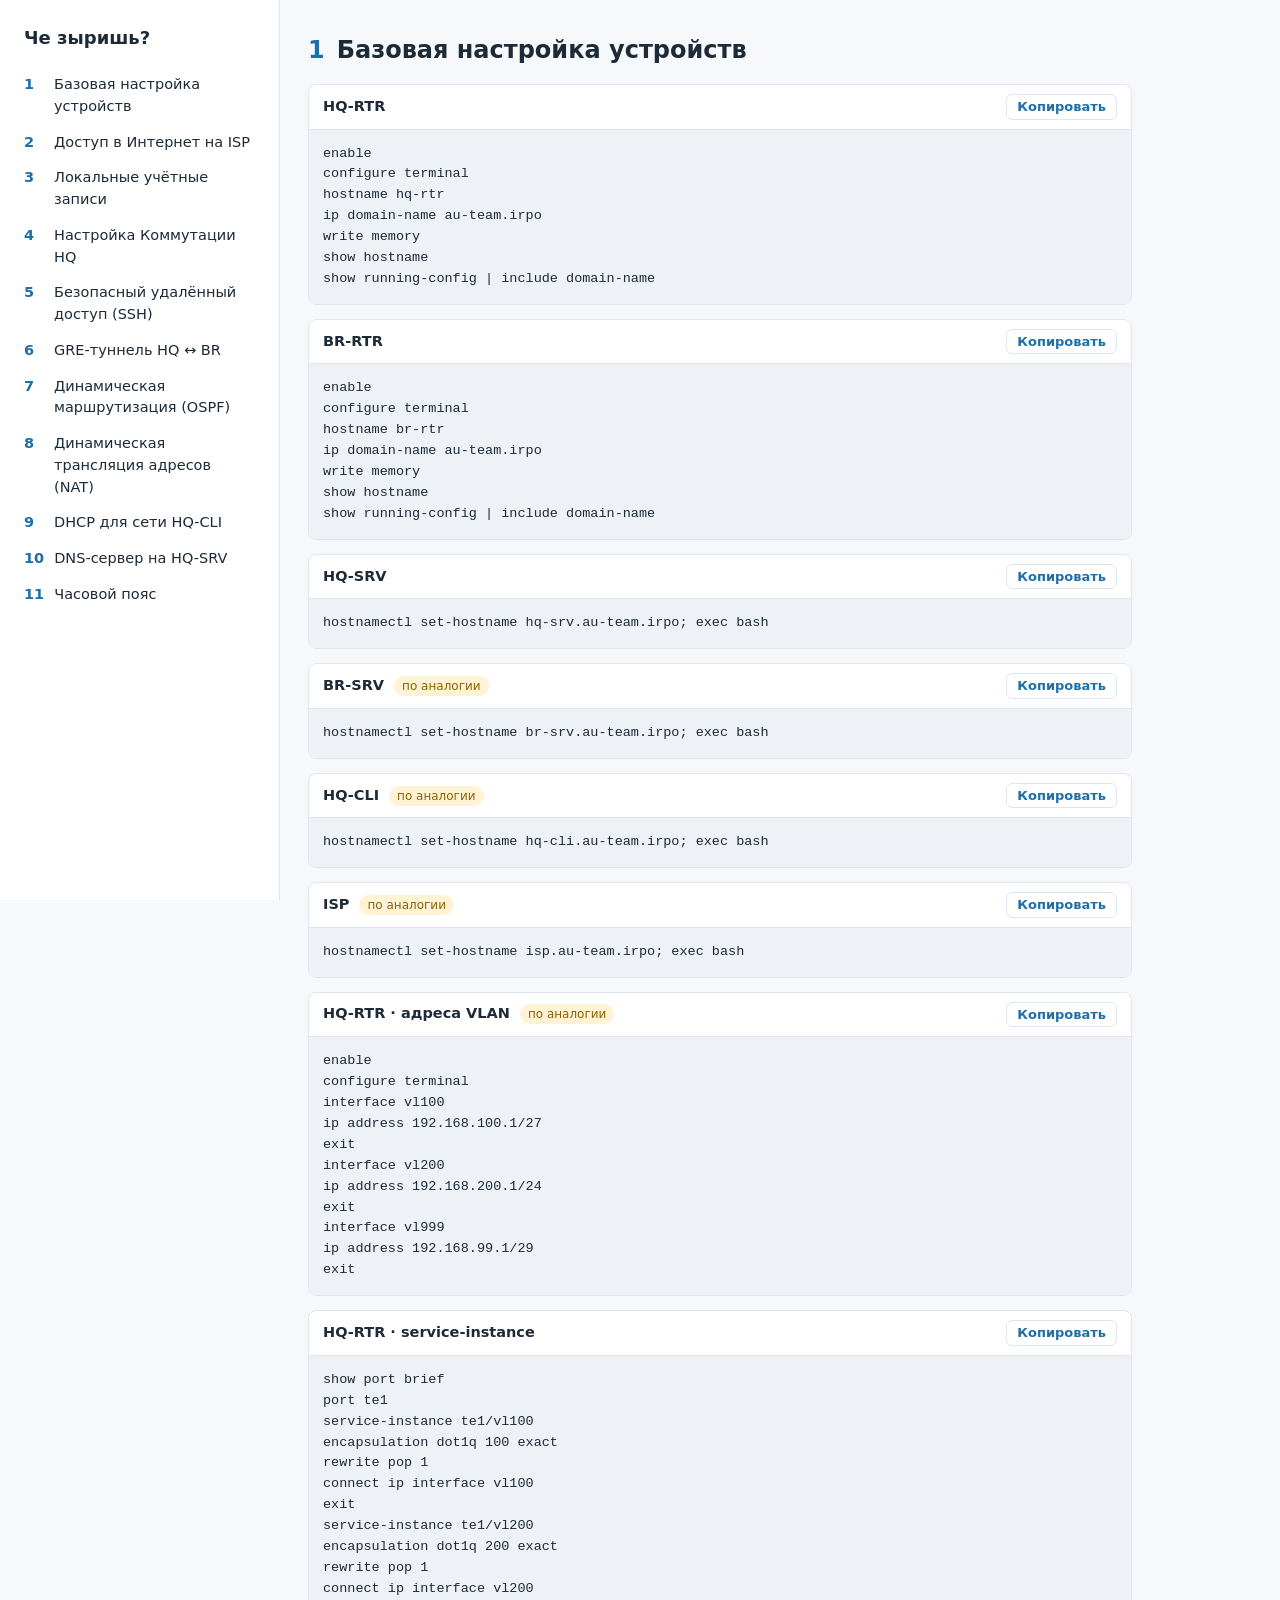
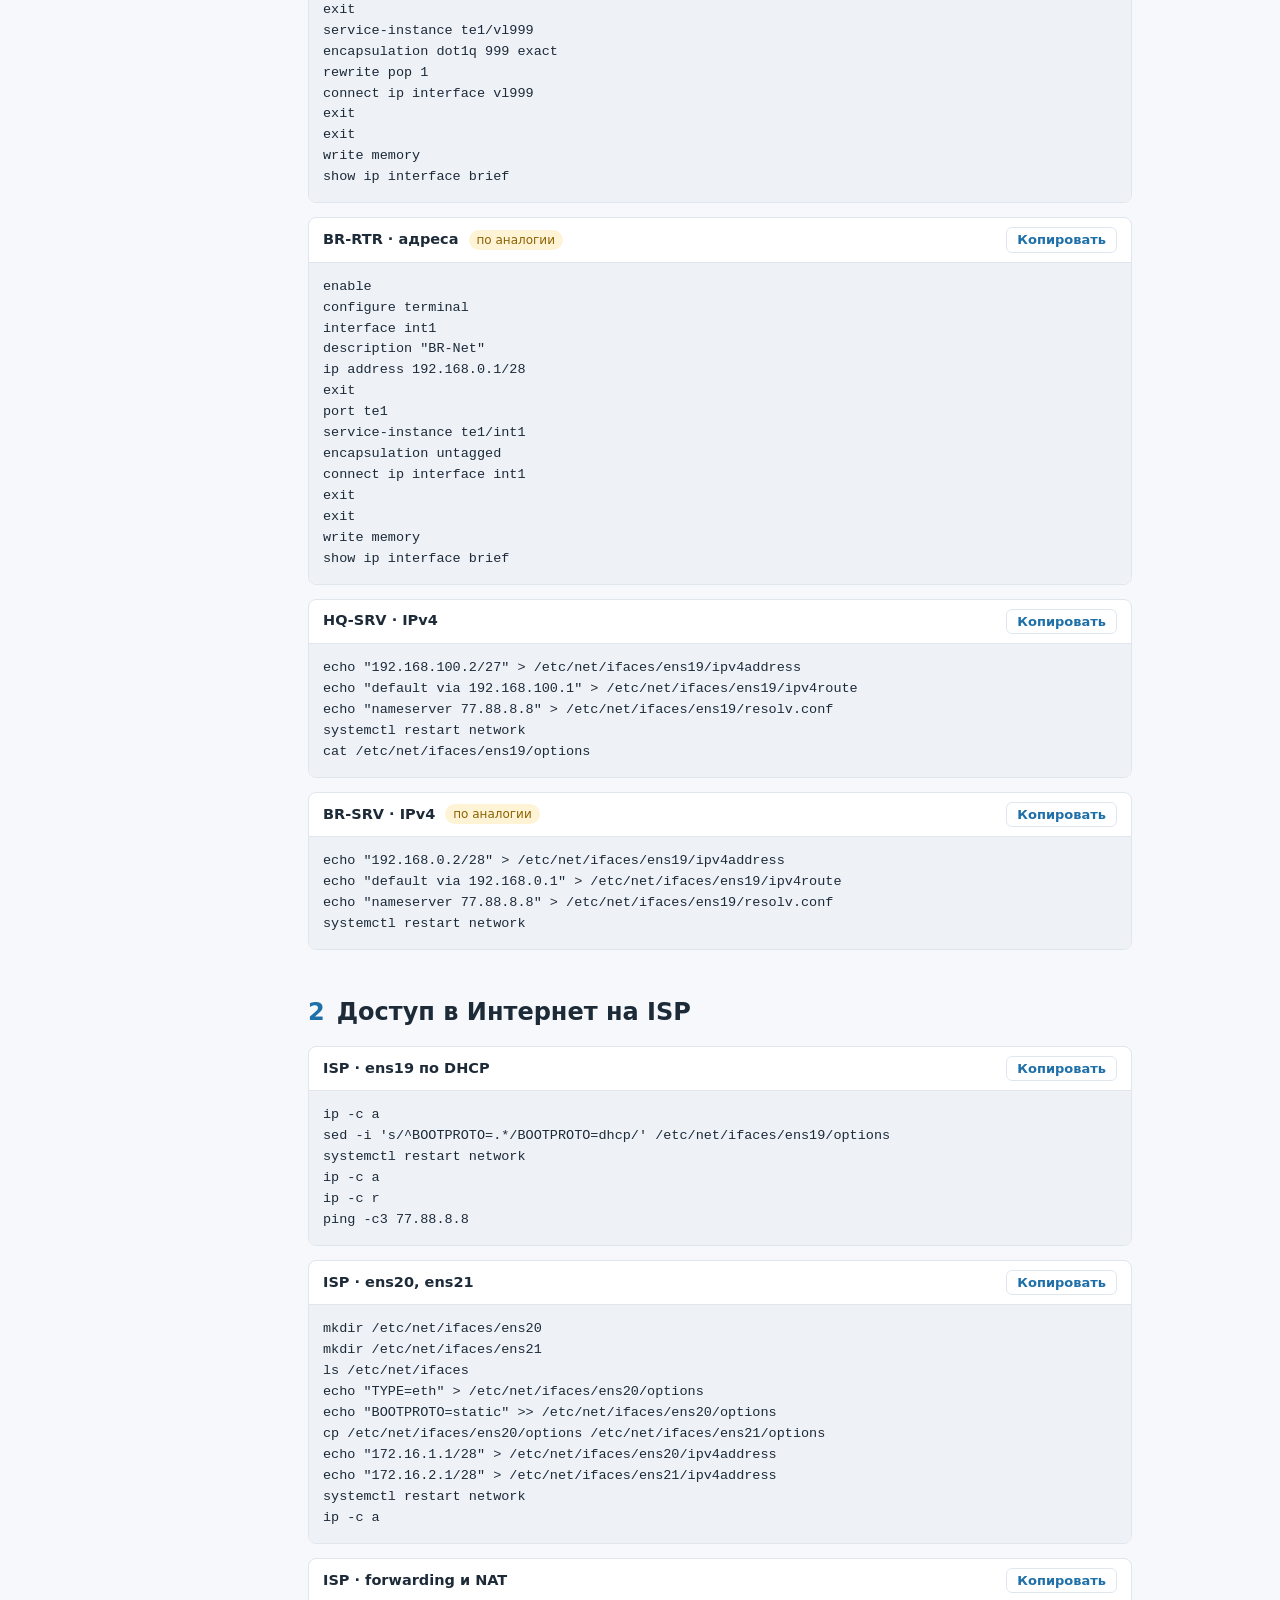
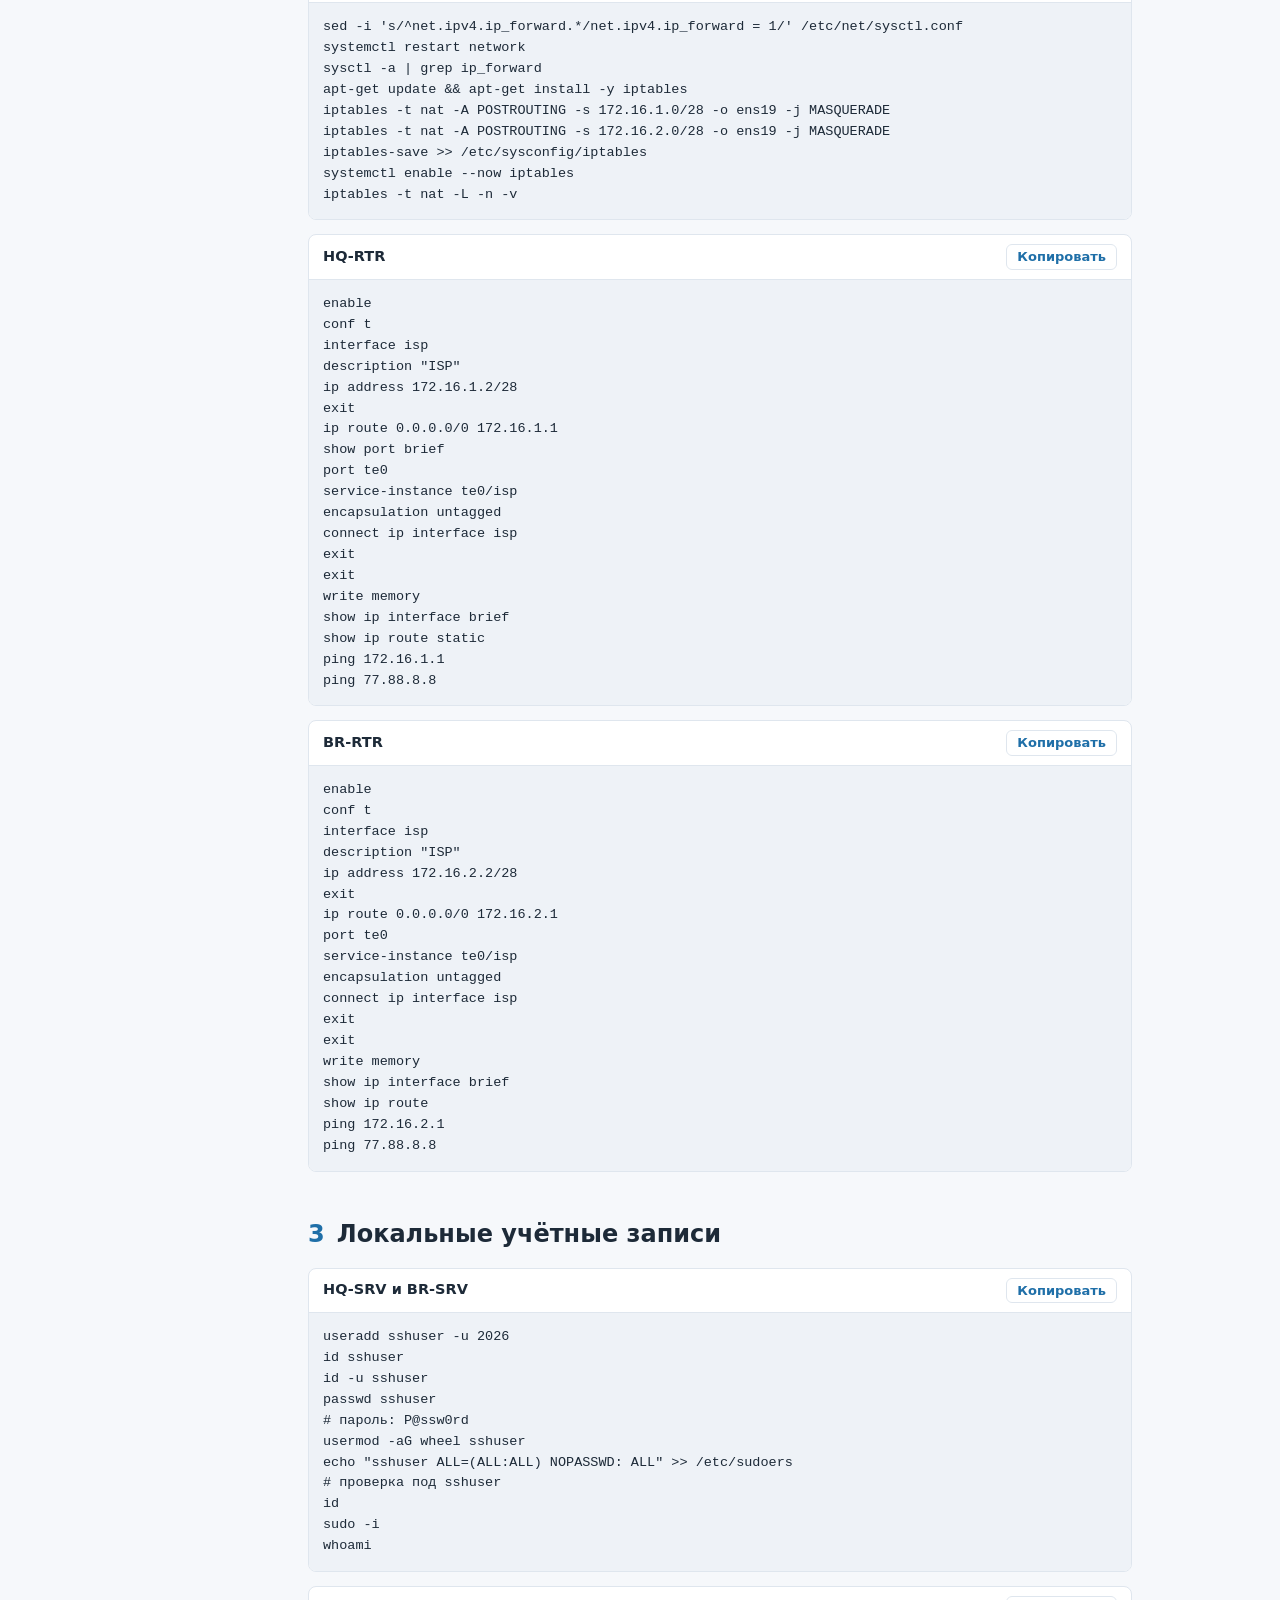
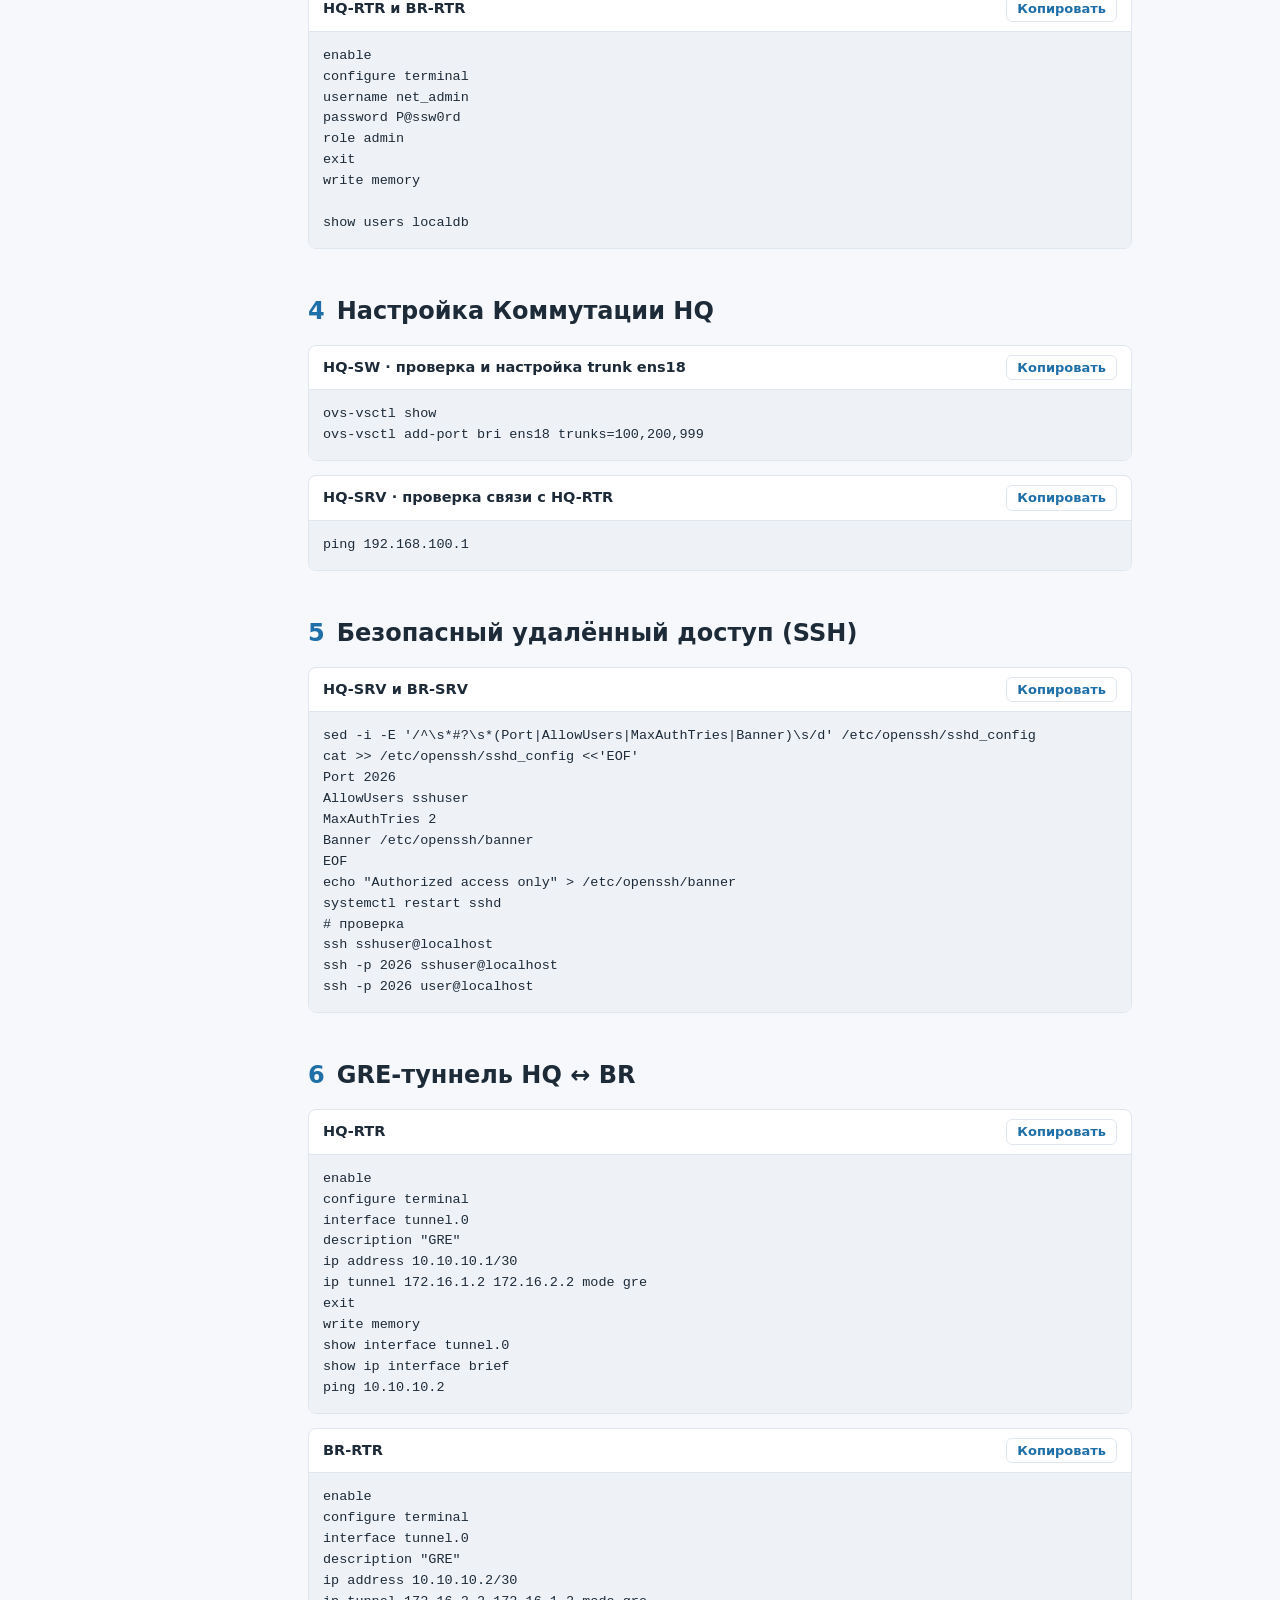
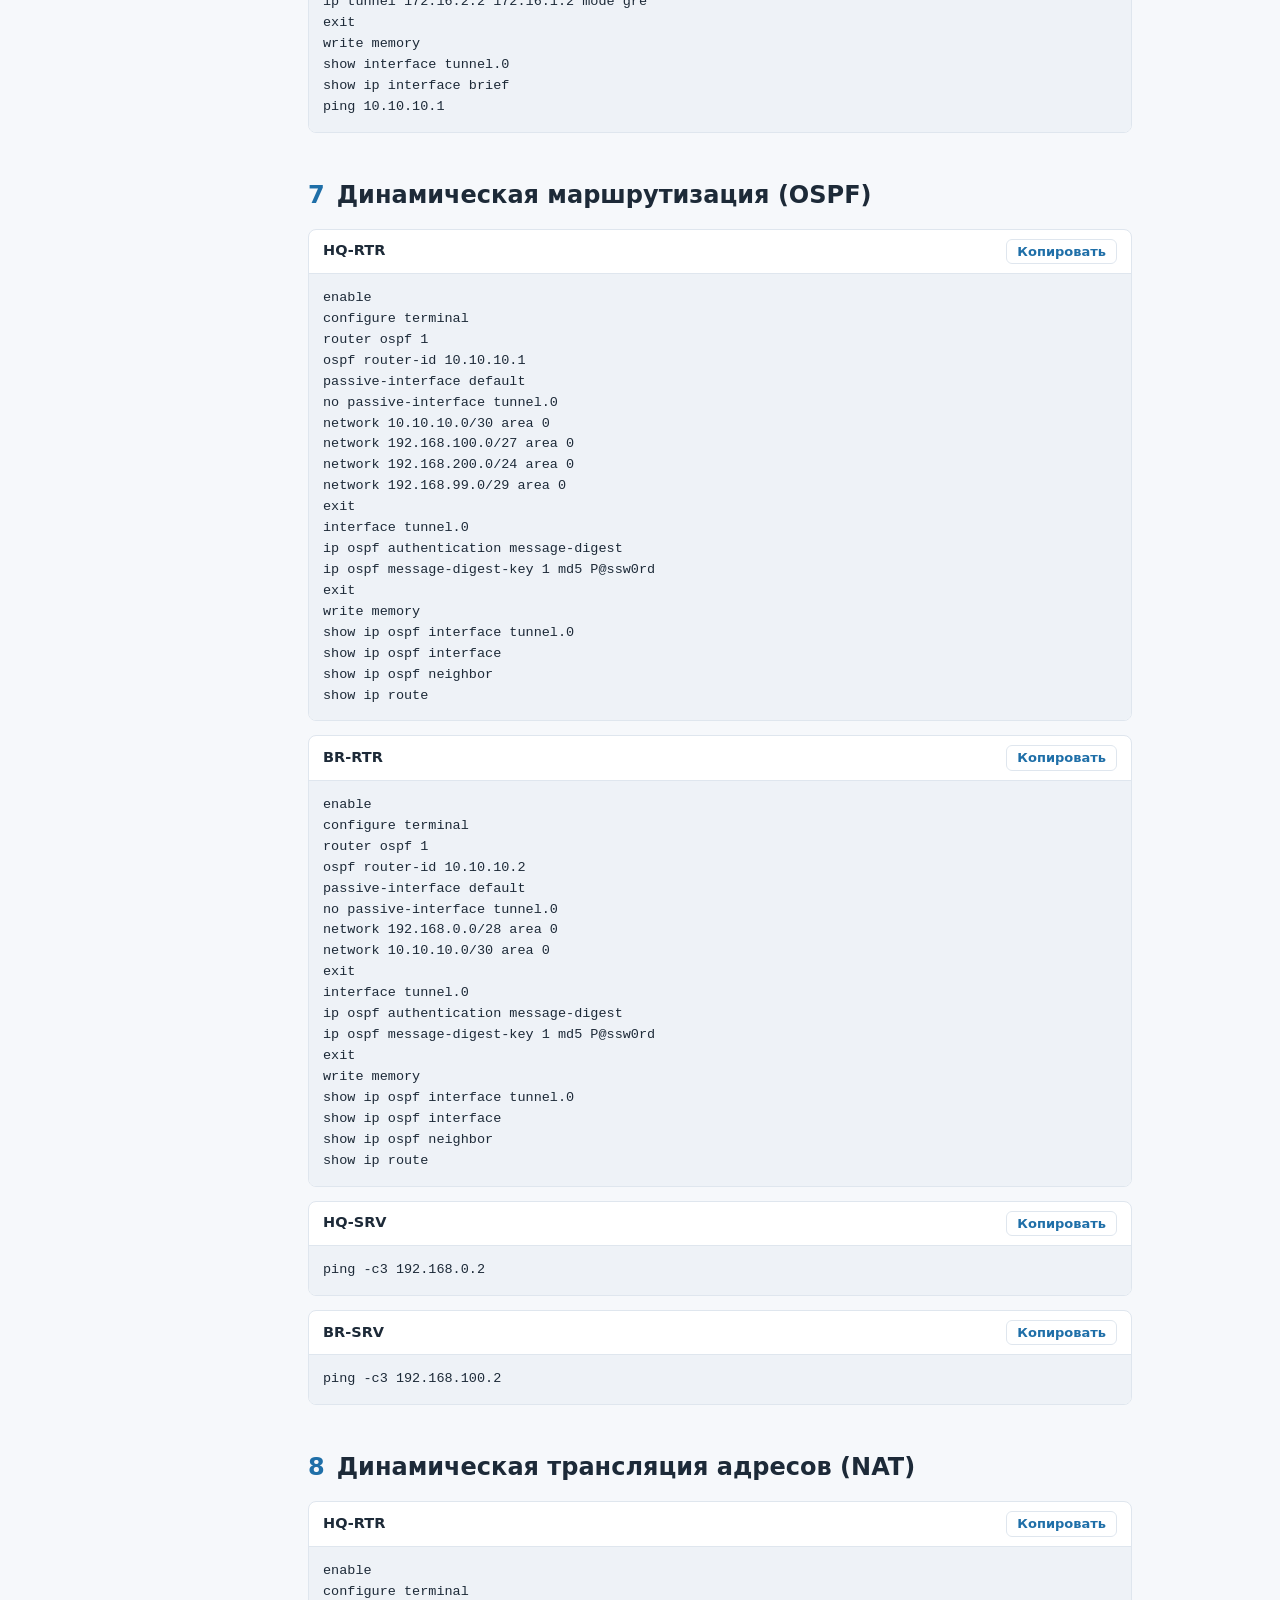
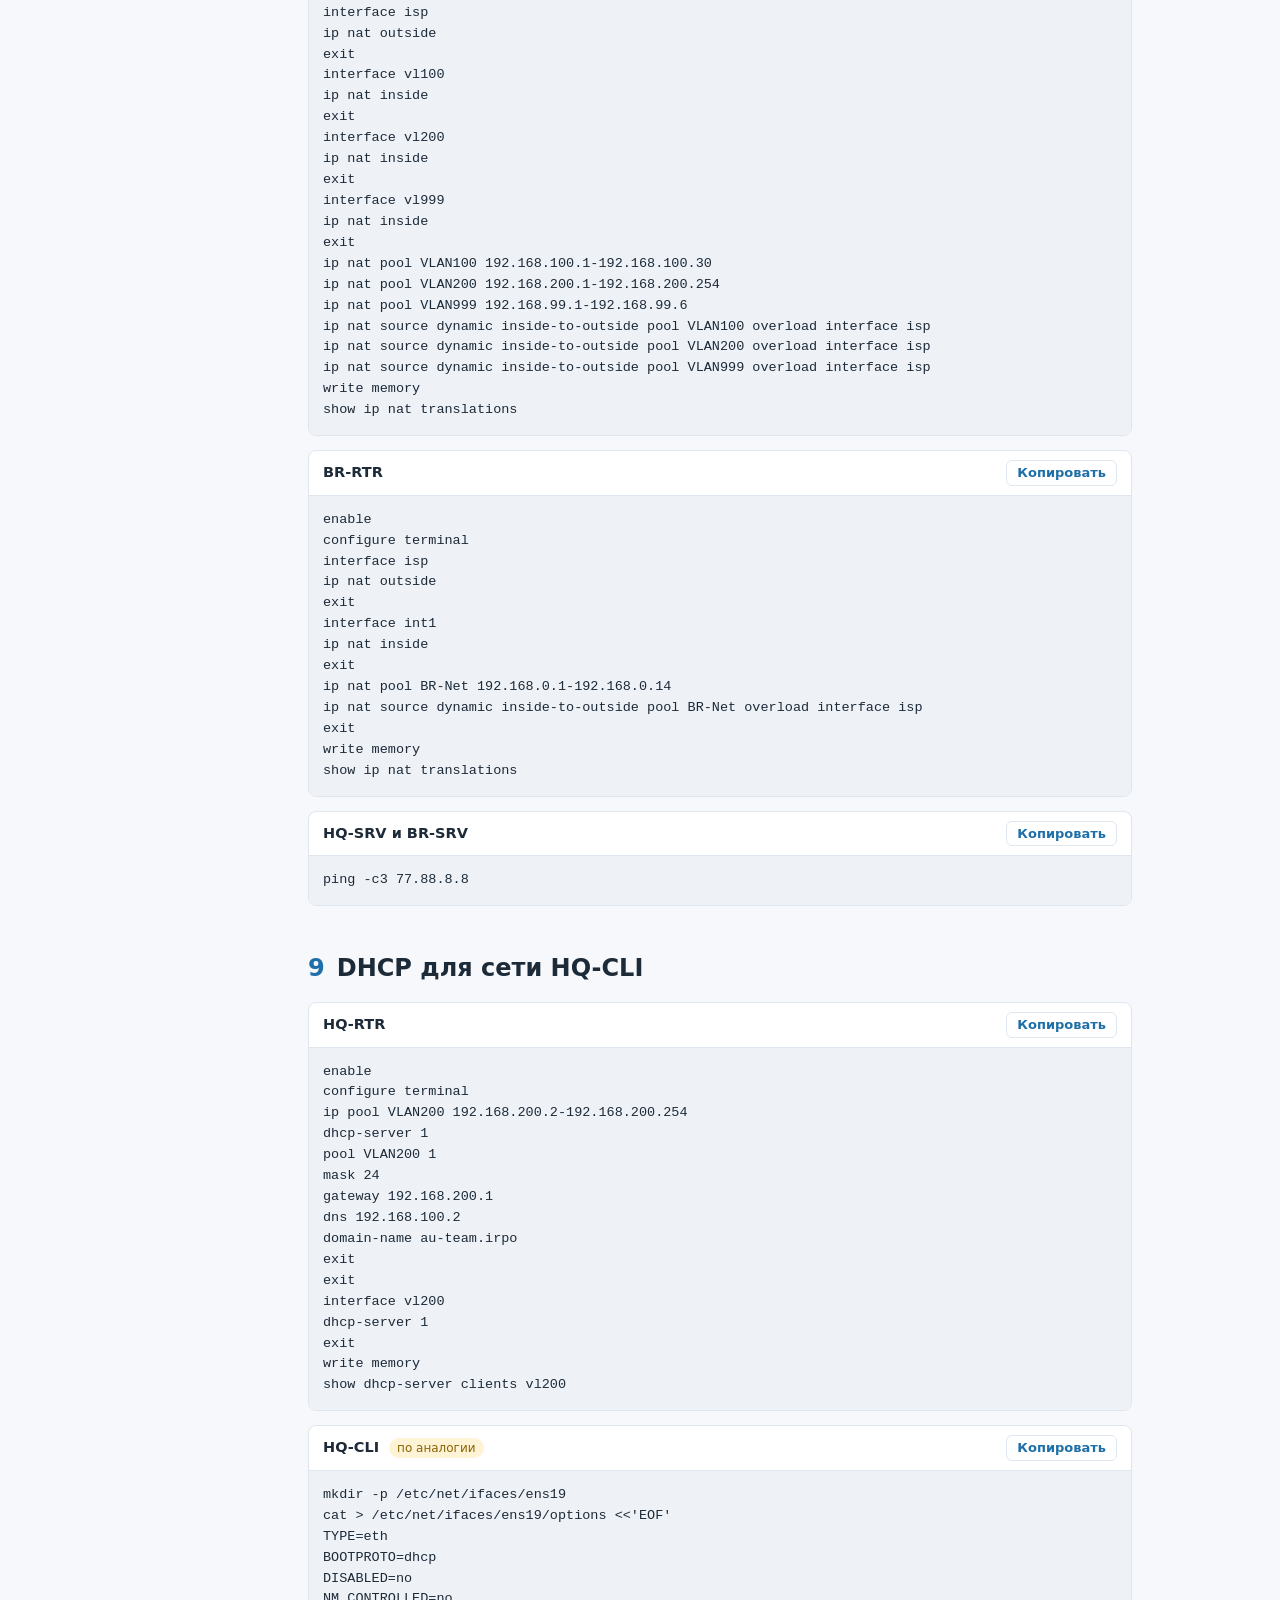
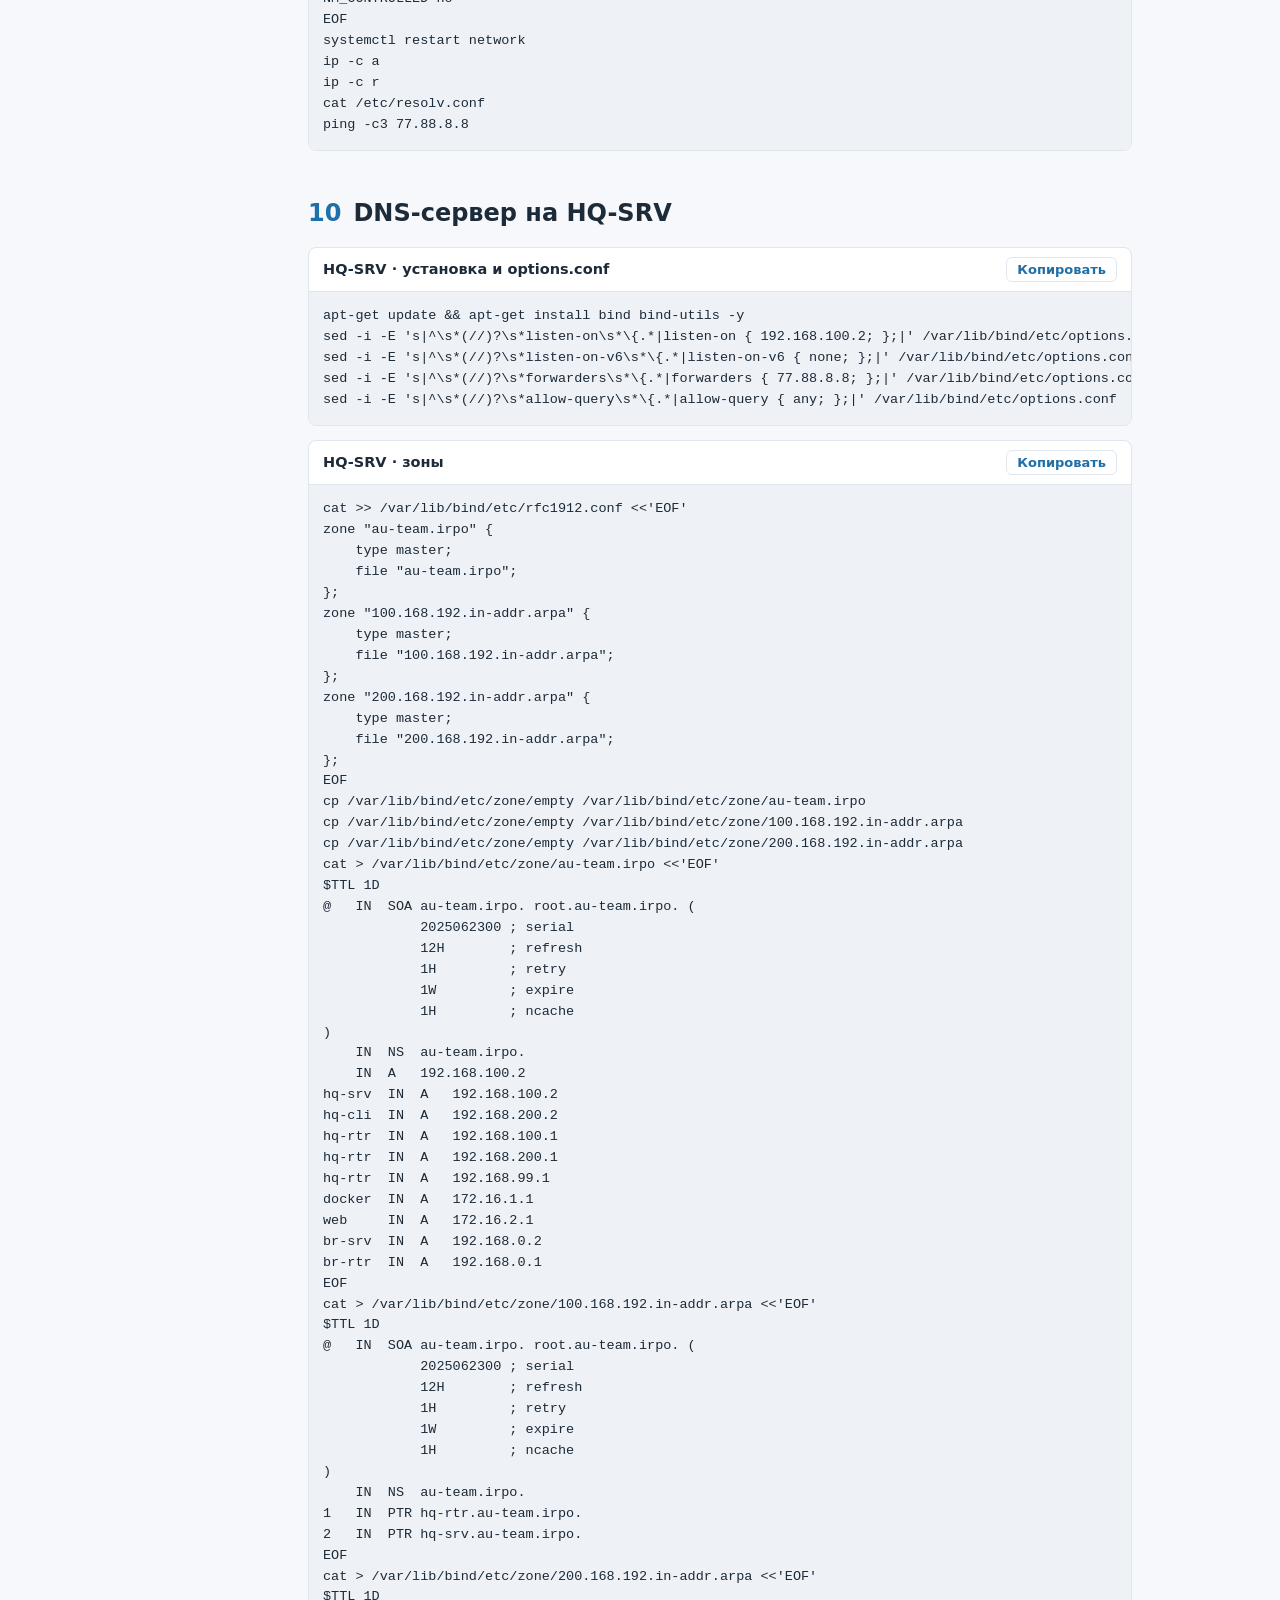
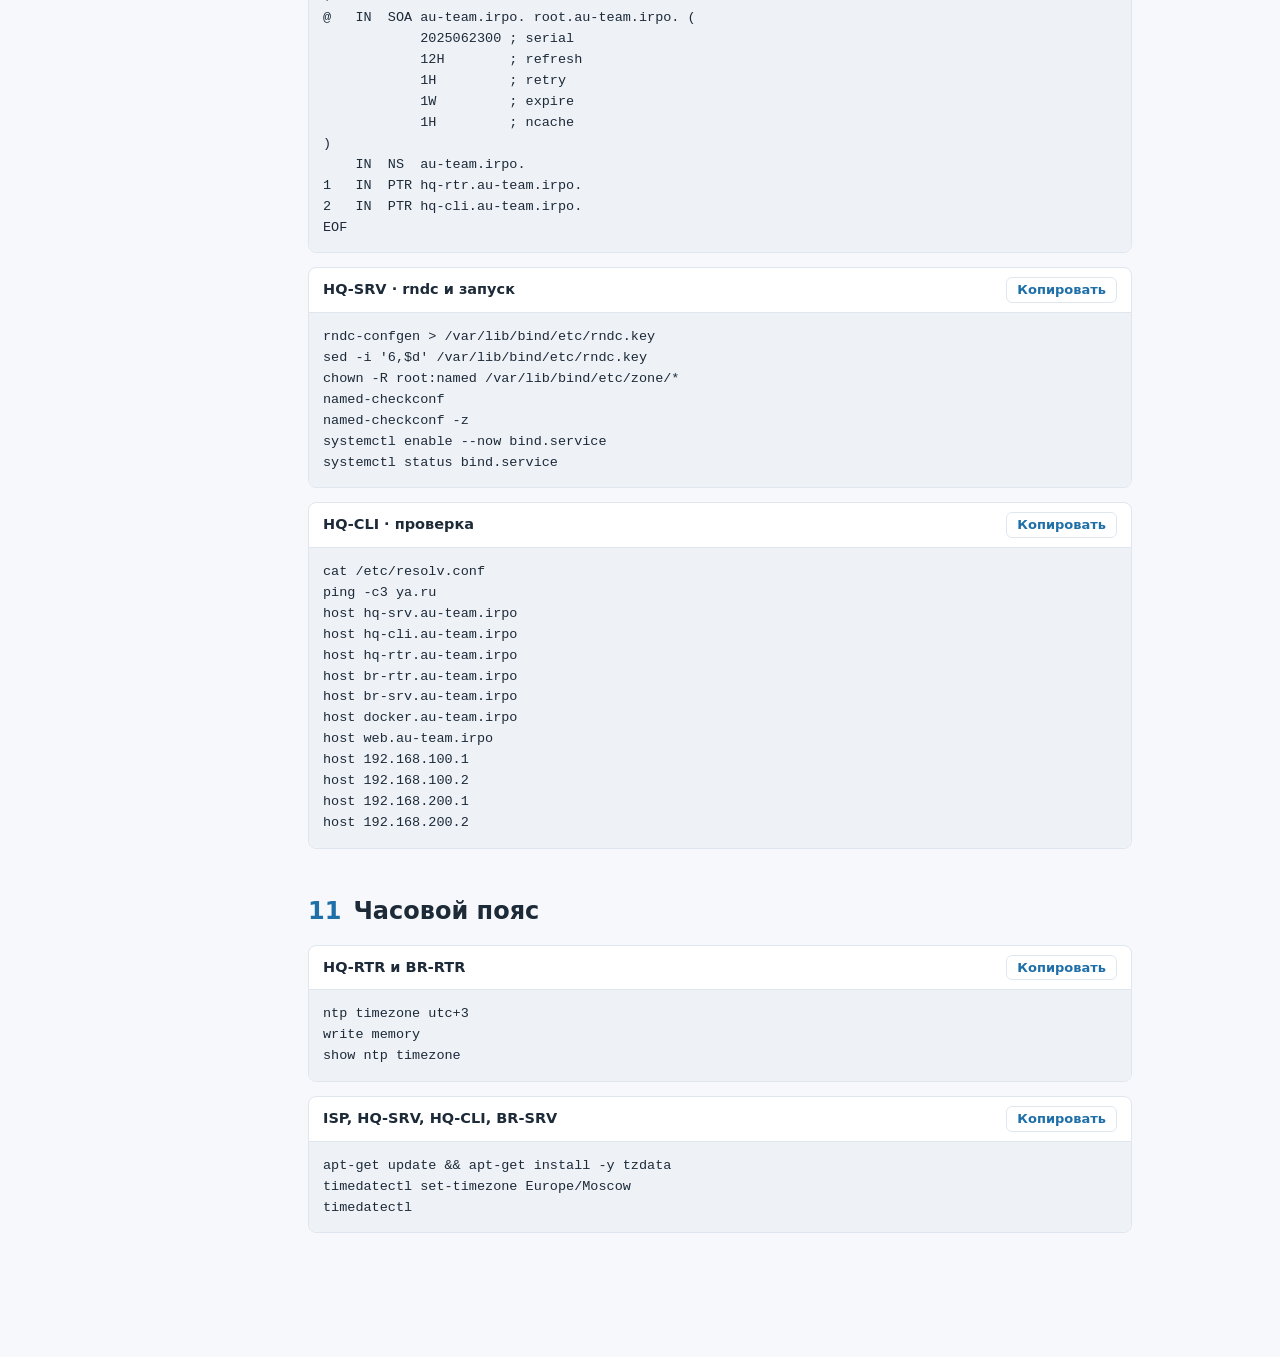
==== index.html @ 82a1720a "Update index.html 4 задание" ====
<!doctype html><html lang="ru"><head><meta charset="utf-8"><meta name="viewport" content="width=device-width,initial-scale=1"><title>nnp26 — lol</title><style>
:root{--bg:#f6f8fb;--ink:#1d2a38;--mut:#6b7b8c;--acc:#1f6fa8;--line:#dfe6ee;--code:#eef2f7}
*{box-sizing:border-box}body{margin:0;font:16px/1.5 "Segoe UI",system-ui,sans-serif;color:var(--ink);background:var(--bg);display:flex}
nav{position:sticky;top:0;height:100vh;width:280px;flex:none;overflow:auto;padding:24px 16px;border-right:1px solid var(--line);background:#fff}
nav h1{font-size:18px;margin:0 8px 16px}nav a{display:flex;gap:10px;padding:7px 8px;color:var(--ink);text-decoration:none;border-radius:6px;font-size:14.5px}
nav a:hover,nav a:focus-visible{background:var(--code);outline:0}nav b{color:var(--acc);min-width:20px}
main{flex:1;min-width:0;max-width:880px;padding:32px 28px 80px}section{margin-bottom:44px}
h2{font-size:24px;margin:0 0 16px;display:flex;gap:12px;align-items:baseline}h2 span{color:var(--acc);font-weight:700}
.blk{background:#fff;border:1px solid var(--line);border-radius:8px;margin-bottom:14px;overflow:hidden}
h3{margin:0;padding:9px 14px;font-size:14.5px;font-weight:600;border-bottom:1px solid var(--line);display:flex;gap:10px;align-items:center}
h3 em{font-style:normal;font-weight:400;font-size:12px;color:#8a6200;background:#fff3d6;padding:1px 8px;border-radius:10px}
h3 button{margin-left:auto;font:inherit;font-size:13px;color:var(--acc);background:none;border:1px solid var(--line);border-radius:6px;padding:2px 10px;cursor:pointer}
h3 button:hover,h3 button:focus-visible{background:var(--code)}
pre{margin:0;padding:14px;background:var(--code);overflow-x:auto;font:13.5px/1.55 ui-monospace,Consolas,monospace}
@media(max-width:760px){body{display:block}nav{position:static;height:auto;width:auto;display:flex;flex-wrap:wrap;gap:4px;border:0;border-bottom:1px solid var(--line)}nav h1{width:100%}main{padding:20px 14px}}
</style></head><body><nav><h1>Че зыришь?</h1><a href="#t1"><b>1</b>Базовая настройка устройств</a><a href="#t2"><b>2</b>Доступ в Интернет на ISP</a><a href="#t3"><b>3</b>Локальные учётные записи</a><a href="#t4"><b>4</b>Настройка Коммутации HQ</a><a href="#t5"><b>5</b>Безопасный удалённый доступ (SSH)</a><a href="#t6"><b>6</b>GRE-туннель HQ ↔ BR</a><a href="#t7"><b>7</b>Динамическая маршрутизация (OSPF)</a><a href="#t8"><b>8</b>Динамическая трансляция адресов (NAT)</a><a href="#t9"><b>9</b>DHCP для сети HQ-CLI</a><a href="#t10"><b>10</b>DNS-сервер на HQ-SRV</a><a href="#t11"><b>11</b>Часовой пояс</a></nav><main><section id="t1"><h2><span>1</span>Базовая настройка устройств</h2><div class="blk"><h3>HQ-RTR<button>Копировать</button></h3><pre>enable
configure terminal
hostname hq-rtr
ip domain-name au-team.irpo
write memory
show hostname
show running-config | include domain-name</pre></div><div class="blk"><h3>BR-RTR<button>Копировать</button></h3><pre>enable
configure terminal
hostname br-rtr
ip domain-name au-team.irpo
write memory
show hostname
show running-config | include domain-name</pre></div><div class="blk"><h3>HQ-SRV<button>Копировать</button></h3><pre>hostnamectl set-hostname hq-srv.au-team.irpo; exec bash</pre></div><div class="blk"><h3>BR-SRV<em>по аналогии</em><button>Копировать</button></h3><pre>hostnamectl set-hostname br-srv.au-team.irpo; exec bash</pre></div><div class="blk"><h3>HQ-CLI<em>по аналогии</em><button>Копировать</button></h3><pre>hostnamectl set-hostname hq-cli.au-team.irpo; exec bash</pre></div><div class="blk"><h3>ISP<em>по аналогии</em><button>Копировать</button></h3><pre>hostnamectl set-hostname isp.au-team.irpo; exec bash</pre></div><div class="blk"><h3>HQ-RTR · адреса VLAN<em>по аналогии</em><button>Копировать</button></h3><pre>enable
configure terminal
interface vl100
ip address 192.168.100.1/27
exit
interface vl200
ip address 192.168.200.1/24
exit
interface vl999
ip address 192.168.99.1/29
exit</pre></div><div class="blk"><h3>HQ-RTR · service-instance<button>Копировать</button></h3><pre>show port brief
port te1
service-instance te1/vl100
encapsulation dot1q 100 exact
rewrite pop 1
connect ip interface vl100
exit
service-instance te1/vl200
encapsulation dot1q 200 exact
rewrite pop 1
connect ip interface vl200
exit
service-instance te1/vl999
encapsulation dot1q 999 exact
rewrite pop 1
connect ip interface vl999
exit
exit
write memory
show ip interface brief</pre></div><div class="blk"><h3>BR-RTR · адреса<em>по аналогии</em><button>Копировать</button></h3><pre>enable
configure terminal
interface int1
description "BR-Net"
ip address 192.168.0.1/28
exit
port te1
service-instance te1/int1
encapsulation untagged
connect ip interface int1
exit
exit
write memory
show ip interface brief</pre></div><div class="blk"><h3>HQ-SRV · IPv4<button>Копировать</button></h3><pre>echo &quot;192.168.100.2/27&quot; &gt; /etc/net/ifaces/ens19/ipv4address
echo &quot;default via 192.168.100.1&quot; &gt; /etc/net/ifaces/ens19/ipv4route
echo &quot;nameserver 77.88.8.8&quot; &gt; /etc/net/ifaces/ens19/resolv.conf
systemctl restart network
cat /etc/net/ifaces/ens19/options</pre></div><div class="blk"><h3>BR-SRV · IPv4<em>по аналогии</em><button>Копировать</button></h3><pre>echo &quot;192.168.0.2/28&quot; &gt; /etc/net/ifaces/ens19/ipv4address
echo &quot;default via 192.168.0.1&quot; &gt; /etc/net/ifaces/ens19/ipv4route
echo &quot;nameserver 77.88.8.8&quot; &gt; /etc/net/ifaces/ens19/resolv.conf
systemctl restart network</pre></div></section><section id="t2"><h2><span>2</span>Доступ в Интернет на ISP</h2><div class="blk"><h3>ISP · ens19 по DHCP<button>Копировать</button></h3><pre>ip -c a
sed -i &#x27;s/^BOOTPROTO=.*/BOOTPROTO=dhcp/&#x27; /etc/net/ifaces/ens19/options
systemctl restart network
ip -c a
ip -c r
ping -c3 77.88.8.8</pre></div><div class="blk"><h3>ISP · ens20, ens21<button>Копировать</button></h3><pre>mkdir /etc/net/ifaces/ens20
mkdir /etc/net/ifaces/ens21
ls /etc/net/ifaces
echo &quot;TYPE=eth&quot; &gt; /etc/net/ifaces/ens20/options
echo &quot;BOOTPROTO=static&quot; &gt;&gt; /etc/net/ifaces/ens20/options
cp /etc/net/ifaces/ens20/options /etc/net/ifaces/ens21/options
echo &quot;172.16.1.1/28&quot; &gt; /etc/net/ifaces/ens20/ipv4address
echo &quot;172.16.2.1/28&quot; &gt; /etc/net/ifaces/ens21/ipv4address
systemctl restart network
ip -c a</pre></div><div class="blk"><h3>ISP · forwarding и NAT<button>Копировать</button></h3><pre>sed -i &#x27;s/^net.ipv4.ip_forward.*/net.ipv4.ip_forward = 1/&#x27; /etc/net/sysctl.conf
systemctl restart network
sysctl -a | grep ip_forward
apt-get update &amp;&amp; apt-get install -y iptables
iptables -t nat -A POSTROUTING -s 172.16.1.0/28 -o ens19 -j MASQUERADE
iptables -t nat -A POSTROUTING -s 172.16.2.0/28 -o ens19 -j MASQUERADE
iptables-save &gt;&gt; /etc/sysconfig/iptables
systemctl enable --now iptables
iptables -t nat -L -n -v</pre></div><div class="blk"><h3>HQ-RTR<button>Копировать</button></h3><pre>enable
conf t
interface isp
description &quot;ISP&quot;
ip address 172.16.1.2/28
exit
ip route 0.0.0.0/0 172.16.1.1
show port brief
port te0
service-instance te0/isp
encapsulation untagged
connect ip interface isp
exit
exit
write memory
show ip interface brief
show ip route static
ping 172.16.1.1
ping 77.88.8.8</pre></div><div class="blk"><h3>BR-RTR<button>Копировать</button></h3><pre>enable
conf t
interface isp
description &quot;ISP&quot;
ip address 172.16.2.2/28
exit
ip route 0.0.0.0/0 172.16.2.1
port te0
service-instance te0/isp
encapsulation untagged
connect ip interface isp
exit
exit
write memory
show ip interface brief
show ip route
ping 172.16.2.1
ping 77.88.8.8</pre></div></section><section id="t3"><h2><span>3</span>Локальные учётные записи</h2><div class="blk"><h3>HQ-SRV и BR-SRV<button>Копировать</button></h3><pre>useradd sshuser -u 2026
id sshuser
id -u sshuser
passwd sshuser
# пароль: P@ssw0rd
usermod -aG wheel sshuser
echo &quot;sshuser ALL=(ALL:ALL) NOPASSWD: ALL&quot; &gt;&gt; /etc/sudoers
# проверка под sshuser
id
sudo -i
whoami</pre></div><div class="blk"><h3>HQ-RTR и BR-RTR<button>Копировать</button></h3><pre>enable
configure terminal
username net_admin
password P@ssw0rd
role admin
exit
write memory

show users localdb</pre></div></section><section id="t4"><h2><span>4</span>Настройка Коммутации HQ</h2><div class="blk"><h3>HQ-SW · проверка и настройка trunk ens18<button>Копировать</button></h3><pre>ovs-vsctl show
ovs-vsctl add-port bri ens18 trunks=100,200,999</pre></div><div class="blk"><h3>HQ-SRV · проверка связи с HQ-RTR<button>Копировать</button></h3><pre>ping 192.168.100.1</pre></div></section><section id="t5"><h2><span>5</span>Безопасный удалённый доступ (SSH)</h2><div class="blk"><h3>HQ-SRV и BR-SRV<button>Копировать</button></h3><pre>sed -i -E &#x27;/^\s*#?\s*(Port|AllowUsers|MaxAuthTries|Banner)\s/d&#x27; /etc/openssh/sshd_config
cat &gt;&gt; /etc/openssh/sshd_config &lt;&lt;&#x27;EOF&#x27;
Port 2026
AllowUsers sshuser
MaxAuthTries 2
Banner /etc/openssh/banner
EOF
echo &quot;Authorized access only&quot; &gt; /etc/openssh/banner
systemctl restart sshd
# проверка
ssh sshuser@localhost
ssh -p 2026 sshuser@localhost
ssh -p 2026 user@localhost</pre></div></section><section id="t6"><h2><span>6</span>GRE-туннель HQ ↔ BR</h2><div class="blk"><h3>HQ-RTR<button>Копировать</button></h3><pre>enable
configure terminal
interface tunnel.0
description &quot;GRE&quot;
ip address 10.10.10.1/30
ip tunnel 172.16.1.2 172.16.2.2 mode gre
exit
write memory
show interface tunnel.0
show ip interface brief
ping 10.10.10.2</pre></div><div class="blk"><h3>BR-RTR<button>Копировать</button></h3><pre>enable
configure terminal
interface tunnel.0
description &quot;GRE&quot;
ip address 10.10.10.2/30
ip tunnel 172.16.2.2 172.16.1.2 mode gre
exit
write memory
show interface tunnel.0
show ip interface brief
ping 10.10.10.1</pre></div></section><section id="t7"><h2><span>7</span>Динамическая маршрутизация (OSPF)</h2><div class="blk"><h3>HQ-RTR<button>Копировать</button></h3><pre>enable
configure terminal
router ospf 1
ospf router-id 10.10.10.1
passive-interface default
no passive-interface tunnel.0
network 10.10.10.0/30 area 0
network 192.168.100.0/27 area 0
network 192.168.200.0/24 area 0
network 192.168.99.0/29 area 0
exit
interface tunnel.0
ip ospf authentication message-digest
ip ospf message-digest-key 1 md5 P@ssw0rd
exit
write memory
show ip ospf interface tunnel.0
show ip ospf interface
show ip ospf neighbor
show ip route</pre></div><div class="blk"><h3>BR-RTR<button>Копировать</button></h3><pre>enable
configure terminal
router ospf 1
ospf router-id 10.10.10.2
passive-interface default
no passive-interface tunnel.0
network 192.168.0.0/28 area 0
network 10.10.10.0/30 area 0
exit
interface tunnel.0
ip ospf authentication message-digest
ip ospf message-digest-key 1 md5 P@ssw0rd
exit
write memory
show ip ospf interface tunnel.0
show ip ospf interface
show ip ospf neighbor
show ip route</pre></div><div class="blk"><h3>HQ-SRV<button>Копировать</button></h3><pre>ping -c3 192.168.0.2</pre></div><div class="blk"><h3>BR-SRV<button>Копировать</button></h3><pre>ping -c3 192.168.100.2</pre></div></section><section id="t8"><h2><span>8</span>Динамическая трансляция адресов (NAT)</h2><div class="blk"><h3>HQ-RTR<button>Копировать</button></h3><pre>enable
configure terminal
interface isp
ip nat outside
exit
interface vl100
ip nat inside
exit
interface vl200
ip nat inside
exit
interface vl999
ip nat inside
exit
ip nat pool VLAN100 192.168.100.1-192.168.100.30
ip nat pool VLAN200 192.168.200.1-192.168.200.254
ip nat pool VLAN999 192.168.99.1-192.168.99.6
ip nat source dynamic inside-to-outside pool VLAN100 overload interface isp
ip nat source dynamic inside-to-outside pool VLAN200 overload interface isp
ip nat source dynamic inside-to-outside pool VLAN999 overload interface isp
write memory
show ip nat translations</pre></div><div class="blk"><h3>BR-RTR<button>Копировать</button></h3><pre>enable
configure terminal
interface isp
ip nat outside
exit
interface int1
ip nat inside
exit
ip nat pool BR-Net 192.168.0.1-192.168.0.14
ip nat source dynamic inside-to-outside pool BR-Net overload interface isp
exit
write memory
show ip nat translations</pre></div><div class="blk"><h3>HQ-SRV и BR-SRV<button>Копировать</button></h3><pre>ping -c3 77.88.8.8</pre></div></section><section id="t9"><h2><span>9</span>DHCP для сети HQ-CLI</h2><div class="blk"><h3>HQ-RTR<button>Копировать</button></h3><pre>enable
configure terminal
ip pool VLAN200 192.168.200.2-192.168.200.254
dhcp-server 1
pool VLAN200 1
mask 24
gateway 192.168.200.1
dns 192.168.100.2
domain-name au-team.irpo
exit
exit
interface vl200
dhcp-server 1
exit
write memory
show dhcp-server clients vl200</pre></div><div class="blk"><h3>HQ-CLI<em>по аналогии</em><button>Копировать</button></h3><pre>mkdir -p /etc/net/ifaces/ens19
cat &gt; /etc/net/ifaces/ens19/options &lt;&lt;&#x27;EOF&#x27;
TYPE=eth
BOOTPROTO=dhcp
DISABLED=no
NM_CONTROLLED=no
EOF
systemctl restart network
ip -c a
ip -c r
cat /etc/resolv.conf
ping -c3 77.88.8.8</pre></div></section><section id="t10"><h2><span>10</span>DNS-сервер на HQ-SRV</h2><div class="blk"><h3>HQ-SRV · установка и options.conf<button>Копировать</button></h3><pre>apt-get update &amp;&amp; apt-get install bind bind-utils -y
sed -i -E &#x27;s|^\s*(//)?\s*listen-on\s*\{.*|listen-on { 192.168.100.2; };|&#x27; /var/lib/bind/etc/options.conf
sed -i -E &#x27;s|^\s*(//)?\s*listen-on-v6\s*\{.*|listen-on-v6 { none; };|&#x27; /var/lib/bind/etc/options.conf
sed -i -E &#x27;s|^\s*(//)?\s*forwarders\s*\{.*|forwarders { 77.88.8.8; };|&#x27; /var/lib/bind/etc/options.conf
sed -i -E &#x27;s|^\s*(//)?\s*allow-query\s*\{.*|allow-query { any; };|&#x27; /var/lib/bind/etc/options.conf</pre></div><div class="blk"><h3>HQ-SRV · зоны<button>Копировать</button></h3><pre>cat &gt;&gt; /var/lib/bind/etc/rfc1912.conf &lt;&lt;&#x27;EOF&#x27;
zone &quot;au-team.irpo&quot; {
    type master;
    file &quot;au-team.irpo&quot;;
};
zone &quot;100.168.192.in-addr.arpa&quot; {
    type master;
    file &quot;100.168.192.in-addr.arpa&quot;;
};
zone &quot;200.168.192.in-addr.arpa&quot; {
    type master;
    file &quot;200.168.192.in-addr.arpa&quot;;
};
EOF
cp /var/lib/bind/etc/zone/empty /var/lib/bind/etc/zone/au-team.irpo
cp /var/lib/bind/etc/zone/empty /var/lib/bind/etc/zone/100.168.192.in-addr.arpa
cp /var/lib/bind/etc/zone/empty /var/lib/bind/etc/zone/200.168.192.in-addr.arpa
cat &gt; /var/lib/bind/etc/zone/au-team.irpo &lt;&lt;&#x27;EOF&#x27;
$TTL 1D
@   IN  SOA au-team.irpo. root.au-team.irpo. (
            2025062300 ; serial
            12H        ; refresh
            1H         ; retry
            1W         ; expire
            1H         ; ncache
)
    IN  NS  au-team.irpo.
    IN  A   192.168.100.2
hq-srv  IN  A   192.168.100.2
hq-cli  IN  A   192.168.200.2
hq-rtr  IN  A   192.168.100.1
hq-rtr  IN  A   192.168.200.1
hq-rtr  IN  A   192.168.99.1
docker  IN  A   172.16.1.1
web     IN  A   172.16.2.1
br-srv  IN  A   192.168.0.2
br-rtr  IN  A   192.168.0.1
EOF
cat &gt; /var/lib/bind/etc/zone/100.168.192.in-addr.arpa &lt;&lt;&#x27;EOF&#x27;
$TTL 1D
@   IN  SOA au-team.irpo. root.au-team.irpo. (
            2025062300 ; serial
            12H        ; refresh
            1H         ; retry
            1W         ; expire
            1H         ; ncache
)
    IN  NS  au-team.irpo.
1   IN  PTR hq-rtr.au-team.irpo.
2   IN  PTR hq-srv.au-team.irpo.
EOF
cat &gt; /var/lib/bind/etc/zone/200.168.192.in-addr.arpa &lt;&lt;&#x27;EOF&#x27;
$TTL 1D
@   IN  SOA au-team.irpo. root.au-team.irpo. (
            2025062300 ; serial
            12H        ; refresh
            1H         ; retry
            1W         ; expire
            1H         ; ncache
)
    IN  NS  au-team.irpo.
1   IN  PTR hq-rtr.au-team.irpo.
2   IN  PTR hq-cli.au-team.irpo.
EOF</pre></div><div class="blk"><h3>HQ-SRV · rndc и запуск<button>Копировать</button></h3><pre>rndc-confgen &gt; /var/lib/bind/etc/rndc.key
sed -i &#x27;6,$d&#x27; /var/lib/bind/etc/rndc.key
chown -R root:named /var/lib/bind/etc/zone/*
named-checkconf
named-checkconf -z
systemctl enable --now bind.service
systemctl status bind.service</pre></div><div class="blk"><h3>HQ-CLI · проверка<button>Копировать</button></h3><pre>cat /etc/resolv.conf
ping -c3 ya.ru
host hq-srv.au-team.irpo
host hq-cli.au-team.irpo
host hq-rtr.au-team.irpo
host br-rtr.au-team.irpo
host br-srv.au-team.irpo
host docker.au-team.irpo
host web.au-team.irpo
host 192.168.100.1
host 192.168.100.2
host 192.168.200.1
host 192.168.200.2</pre></div></section><section id="t11"><h2><span>11</span>Часовой пояс</h2><div class="blk"><h3>HQ-RTR и BR-RTR<button>Копировать</button></h3><pre>ntp timezone utc+3
write memory
show ntp timezone</pre></div><div class="blk"><h3>ISP, HQ-SRV, HQ-CLI, BR-SRV<button>Копировать</button></h3><pre>apt-get update &amp;&amp; apt-get install -y tzdata
timedatectl set-timezone Europe/Moscow
timedatectl</pre></div></section></main>
<script>document.querySelectorAll('h3 button').forEach(b=>b.onclick=()=>{navigator.clipboard.writeText(b.closest('.blk').querySelector('pre').textContent);b.textContent='Скопировано';setTimeout(()=>b.textContent='Копировать',1500)})</script></body></html>
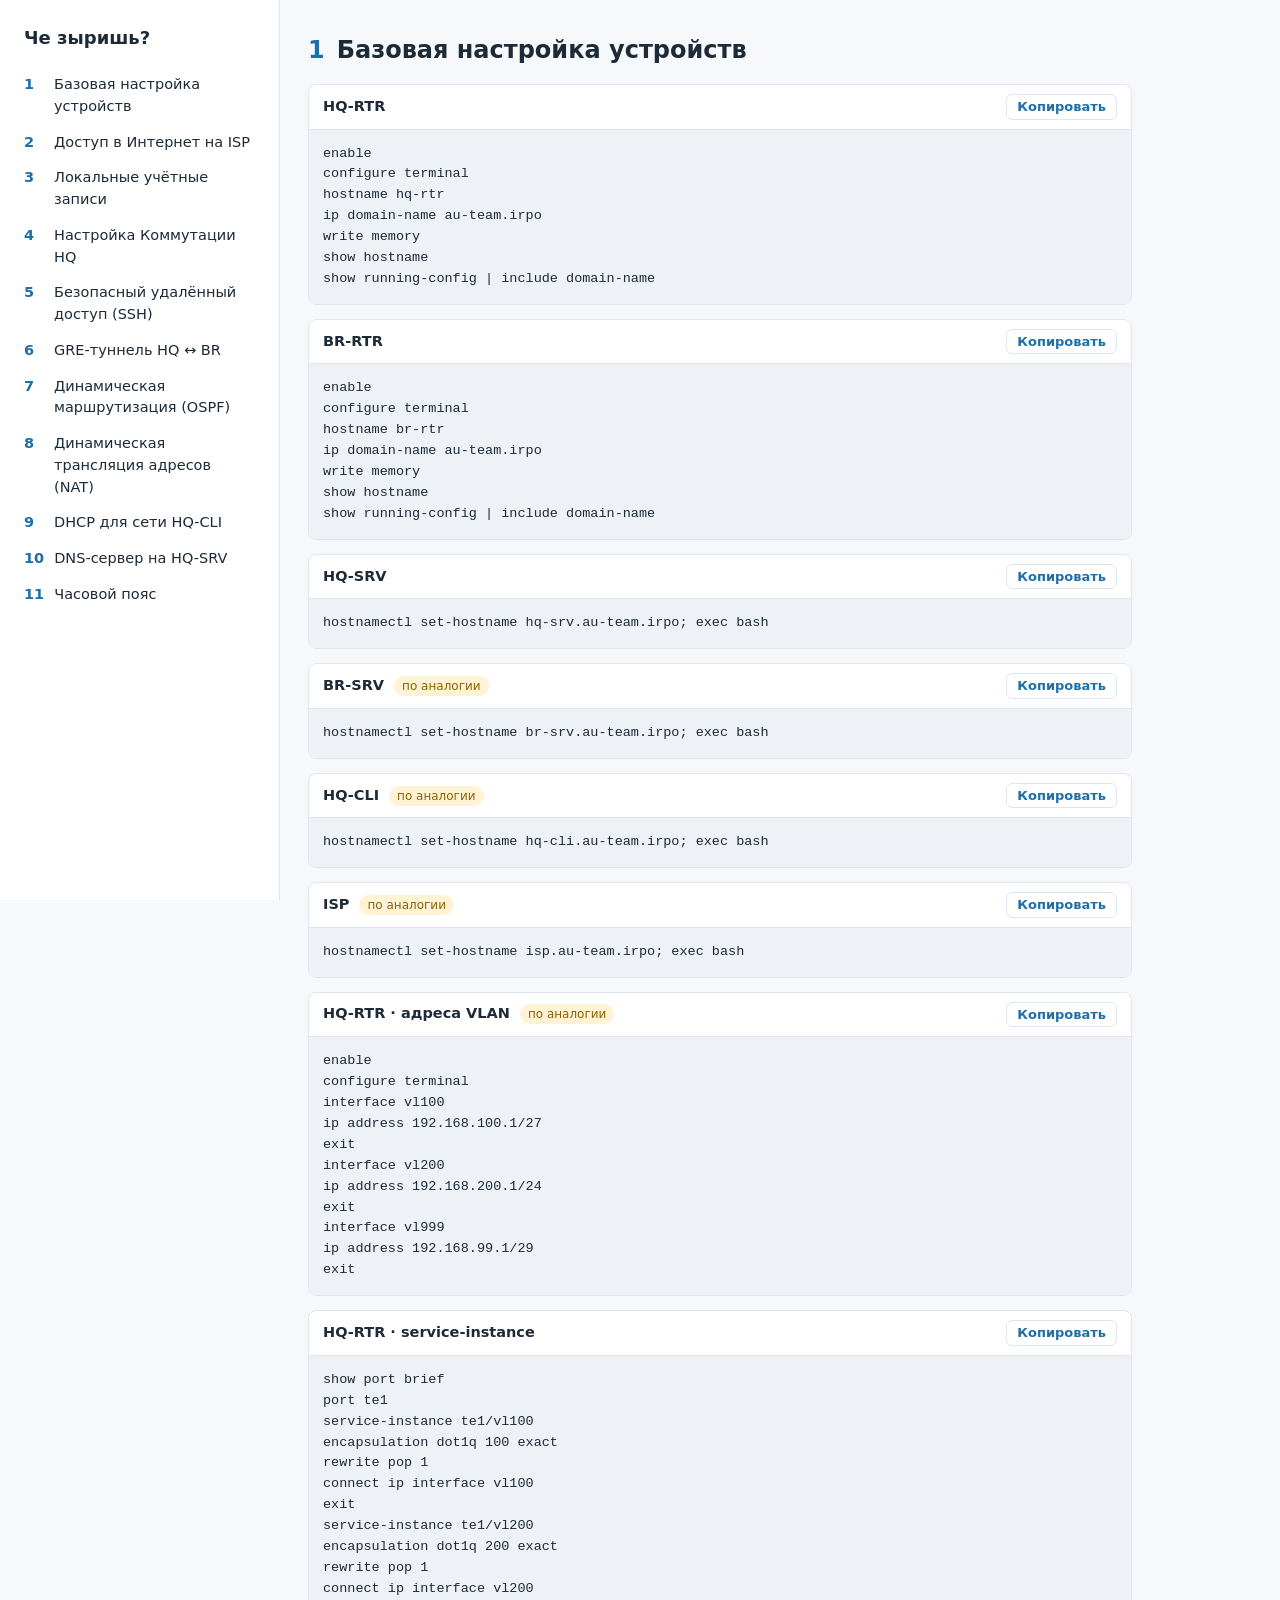
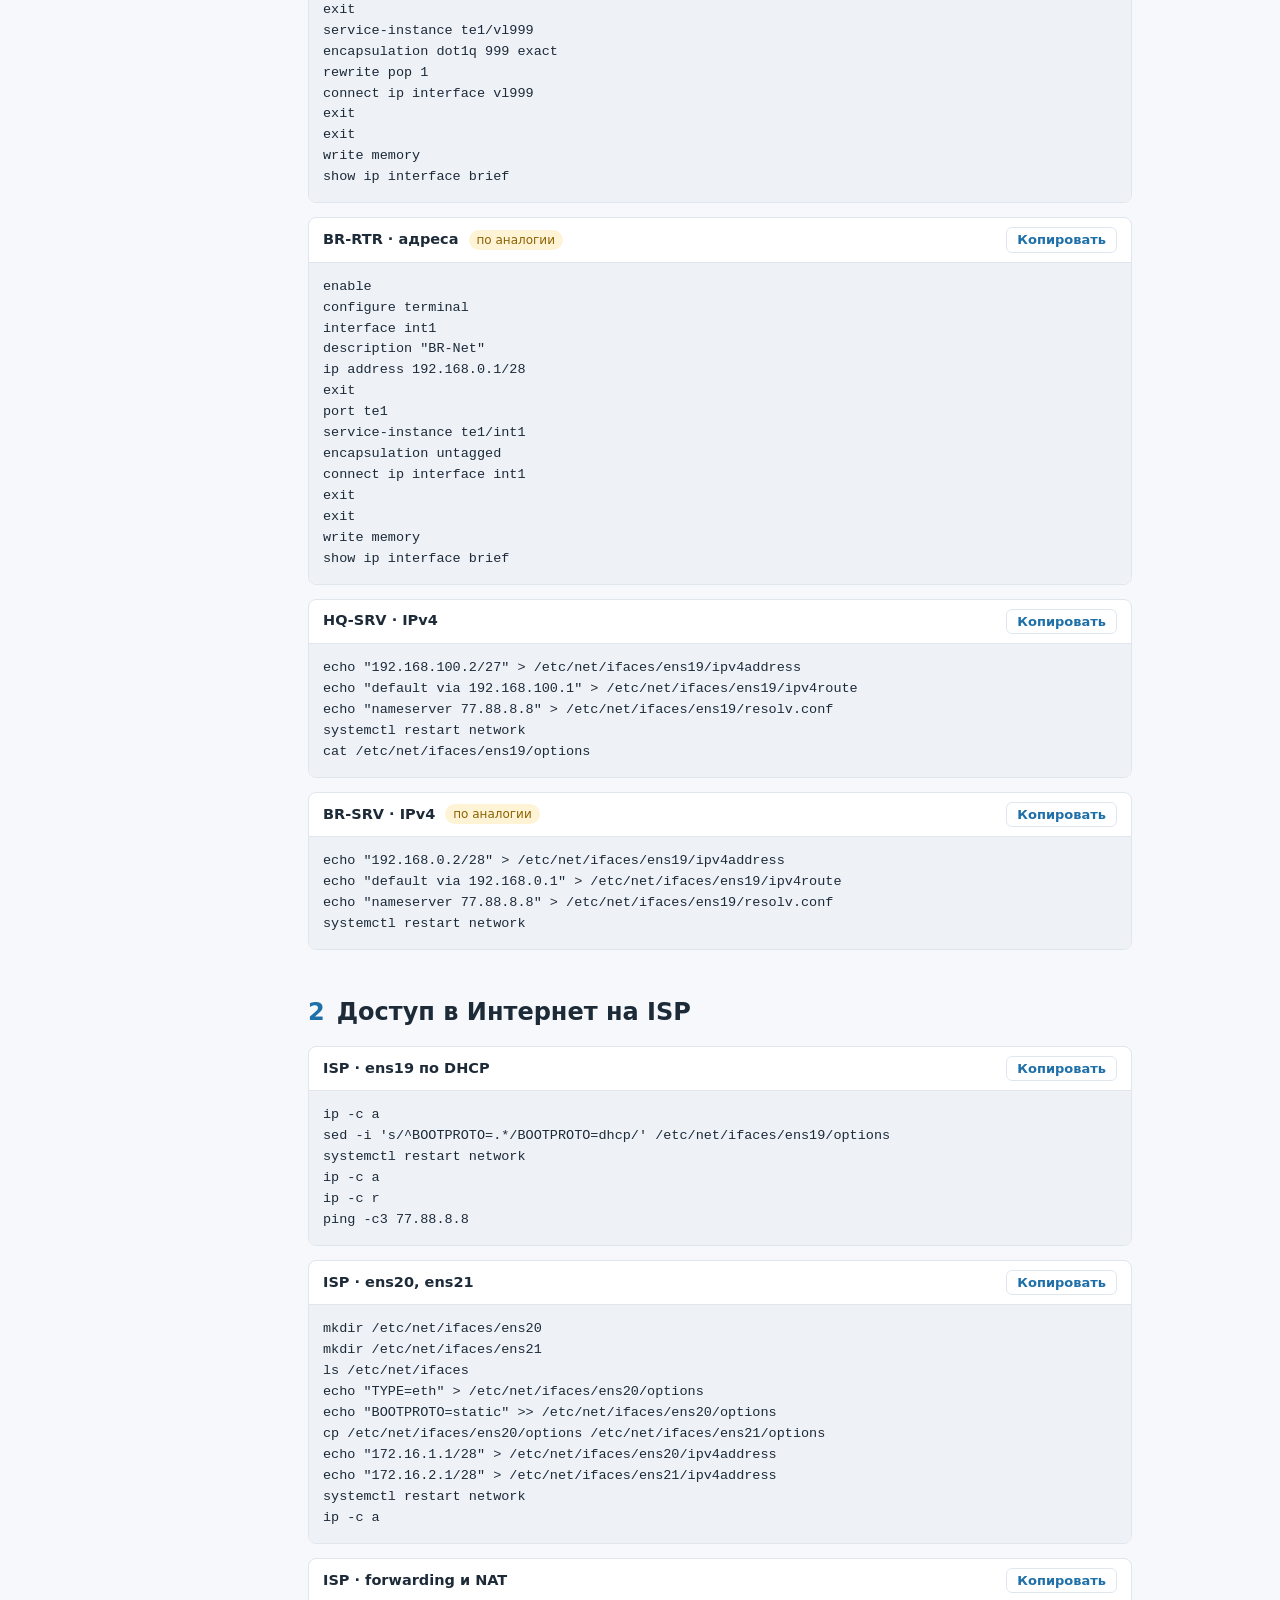
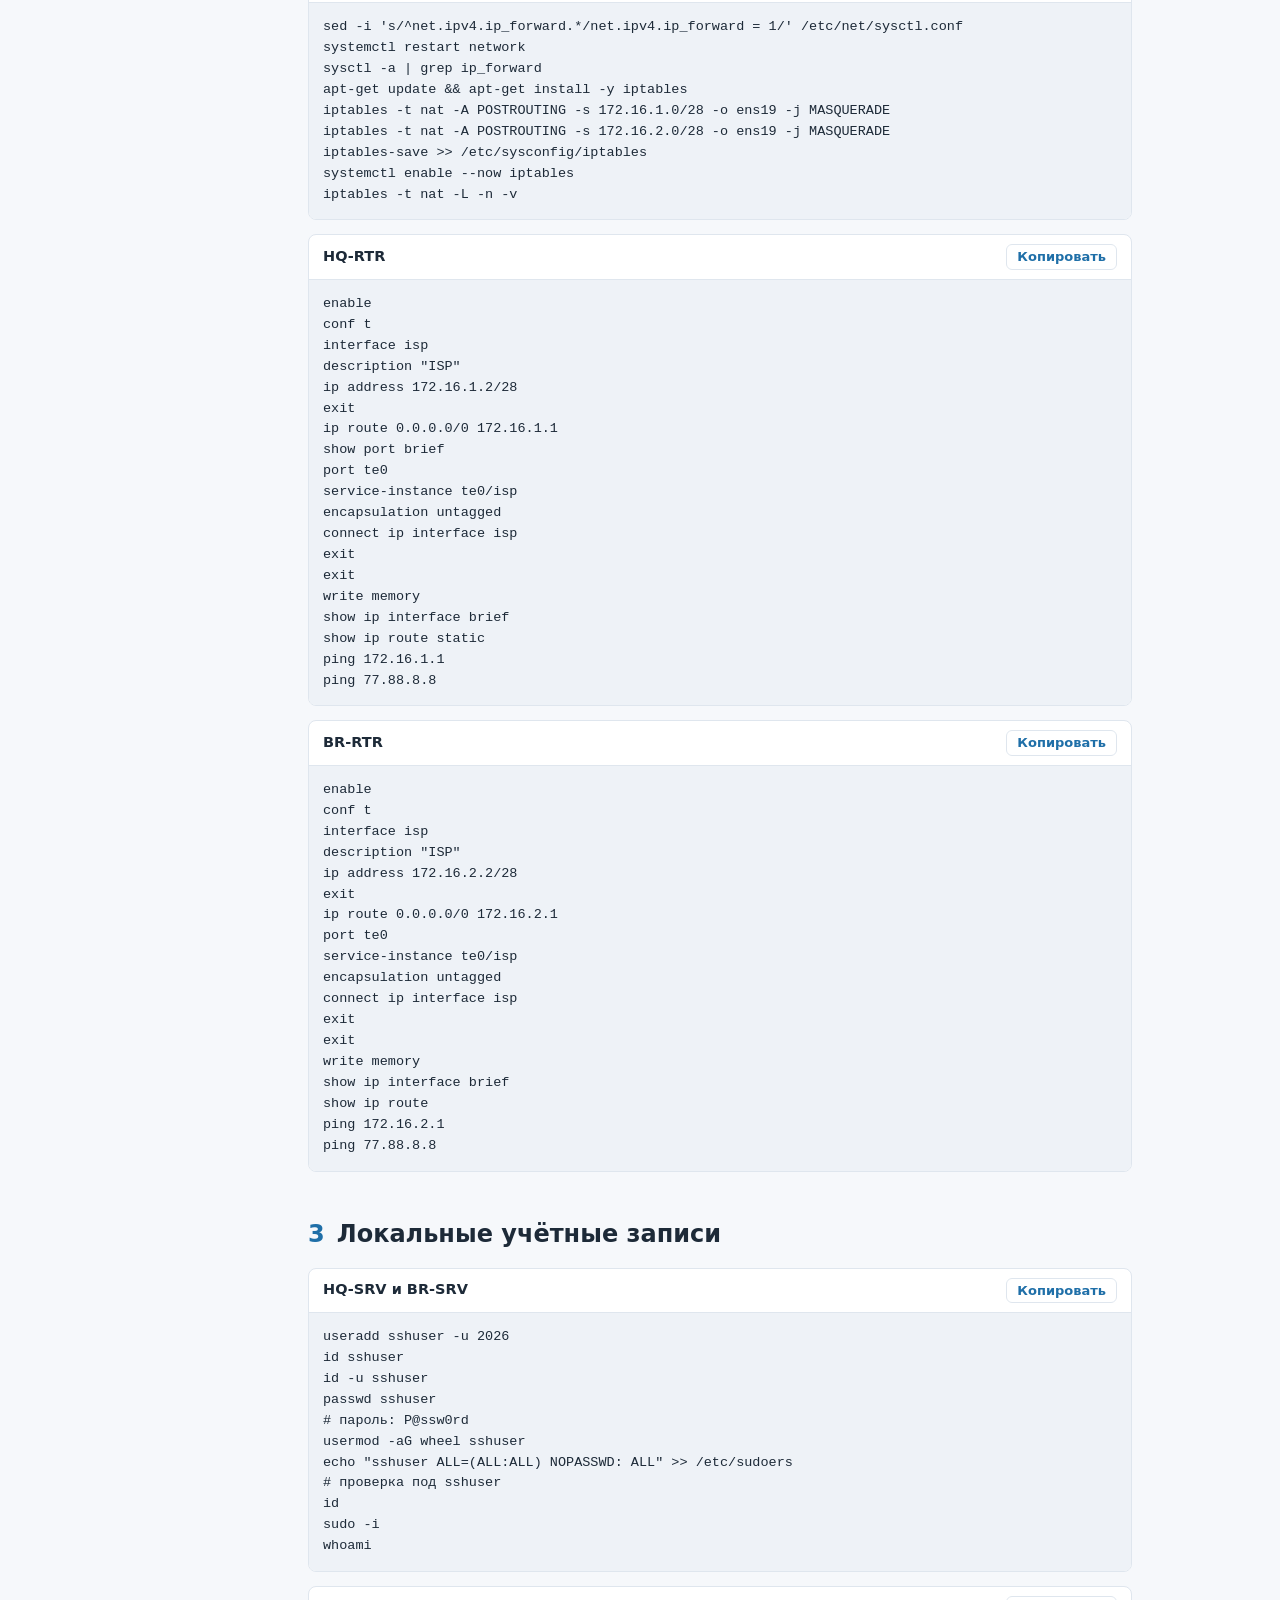
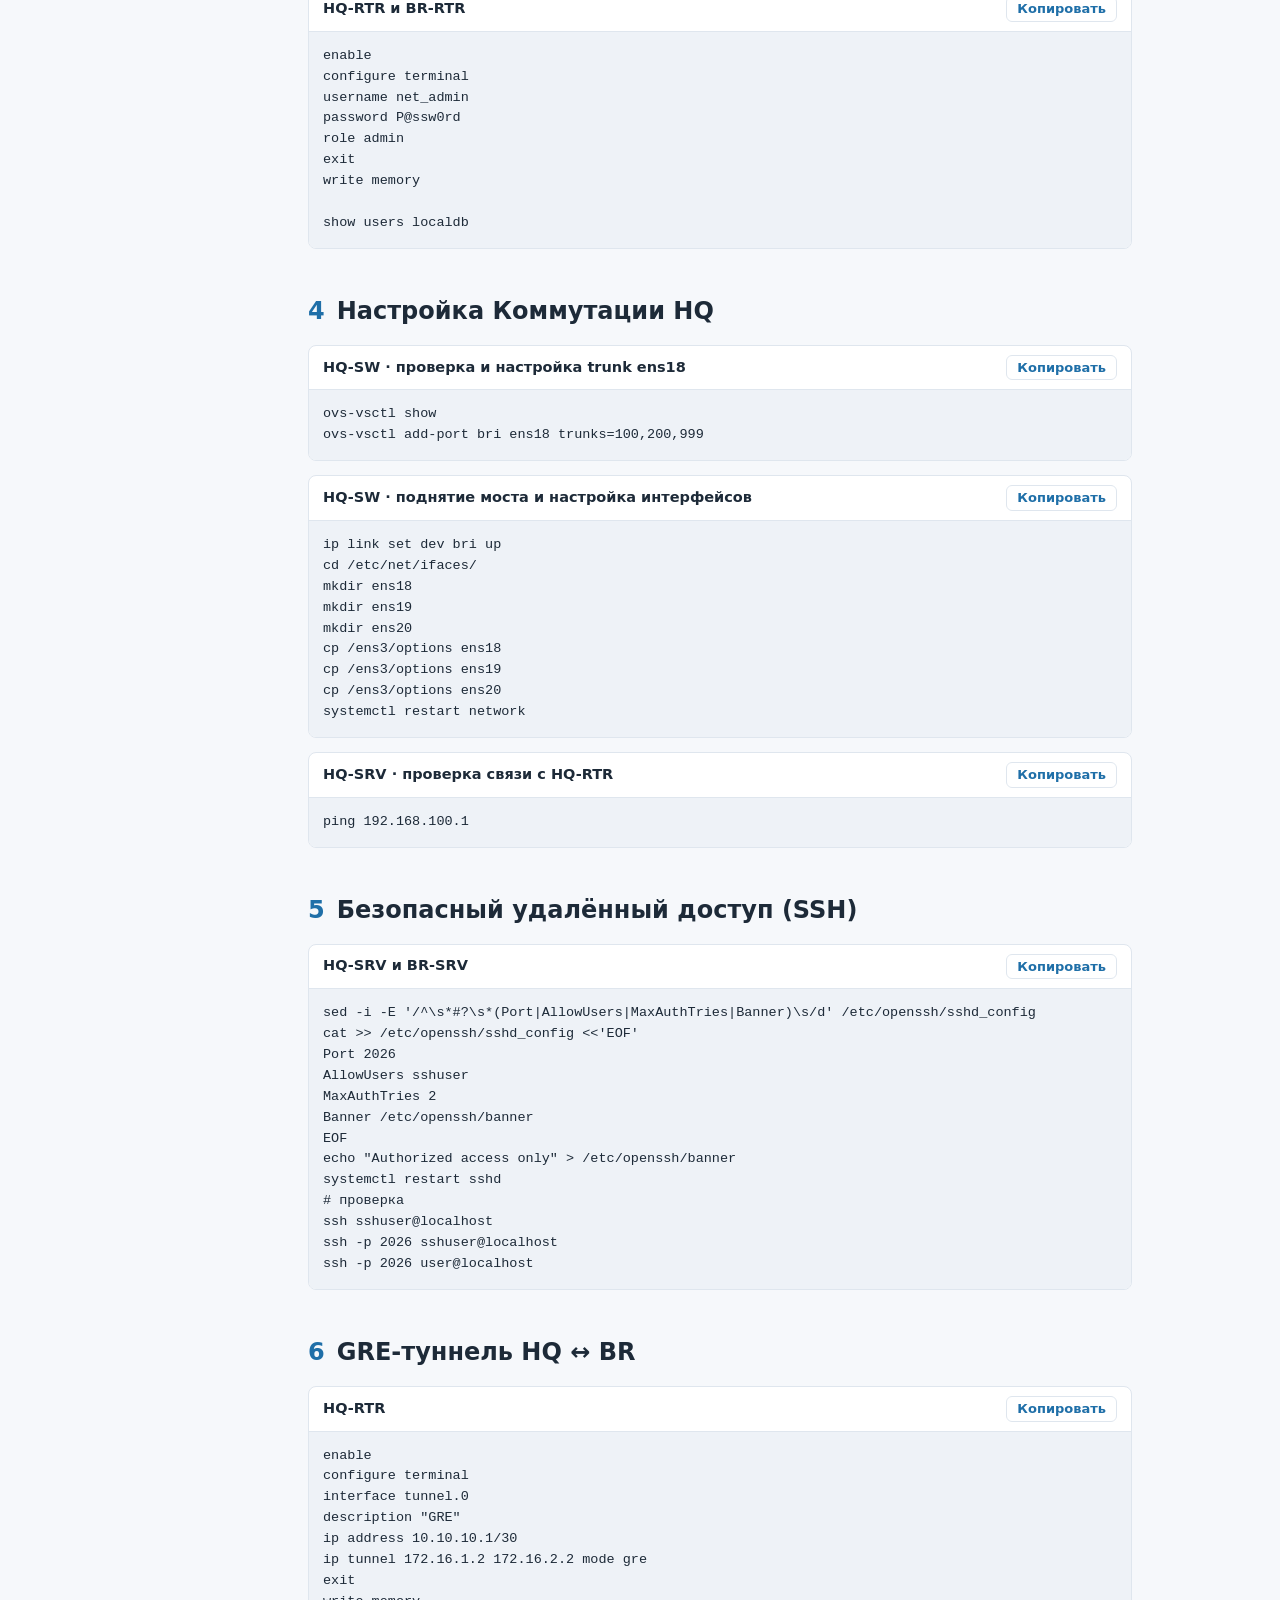
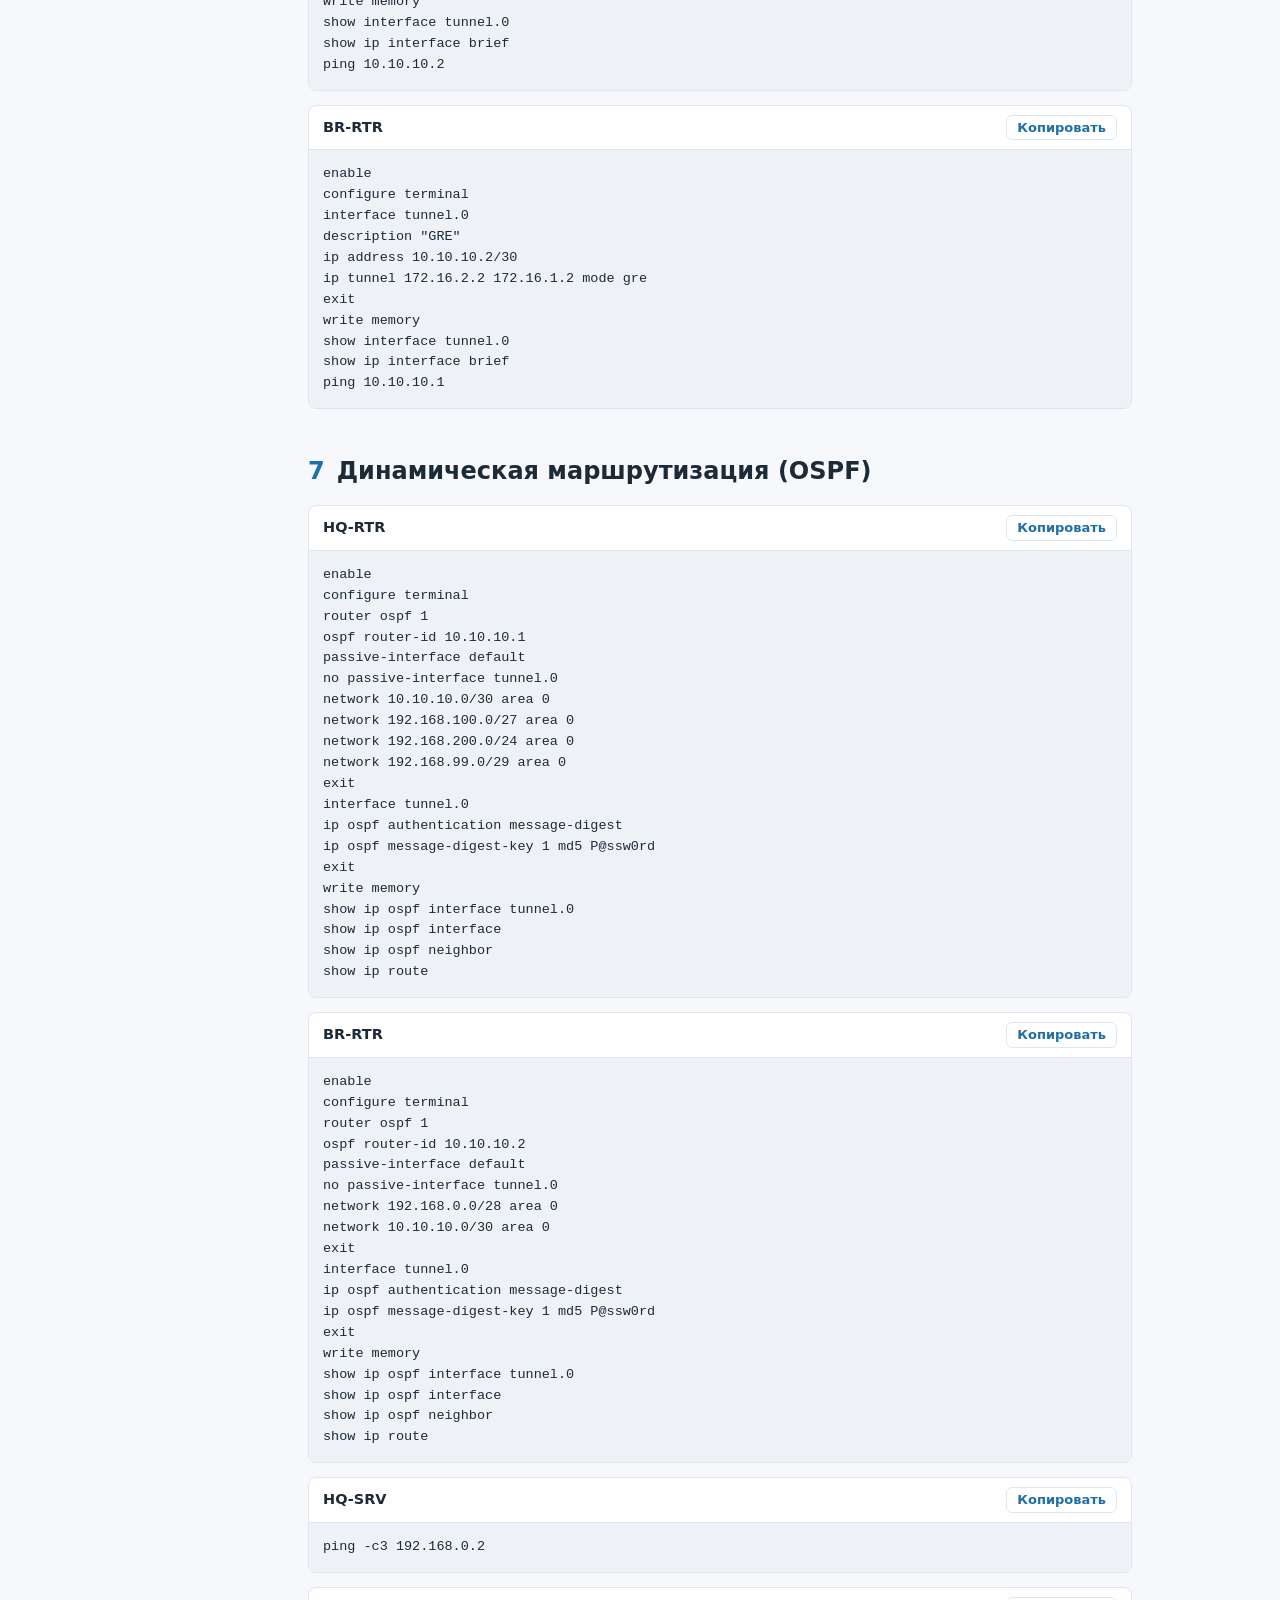
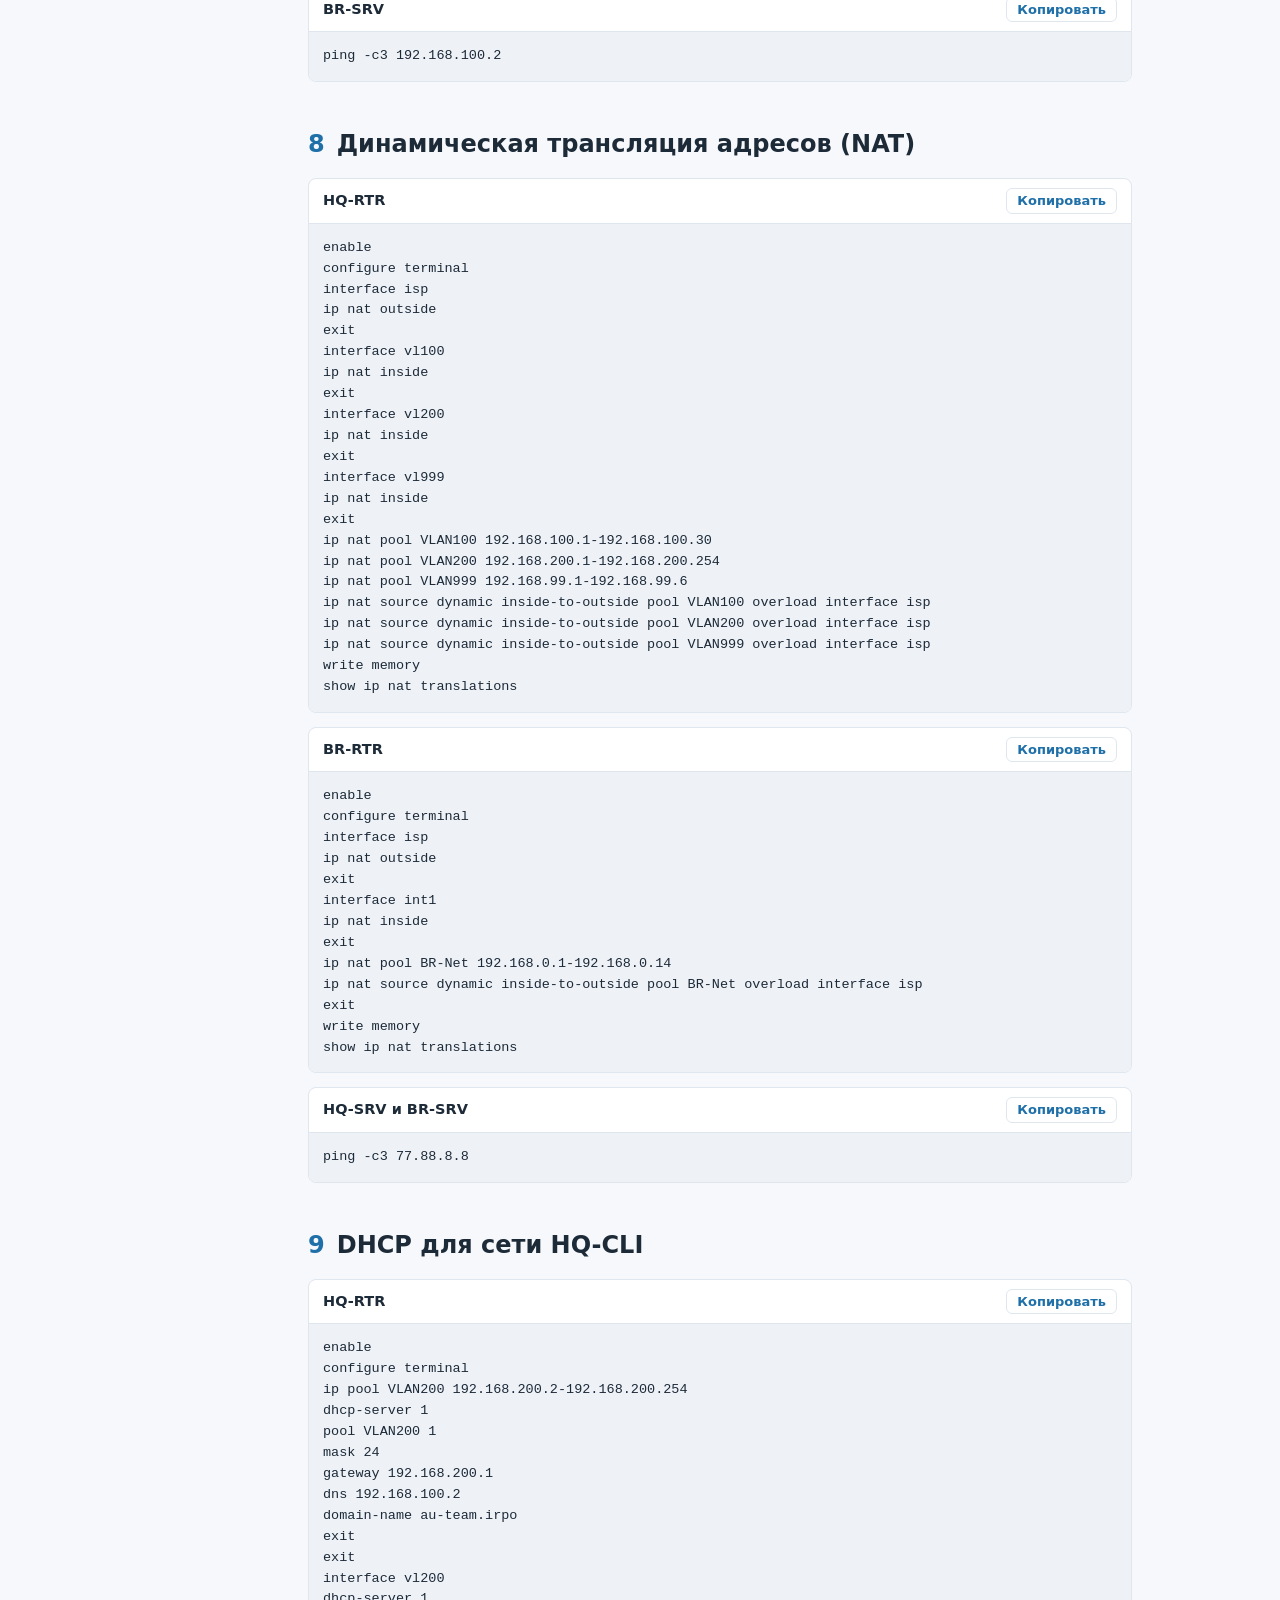
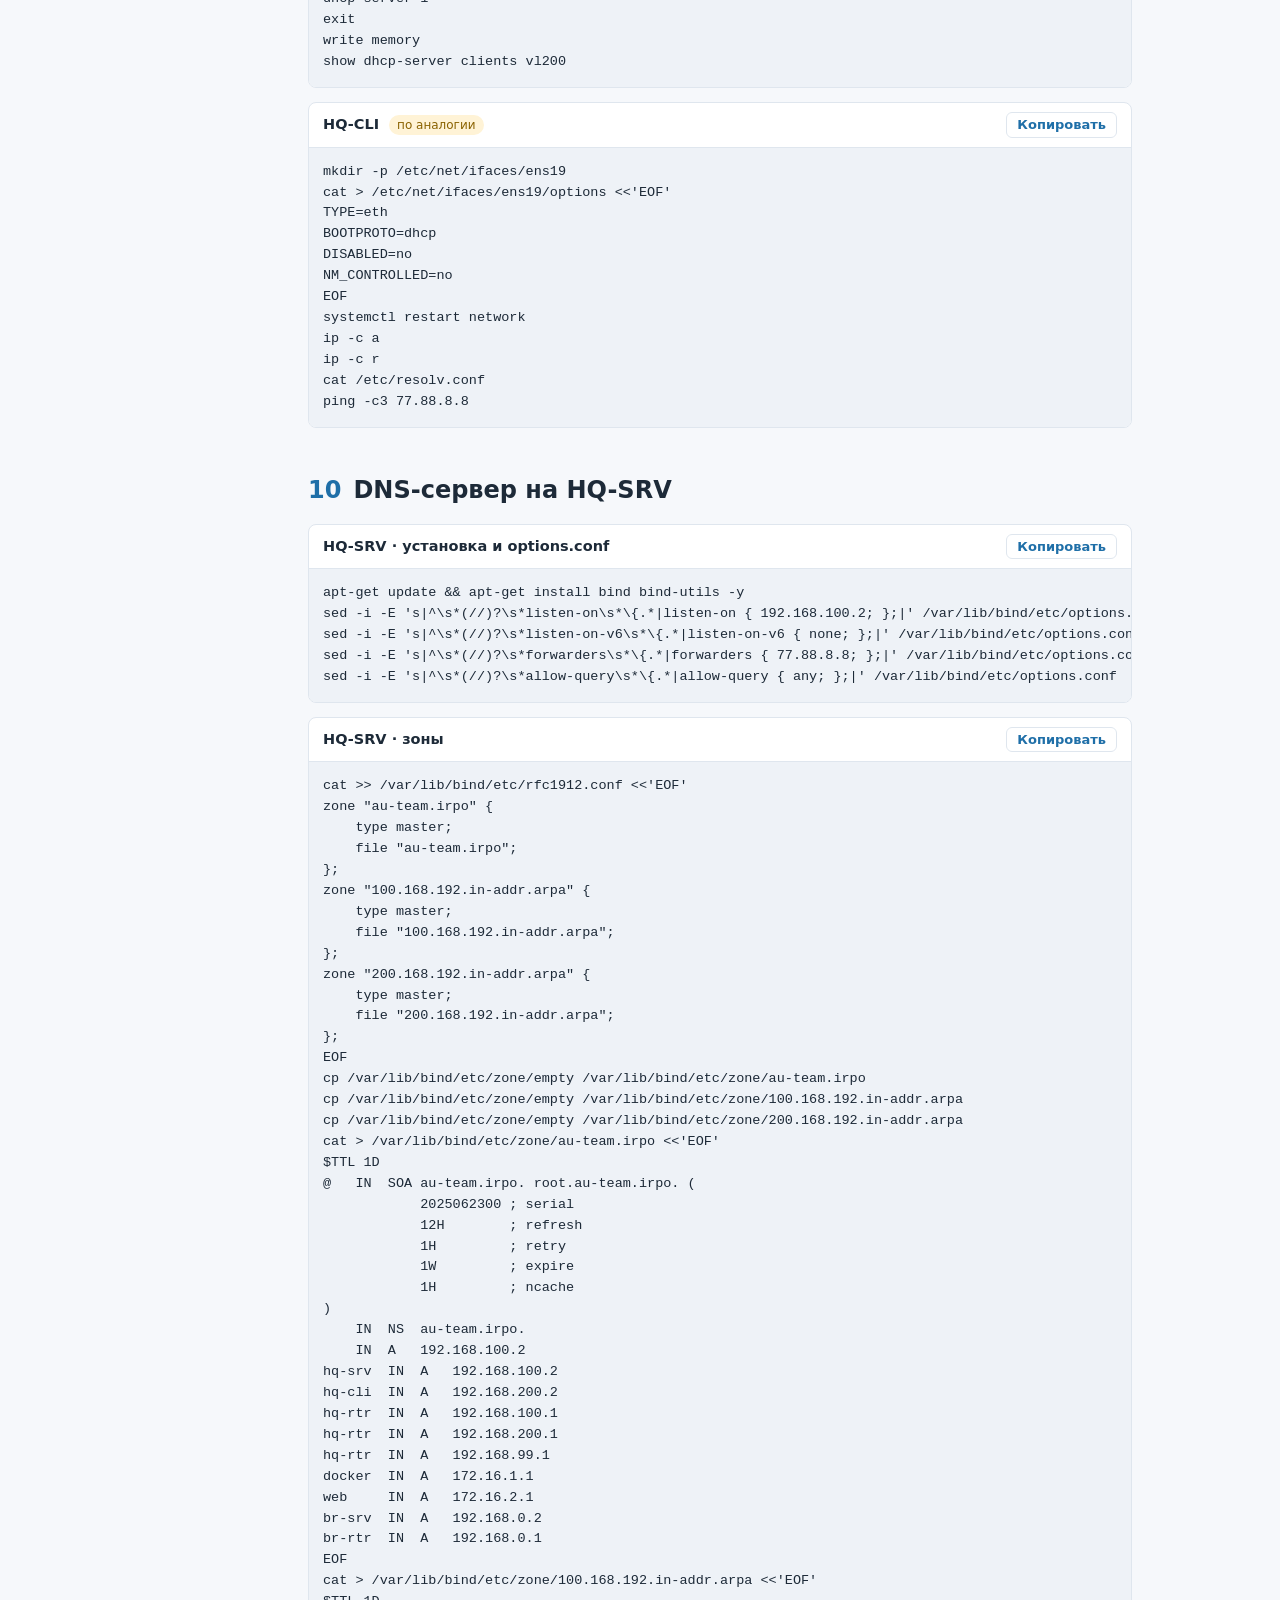
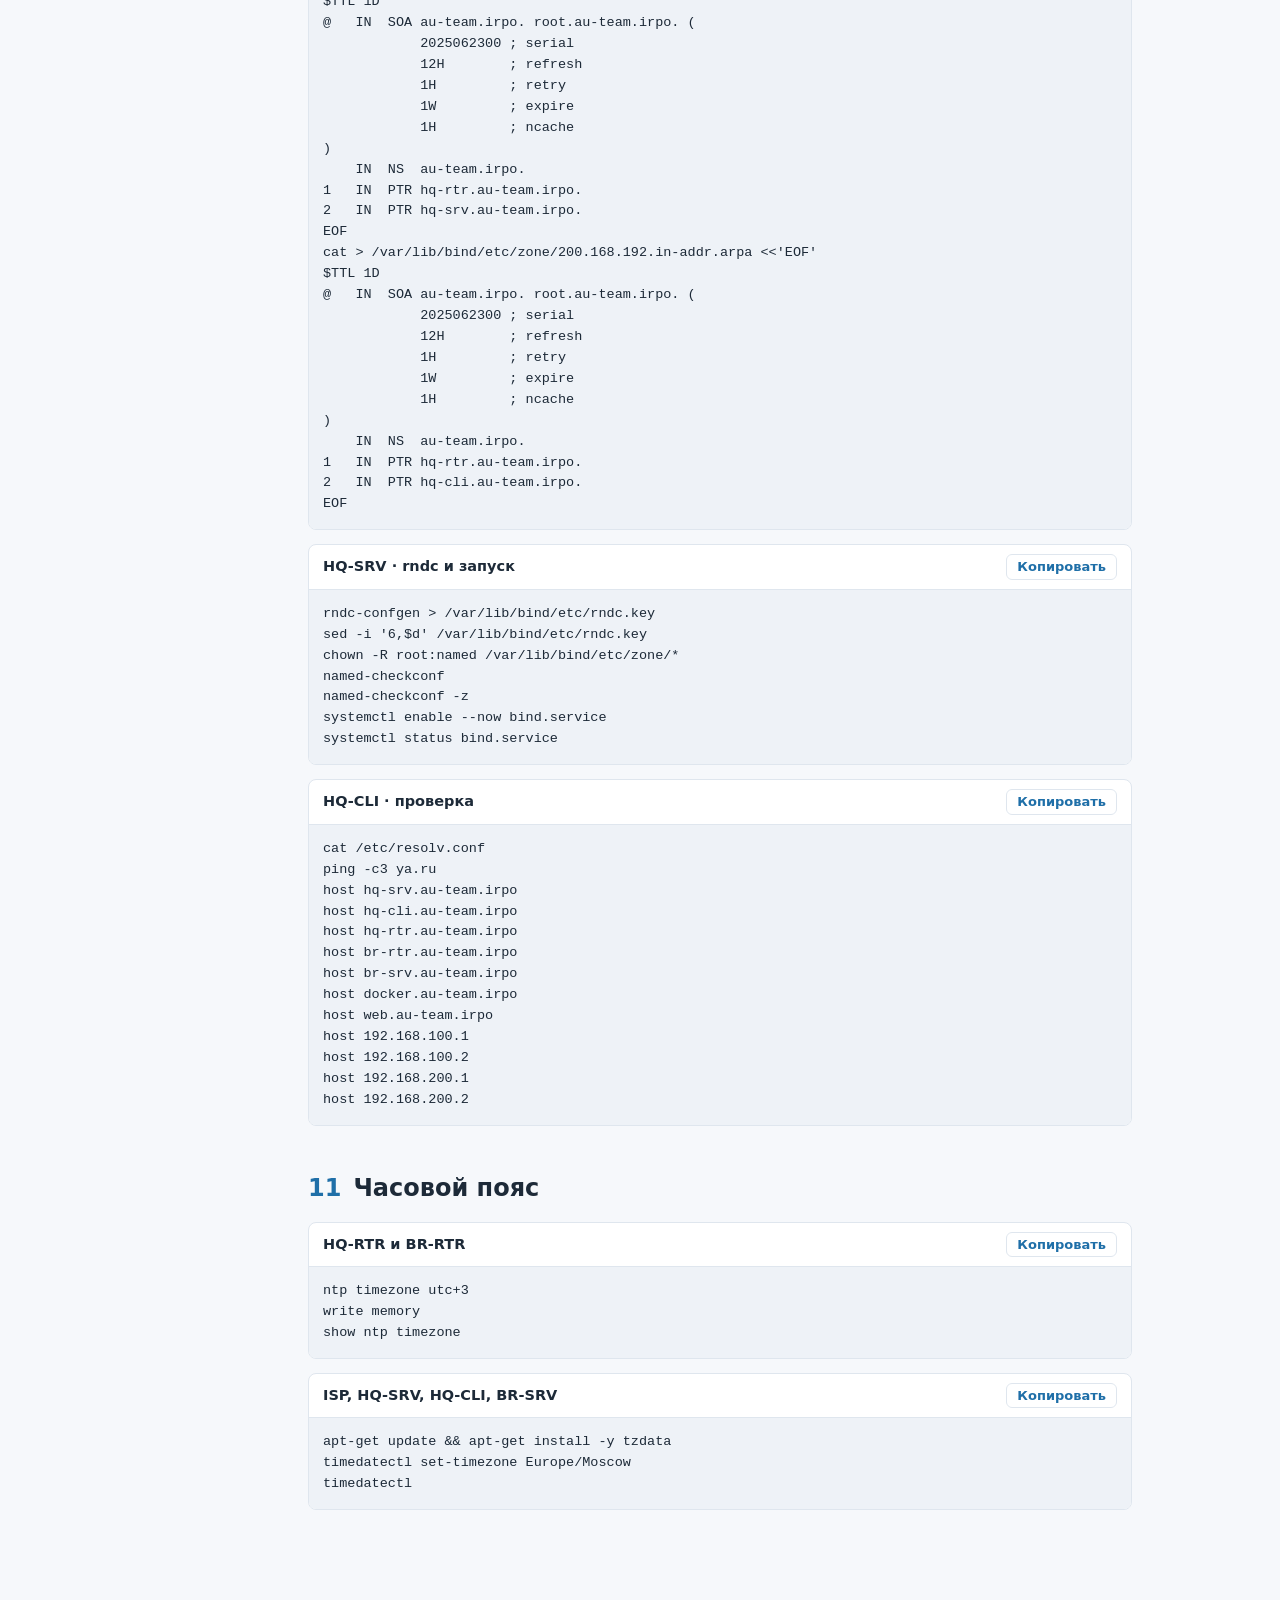
==== commit 6978b3fd: "Update index.html" ====
--- a/index.html
+++ b/index.html
@@ -150,7 +150,15 @@
 write memory
 
 show users localdb</pre></div></section><section id="t4"><h2><span>4</span>Настройка Коммутации HQ</h2><div class="blk"><h3>HQ-SW · проверка и настройка trunk ens18<button>Копировать</button></h3><pre>ovs-vsctl show
-ovs-vsctl add-port bri ens18 trunks=100,200,999</pre></div><div class="blk"><h3>HQ-SRV · проверка связи с HQ-RTR<button>Копировать</button></h3><pre>ping 192.168.100.1</pre></div></section><section id="t5"><h2><span>5</span>Безопасный удалённый доступ (SSH)</h2><div class="blk"><h3>HQ-SRV и BR-SRV<button>Копировать</button></h3><pre>sed -i -E &#x27;/^\s*#?\s*(Port|AllowUsers|MaxAuthTries|Banner)\s/d&#x27; /etc/openssh/sshd_config
+ovs-vsctl add-port bri ens18 trunks=100,200,999</pre></div><div class="blk"><h3>HQ-SW · поднятие моста и настройка интерфейсов<button>Копировать</button></h3><pre>ip link set dev bri up
+cd /etc/net/ifaces/
+mkdir ens18
+mkdir ens19
+mkdir ens20
+cp /ens3/options ens18
+cp /ens3/options ens19
+cp /ens3/options ens20
+systemctl restart network</pre></div><div class="blk"><h3>HQ-SRV · проверка связи с HQ-RTR<button>Копировать</button></h3><pre>ping 192.168.100.1</pre></div></section><section id="t5"><h2><span>5</span>Безопасный удалённый доступ (SSH)</h2><div class="blk"><h3>HQ-SRV и BR-SRV<button>Копировать</button></h3><pre>sed -i -E &#x27;/^\s*#?\s*(Port|AllowUsers|MaxAuthTries|Banner)\s/d&#x27; /etc/openssh/sshd_config
 cat &gt;&gt; /etc/openssh/sshd_config &lt;&lt;&#x27;EOF&#x27;
 Port 2026
 AllowUsers sshuser
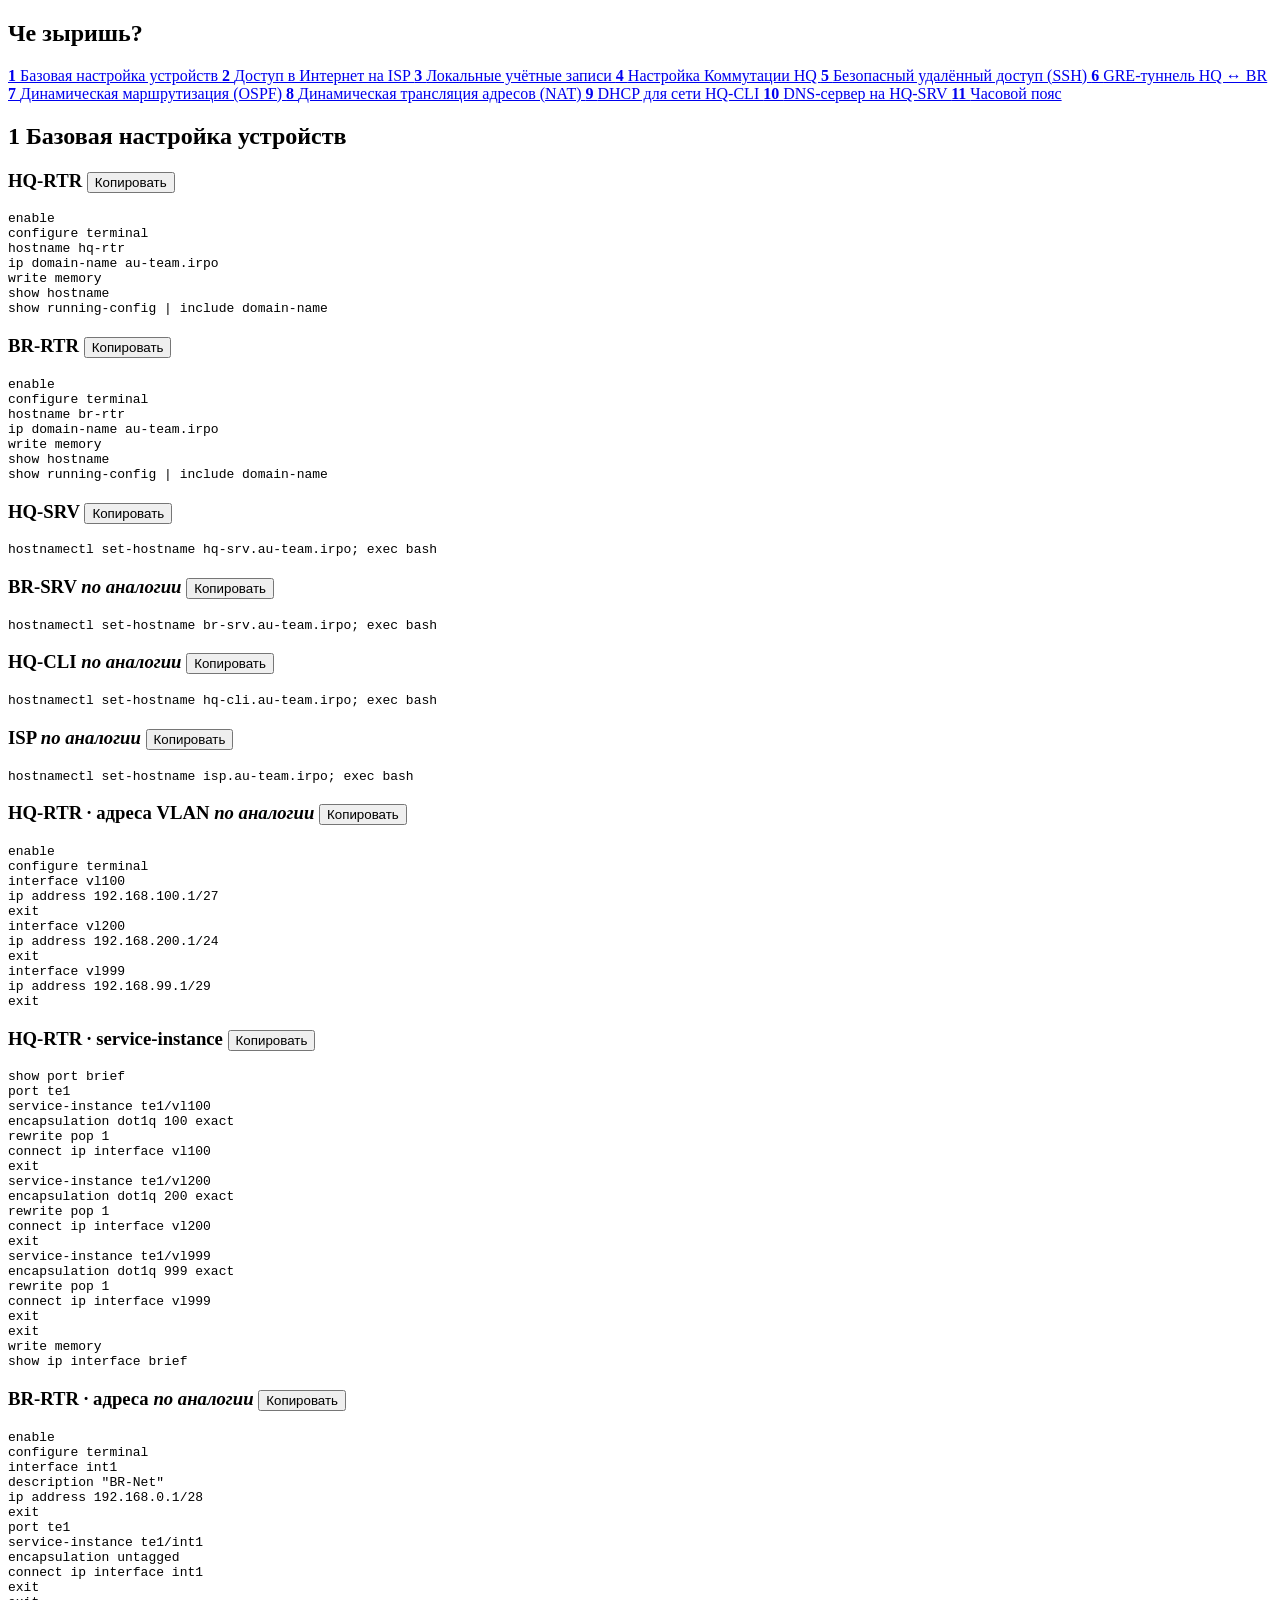
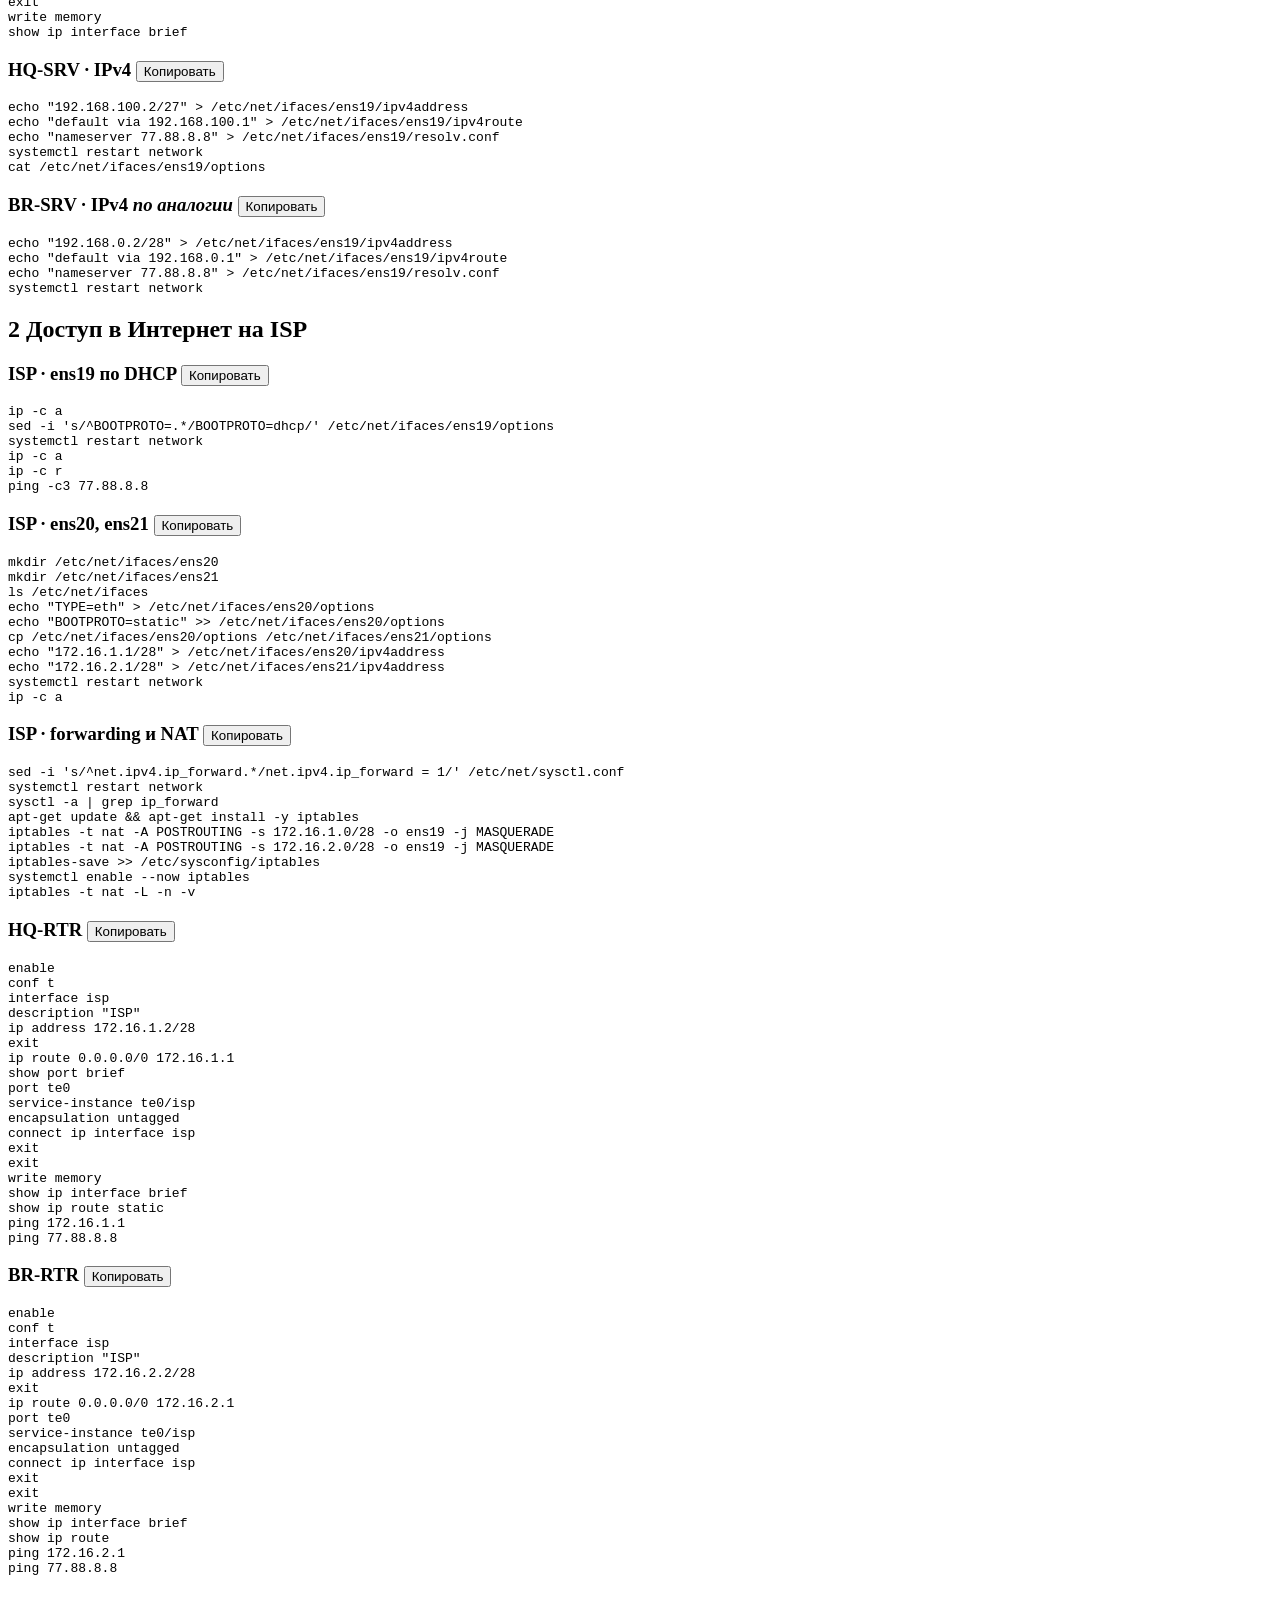
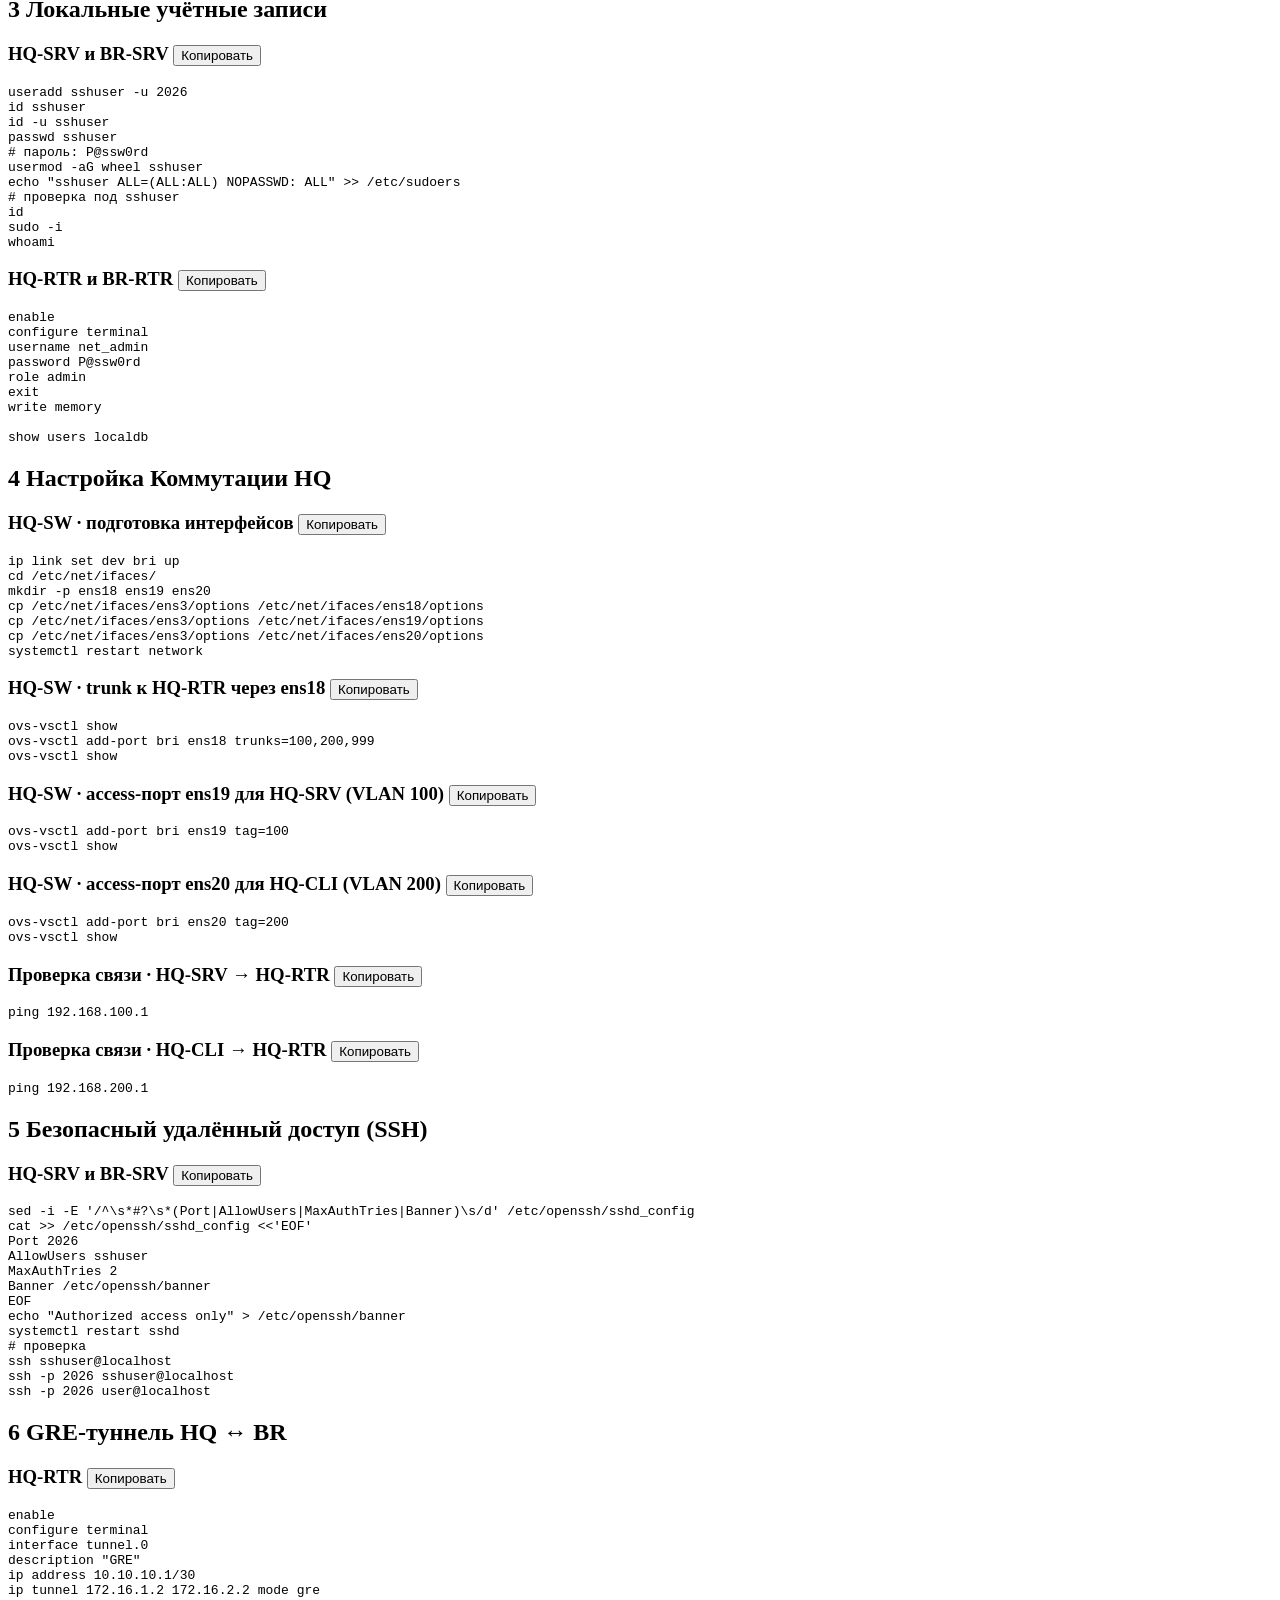
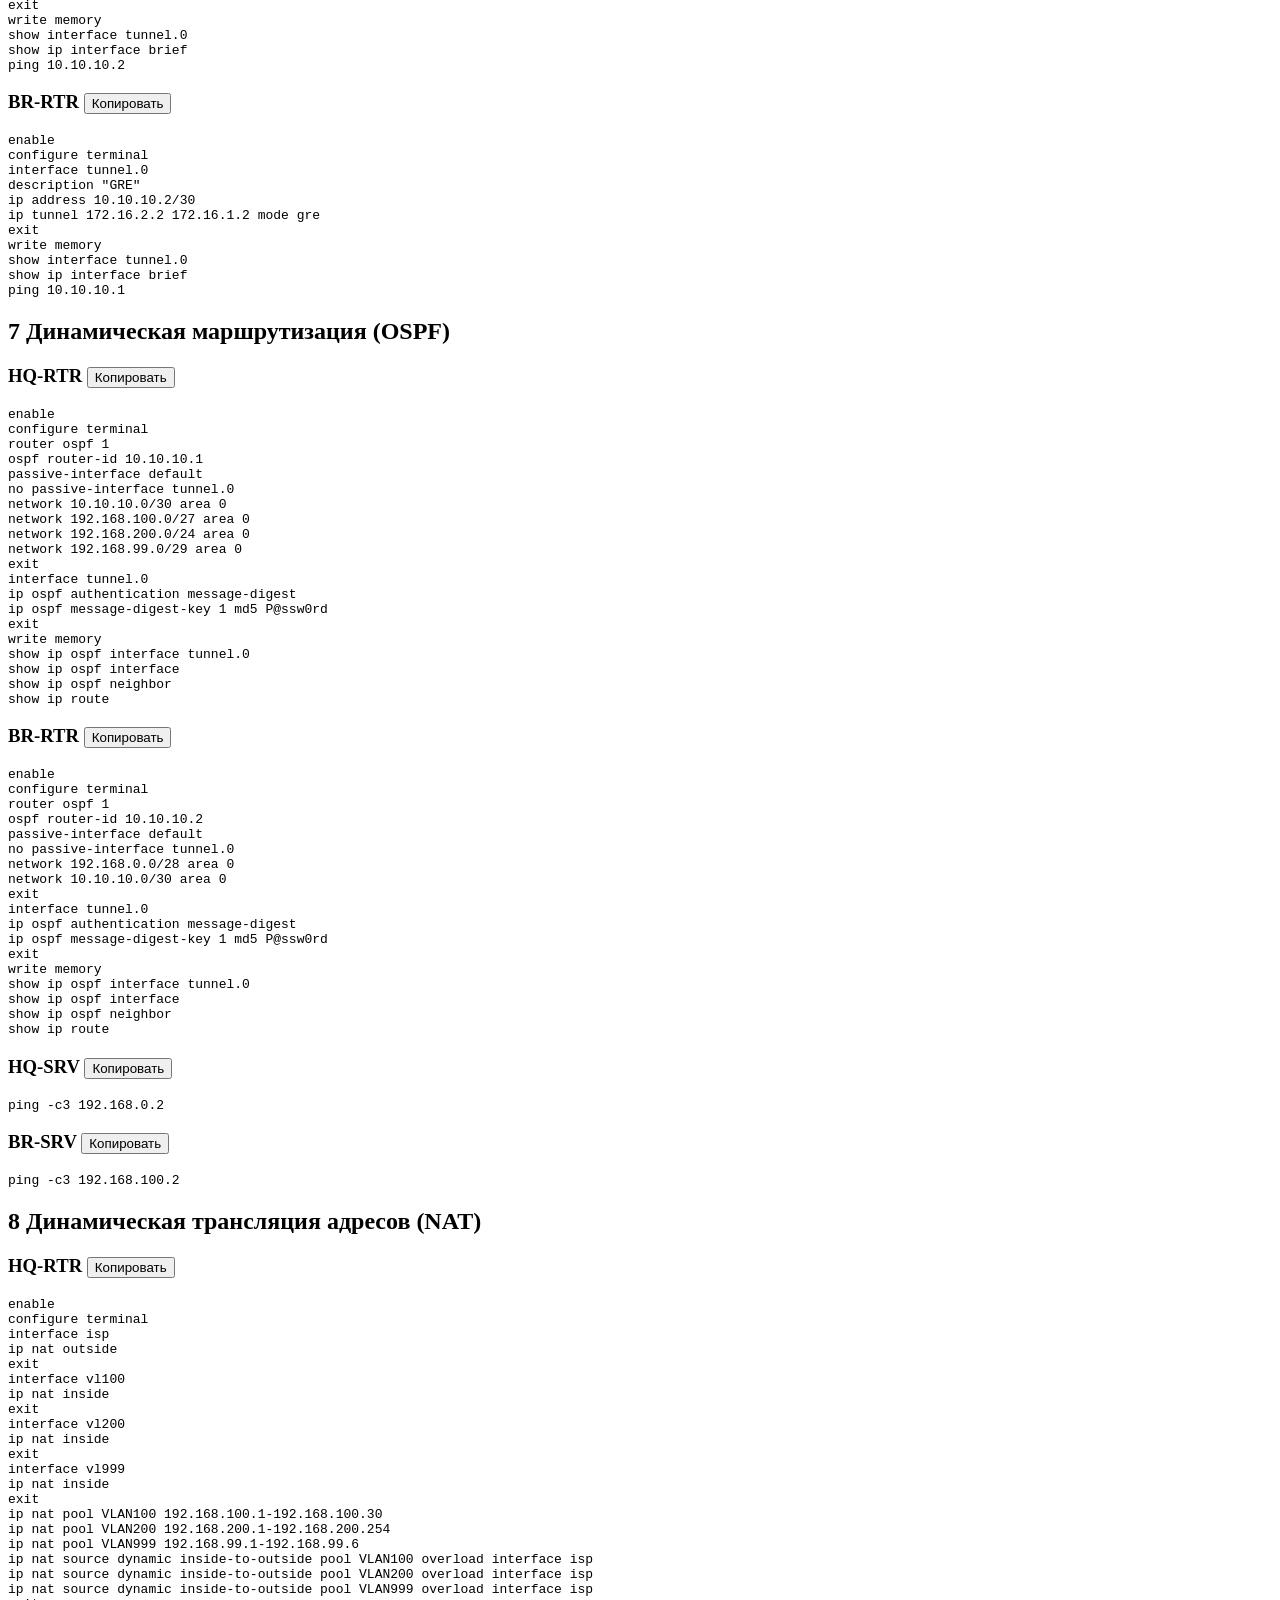
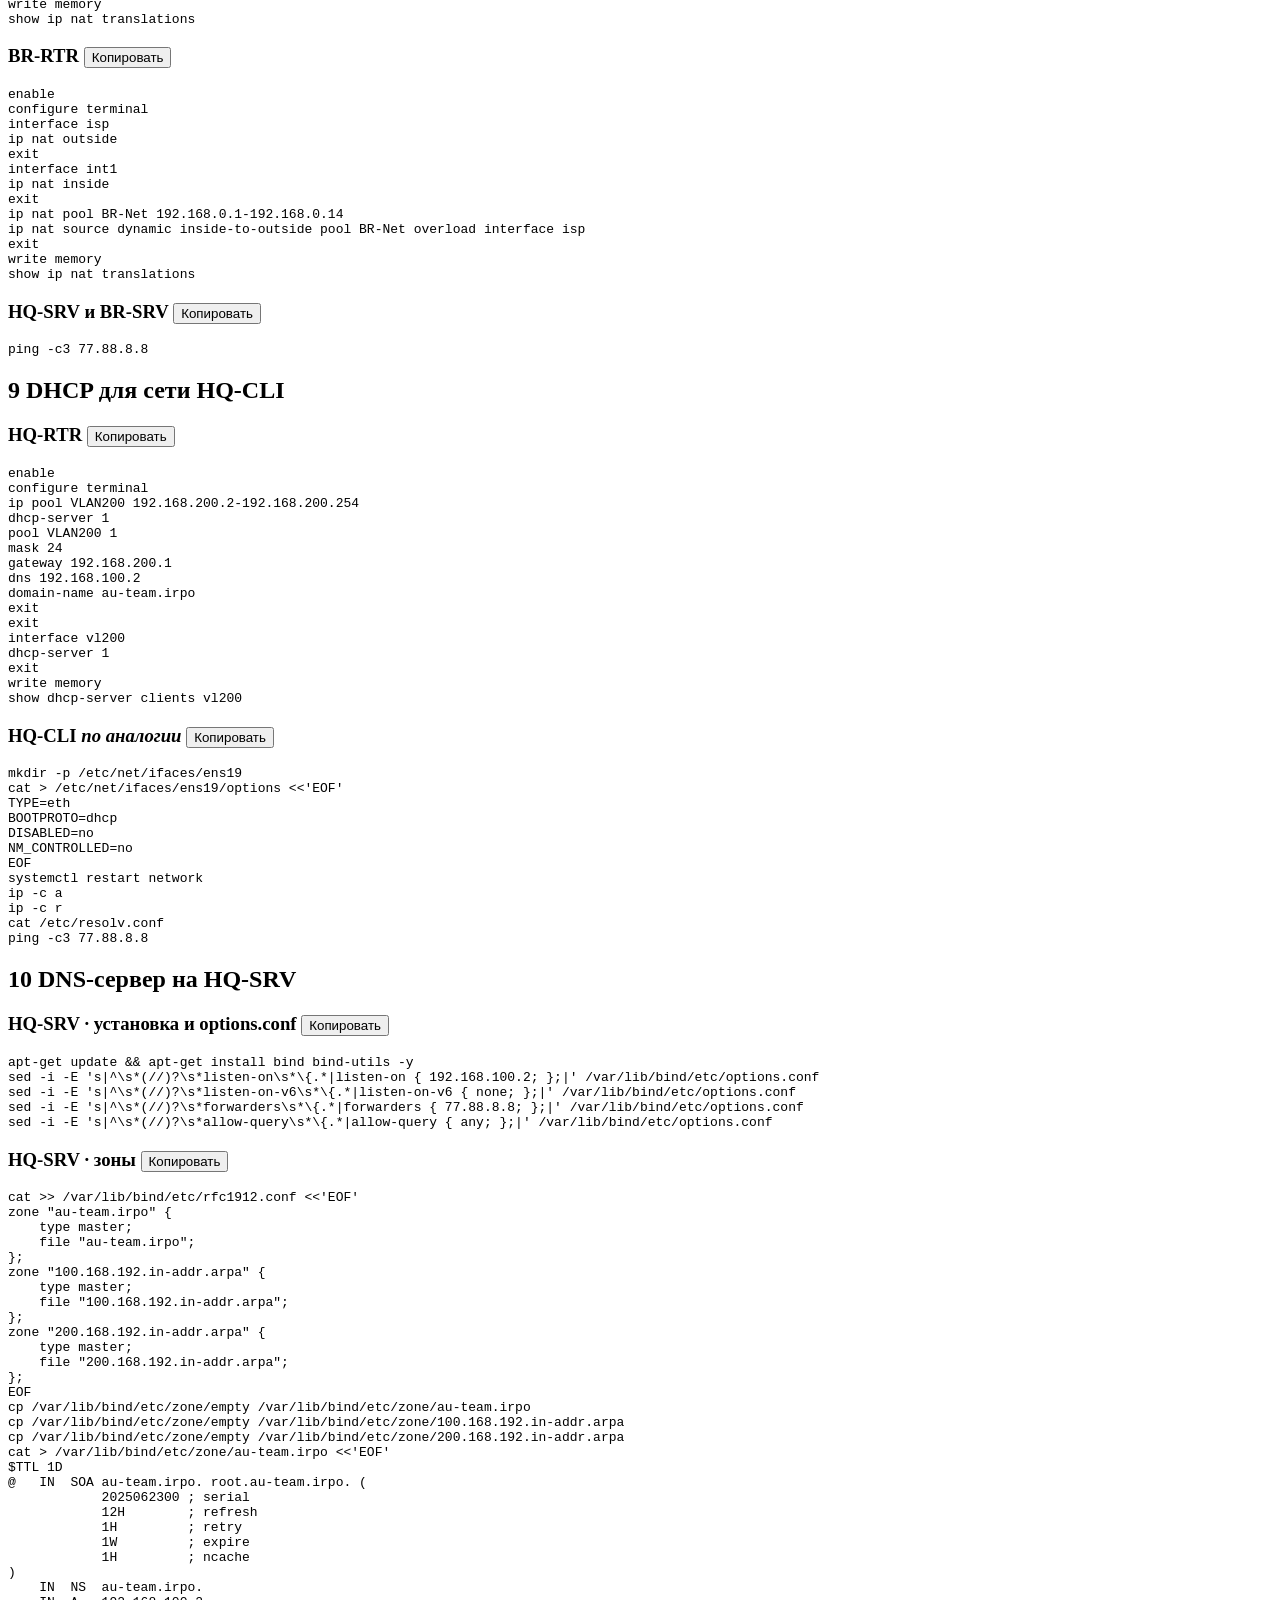
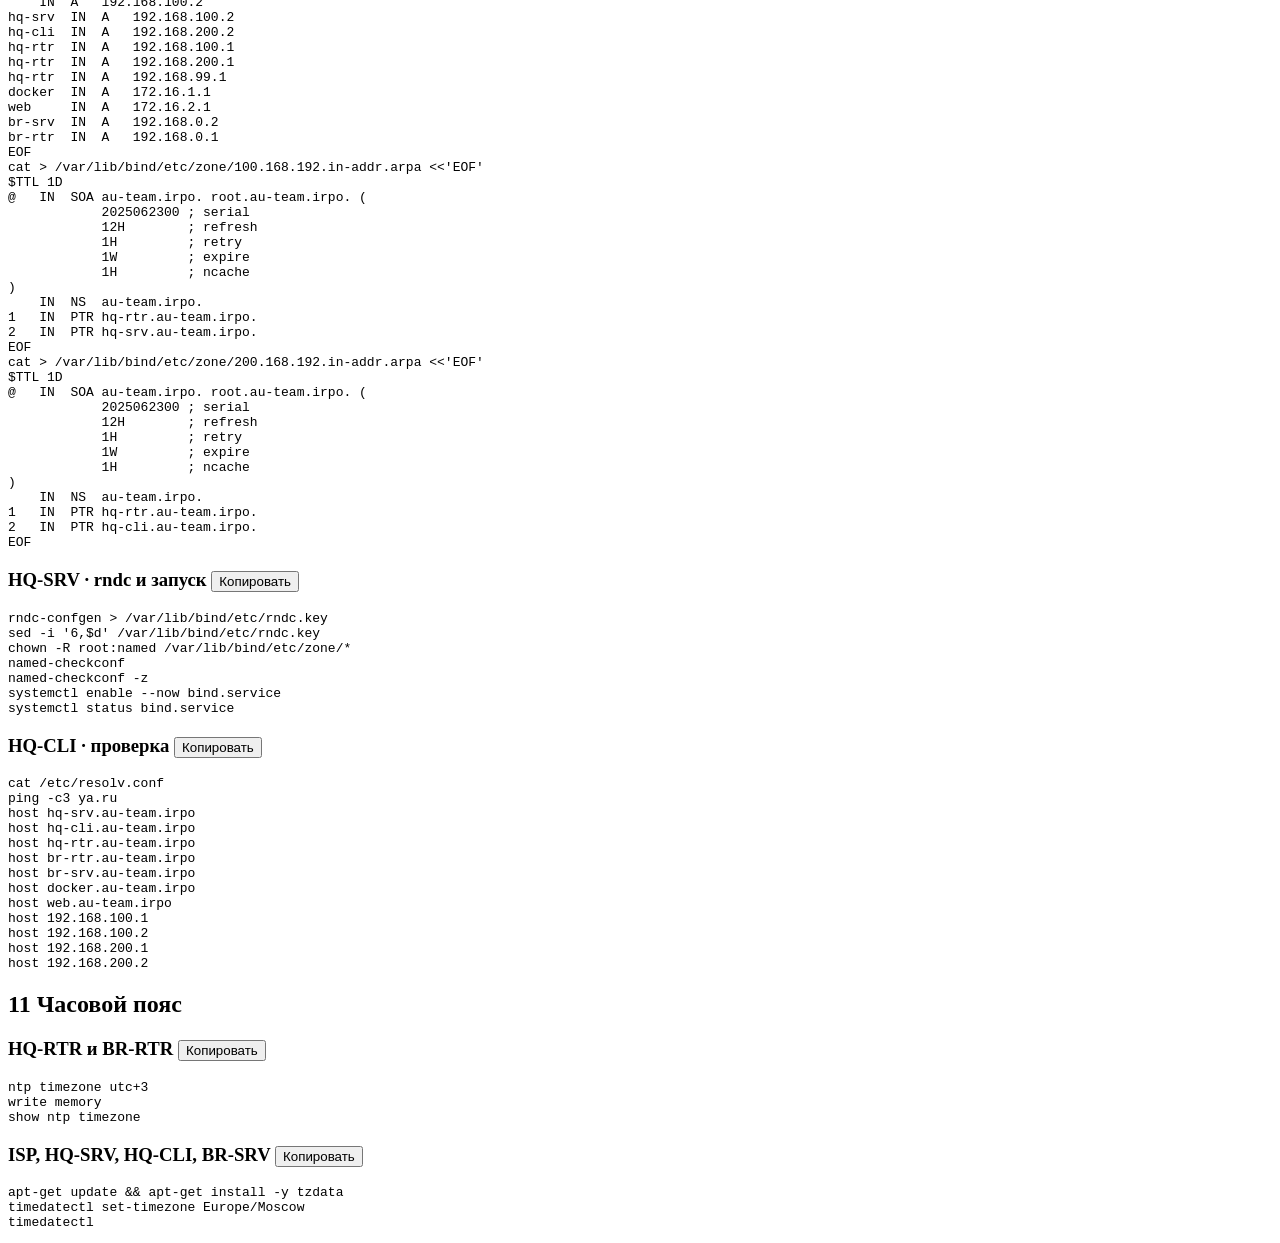
==== commit bf15465f: "Update index.html" ====
--- a/index.html
+++ b/index.html
@@ -1,31 +1,181 @@
-<!doctype html><html lang="ru"><head><meta charset="utf-8"><meta name="viewport" content="width=device-width,initial-scale=1"><title>nnp26 — lol</title><style>
-:root{--bg:#f6f8fb;--ink:#1d2a38;--mut:#6b7b8c;--acc:#1f6fa8;--line:#dfe6ee;--code:#eef2f7}
-*{box-sizing:border-box}body{margin:0;font:16px/1.5 "Segoe UI",system-ui,sans-serif;color:var(--ink);background:var(--bg);display:flex}
-nav{position:sticky;top:0;height:100vh;width:280px;flex:none;overflow:auto;padding:24px 16px;border-right:1px solid var(--line);background:#fff}
-nav h1{font-size:18px;margin:0 8px 16px}nav a{display:flex;gap:10px;padding:7px 8px;color:var(--ink);text-decoration:none;border-radius:6px;font-size:14.5px}
-nav a:hover,nav a:focus-visible{background:var(--code);outline:0}nav b{color:var(--acc);min-width:20px}
-main{flex:1;min-width:0;max-width:880px;padding:32px 28px 80px}section{margin-bottom:44px}
-h2{font-size:24px;margin:0 0 16px;display:flex;gap:12px;align-items:baseline}h2 span{color:var(--acc);font-weight:700}
-.blk{background:#fff;border:1px solid var(--line);border-radius:8px;margin-bottom:14px;overflow:hidden}
-h3{margin:0;padding:9px 14px;font-size:14.5px;font-weight:600;border-bottom:1px solid var(--line);display:flex;gap:10px;align-items:center}
-h3 em{font-style:normal;font-weight:400;font-size:12px;color:#8a6200;background:#fff3d6;padding:1px 8px;border-radius:10px}
-h3 button{margin-left:auto;font:inherit;font-size:13px;color:var(--acc);background:none;border:1px solid var(--line);border-radius:6px;padding:2px 10px;cursor:pointer}
-h3 button:hover,h3 button:focus-visible{background:var(--code)}
-pre{margin:0;padding:14px;background:var(--code);overflow-x:auto;font:13.5px/1.55 ui-monospace,Consolas,monospace}
-@media(max-width:760px){body{display:block}nav{position:static;height:auto;width:auto;display:flex;flex-wrap:wrap;gap:4px;border:0;border-bottom:1px solid var(--line)}nav h1{width:100%}main{padding:20px 14px}}
-</style></head><body><nav><h1>Че зыришь?</h1><a href="#t1"><b>1</b>Базовая настройка устройств</a><a href="#t2"><b>2</b>Доступ в Интернет на ISP</a><a href="#t3"><b>3</b>Локальные учётные записи</a><a href="#t4"><b>4</b>Настройка Коммутации HQ</a><a href="#t5"><b>5</b>Безопасный удалённый доступ (SSH)</a><a href="#t6"><b>6</b>GRE-туннель HQ ↔ BR</a><a href="#t7"><b>7</b>Динамическая маршрутизация (OSPF)</a><a href="#t8"><b>8</b>Динамическая трансляция адресов (NAT)</a><a href="#t9"><b>9</b>DHCP для сети HQ-CLI</a><a href="#t10"><b>10</b>DNS-сервер на HQ-SRV</a><a href="#t11"><b>11</b>Часовой пояс</a></nav><main><section id="t1"><h2><span>1</span>Базовая настройка устройств</h2><div class="blk"><h3>HQ-RTR<button>Копировать</button></h3><pre>enable
+<!DOCTYPE html>
+<html lang="ru">
+ <head>
+  <meta charset="utf-8"/>
+  <meta content="width=device-width,initial-scale=1" name="viewport"/>
+  <title>
+   nnp26 &mdash; lol
+  </title>
+  <link href="assets/css/styles.css" rel="stylesheet"/>
+ </head>
+ <body>
+  <!-- Навигация по разделам сайта -->
+  <nav>
+   <h1>
+    &CHcy;&iecy; &zcy;&ycy;&rcy;&icy;&shcy;&softcy;?
+   </h1>
+   <a href="#t1">
+    <b>
+     1
+    </b>
+    &Bcy;&acy;&zcy;&ocy;&vcy;&acy;&yacy; &ncy;&acy;&scy;&tcy;&rcy;&ocy;&jcy;&kcy;&acy; &ucy;&scy;&tcy;&rcy;&ocy;&jcy;&scy;&tcy;&vcy;
+   </a>
+   <a href="#t2">
+    <b>
+     2
+    </b>
+    &Dcy;&ocy;&scy;&tcy;&ucy;&pcy; &vcy; &Icy;&ncy;&tcy;&iecy;&rcy;&ncy;&iecy;&tcy; &ncy;&acy; ISP
+   </a>
+   <a href="#t3">
+    <b>
+     3
+    </b>
+    &Lcy;&ocy;&kcy;&acy;&lcy;&softcy;&ncy;&ycy;&iecy; &ucy;&chcy;&iocy;&tcy;&ncy;&ycy;&iecy; &zcy;&acy;&pcy;&icy;&scy;&icy;
+   </a>
+   <a href="#t4">
+    <b>
+     4
+    </b>
+    &Ncy;&acy;&scy;&tcy;&rcy;&ocy;&jcy;&kcy;&acy; &Kcy;&ocy;&mcy;&mcy;&ucy;&tcy;&acy;&tscy;&icy;&icy; HQ
+   </a>
+   <a href="#t5">
+    <b>
+     5
+    </b>
+    &Bcy;&iecy;&zcy;&ocy;&pcy;&acy;&scy;&ncy;&ycy;&jcy; &ucy;&dcy;&acy;&lcy;&iocy;&ncy;&ncy;&ycy;&jcy; &dcy;&ocy;&scy;&tcy;&ucy;&pcy; (SSH)
+   </a>
+   <a href="#t6">
+    <b>
+     6
+    </b>
+    GRE-&tcy;&ucy;&ncy;&ncy;&iecy;&lcy;&softcy; HQ &harr; BR
+   </a>
+   <a href="#t7">
+    <b>
+     7
+    </b>
+    &Dcy;&icy;&ncy;&acy;&mcy;&icy;&chcy;&iecy;&scy;&kcy;&acy;&yacy; &mcy;&acy;&rcy;&shcy;&rcy;&ucy;&tcy;&icy;&zcy;&acy;&tscy;&icy;&yacy; (OSPF)
+   </a>
+   <a href="#t8">
+    <b>
+     8
+    </b>
+    &Dcy;&icy;&ncy;&acy;&mcy;&icy;&chcy;&iecy;&scy;&kcy;&acy;&yacy; &tcy;&rcy;&acy;&ncy;&scy;&lcy;&yacy;&tscy;&icy;&yacy; &acy;&dcy;&rcy;&iecy;&scy;&ocy;&vcy; (NAT)
+   </a>
+   <a href="#t9">
+    <b>
+     9
+    </b>
+    DHCP &dcy;&lcy;&yacy; &scy;&iecy;&tcy;&icy; HQ-CLI
+   </a>
+   <a href="#t10">
+    <b>
+     10
+    </b>
+    DNS-&scy;&iecy;&rcy;&vcy;&iecy;&rcy; &ncy;&acy; HQ-SRV
+   </a>
+   <a href="#t11">
+    <b>
+     11
+    </b>
+    &CHcy;&acy;&scy;&ocy;&vcy;&ocy;&jcy; &pcy;&ocy;&yacy;&scy;
+   </a>
+  </nav>
+  <!-- Основное содержимое: каждый раздел находится в отдельной section -->
+  <main>
+   <section id="t1">
+    <h2>
+     <span>
+      1
+     </span>
+     &Bcy;&acy;&zcy;&ocy;&vcy;&acy;&yacy; &ncy;&acy;&scy;&tcy;&rcy;&ocy;&jcy;&kcy;&acy; &ucy;&scy;&tcy;&rcy;&ocy;&jcy;&scy;&tcy;&vcy;
+    </h2>
+    <div class="blk">
+     <h3>
+      HQ-RTR
+      <button>
+       &Kcy;&ocy;&pcy;&icy;&rcy;&ocy;&vcy;&acy;&tcy;&softcy;
+      </button>
+     </h3>
+     <pre>enable
 configure terminal
 hostname hq-rtr
 ip domain-name au-team.irpo
 write memory
 show hostname
-show running-config | include domain-name</pre></div><div class="blk"><h3>BR-RTR<button>Копировать</button></h3><pre>enable
+show running-config | include domain-name</pre>
+    </div>
+    <div class="blk">
+     <h3>
+      BR-RTR
+      <button>
+       &Kcy;&ocy;&pcy;&icy;&rcy;&ocy;&vcy;&acy;&tcy;&softcy;
+      </button>
+     </h3>
+     <pre>enable
 configure terminal
 hostname br-rtr
 ip domain-name au-team.irpo
 write memory
 show hostname
-show running-config | include domain-name</pre></div><div class="blk"><h3>HQ-SRV<button>Копировать</button></h3><pre>hostnamectl set-hostname hq-srv.au-team.irpo; exec bash</pre></div><div class="blk"><h3>BR-SRV<em>по аналогии</em><button>Копировать</button></h3><pre>hostnamectl set-hostname br-srv.au-team.irpo; exec bash</pre></div><div class="blk"><h3>HQ-CLI<em>по аналогии</em><button>Копировать</button></h3><pre>hostnamectl set-hostname hq-cli.au-team.irpo; exec bash</pre></div><div class="blk"><h3>ISP<em>по аналогии</em><button>Копировать</button></h3><pre>hostnamectl set-hostname isp.au-team.irpo; exec bash</pre></div><div class="blk"><h3>HQ-RTR · адреса VLAN<em>по аналогии</em><button>Копировать</button></h3><pre>enable
+show running-config | include domain-name</pre>
+    </div>
+    <div class="blk">
+     <h3>
+      HQ-SRV
+      <button>
+       &Kcy;&ocy;&pcy;&icy;&rcy;&ocy;&vcy;&acy;&tcy;&softcy;
+      </button>
+     </h3>
+     <pre>hostnamectl set-hostname hq-srv.au-team.irpo; exec bash</pre>
+    </div>
+    <div class="blk">
+     <h3>
+      BR-SRV
+      <em>
+       &pcy;&ocy; &acy;&ncy;&acy;&lcy;&ocy;&gcy;&icy;&icy;
+      </em>
+      <button>
+       &Kcy;&ocy;&pcy;&icy;&rcy;&ocy;&vcy;&acy;&tcy;&softcy;
+      </button>
+     </h3>
+     <pre>hostnamectl set-hostname br-srv.au-team.irpo; exec bash</pre>
+    </div>
+    <div class="blk">
+     <h3>
+      HQ-CLI
+      <em>
+       &pcy;&ocy; &acy;&ncy;&acy;&lcy;&ocy;&gcy;&icy;&icy;
+      </em>
+      <button>
+       &Kcy;&ocy;&pcy;&icy;&rcy;&ocy;&vcy;&acy;&tcy;&softcy;
+      </button>
+     </h3>
+     <pre>hostnamectl set-hostname hq-cli.au-team.irpo; exec bash</pre>
+    </div>
+    <div class="blk">
+     <h3>
+      ISP
+      <em>
+       &pcy;&ocy; &acy;&ncy;&acy;&lcy;&ocy;&gcy;&icy;&icy;
+      </em>
+      <button>
+       &Kcy;&ocy;&pcy;&icy;&rcy;&ocy;&vcy;&acy;&tcy;&softcy;
+      </button>
+     </h3>
+     <pre>hostnamectl set-hostname isp.au-team.irpo; exec bash</pre>
+    </div>
+    <div class="blk">
+     <h3>
+      HQ-RTR &middot; &acy;&dcy;&rcy;&iecy;&scy;&acy; VLAN
+      <em>
+       &pcy;&ocy; &acy;&ncy;&acy;&lcy;&ocy;&gcy;&icy;&icy;
+      </em>
+      <button>
+       &Kcy;&ocy;&pcy;&icy;&rcy;&ocy;&vcy;&acy;&tcy;&softcy;
+      </button>
+     </h3>
+     <pre>enable
 configure terminal
 interface vl100
 ip address 192.168.100.1/27
@@ -35,7 +185,16 @@
 exit
 interface vl999
 ip address 192.168.99.1/29
-exit</pre></div><div class="blk"><h3>HQ-RTR · service-instance<button>Копировать</button></h3><pre>show port brief
+exit</pre>
+    </div>
+    <div class="blk">
+     <h3>
+      HQ-RTR &middot; service-instance
+      <button>
+       &Kcy;&ocy;&pcy;&icy;&rcy;&ocy;&vcy;&acy;&tcy;&softcy;
+      </button>
+     </h3>
+     <pre>show port brief
 port te1
 service-instance te1/vl100
 encapsulation dot1q 100 exact
@@ -54,7 +213,19 @@
 exit
 exit
 write memory
-show ip interface brief</pre></div><div class="blk"><h3>BR-RTR · адреса<em>по аналогии</em><button>Копировать</button></h3><pre>enable
+show ip interface brief</pre>
+    </div>
+    <div class="blk">
+     <h3>
+      BR-RTR &middot; &acy;&dcy;&rcy;&iecy;&scy;&acy;
+      <em>
+       &pcy;&ocy; &acy;&ncy;&acy;&lcy;&ocy;&gcy;&icy;&icy;
+      </em>
+      <button>
+       &Kcy;&ocy;&pcy;&icy;&rcy;&ocy;&vcy;&acy;&tcy;&softcy;
+      </button>
+     </h3>
+     <pre>enable
 configure terminal
 interface int1
 description "BR-Net"
@@ -67,28 +238,84 @@
 exit
 exit
 write memory
-show ip interface brief</pre></div><div class="blk"><h3>HQ-SRV · IPv4<button>Копировать</button></h3><pre>echo &quot;192.168.100.2/27&quot; &gt; /etc/net/ifaces/ens19/ipv4address
-echo &quot;default via 192.168.100.1&quot; &gt; /etc/net/ifaces/ens19/ipv4route
-echo &quot;nameserver 77.88.8.8&quot; &gt; /etc/net/ifaces/ens19/resolv.conf
+show ip interface brief</pre>
+    </div>
+    <div class="blk">
+     <h3>
+      HQ-SRV &middot; IPv4
+      <button>
+       &Kcy;&ocy;&pcy;&icy;&rcy;&ocy;&vcy;&acy;&tcy;&softcy;
+      </button>
+     </h3>
+     <pre>echo "192.168.100.2/27" &gt; /etc/net/ifaces/ens19/ipv4address
+echo "default via 192.168.100.1" &gt; /etc/net/ifaces/ens19/ipv4route
+echo "nameserver 77.88.8.8" &gt; /etc/net/ifaces/ens19/resolv.conf
 systemctl restart network
-cat /etc/net/ifaces/ens19/options</pre></div><div class="blk"><h3>BR-SRV · IPv4<em>по аналогии</em><button>Копировать</button></h3><pre>echo &quot;192.168.0.2/28&quot; &gt; /etc/net/ifaces/ens19/ipv4address
-echo &quot;default via 192.168.0.1&quot; &gt; /etc/net/ifaces/ens19/ipv4route
-echo &quot;nameserver 77.88.8.8&quot; &gt; /etc/net/ifaces/ens19/resolv.conf
-systemctl restart network</pre></div></section><section id="t2"><h2><span>2</span>Доступ в Интернет на ISP</h2><div class="blk"><h3>ISP · ens19 по DHCP<button>Копировать</button></h3><pre>ip -c a
-sed -i &#x27;s/^BOOTPROTO=.*/BOOTPROTO=dhcp/&#x27; /etc/net/ifaces/ens19/options
+cat /etc/net/ifaces/ens19/options</pre>
+    </div>
+    <div class="blk">
+     <h3>
+      BR-SRV &middot; IPv4
+      <em>
+       &pcy;&ocy; &acy;&ncy;&acy;&lcy;&ocy;&gcy;&icy;&icy;
+      </em>
+      <button>
+       &Kcy;&ocy;&pcy;&icy;&rcy;&ocy;&vcy;&acy;&tcy;&softcy;
+      </button>
+     </h3>
+     <pre>echo "192.168.0.2/28" &gt; /etc/net/ifaces/ens19/ipv4address
+echo "default via 192.168.0.1" &gt; /etc/net/ifaces/ens19/ipv4route
+echo "nameserver 77.88.8.8" &gt; /etc/net/ifaces/ens19/resolv.conf
+systemctl restart network</pre>
+    </div>
+   </section>
+   <section id="t2">
+    <h2>
+     <span>
+      2
+     </span>
+     &Dcy;&ocy;&scy;&tcy;&ucy;&pcy; &vcy; &Icy;&ncy;&tcy;&iecy;&rcy;&ncy;&iecy;&tcy; &ncy;&acy; ISP
+    </h2>
+    <div class="blk">
+     <h3>
+      ISP &middot; ens19 &pcy;&ocy; DHCP
+      <button>
+       &Kcy;&ocy;&pcy;&icy;&rcy;&ocy;&vcy;&acy;&tcy;&softcy;
+      </button>
+     </h3>
+     <pre>ip -c a
+sed -i 's/^BOOTPROTO=.*/BOOTPROTO=dhcp/' /etc/net/ifaces/ens19/options
 systemctl restart network
 ip -c a
 ip -c r
-ping -c3 77.88.8.8</pre></div><div class="blk"><h3>ISP · ens20, ens21<button>Копировать</button></h3><pre>mkdir /etc/net/ifaces/ens20
+ping -c3 77.88.8.8</pre>
+    </div>
+    <div class="blk">
+     <h3>
+      ISP &middot; ens20, ens21
+      <button>
+       &Kcy;&ocy;&pcy;&icy;&rcy;&ocy;&vcy;&acy;&tcy;&softcy;
+      </button>
+     </h3>
+     <pre>mkdir /etc/net/ifaces/ens20
 mkdir /etc/net/ifaces/ens21
 ls /etc/net/ifaces
-echo &quot;TYPE=eth&quot; &gt; /etc/net/ifaces/ens20/options
-echo &quot;BOOTPROTO=static&quot; &gt;&gt; /etc/net/ifaces/ens20/options
+echo "TYPE=eth" &gt; /etc/net/ifaces/ens20/options
+echo "BOOTPROTO=static" &gt;&gt; /etc/net/ifaces/ens20/options
 cp /etc/net/ifaces/ens20/options /etc/net/ifaces/ens21/options
-echo &quot;172.16.1.1/28&quot; &gt; /etc/net/ifaces/ens20/ipv4address
-echo &quot;172.16.2.1/28&quot; &gt; /etc/net/ifaces/ens21/ipv4address
+echo "172.16.1.1/28" &gt; /etc/net/ifaces/ens20/ipv4address
+echo "172.16.2.1/28" &gt; /etc/net/ifaces/ens21/ipv4address
 systemctl restart network
-ip -c a</pre></div><div class="blk"><h3>ISP · forwarding и NAT<button>Копировать</button></h3><pre>sed -i &#x27;s/^net.ipv4.ip_forward.*/net.ipv4.ip_forward = 1/&#x27; /etc/net/sysctl.conf
+ip -c a</pre>
+    </div>
+    <div class="blk">
+     <h3>
+      ISP &middot; forwarding &icy; NAT
+      <button>
+       &Kcy;&ocy;&pcy;&icy;&rcy;&ocy;&vcy;&acy;&tcy;&softcy;
+      </button>
+     </h3>
+     <pre>sed -i 's/^net.ipv4.ip_forward.*/net.ipv4.ip_forward = 1/' /etc/net/sysctl.conf
 systemctl restart network
 sysctl -a | grep ip_forward
 apt-get update &amp;&amp; apt-get install -y iptables
@@ -96,10 +323,19 @@
 iptables -t nat -A POSTROUTING -s 172.16.2.0/28 -o ens19 -j MASQUERADE
 iptables-save &gt;&gt; /etc/sysconfig/iptables
 systemctl enable --now iptables
-iptables -t nat -L -n -v</pre></div><div class="blk"><h3>HQ-RTR<button>Копировать</button></h3><pre>enable
+iptables -t nat -L -n -v</pre>
+    </div>
+    <div class="blk">
+     <h3>
+      HQ-RTR
+      <button>
+       &Kcy;&ocy;&pcy;&icy;&rcy;&ocy;&vcy;&acy;&tcy;&softcy;
+      </button>
+     </h3>
+     <pre>enable
 conf t
 interface isp
-description &quot;ISP&quot;
+description "ISP"
 ip address 172.16.1.2/28
 exit
 ip route 0.0.0.0/0 172.16.1.1
@@ -114,10 +350,19 @@
 show ip interface brief
 show ip route static
 ping 172.16.1.1
-ping 77.88.8.8</pre></div><div class="blk"><h3>BR-RTR<button>Копировать</button></h3><pre>enable
+ping 77.88.8.8</pre>
+    </div>
+    <div class="blk">
+     <h3>
+      BR-RTR
+      <button>
+       &Kcy;&ocy;&pcy;&icy;&rcy;&ocy;&vcy;&acy;&tcy;&softcy;
+      </button>
+     </h3>
+     <pre>enable
 conf t
 interface isp
-description &quot;ISP&quot;
+description "ISP"
 ip address 172.16.2.2/28
 exit
 ip route 0.0.0.0/0 172.16.2.1
@@ -131,17 +376,43 @@
 show ip interface brief
 show ip route
 ping 172.16.2.1
-ping 77.88.8.8</pre></div></section><section id="t3"><h2><span>3</span>Локальные учётные записи</h2><div class="blk"><h3>HQ-SRV и BR-SRV<button>Копировать</button></h3><pre>useradd sshuser -u 2026
+ping 77.88.8.8</pre>
+    </div>
+   </section>
+   <section id="t3">
+    <h2>
+     <span>
+      3
+     </span>
+     &Lcy;&ocy;&kcy;&acy;&lcy;&softcy;&ncy;&ycy;&iecy; &ucy;&chcy;&iocy;&tcy;&ncy;&ycy;&iecy; &zcy;&acy;&pcy;&icy;&scy;&icy;
+    </h2>
+    <div class="blk">
+     <h3>
+      HQ-SRV &icy; BR-SRV
+      <button>
+       &Kcy;&ocy;&pcy;&icy;&rcy;&ocy;&vcy;&acy;&tcy;&softcy;
+      </button>
+     </h3>
+     <pre>useradd sshuser -u 2026
 id sshuser
 id -u sshuser
 passwd sshuser
-# пароль: P@ssw0rd
+# &pcy;&acy;&rcy;&ocy;&lcy;&softcy;: P@ssw0rd
 usermod -aG wheel sshuser
-echo &quot;sshuser ALL=(ALL:ALL) NOPASSWD: ALL&quot; &gt;&gt; /etc/sudoers
-# проверка под sshuser
+echo "sshuser ALL=(ALL:ALL) NOPASSWD: ALL" &gt;&gt; /etc/sudoers
+# &pcy;&rcy;&ocy;&vcy;&iecy;&rcy;&kcy;&acy; &pcy;&ocy;&dcy; sshuser
 id
 sudo -i
-whoami</pre></div><div class="blk"><h3>HQ-RTR и BR-RTR<button>Копировать</button></h3><pre>enable
+whoami</pre>
+    </div>
+    <div class="blk">
+     <h3>
+      HQ-RTR &icy; BR-RTR
+      <button>
+       &Kcy;&ocy;&pcy;&icy;&rcy;&ocy;&vcy;&acy;&tcy;&softcy;
+      </button>
+     </h3>
+     <pre>enable
 configure terminal
 username net_admin
 password P@ssw0rd
@@ -149,48 +420,171 @@
 exit
 write memory
 
-show users localdb</pre></div></section><section id="t4"><h2><span>4</span>Настройка Коммутации HQ</h2><div class="blk"><h3>HQ-SW · проверка и настройка trunk ens18<button>Копировать</button></h3><pre>ovs-vsctl show
-ovs-vsctl add-port bri ens18 trunks=100,200,999</pre></div><div class="blk"><h3>HQ-SW · поднятие моста и настройка интерфейсов<button>Копировать</button></h3><pre>ip link set dev bri up
+show users localdb</pre>
+    </div>
+   </section>
+   <section id="t4">
+    <h2>
+     <span>
+      4
+     </span>
+     &Ncy;&acy;&scy;&tcy;&rcy;&ocy;&jcy;&kcy;&acy; &Kcy;&ocy;&mcy;&mcy;&ucy;&tcy;&acy;&tscy;&icy;&icy; HQ
+    </h2>
+    <div class="blk">
+     <h3>
+      HQ-SW &middot; &pcy;&ocy;&dcy;&gcy;&ocy;&tcy;&ocy;&vcy;&kcy;&acy; &icy;&ncy;&tcy;&iecy;&rcy;&fcy;&iecy;&jcy;&scy;&ocy;&vcy;
+      <button>
+       &Kcy;&ocy;&pcy;&icy;&rcy;&ocy;&vcy;&acy;&tcy;&softcy;
+      </button>
+     </h3>
+     <pre>ip link set dev bri up
 cd /etc/net/ifaces/
-mkdir ens18
-mkdir ens19
-mkdir ens20
-cp /ens3/options ens18
-cp /ens3/options ens19
-cp /ens3/options ens20
-systemctl restart network</pre></div><div class="blk"><h3>HQ-SRV · проверка связи с HQ-RTR<button>Копировать</button></h3><pre>ping 192.168.100.1</pre></div></section><section id="t5"><h2><span>5</span>Безопасный удалённый доступ (SSH)</h2><div class="blk"><h3>HQ-SRV и BR-SRV<button>Копировать</button></h3><pre>sed -i -E &#x27;/^\s*#?\s*(Port|AllowUsers|MaxAuthTries|Banner)\s/d&#x27; /etc/openssh/sshd_config
-cat &gt;&gt; /etc/openssh/sshd_config &lt;&lt;&#x27;EOF&#x27;
+mkdir -p ens18 ens19 ens20
+cp /etc/net/ifaces/ens3/options /etc/net/ifaces/ens18/options
+cp /etc/net/ifaces/ens3/options /etc/net/ifaces/ens19/options
+cp /etc/net/ifaces/ens3/options /etc/net/ifaces/ens20/options
+systemctl restart network</pre>
+    </div>
+    <div class="blk">
+     <h3>
+      HQ-SW &middot; trunk &kcy; HQ-RTR &chcy;&iecy;&rcy;&iecy;&zcy; ens18
+      <button>
+       &Kcy;&ocy;&pcy;&icy;&rcy;&ocy;&vcy;&acy;&tcy;&softcy;
+      </button>
+     </h3>
+     <pre>ovs-vsctl show
+ovs-vsctl add-port bri ens18 trunks=100,200,999
+ovs-vsctl show</pre>
+    </div>
+    <div class="blk">
+     <h3>
+      HQ-SW &middot; access-&pcy;&ocy;&rcy;&tcy; ens19 &dcy;&lcy;&yacy; HQ-SRV (VLAN 100)
+      <button>
+       &Kcy;&ocy;&pcy;&icy;&rcy;&ocy;&vcy;&acy;&tcy;&softcy;
+      </button>
+     </h3>
+     <pre>ovs-vsctl add-port bri ens19 tag=100
+ovs-vsctl show</pre>
+    </div>
+    <div class="blk">
+     <h3>
+      HQ-SW &middot; access-&pcy;&ocy;&rcy;&tcy; ens20 &dcy;&lcy;&yacy; HQ-CLI (VLAN 200)
+      <button>
+       &Kcy;&ocy;&pcy;&icy;&rcy;&ocy;&vcy;&acy;&tcy;&softcy;
+      </button>
+     </h3>
+     <pre>ovs-vsctl add-port bri ens20 tag=200
+ovs-vsctl show</pre>
+    </div>
+    <div class="blk">
+     <h3>
+      &Pcy;&rcy;&ocy;&vcy;&iecy;&rcy;&kcy;&acy; &scy;&vcy;&yacy;&zcy;&icy; &middot; HQ-SRV &rarr; HQ-RTR
+      <button>
+       &Kcy;&ocy;&pcy;&icy;&rcy;&ocy;&vcy;&acy;&tcy;&softcy;
+      </button>
+     </h3>
+     <pre>ping 192.168.100.1</pre>
+    </div>
+    <div class="blk">
+     <h3>
+      &Pcy;&rcy;&ocy;&vcy;&iecy;&rcy;&kcy;&acy; &scy;&vcy;&yacy;&zcy;&icy; &middot; HQ-CLI &rarr; HQ-RTR
+      <button>
+       &Kcy;&ocy;&pcy;&icy;&rcy;&ocy;&vcy;&acy;&tcy;&softcy;
+      </button>
+     </h3>
+     <pre>ping 192.168.200.1</pre>
+    </div>
+   </section>
+   <section id="t5">
+    <h2>
+     <span>
+      5
+     </span>
+     &Bcy;&iecy;&zcy;&ocy;&pcy;&acy;&scy;&ncy;&ycy;&jcy; &ucy;&dcy;&acy;&lcy;&iocy;&ncy;&ncy;&ycy;&jcy; &dcy;&ocy;&scy;&tcy;&ucy;&pcy; (SSH)
+    </h2>
+    <div class="blk">
+     <h3>
+      HQ-SRV &icy; BR-SRV
+      <button>
+       &Kcy;&ocy;&pcy;&icy;&rcy;&ocy;&vcy;&acy;&tcy;&softcy;
+      </button>
+     </h3>
+     <pre>sed -i -E '/^\s*#?\s*(Port|AllowUsers|MaxAuthTries|Banner)\s/d' /etc/openssh/sshd_config
+cat &gt;&gt; /etc/openssh/sshd_config &lt;&lt;'EOF'
 Port 2026
 AllowUsers sshuser
 MaxAuthTries 2
 Banner /etc/openssh/banner
 EOF
-echo &quot;Authorized access only&quot; &gt; /etc/openssh/banner
+echo "Authorized access only" &gt; /etc/openssh/banner
 systemctl restart sshd
-# проверка
+# &pcy;&rcy;&ocy;&vcy;&iecy;&rcy;&kcy;&acy;
 ssh sshuser@localhost
 ssh -p 2026 sshuser@localhost
-ssh -p 2026 user@localhost</pre></div></section><section id="t6"><h2><span>6</span>GRE-туннель HQ ↔ BR</h2><div class="blk"><h3>HQ-RTR<button>Копировать</button></h3><pre>enable
+ssh -p 2026 user@localhost</pre>
+    </div>
+   </section>
+   <section id="t6">
+    <h2>
+     <span>
+      6
+     </span>
+     GRE-&tcy;&ucy;&ncy;&ncy;&iecy;&lcy;&softcy; HQ &harr; BR
+    </h2>
+    <div class="blk">
+     <h3>
+      HQ-RTR
+      <button>
+       &Kcy;&ocy;&pcy;&icy;&rcy;&ocy;&vcy;&acy;&tcy;&softcy;
+      </button>
+     </h3>
+     <pre>enable
 configure terminal
 interface tunnel.0
-description &quot;GRE&quot;
+description "GRE"
 ip address 10.10.10.1/30
 ip tunnel 172.16.1.2 172.16.2.2 mode gre
 exit
 write memory
 show interface tunnel.0
 show ip interface brief
-ping 10.10.10.2</pre></div><div class="blk"><h3>BR-RTR<button>Копировать</button></h3><pre>enable
+ping 10.10.10.2</pre>
+    </div>
+    <div class="blk">
+     <h3>
+      BR-RTR
+      <button>
+       &Kcy;&ocy;&pcy;&icy;&rcy;&ocy;&vcy;&acy;&tcy;&softcy;
+      </button>
+     </h3>
+     <pre>enable
 configure terminal
 interface tunnel.0
-description &quot;GRE&quot;
+description "GRE"
 ip address 10.10.10.2/30
 ip tunnel 172.16.2.2 172.16.1.2 mode gre
 exit
 write memory
 show interface tunnel.0
 show ip interface brief
-ping 10.10.10.1</pre></div></section><section id="t7"><h2><span>7</span>Динамическая маршрутизация (OSPF)</h2><div class="blk"><h3>HQ-RTR<button>Копировать</button></h3><pre>enable
+ping 10.10.10.1</pre>
+    </div>
+   </section>
+   <section id="t7">
+    <h2>
+     <span>
+      7
+     </span>
+     &Dcy;&icy;&ncy;&acy;&mcy;&icy;&chcy;&iecy;&scy;&kcy;&acy;&yacy; &mcy;&acy;&rcy;&shcy;&rcy;&ucy;&tcy;&icy;&zcy;&acy;&tscy;&icy;&yacy; (OSPF)
+    </h2>
+    <div class="blk">
+     <h3>
+      HQ-RTR
+      <button>
+       &Kcy;&ocy;&pcy;&icy;&rcy;&ocy;&vcy;&acy;&tcy;&softcy;
+      </button>
+     </h3>
+     <pre>enable
 configure terminal
 router ospf 1
 ospf router-id 10.10.10.1
@@ -209,7 +603,16 @@
 show ip ospf interface tunnel.0
 show ip ospf interface
 show ip ospf neighbor
-show ip route</pre></div><div class="blk"><h3>BR-RTR<button>Копировать</button></h3><pre>enable
+show ip route</pre>
+    </div>
+    <div class="blk">
+     <h3>
+      BR-RTR
+      <button>
+       &Kcy;&ocy;&pcy;&icy;&rcy;&ocy;&vcy;&acy;&tcy;&softcy;
+      </button>
+     </h3>
+     <pre>enable
 configure terminal
 router ospf 1
 ospf router-id 10.10.10.2
@@ -226,7 +629,42 @@
 show ip ospf interface tunnel.0
 show ip ospf interface
 show ip ospf neighbor
-show ip route</pre></div><div class="blk"><h3>HQ-SRV<button>Копировать</button></h3><pre>ping -c3 192.168.0.2</pre></div><div class="blk"><h3>BR-SRV<button>Копировать</button></h3><pre>ping -c3 192.168.100.2</pre></div></section><section id="t8"><h2><span>8</span>Динамическая трансляция адресов (NAT)</h2><div class="blk"><h3>HQ-RTR<button>Копировать</button></h3><pre>enable
+show ip route</pre>
+    </div>
+    <div class="blk">
+     <h3>
+      HQ-SRV
+      <button>
+       &Kcy;&ocy;&pcy;&icy;&rcy;&ocy;&vcy;&acy;&tcy;&softcy;
+      </button>
+     </h3>
+     <pre>ping -c3 192.168.0.2</pre>
+    </div>
+    <div class="blk">
+     <h3>
+      BR-SRV
+      <button>
+       &Kcy;&ocy;&pcy;&icy;&rcy;&ocy;&vcy;&acy;&tcy;&softcy;
+      </button>
+     </h3>
+     <pre>ping -c3 192.168.100.2</pre>
+    </div>
+   </section>
+   <section id="t8">
+    <h2>
+     <span>
+      8
+     </span>
+     &Dcy;&icy;&ncy;&acy;&mcy;&icy;&chcy;&iecy;&scy;&kcy;&acy;&yacy; &tcy;&rcy;&acy;&ncy;&scy;&lcy;&yacy;&tscy;&icy;&yacy; &acy;&dcy;&rcy;&iecy;&scy;&ocy;&vcy; (NAT)
+    </h2>
+    <div class="blk">
+     <h3>
+      HQ-RTR
+      <button>
+       &Kcy;&ocy;&pcy;&icy;&rcy;&ocy;&vcy;&acy;&tcy;&softcy;
+      </button>
+     </h3>
+     <pre>enable
 configure terminal
 interface isp
 ip nat outside
@@ -247,7 +685,16 @@
 ip nat source dynamic inside-to-outside pool VLAN200 overload interface isp
 ip nat source dynamic inside-to-outside pool VLAN999 overload interface isp
 write memory
-show ip nat translations</pre></div><div class="blk"><h3>BR-RTR<button>Копировать</button></h3><pre>enable
+show ip nat translations</pre>
+    </div>
+    <div class="blk">
+     <h3>
+      BR-RTR
+      <button>
+       &Kcy;&ocy;&pcy;&icy;&rcy;&ocy;&vcy;&acy;&tcy;&softcy;
+      </button>
+     </h3>
+     <pre>enable
 configure terminal
 interface isp
 ip nat outside
@@ -259,7 +706,33 @@
 ip nat source dynamic inside-to-outside pool BR-Net overload interface isp
 exit
 write memory
-show ip nat translations</pre></div><div class="blk"><h3>HQ-SRV и BR-SRV<button>Копировать</button></h3><pre>ping -c3 77.88.8.8</pre></div></section><section id="t9"><h2><span>9</span>DHCP для сети HQ-CLI</h2><div class="blk"><h3>HQ-RTR<button>Копировать</button></h3><pre>enable
+show ip nat translations</pre>
+    </div>
+    <div class="blk">
+     <h3>
+      HQ-SRV &icy; BR-SRV
+      <button>
+       &Kcy;&ocy;&pcy;&icy;&rcy;&ocy;&vcy;&acy;&tcy;&softcy;
+      </button>
+     </h3>
+     <pre>ping -c3 77.88.8.8</pre>
+    </div>
+   </section>
+   <section id="t9">
+    <h2>
+     <span>
+      9
+     </span>
+     DHCP &dcy;&lcy;&yacy; &scy;&iecy;&tcy;&icy; HQ-CLI
+    </h2>
+    <div class="blk">
+     <h3>
+      HQ-RTR
+      <button>
+       &Kcy;&ocy;&pcy;&icy;&rcy;&ocy;&vcy;&acy;&tcy;&softcy;
+      </button>
+     </h3>
+     <pre>enable
 configure terminal
 ip pool VLAN200 192.168.200.2-192.168.200.254
 dhcp-server 1
@@ -274,8 +747,20 @@
 dhcp-server 1
 exit
 write memory
-show dhcp-server clients vl200</pre></div><div class="blk"><h3>HQ-CLI<em>по аналогии</em><button>Копировать</button></h3><pre>mkdir -p /etc/net/ifaces/ens19
-cat &gt; /etc/net/ifaces/ens19/options &lt;&lt;&#x27;EOF&#x27;
+show dhcp-server clients vl200</pre>
+    </div>
+    <div class="blk">
+     <h3>
+      HQ-CLI
+      <em>
+       &pcy;&ocy; &acy;&ncy;&acy;&lcy;&ocy;&gcy;&icy;&icy;
+      </em>
+      <button>
+       &Kcy;&ocy;&pcy;&icy;&rcy;&ocy;&vcy;&acy;&tcy;&softcy;
+      </button>
+     </h3>
+     <pre>mkdir -p /etc/net/ifaces/ens19
+cat &gt; /etc/net/ifaces/ens19/options &lt;&lt;'EOF'
 TYPE=eth
 BOOTPROTO=dhcp
 DISABLED=no
@@ -285,28 +770,54 @@
 ip -c a
 ip -c r
 cat /etc/resolv.conf
-ping -c3 77.88.8.8</pre></div></section><section id="t10"><h2><span>10</span>DNS-сервер на HQ-SRV</h2><div class="blk"><h3>HQ-SRV · установка и options.conf<button>Копировать</button></h3><pre>apt-get update &amp;&amp; apt-get install bind bind-utils -y
-sed -i -E &#x27;s|^\s*(//)?\s*listen-on\s*\{.*|listen-on { 192.168.100.2; };|&#x27; /var/lib/bind/etc/options.conf
-sed -i -E &#x27;s|^\s*(//)?\s*listen-on-v6\s*\{.*|listen-on-v6 { none; };|&#x27; /var/lib/bind/etc/options.conf
-sed -i -E &#x27;s|^\s*(//)?\s*forwarders\s*\{.*|forwarders { 77.88.8.8; };|&#x27; /var/lib/bind/etc/options.conf
-sed -i -E &#x27;s|^\s*(//)?\s*allow-query\s*\{.*|allow-query { any; };|&#x27; /var/lib/bind/etc/options.conf</pre></div><div class="blk"><h3>HQ-SRV · зоны<button>Копировать</button></h3><pre>cat &gt;&gt; /var/lib/bind/etc/rfc1912.conf &lt;&lt;&#x27;EOF&#x27;
-zone &quot;au-team.irpo&quot; {
+ping -c3 77.88.8.8</pre>
+    </div>
+   </section>
+   <section id="t10">
+    <h2>
+     <span>
+      10
+     </span>
+     DNS-&scy;&iecy;&rcy;&vcy;&iecy;&rcy; &ncy;&acy; HQ-SRV
+    </h2>
+    <div class="blk">
+     <h3>
+      HQ-SRV &middot; &ucy;&scy;&tcy;&acy;&ncy;&ocy;&vcy;&kcy;&acy; &icy; options.conf
+      <button>
+       &Kcy;&ocy;&pcy;&icy;&rcy;&ocy;&vcy;&acy;&tcy;&softcy;
+      </button>
+     </h3>
+     <pre>apt-get update &amp;&amp; apt-get install bind bind-utils -y
+sed -i -E 's|^\s*(//)?\s*listen-on\s*\{.*|listen-on { 192.168.100.2; };|' /var/lib/bind/etc/options.conf
+sed -i -E 's|^\s*(//)?\s*listen-on-v6\s*\{.*|listen-on-v6 { none; };|' /var/lib/bind/etc/options.conf
+sed -i -E 's|^\s*(//)?\s*forwarders\s*\{.*|forwarders { 77.88.8.8; };|' /var/lib/bind/etc/options.conf
+sed -i -E 's|^\s*(//)?\s*allow-query\s*\{.*|allow-query { any; };|' /var/lib/bind/etc/options.conf</pre>
+    </div>
+    <div class="blk">
+     <h3>
+      HQ-SRV &middot; &zcy;&ocy;&ncy;&ycy;
+      <button>
+       &Kcy;&ocy;&pcy;&icy;&rcy;&ocy;&vcy;&acy;&tcy;&softcy;
+      </button>
+     </h3>
+     <pre>cat &gt;&gt; /var/lib/bind/etc/rfc1912.conf &lt;&lt;'EOF'
+zone "au-team.irpo" {
     type master;
-    file &quot;au-team.irpo&quot;;
+    file "au-team.irpo";
 };
-zone &quot;100.168.192.in-addr.arpa&quot; {
+zone "100.168.192.in-addr.arpa" {
     type master;
-    file &quot;100.168.192.in-addr.arpa&quot;;
+    file "100.168.192.in-addr.arpa";
 };
-zone &quot;200.168.192.in-addr.arpa&quot; {
+zone "200.168.192.in-addr.arpa" {
     type master;
-    file &quot;200.168.192.in-addr.arpa&quot;;
+    file "200.168.192.in-addr.arpa";
 };
 EOF
 cp /var/lib/bind/etc/zone/empty /var/lib/bind/etc/zone/au-team.irpo
 cp /var/lib/bind/etc/zone/empty /var/lib/bind/etc/zone/100.168.192.in-addr.arpa
 cp /var/lib/bind/etc/zone/empty /var/lib/bind/etc/zone/200.168.192.in-addr.arpa
-cat &gt; /var/lib/bind/etc/zone/au-team.irpo &lt;&lt;&#x27;EOF&#x27;
+cat &gt; /var/lib/bind/etc/zone/au-team.irpo &lt;&lt;'EOF'
 $TTL 1D
 @   IN  SOA au-team.irpo. root.au-team.irpo. (
             2025062300 ; serial
@@ -327,7 +838,7 @@
 br-srv  IN  A   192.168.0.2
 br-rtr  IN  A   192.168.0.1
 EOF
-cat &gt; /var/lib/bind/etc/zone/100.168.192.in-addr.arpa &lt;&lt;&#x27;EOF&#x27;
+cat &gt; /var/lib/bind/etc/zone/100.168.192.in-addr.arpa &lt;&lt;'EOF'
 $TTL 1D
 @   IN  SOA au-team.irpo. root.au-team.irpo. (
             2025062300 ; serial
@@ -340,7 +851,7 @@
 1   IN  PTR hq-rtr.au-team.irpo.
 2   IN  PTR hq-srv.au-team.irpo.
 EOF
-cat &gt; /var/lib/bind/etc/zone/200.168.192.in-addr.arpa &lt;&lt;&#x27;EOF&#x27;
+cat &gt; /var/lib/bind/etc/zone/200.168.192.in-addr.arpa &lt;&lt;'EOF'
 $TTL 1D
 @   IN  SOA au-team.irpo. root.au-team.irpo. (
             2025062300 ; serial
@@ -352,13 +863,31 @@
     IN  NS  au-team.irpo.
 1   IN  PTR hq-rtr.au-team.irpo.
 2   IN  PTR hq-cli.au-team.irpo.
-EOF</pre></div><div class="blk"><h3>HQ-SRV · rndc и запуск<button>Копировать</button></h3><pre>rndc-confgen &gt; /var/lib/bind/etc/rndc.key
-sed -i &#x27;6,$d&#x27; /var/lib/bind/etc/rndc.key
+EOF</pre>
+    </div>
+    <div class="blk">
+     <h3>
+      HQ-SRV &middot; rndc &icy; &zcy;&acy;&pcy;&ucy;&scy;&kcy;
+      <button>
+       &Kcy;&ocy;&pcy;&icy;&rcy;&ocy;&vcy;&acy;&tcy;&softcy;
+      </button>
+     </h3>
+     <pre>rndc-confgen &gt; /var/lib/bind/etc/rndc.key
+sed -i '6,$d' /var/lib/bind/etc/rndc.key
 chown -R root:named /var/lib/bind/etc/zone/*
 named-checkconf
 named-checkconf -z
 systemctl enable --now bind.service
-systemctl status bind.service</pre></div><div class="blk"><h3>HQ-CLI · проверка<button>Копировать</button></h3><pre>cat /etc/resolv.conf
+systemctl status bind.service</pre>
+    </div>
+    <div class="blk">
+     <h3>
+      HQ-CLI &middot; &pcy;&rcy;&ocy;&vcy;&iecy;&rcy;&kcy;&acy;
+      <button>
+       &Kcy;&ocy;&pcy;&icy;&rcy;&ocy;&vcy;&acy;&tcy;&softcy;
+      </button>
+     </h3>
+     <pre>cat /etc/resolv.conf
 ping -c3 ya.ru
 host hq-srv.au-team.irpo
 host hq-cli.au-team.irpo
@@ -370,9 +899,42 @@
 host 192.168.100.1
 host 192.168.100.2
 host 192.168.200.1
-host 192.168.200.2</pre></div></section><section id="t11"><h2><span>11</span>Часовой пояс</h2><div class="blk"><h3>HQ-RTR и BR-RTR<button>Копировать</button></h3><pre>ntp timezone utc+3
-write memory
-show ntp timezone</pre></div><div class="blk"><h3>ISP, HQ-SRV, HQ-CLI, BR-SRV<button>Копировать</button></h3><pre>apt-get update &amp;&amp; apt-get install -y tzdata
+host 192.168.200.2</pre>
+    </div>
+   </section>
+   <section id="t11">
+    <h2>
+     <span>
+      11
+     </span>
+     &CHcy;&acy;&scy;&ocy;&vcy;&ocy;&jcy; &pcy;&ocy;&yacy;&scy;
+    </h2>
+    <div class="blk">
+     <h3>
+      HQ-RTR &icy; BR-RTR
+      <button>
+       &Kcy;&ocy;&pcy;&icy;&rcy;&ocy;&vcy;&acy;&tcy;&softcy;
+      </button>
+     </h3>
+     <pre>ntp timezone utc+3
+write memory
+show ntp timezone</pre>
+    </div>
+    <div class="blk">
+     <h3>
+      ISP, HQ-SRV, HQ-CLI, BR-SRV
+      <button>
+       &Kcy;&ocy;&pcy;&icy;&rcy;&ocy;&vcy;&acy;&tcy;&softcy;
+      </button>
+     </h3>
+     <pre>apt-get update &amp;&amp; apt-get install -y tzdata
 timedatectl set-timezone Europe/Moscow
-timedatectl</pre></div></section></main>
-<script>document.querySelectorAll('h3 button').forEach(b=>b.onclick=()=>{navigator.clipboard.writeText(b.closest('.blk').querySelector('pre').textContent);b.textContent='Скопировано';setTimeout(()=>b.textContent='Копировать',1500)})</script></body></html>
+timedatectl</pre>
+    </div>
+   </section>
+  </main>
+  <script defer="" src="assets/js/main.js">
+  </script>
+ </body>
+</html>
+
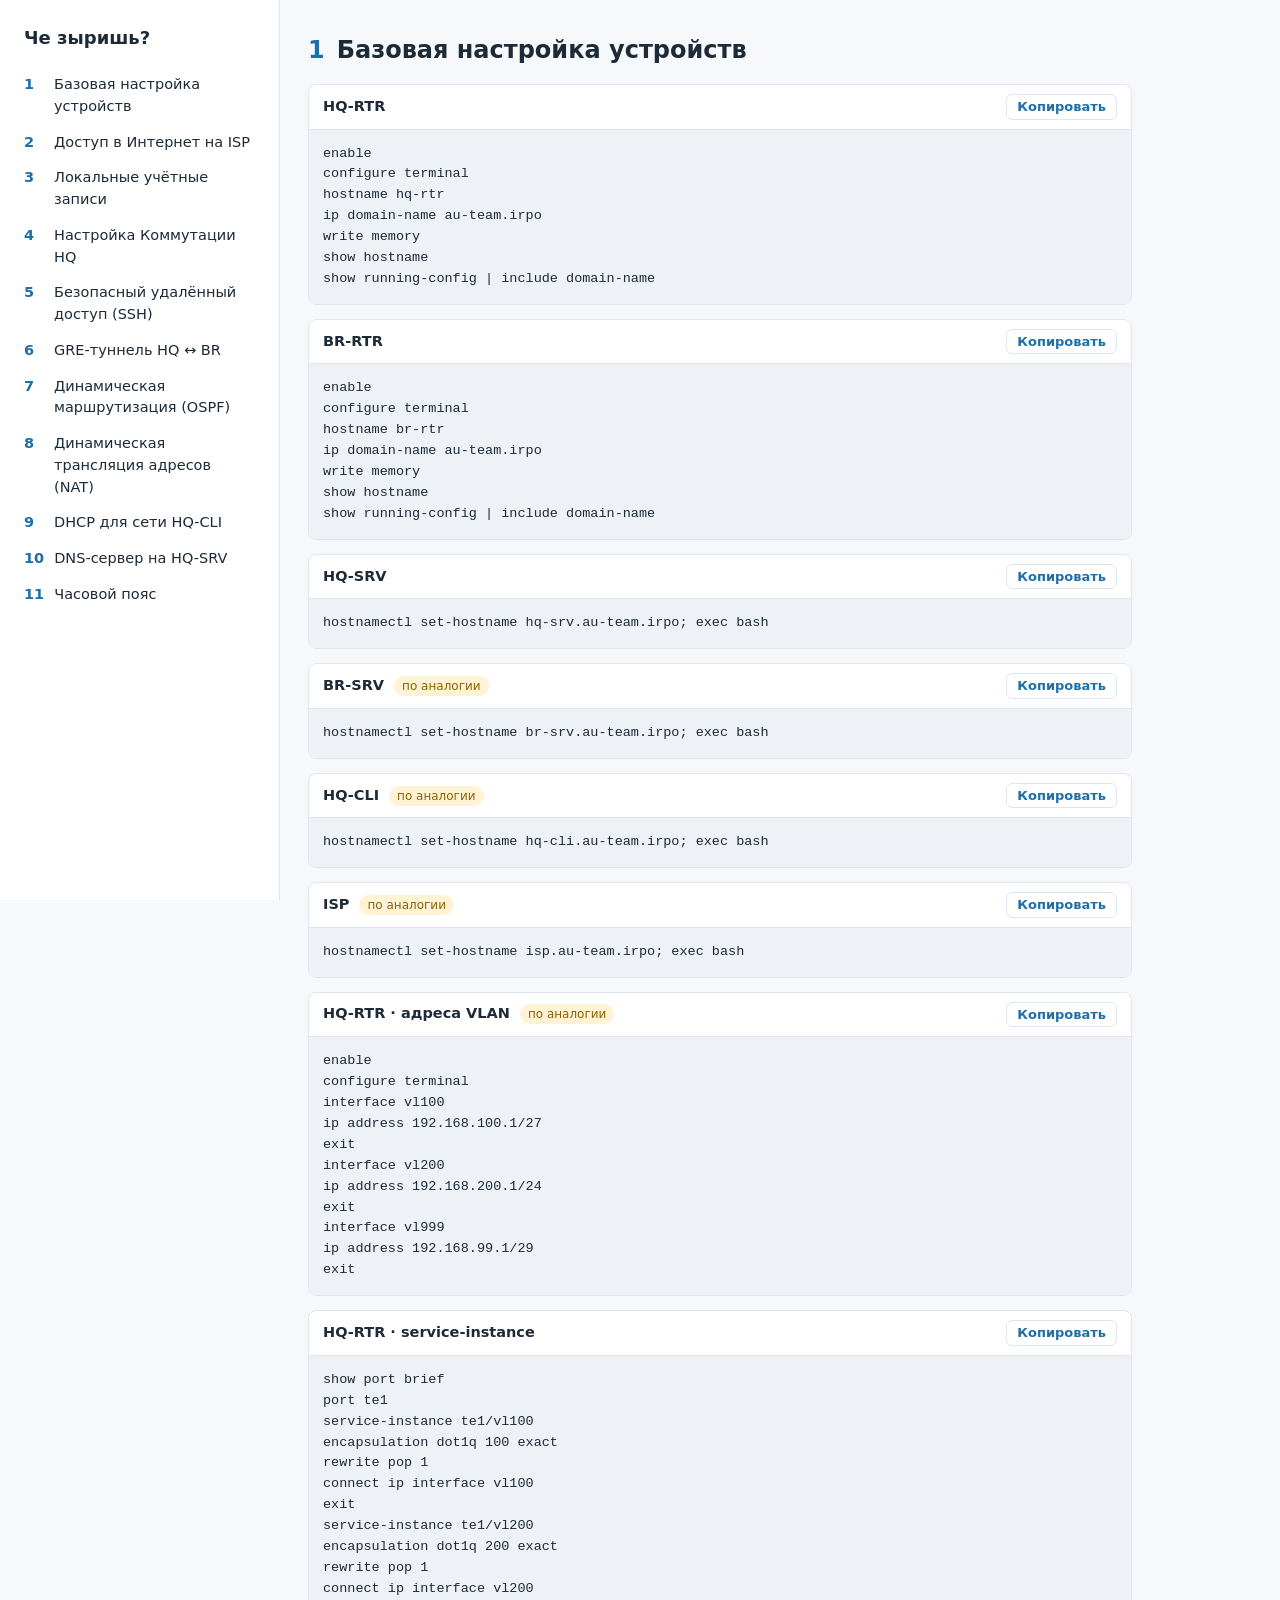
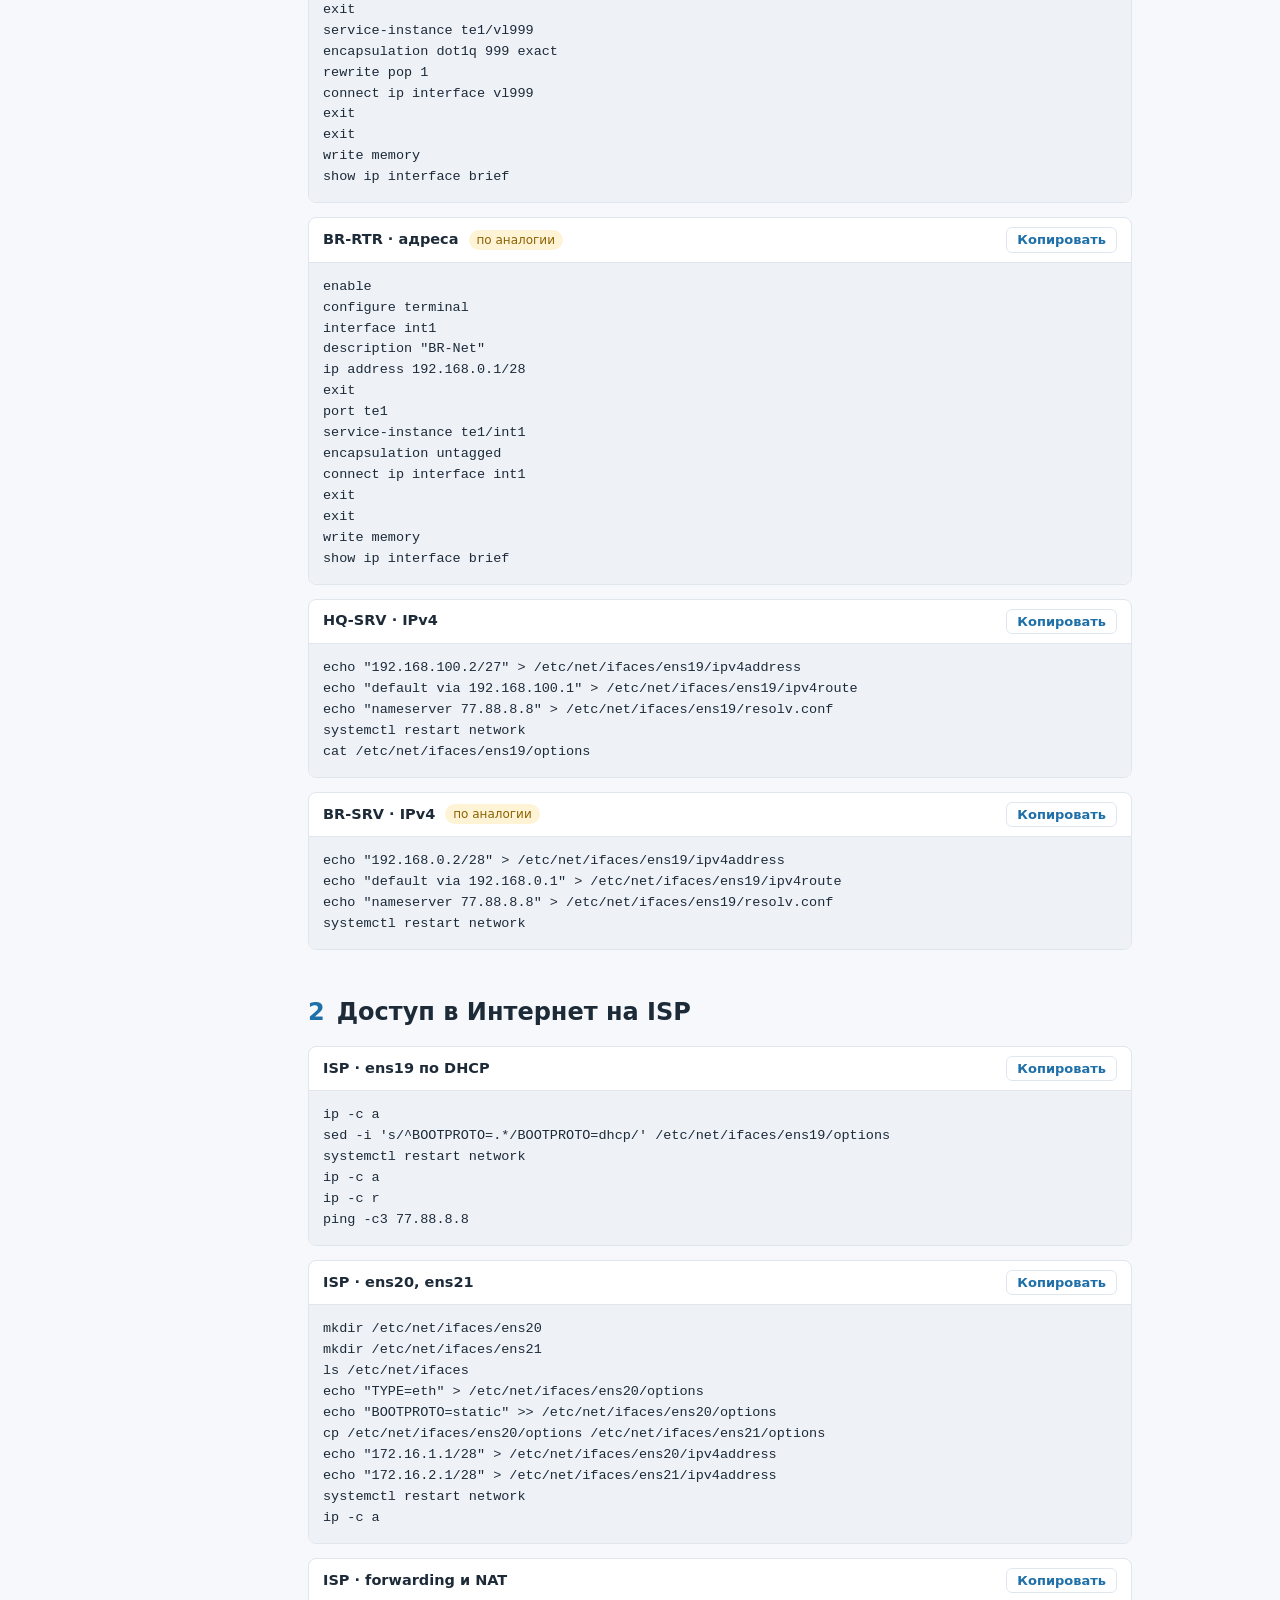
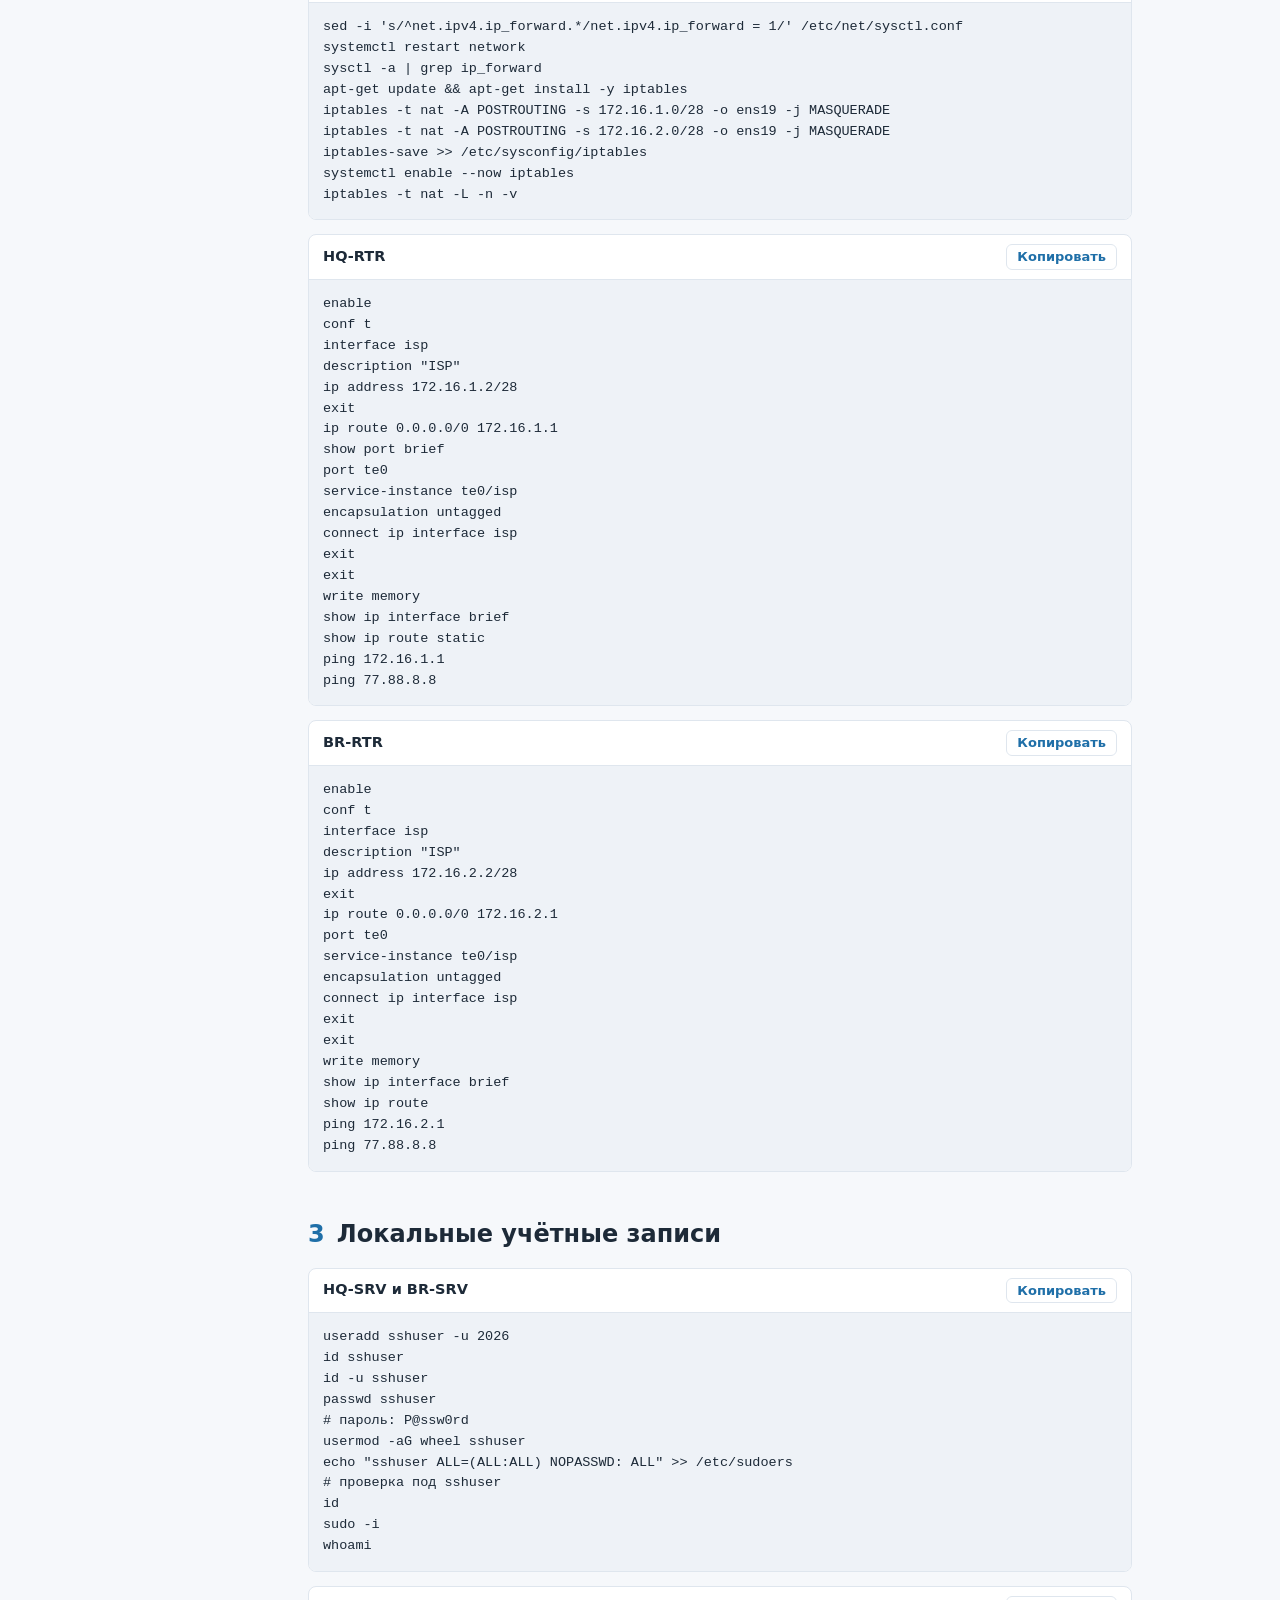
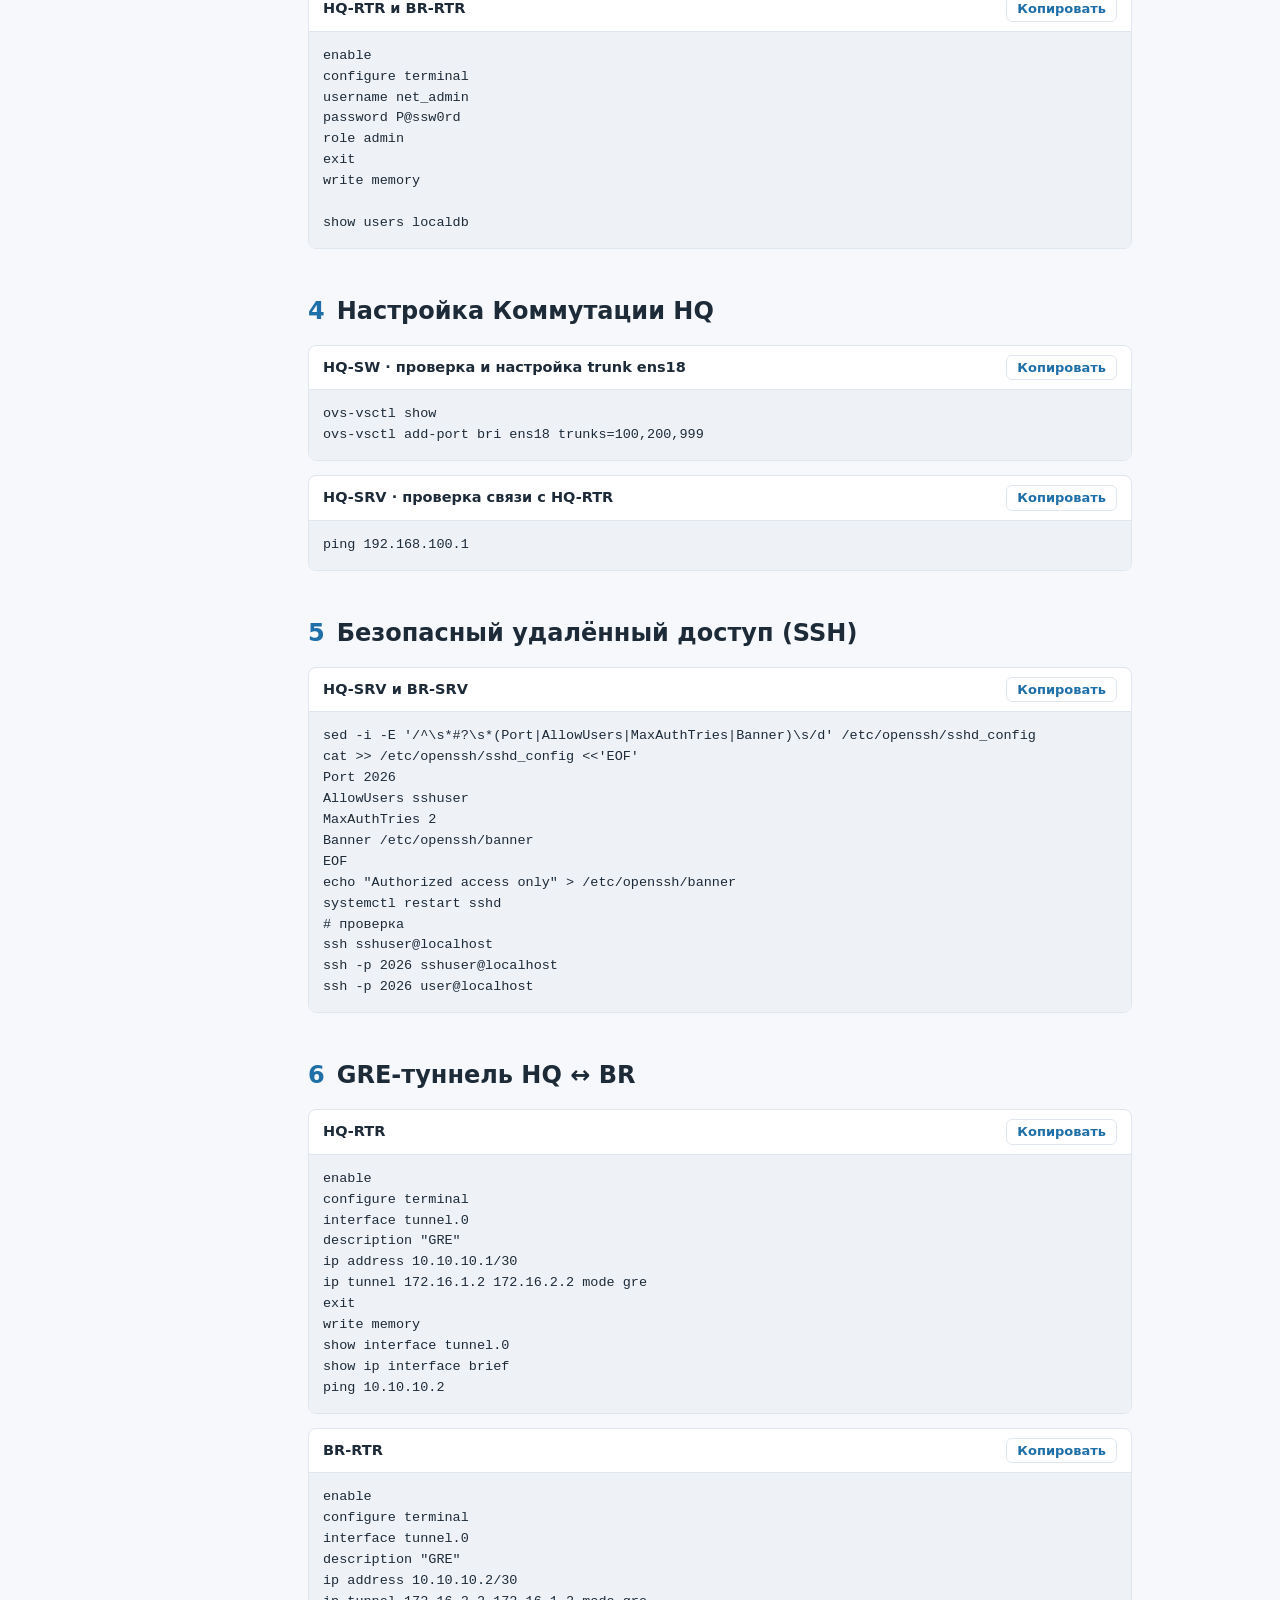
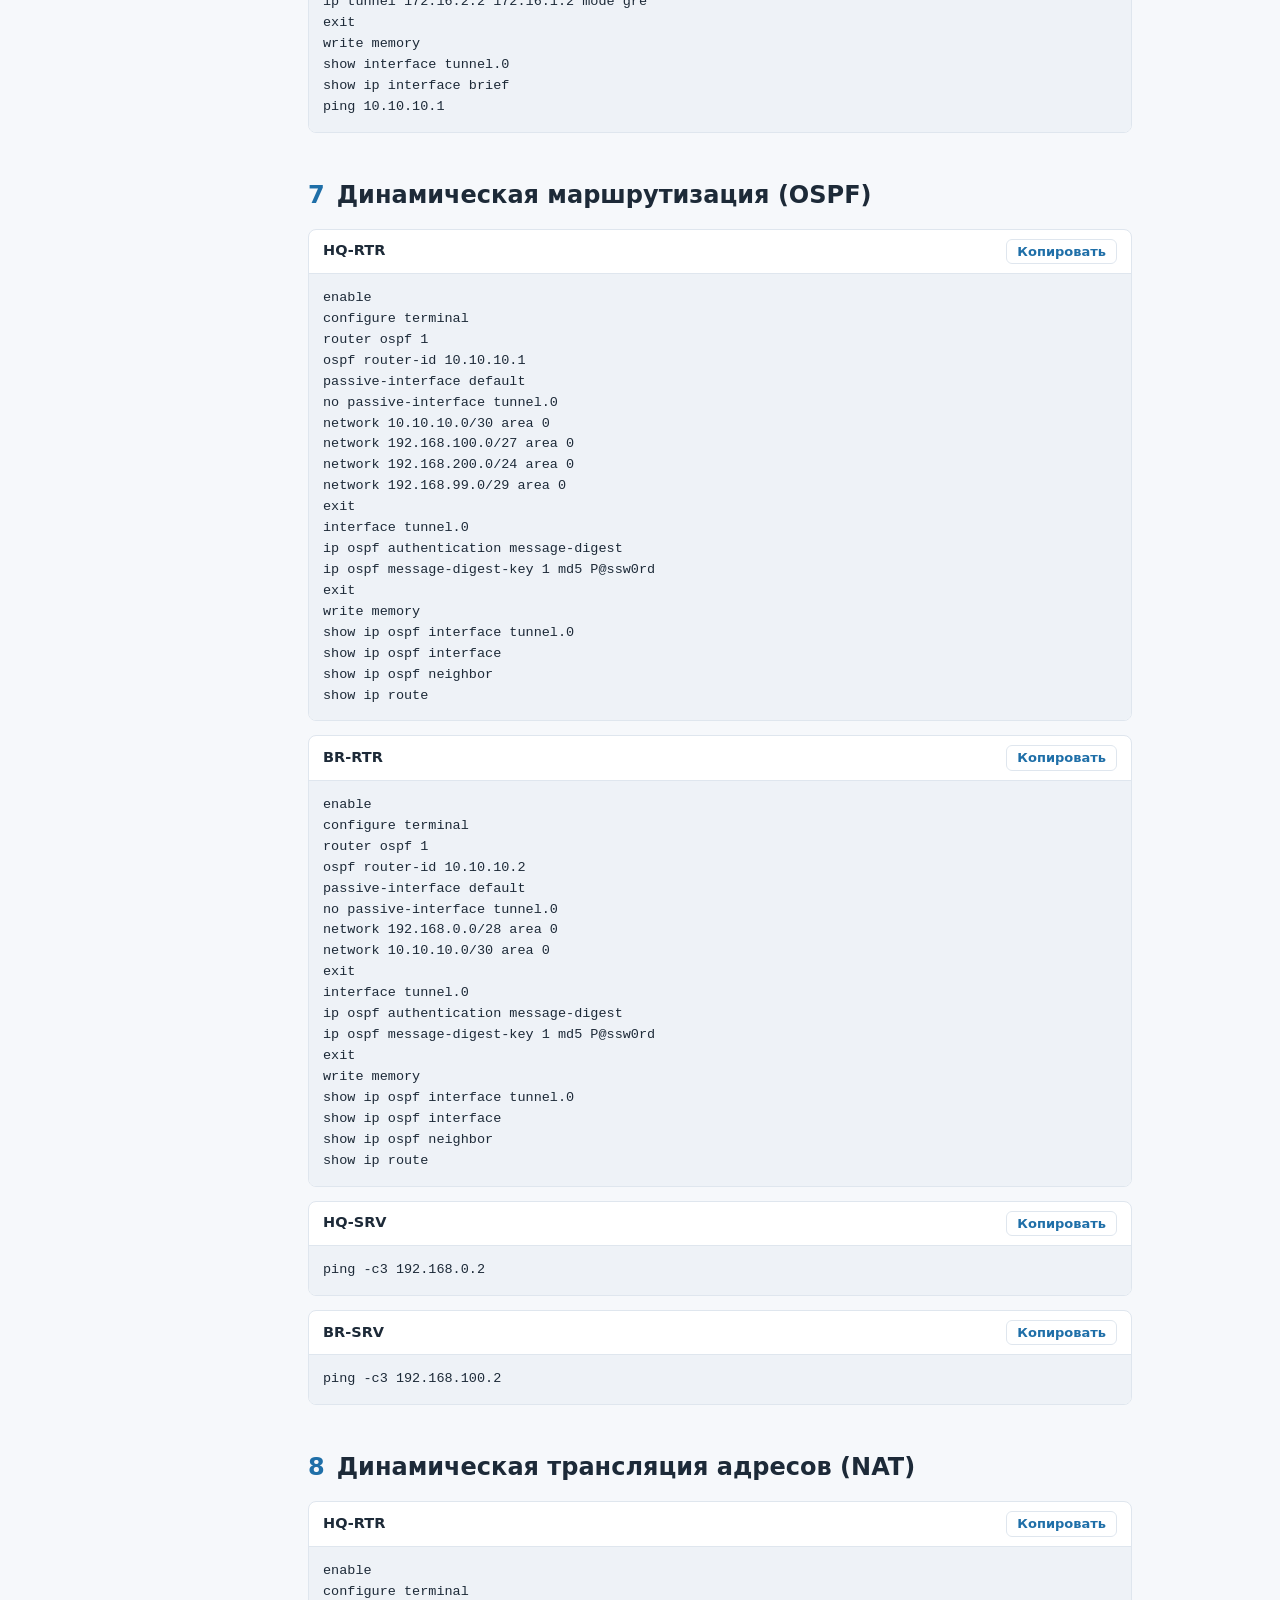
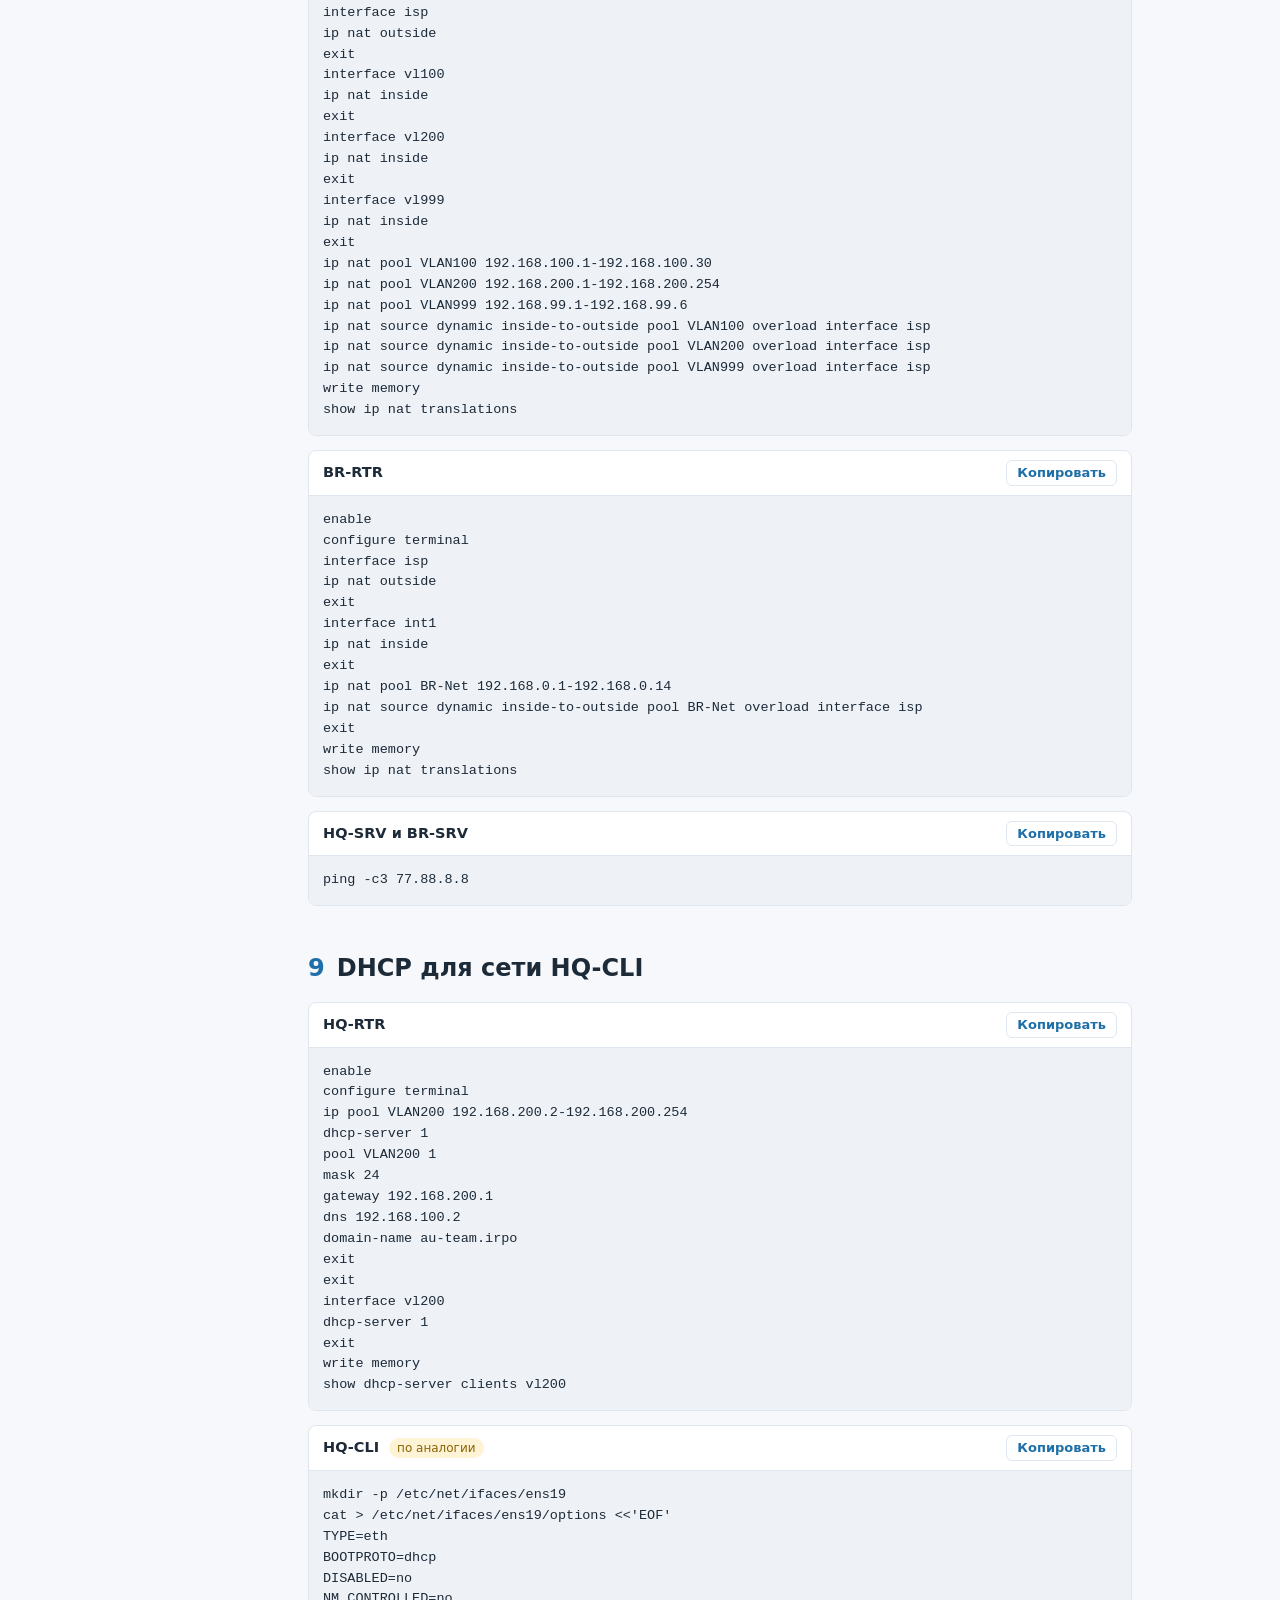
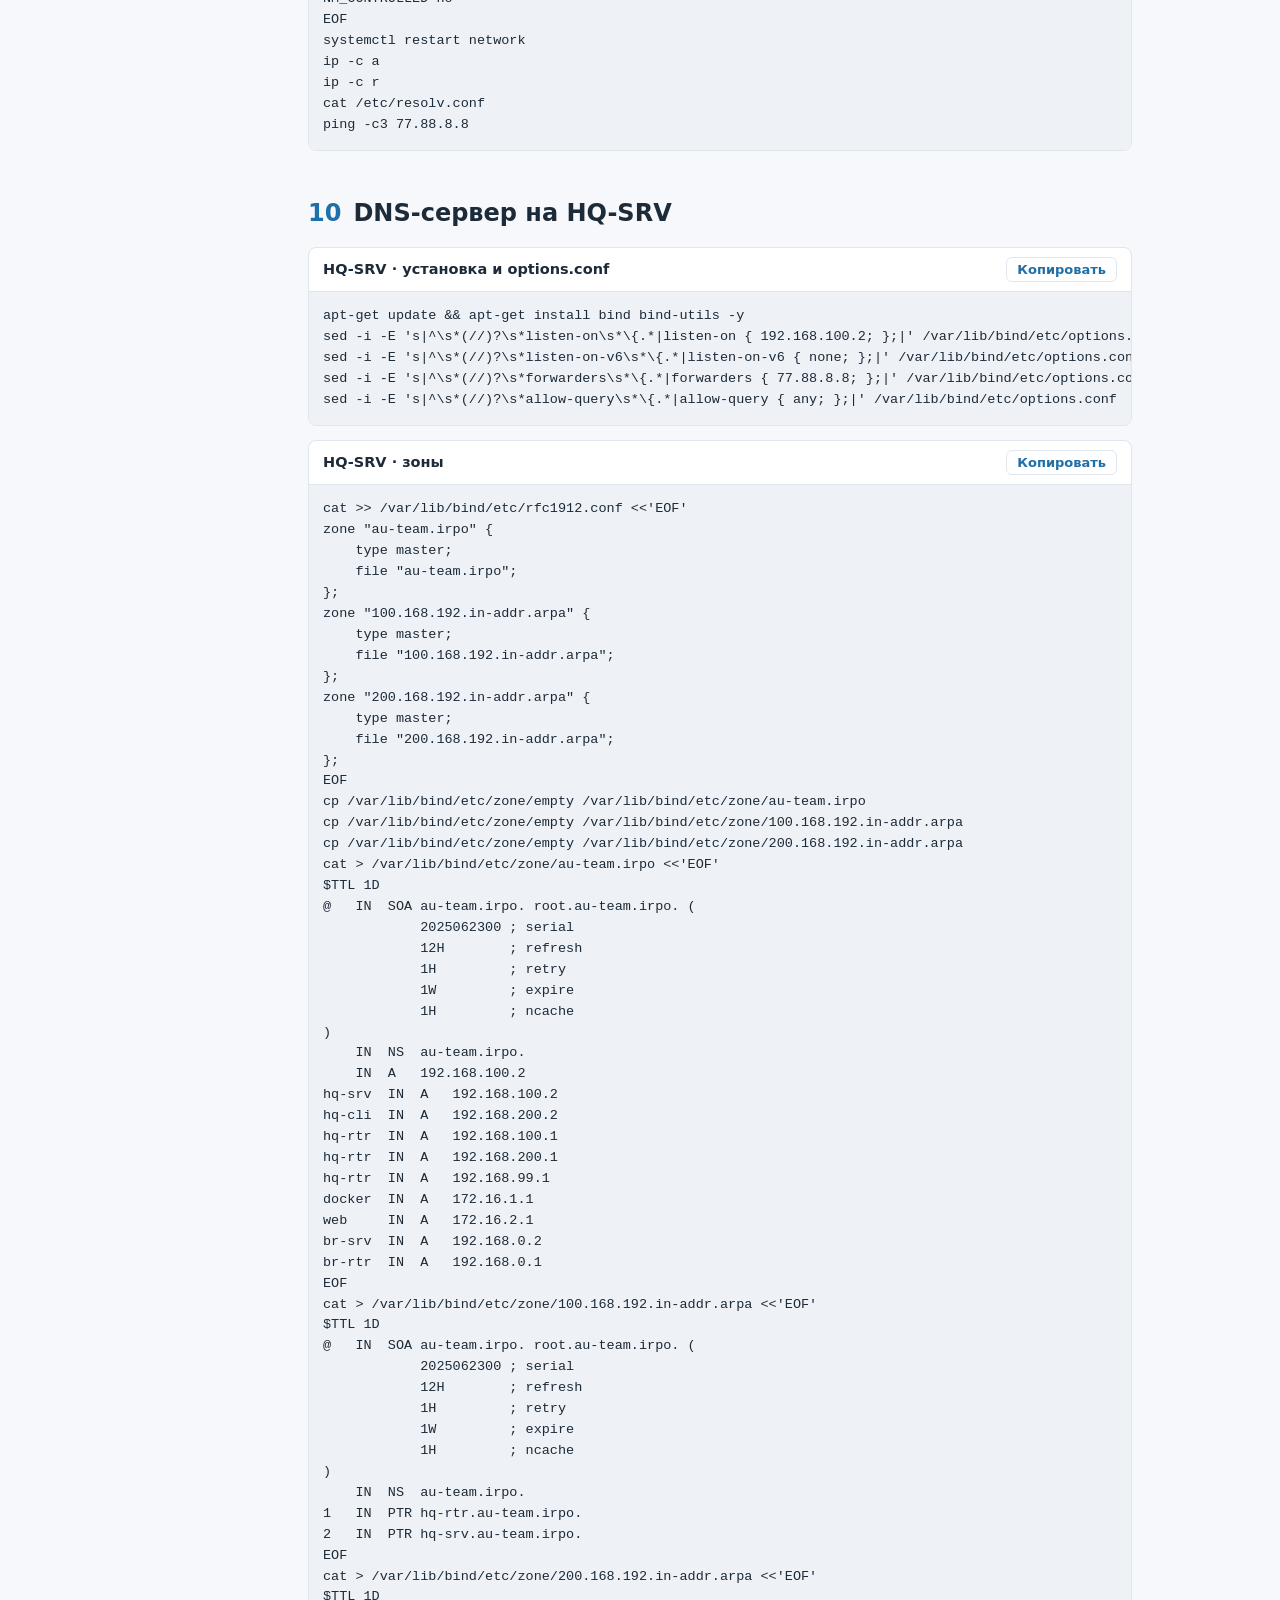
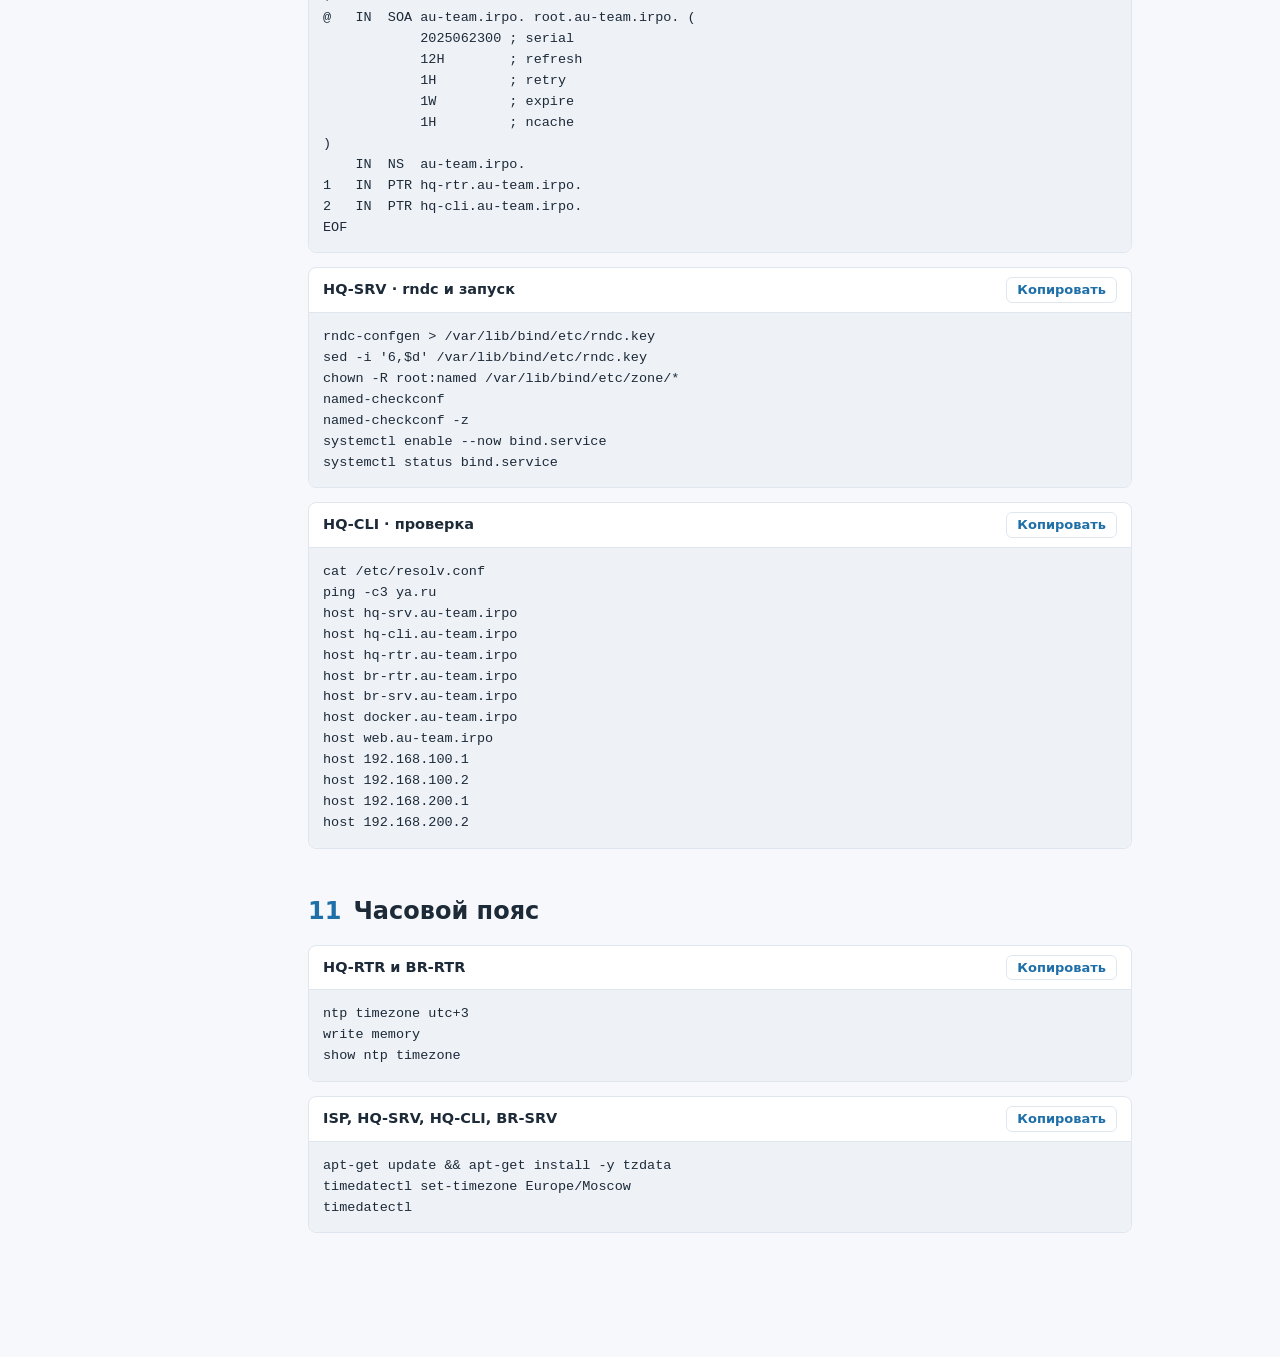
==== commit 9f7fb122: "Update index.html" ====
--- a/index.html
+++ b/index.html
@@ -1,181 +1,31 @@
-<!DOCTYPE html>
-<html lang="ru">
- <head>
-  <meta charset="utf-8"/>
-  <meta content="width=device-width,initial-scale=1" name="viewport"/>
-  <title>
-   nnp26 &mdash; lol
-  </title>
-  <link href="assets/css/styles.css" rel="stylesheet"/>
- </head>
- <body>
-  <!-- Навигация по разделам сайта -->
-  <nav>
-   <h1>
-    &CHcy;&iecy; &zcy;&ycy;&rcy;&icy;&shcy;&softcy;?
-   </h1>
-   <a href="#t1">
-    <b>
-     1
-    </b>
-    &Bcy;&acy;&zcy;&ocy;&vcy;&acy;&yacy; &ncy;&acy;&scy;&tcy;&rcy;&ocy;&jcy;&kcy;&acy; &ucy;&scy;&tcy;&rcy;&ocy;&jcy;&scy;&tcy;&vcy;
-   </a>
-   <a href="#t2">
-    <b>
-     2
-    </b>
-    &Dcy;&ocy;&scy;&tcy;&ucy;&pcy; &vcy; &Icy;&ncy;&tcy;&iecy;&rcy;&ncy;&iecy;&tcy; &ncy;&acy; ISP
-   </a>
-   <a href="#t3">
-    <b>
-     3
-    </b>
-    &Lcy;&ocy;&kcy;&acy;&lcy;&softcy;&ncy;&ycy;&iecy; &ucy;&chcy;&iocy;&tcy;&ncy;&ycy;&iecy; &zcy;&acy;&pcy;&icy;&scy;&icy;
-   </a>
-   <a href="#t4">
-    <b>
-     4
-    </b>
-    &Ncy;&acy;&scy;&tcy;&rcy;&ocy;&jcy;&kcy;&acy; &Kcy;&ocy;&mcy;&mcy;&ucy;&tcy;&acy;&tscy;&icy;&icy; HQ
-   </a>
-   <a href="#t5">
-    <b>
-     5
-    </b>
-    &Bcy;&iecy;&zcy;&ocy;&pcy;&acy;&scy;&ncy;&ycy;&jcy; &ucy;&dcy;&acy;&lcy;&iocy;&ncy;&ncy;&ycy;&jcy; &dcy;&ocy;&scy;&tcy;&ucy;&pcy; (SSH)
-   </a>
-   <a href="#t6">
-    <b>
-     6
-    </b>
-    GRE-&tcy;&ucy;&ncy;&ncy;&iecy;&lcy;&softcy; HQ &harr; BR
-   </a>
-   <a href="#t7">
-    <b>
-     7
-    </b>
-    &Dcy;&icy;&ncy;&acy;&mcy;&icy;&chcy;&iecy;&scy;&kcy;&acy;&yacy; &mcy;&acy;&rcy;&shcy;&rcy;&ucy;&tcy;&icy;&zcy;&acy;&tscy;&icy;&yacy; (OSPF)
-   </a>
-   <a href="#t8">
-    <b>
-     8
-    </b>
-    &Dcy;&icy;&ncy;&acy;&mcy;&icy;&chcy;&iecy;&scy;&kcy;&acy;&yacy; &tcy;&rcy;&acy;&ncy;&scy;&lcy;&yacy;&tscy;&icy;&yacy; &acy;&dcy;&rcy;&iecy;&scy;&ocy;&vcy; (NAT)
-   </a>
-   <a href="#t9">
-    <b>
-     9
-    </b>
-    DHCP &dcy;&lcy;&yacy; &scy;&iecy;&tcy;&icy; HQ-CLI
-   </a>
-   <a href="#t10">
-    <b>
-     10
-    </b>
-    DNS-&scy;&iecy;&rcy;&vcy;&iecy;&rcy; &ncy;&acy; HQ-SRV
-   </a>
-   <a href="#t11">
-    <b>
-     11
-    </b>
-    &CHcy;&acy;&scy;&ocy;&vcy;&ocy;&jcy; &pcy;&ocy;&yacy;&scy;
-   </a>
-  </nav>
-  <!-- Основное содержимое: каждый раздел находится в отдельной section -->
-  <main>
-   <section id="t1">
-    <h2>
-     <span>
-      1
-     </span>
-     &Bcy;&acy;&zcy;&ocy;&vcy;&acy;&yacy; &ncy;&acy;&scy;&tcy;&rcy;&ocy;&jcy;&kcy;&acy; &ucy;&scy;&tcy;&rcy;&ocy;&jcy;&scy;&tcy;&vcy;
-    </h2>
-    <div class="blk">
-     <h3>
-      HQ-RTR
-      <button>
-       &Kcy;&ocy;&pcy;&icy;&rcy;&ocy;&vcy;&acy;&tcy;&softcy;
-      </button>
-     </h3>
-     <pre>enable
+<!doctype html><html lang="ru"><head><meta charset="utf-8"><meta name="viewport" content="width=device-width,initial-scale=1"><title>nnp26 — lol</title><style>
+:root{--bg:#f6f8fb;--ink:#1d2a38;--mut:#6b7b8c;--acc:#1f6fa8;--line:#dfe6ee;--code:#eef2f7}
+*{box-sizing:border-box}body{margin:0;font:16px/1.5 "Segoe UI",system-ui,sans-serif;color:var(--ink);background:var(--bg);display:flex}
+nav{position:sticky;top:0;height:100vh;width:280px;flex:none;overflow:auto;padding:24px 16px;border-right:1px solid var(--line);background:#fff}
+nav h1{font-size:18px;margin:0 8px 16px}nav a{display:flex;gap:10px;padding:7px 8px;color:var(--ink);text-decoration:none;border-radius:6px;font-size:14.5px}
+nav a:hover,nav a:focus-visible{background:var(--code);outline:0}nav b{color:var(--acc);min-width:20px}
+main{flex:1;min-width:0;max-width:880px;padding:32px 28px 80px}section{margin-bottom:44px}
+h2{font-size:24px;margin:0 0 16px;display:flex;gap:12px;align-items:baseline}h2 span{color:var(--acc);font-weight:700}
+.blk{background:#fff;border:1px solid var(--line);border-radius:8px;margin-bottom:14px;overflow:hidden}
+h3{margin:0;padding:9px 14px;font-size:14.5px;font-weight:600;border-bottom:1px solid var(--line);display:flex;gap:10px;align-items:center}
+h3 em{font-style:normal;font-weight:400;font-size:12px;color:#8a6200;background:#fff3d6;padding:1px 8px;border-radius:10px}
+h3 button{margin-left:auto;font:inherit;font-size:13px;color:var(--acc);background:none;border:1px solid var(--line);border-radius:6px;padding:2px 10px;cursor:pointer}
+h3 button:hover,h3 button:focus-visible{background:var(--code)}
+pre{margin:0;padding:14px;background:var(--code);overflow-x:auto;font:13.5px/1.55 ui-monospace,Consolas,monospace}
+@media(max-width:760px){body{display:block}nav{position:static;height:auto;width:auto;display:flex;flex-wrap:wrap;gap:4px;border:0;border-bottom:1px solid var(--line)}nav h1{width:100%}main{padding:20px 14px}}
+</style></head><body><nav><h1>Че зыришь?</h1><a href="#t1"><b>1</b>Базовая настройка устройств</a><a href="#t2"><b>2</b>Доступ в Интернет на ISP</a><a href="#t3"><b>3</b>Локальные учётные записи</a><a href="#t4"><b>4</b>Настройка Коммутации HQ</a><a href="#t5"><b>5</b>Безопасный удалённый доступ (SSH)</a><a href="#t6"><b>6</b>GRE-туннель HQ ↔ BR</a><a href="#t7"><b>7</b>Динамическая маршрутизация (OSPF)</a><a href="#t8"><b>8</b>Динамическая трансляция адресов (NAT)</a><a href="#t9"><b>9</b>DHCP для сети HQ-CLI</a><a href="#t10"><b>10</b>DNS-сервер на HQ-SRV</a><a href="#t11"><b>11</b>Часовой пояс</a></nav><main><section id="t1"><h2><span>1</span>Базовая настройка устройств</h2><div class="blk"><h3>HQ-RTR<button>Копировать</button></h3><pre>enable
 configure terminal
 hostname hq-rtr
 ip domain-name au-team.irpo
 write memory
 show hostname
-show running-config | include domain-name</pre>
-    </div>
-    <div class="blk">
-     <h3>
-      BR-RTR
-      <button>
-       &Kcy;&ocy;&pcy;&icy;&rcy;&ocy;&vcy;&acy;&tcy;&softcy;
-      </button>
-     </h3>
-     <pre>enable
+show running-config | include domain-name</pre></div><div class="blk"><h3>BR-RTR<button>Копировать</button></h3><pre>enable
 configure terminal
 hostname br-rtr
 ip domain-name au-team.irpo
 write memory
 show hostname
-show running-config | include domain-name</pre>
-    </div>
-    <div class="blk">
-     <h3>
-      HQ-SRV
-      <button>
-       &Kcy;&ocy;&pcy;&icy;&rcy;&ocy;&vcy;&acy;&tcy;&softcy;
-      </button>
-     </h3>
-     <pre>hostnamectl set-hostname hq-srv.au-team.irpo; exec bash</pre>
-    </div>
-    <div class="blk">
-     <h3>
-      BR-SRV
-      <em>
-       &pcy;&ocy; &acy;&ncy;&acy;&lcy;&ocy;&gcy;&icy;&icy;
-      </em>
-      <button>
-       &Kcy;&ocy;&pcy;&icy;&rcy;&ocy;&vcy;&acy;&tcy;&softcy;
-      </button>
-     </h3>
-     <pre>hostnamectl set-hostname br-srv.au-team.irpo; exec bash</pre>
-    </div>
-    <div class="blk">
-     <h3>
-      HQ-CLI
-      <em>
-       &pcy;&ocy; &acy;&ncy;&acy;&lcy;&ocy;&gcy;&icy;&icy;
-      </em>
-      <button>
-       &Kcy;&ocy;&pcy;&icy;&rcy;&ocy;&vcy;&acy;&tcy;&softcy;
-      </button>
-     </h3>
-     <pre>hostnamectl set-hostname hq-cli.au-team.irpo; exec bash</pre>
-    </div>
-    <div class="blk">
-     <h3>
-      ISP
-      <em>
-       &pcy;&ocy; &acy;&ncy;&acy;&lcy;&ocy;&gcy;&icy;&icy;
-      </em>
-      <button>
-       &Kcy;&ocy;&pcy;&icy;&rcy;&ocy;&vcy;&acy;&tcy;&softcy;
-      </button>
-     </h3>
-     <pre>hostnamectl set-hostname isp.au-team.irpo; exec bash</pre>
-    </div>
-    <div class="blk">
-     <h3>
-      HQ-RTR &middot; &acy;&dcy;&rcy;&iecy;&scy;&acy; VLAN
-      <em>
-       &pcy;&ocy; &acy;&ncy;&acy;&lcy;&ocy;&gcy;&icy;&icy;
-      </em>
-      <button>
-       &Kcy;&ocy;&pcy;&icy;&rcy;&ocy;&vcy;&acy;&tcy;&softcy;
-      </button>
-     </h3>
-     <pre>enable
+show running-config | include domain-name</pre></div><div class="blk"><h3>HQ-SRV<button>Копировать</button></h3><pre>hostnamectl set-hostname hq-srv.au-team.irpo; exec bash</pre></div><div class="blk"><h3>BR-SRV<em>по аналогии</em><button>Копировать</button></h3><pre>hostnamectl set-hostname br-srv.au-team.irpo; exec bash</pre></div><div class="blk"><h3>HQ-CLI<em>по аналогии</em><button>Копировать</button></h3><pre>hostnamectl set-hostname hq-cli.au-team.irpo; exec bash</pre></div><div class="blk"><h3>ISP<em>по аналогии</em><button>Копировать</button></h3><pre>hostnamectl set-hostname isp.au-team.irpo; exec bash</pre></div><div class="blk"><h3>HQ-RTR · адреса VLAN<em>по аналогии</em><button>Копировать</button></h3><pre>enable
 configure terminal
 interface vl100
 ip address 192.168.100.1/27
@@ -185,16 +35,7 @@
 exit
 interface vl999
 ip address 192.168.99.1/29
-exit</pre>
-    </div>
-    <div class="blk">
-     <h3>
-      HQ-RTR &middot; service-instance
-      <button>
-       &Kcy;&ocy;&pcy;&icy;&rcy;&ocy;&vcy;&acy;&tcy;&softcy;
-      </button>
-     </h3>
-     <pre>show port brief
+exit</pre></div><div class="blk"><h3>HQ-RTR · service-instance<button>Копировать</button></h3><pre>show port brief
 port te1
 service-instance te1/vl100
 encapsulation dot1q 100 exact
@@ -213,19 +54,7 @@
 exit
 exit
 write memory
-show ip interface brief</pre>
-    </div>
-    <div class="blk">
-     <h3>
-      BR-RTR &middot; &acy;&dcy;&rcy;&iecy;&scy;&acy;
-      <em>
-       &pcy;&ocy; &acy;&ncy;&acy;&lcy;&ocy;&gcy;&icy;&icy;
-      </em>
-      <button>
-       &Kcy;&ocy;&pcy;&icy;&rcy;&ocy;&vcy;&acy;&tcy;&softcy;
-      </button>
-     </h3>
-     <pre>enable
+show ip interface brief</pre></div><div class="blk"><h3>BR-RTR · адреса<em>по аналогии</em><button>Копировать</button></h3><pre>enable
 configure terminal
 interface int1
 description "BR-Net"
@@ -238,84 +67,28 @@
 exit
 exit
 write memory
-show ip interface brief</pre>
-    </div>
-    <div class="blk">
-     <h3>
-      HQ-SRV &middot; IPv4
-      <button>
-       &Kcy;&ocy;&pcy;&icy;&rcy;&ocy;&vcy;&acy;&tcy;&softcy;
-      </button>
-     </h3>
-     <pre>echo "192.168.100.2/27" &gt; /etc/net/ifaces/ens19/ipv4address
-echo "default via 192.168.100.1" &gt; /etc/net/ifaces/ens19/ipv4route
-echo "nameserver 77.88.8.8" &gt; /etc/net/ifaces/ens19/resolv.conf
-systemctl restart network
-cat /etc/net/ifaces/ens19/options</pre>
-    </div>
-    <div class="blk">
-     <h3>
-      BR-SRV &middot; IPv4
-      <em>
-       &pcy;&ocy; &acy;&ncy;&acy;&lcy;&ocy;&gcy;&icy;&icy;
-      </em>
-      <button>
-       &Kcy;&ocy;&pcy;&icy;&rcy;&ocy;&vcy;&acy;&tcy;&softcy;
-      </button>
-     </h3>
-     <pre>echo "192.168.0.2/28" &gt; /etc/net/ifaces/ens19/ipv4address
-echo "default via 192.168.0.1" &gt; /etc/net/ifaces/ens19/ipv4route
-echo "nameserver 77.88.8.8" &gt; /etc/net/ifaces/ens19/resolv.conf
-systemctl restart network</pre>
-    </div>
-   </section>
-   <section id="t2">
-    <h2>
-     <span>
-      2
-     </span>
-     &Dcy;&ocy;&scy;&tcy;&ucy;&pcy; &vcy; &Icy;&ncy;&tcy;&iecy;&rcy;&ncy;&iecy;&tcy; &ncy;&acy; ISP
-    </h2>
-    <div class="blk">
-     <h3>
-      ISP &middot; ens19 &pcy;&ocy; DHCP
-      <button>
-       &Kcy;&ocy;&pcy;&icy;&rcy;&ocy;&vcy;&acy;&tcy;&softcy;
-      </button>
-     </h3>
-     <pre>ip -c a
-sed -i 's/^BOOTPROTO=.*/BOOTPROTO=dhcp/' /etc/net/ifaces/ens19/options
+show ip interface brief</pre></div><div class="blk"><h3>HQ-SRV · IPv4<button>Копировать</button></h3><pre>echo &quot;192.168.100.2/27&quot; &gt; /etc/net/ifaces/ens19/ipv4address
+echo &quot;default via 192.168.100.1&quot; &gt; /etc/net/ifaces/ens19/ipv4route
+echo &quot;nameserver 77.88.8.8&quot; &gt; /etc/net/ifaces/ens19/resolv.conf
+systemctl restart network
+cat /etc/net/ifaces/ens19/options</pre></div><div class="blk"><h3>BR-SRV · IPv4<em>по аналогии</em><button>Копировать</button></h3><pre>echo &quot;192.168.0.2/28&quot; &gt; /etc/net/ifaces/ens19/ipv4address
+echo &quot;default via 192.168.0.1&quot; &gt; /etc/net/ifaces/ens19/ipv4route
+echo &quot;nameserver 77.88.8.8&quot; &gt; /etc/net/ifaces/ens19/resolv.conf
+systemctl restart network</pre></div></section><section id="t2"><h2><span>2</span>Доступ в Интернет на ISP</h2><div class="blk"><h3>ISP · ens19 по DHCP<button>Копировать</button></h3><pre>ip -c a
+sed -i &#x27;s/^BOOTPROTO=.*/BOOTPROTO=dhcp/&#x27; /etc/net/ifaces/ens19/options
 systemctl restart network
 ip -c a
 ip -c r
-ping -c3 77.88.8.8</pre>
-    </div>
-    <div class="blk">
-     <h3>
-      ISP &middot; ens20, ens21
-      <button>
-       &Kcy;&ocy;&pcy;&icy;&rcy;&ocy;&vcy;&acy;&tcy;&softcy;
-      </button>
-     </h3>
-     <pre>mkdir /etc/net/ifaces/ens20
+ping -c3 77.88.8.8</pre></div><div class="blk"><h3>ISP · ens20, ens21<button>Копировать</button></h3><pre>mkdir /etc/net/ifaces/ens20
 mkdir /etc/net/ifaces/ens21
 ls /etc/net/ifaces
-echo "TYPE=eth" &gt; /etc/net/ifaces/ens20/options
-echo "BOOTPROTO=static" &gt;&gt; /etc/net/ifaces/ens20/options
+echo &quot;TYPE=eth&quot; &gt; /etc/net/ifaces/ens20/options
+echo &quot;BOOTPROTO=static&quot; &gt;&gt; /etc/net/ifaces/ens20/options
 cp /etc/net/ifaces/ens20/options /etc/net/ifaces/ens21/options
-echo "172.16.1.1/28" &gt; /etc/net/ifaces/ens20/ipv4address
-echo "172.16.2.1/28" &gt; /etc/net/ifaces/ens21/ipv4address
-systemctl restart network
-ip -c a</pre>
-    </div>
-    <div class="blk">
-     <h3>
-      ISP &middot; forwarding &icy; NAT
-      <button>
-       &Kcy;&ocy;&pcy;&icy;&rcy;&ocy;&vcy;&acy;&tcy;&softcy;
-      </button>
-     </h3>
-     <pre>sed -i 's/^net.ipv4.ip_forward.*/net.ipv4.ip_forward = 1/' /etc/net/sysctl.conf
+echo &quot;172.16.1.1/28&quot; &gt; /etc/net/ifaces/ens20/ipv4address
+echo &quot;172.16.2.1/28&quot; &gt; /etc/net/ifaces/ens21/ipv4address
+systemctl restart network
+ip -c a</pre></div><div class="blk"><h3>ISP · forwarding и NAT<button>Копировать</button></h3><pre>sed -i &#x27;s/^net.ipv4.ip_forward.*/net.ipv4.ip_forward = 1/&#x27; /etc/net/sysctl.conf
 systemctl restart network
 sysctl -a | grep ip_forward
 apt-get update &amp;&amp; apt-get install -y iptables
@@ -323,19 +96,10 @@
 iptables -t nat -A POSTROUTING -s 172.16.2.0/28 -o ens19 -j MASQUERADE
 iptables-save &gt;&gt; /etc/sysconfig/iptables
 systemctl enable --now iptables
-iptables -t nat -L -n -v</pre>
-    </div>
-    <div class="blk">
-     <h3>
-      HQ-RTR
-      <button>
-       &Kcy;&ocy;&pcy;&icy;&rcy;&ocy;&vcy;&acy;&tcy;&softcy;
-      </button>
-     </h3>
-     <pre>enable
+iptables -t nat -L -n -v</pre></div><div class="blk"><h3>HQ-RTR<button>Копировать</button></h3><pre>enable
 conf t
 interface isp
-description "ISP"
+description &quot;ISP&quot;
 ip address 172.16.1.2/28
 exit
 ip route 0.0.0.0/0 172.16.1.1
@@ -350,19 +114,10 @@
 show ip interface brief
 show ip route static
 ping 172.16.1.1
-ping 77.88.8.8</pre>
-    </div>
-    <div class="blk">
-     <h3>
-      BR-RTR
-      <button>
-       &Kcy;&ocy;&pcy;&icy;&rcy;&ocy;&vcy;&acy;&tcy;&softcy;
-      </button>
-     </h3>
-     <pre>enable
+ping 77.88.8.8</pre></div><div class="blk"><h3>BR-RTR<button>Копировать</button></h3><pre>enable
 conf t
 interface isp
-description "ISP"
+description &quot;ISP&quot;
 ip address 172.16.2.2/28
 exit
 ip route 0.0.0.0/0 172.16.2.1
@@ -376,43 +131,17 @@
 show ip interface brief
 show ip route
 ping 172.16.2.1
-ping 77.88.8.8</pre>
-    </div>
-   </section>
-   <section id="t3">
-    <h2>
-     <span>
-      3
-     </span>
-     &Lcy;&ocy;&kcy;&acy;&lcy;&softcy;&ncy;&ycy;&iecy; &ucy;&chcy;&iocy;&tcy;&ncy;&ycy;&iecy; &zcy;&acy;&pcy;&icy;&scy;&icy;
-    </h2>
-    <div class="blk">
-     <h3>
-      HQ-SRV &icy; BR-SRV
-      <button>
-       &Kcy;&ocy;&pcy;&icy;&rcy;&ocy;&vcy;&acy;&tcy;&softcy;
-      </button>
-     </h3>
-     <pre>useradd sshuser -u 2026
+ping 77.88.8.8</pre></div></section><section id="t3"><h2><span>3</span>Локальные учётные записи</h2><div class="blk"><h3>HQ-SRV и BR-SRV<button>Копировать</button></h3><pre>useradd sshuser -u 2026
 id sshuser
 id -u sshuser
 passwd sshuser
-# &pcy;&acy;&rcy;&ocy;&lcy;&softcy;: P@ssw0rd
+# пароль: P@ssw0rd
 usermod -aG wheel sshuser
-echo "sshuser ALL=(ALL:ALL) NOPASSWD: ALL" &gt;&gt; /etc/sudoers
-# &pcy;&rcy;&ocy;&vcy;&iecy;&rcy;&kcy;&acy; &pcy;&ocy;&dcy; sshuser
+echo &quot;sshuser ALL=(ALL:ALL) NOPASSWD: ALL&quot; &gt;&gt; /etc/sudoers
+# проверка под sshuser
 id
 sudo -i
-whoami</pre>
-    </div>
-    <div class="blk">
-     <h3>
-      HQ-RTR &icy; BR-RTR
-      <button>
-       &Kcy;&ocy;&pcy;&icy;&rcy;&ocy;&vcy;&acy;&tcy;&softcy;
-      </button>
-     </h3>
-     <pre>enable
+whoami</pre></div><div class="blk"><h3>HQ-RTR и BR-RTR<button>Копировать</button></h3><pre>enable
 configure terminal
 username net_admin
 password P@ssw0rd
@@ -420,171 +149,40 @@
 exit
 write memory
 
-show users localdb</pre>
-    </div>
-   </section>
-   <section id="t4">
-    <h2>
-     <span>
-      4
-     </span>
-     &Ncy;&acy;&scy;&tcy;&rcy;&ocy;&jcy;&kcy;&acy; &Kcy;&ocy;&mcy;&mcy;&ucy;&tcy;&acy;&tscy;&icy;&icy; HQ
-    </h2>
-    <div class="blk">
-     <h3>
-      HQ-SW &middot; &pcy;&ocy;&dcy;&gcy;&ocy;&tcy;&ocy;&vcy;&kcy;&acy; &icy;&ncy;&tcy;&iecy;&rcy;&fcy;&iecy;&jcy;&scy;&ocy;&vcy;
-      <button>
-       &Kcy;&ocy;&pcy;&icy;&rcy;&ocy;&vcy;&acy;&tcy;&softcy;
-      </button>
-     </h3>
-     <pre>ip link set dev bri up
-cd /etc/net/ifaces/
-mkdir -p ens18 ens19 ens20
-cp /etc/net/ifaces/ens3/options /etc/net/ifaces/ens18/options
-cp /etc/net/ifaces/ens3/options /etc/net/ifaces/ens19/options
-cp /etc/net/ifaces/ens3/options /etc/net/ifaces/ens20/options
-systemctl restart network</pre>
-    </div>
-    <div class="blk">
-     <h3>
-      HQ-SW &middot; trunk &kcy; HQ-RTR &chcy;&iecy;&rcy;&iecy;&zcy; ens18
-      <button>
-       &Kcy;&ocy;&pcy;&icy;&rcy;&ocy;&vcy;&acy;&tcy;&softcy;
-      </button>
-     </h3>
-     <pre>ovs-vsctl show
-ovs-vsctl add-port bri ens18 trunks=100,200,999
-ovs-vsctl show</pre>
-    </div>
-    <div class="blk">
-     <h3>
-      HQ-SW &middot; access-&pcy;&ocy;&rcy;&tcy; ens19 &dcy;&lcy;&yacy; HQ-SRV (VLAN 100)
-      <button>
-       &Kcy;&ocy;&pcy;&icy;&rcy;&ocy;&vcy;&acy;&tcy;&softcy;
-      </button>
-     </h3>
-     <pre>ovs-vsctl add-port bri ens19 tag=100
-ovs-vsctl show</pre>
-    </div>
-    <div class="blk">
-     <h3>
-      HQ-SW &middot; access-&pcy;&ocy;&rcy;&tcy; ens20 &dcy;&lcy;&yacy; HQ-CLI (VLAN 200)
-      <button>
-       &Kcy;&ocy;&pcy;&icy;&rcy;&ocy;&vcy;&acy;&tcy;&softcy;
-      </button>
-     </h3>
-     <pre>ovs-vsctl add-port bri ens20 tag=200
-ovs-vsctl show</pre>
-    </div>
-    <div class="blk">
-     <h3>
-      &Pcy;&rcy;&ocy;&vcy;&iecy;&rcy;&kcy;&acy; &scy;&vcy;&yacy;&zcy;&icy; &middot; HQ-SRV &rarr; HQ-RTR
-      <button>
-       &Kcy;&ocy;&pcy;&icy;&rcy;&ocy;&vcy;&acy;&tcy;&softcy;
-      </button>
-     </h3>
-     <pre>ping 192.168.100.1</pre>
-    </div>
-    <div class="blk">
-     <h3>
-      &Pcy;&rcy;&ocy;&vcy;&iecy;&rcy;&kcy;&acy; &scy;&vcy;&yacy;&zcy;&icy; &middot; HQ-CLI &rarr; HQ-RTR
-      <button>
-       &Kcy;&ocy;&pcy;&icy;&rcy;&ocy;&vcy;&acy;&tcy;&softcy;
-      </button>
-     </h3>
-     <pre>ping 192.168.200.1</pre>
-    </div>
-   </section>
-   <section id="t5">
-    <h2>
-     <span>
-      5
-     </span>
-     &Bcy;&iecy;&zcy;&ocy;&pcy;&acy;&scy;&ncy;&ycy;&jcy; &ucy;&dcy;&acy;&lcy;&iocy;&ncy;&ncy;&ycy;&jcy; &dcy;&ocy;&scy;&tcy;&ucy;&pcy; (SSH)
-    </h2>
-    <div class="blk">
-     <h3>
-      HQ-SRV &icy; BR-SRV
-      <button>
-       &Kcy;&ocy;&pcy;&icy;&rcy;&ocy;&vcy;&acy;&tcy;&softcy;
-      </button>
-     </h3>
-     <pre>sed -i -E '/^\s*#?\s*(Port|AllowUsers|MaxAuthTries|Banner)\s/d' /etc/openssh/sshd_config
-cat &gt;&gt; /etc/openssh/sshd_config &lt;&lt;'EOF'
+show users localdb</pre></div></section><section id="t4"><h2><span>4</span>Настройка Коммутации HQ</h2><div class="blk"><h3>HQ-SW · проверка и настройка trunk ens18<button>Копировать</button></h3><pre>ovs-vsctl show
+ovs-vsctl add-port bri ens18 trunks=100,200,999</pre></div><div class="blk"><h3>HQ-SRV · проверка связи с HQ-RTR<button>Копировать</button></h3><pre>ping 192.168.100.1</pre></div></section><section id="t5"><h2><span>5</span>Безопасный удалённый доступ (SSH)</h2><div class="blk"><h3>HQ-SRV и BR-SRV<button>Копировать</button></h3><pre>sed -i -E &#x27;/^\s*#?\s*(Port|AllowUsers|MaxAuthTries|Banner)\s/d&#x27; /etc/openssh/sshd_config
+cat &gt;&gt; /etc/openssh/sshd_config &lt;&lt;&#x27;EOF&#x27;
 Port 2026
 AllowUsers sshuser
 MaxAuthTries 2
 Banner /etc/openssh/banner
 EOF
-echo "Authorized access only" &gt; /etc/openssh/banner
+echo &quot;Authorized access only&quot; &gt; /etc/openssh/banner
 systemctl restart sshd
-# &pcy;&rcy;&ocy;&vcy;&iecy;&rcy;&kcy;&acy;
+# проверка
 ssh sshuser@localhost
 ssh -p 2026 sshuser@localhost
-ssh -p 2026 user@localhost</pre>
-    </div>
-   </section>
-   <section id="t6">
-    <h2>
-     <span>
-      6
-     </span>
-     GRE-&tcy;&ucy;&ncy;&ncy;&iecy;&lcy;&softcy; HQ &harr; BR
-    </h2>
-    <div class="blk">
-     <h3>
-      HQ-RTR
-      <button>
-       &Kcy;&ocy;&pcy;&icy;&rcy;&ocy;&vcy;&acy;&tcy;&softcy;
-      </button>
-     </h3>
-     <pre>enable
+ssh -p 2026 user@localhost</pre></div></section><section id="t6"><h2><span>6</span>GRE-туннель HQ ↔ BR</h2><div class="blk"><h3>HQ-RTR<button>Копировать</button></h3><pre>enable
 configure terminal
 interface tunnel.0
-description "GRE"
+description &quot;GRE&quot;
 ip address 10.10.10.1/30
 ip tunnel 172.16.1.2 172.16.2.2 mode gre
 exit
 write memory
 show interface tunnel.0
 show ip interface brief
-ping 10.10.10.2</pre>
-    </div>
-    <div class="blk">
-     <h3>
-      BR-RTR
-      <button>
-       &Kcy;&ocy;&pcy;&icy;&rcy;&ocy;&vcy;&acy;&tcy;&softcy;
-      </button>
-     </h3>
-     <pre>enable
+ping 10.10.10.2</pre></div><div class="blk"><h3>BR-RTR<button>Копировать</button></h3><pre>enable
 configure terminal
 interface tunnel.0
-description "GRE"
+description &quot;GRE&quot;
 ip address 10.10.10.2/30
 ip tunnel 172.16.2.2 172.16.1.2 mode gre
 exit
 write memory
 show interface tunnel.0
 show ip interface brief
-ping 10.10.10.1</pre>
-    </div>
-   </section>
-   <section id="t7">
-    <h2>
-     <span>
-      7
-     </span>
-     &Dcy;&icy;&ncy;&acy;&mcy;&icy;&chcy;&iecy;&scy;&kcy;&acy;&yacy; &mcy;&acy;&rcy;&shcy;&rcy;&ucy;&tcy;&icy;&zcy;&acy;&tscy;&icy;&yacy; (OSPF)
-    </h2>
-    <div class="blk">
-     <h3>
-      HQ-RTR
-      <button>
-       &Kcy;&ocy;&pcy;&icy;&rcy;&ocy;&vcy;&acy;&tcy;&softcy;
-      </button>
-     </h3>
-     <pre>enable
+ping 10.10.10.1</pre></div></section><section id="t7"><h2><span>7</span>Динамическая маршрутизация (OSPF)</h2><div class="blk"><h3>HQ-RTR<button>Копировать</button></h3><pre>enable
 configure terminal
 router ospf 1
 ospf router-id 10.10.10.1
@@ -603,16 +201,7 @@
 show ip ospf interface tunnel.0
 show ip ospf interface
 show ip ospf neighbor
-show ip route</pre>
-    </div>
-    <div class="blk">
-     <h3>
-      BR-RTR
-      <button>
-       &Kcy;&ocy;&pcy;&icy;&rcy;&ocy;&vcy;&acy;&tcy;&softcy;
-      </button>
-     </h3>
-     <pre>enable
+show ip route</pre></div><div class="blk"><h3>BR-RTR<button>Копировать</button></h3><pre>enable
 configure terminal
 router ospf 1
 ospf router-id 10.10.10.2
@@ -629,42 +218,7 @@
 show ip ospf interface tunnel.0
 show ip ospf interface
 show ip ospf neighbor
-show ip route</pre>
-    </div>
-    <div class="blk">
-     <h3>
-      HQ-SRV
-      <button>
-       &Kcy;&ocy;&pcy;&icy;&rcy;&ocy;&vcy;&acy;&tcy;&softcy;
-      </button>
-     </h3>
-     <pre>ping -c3 192.168.0.2</pre>
-    </div>
-    <div class="blk">
-     <h3>
-      BR-SRV
-      <button>
-       &Kcy;&ocy;&pcy;&icy;&rcy;&ocy;&vcy;&acy;&tcy;&softcy;
-      </button>
-     </h3>
-     <pre>ping -c3 192.168.100.2</pre>
-    </div>
-   </section>
-   <section id="t8">
-    <h2>
-     <span>
-      8
-     </span>
-     &Dcy;&icy;&ncy;&acy;&mcy;&icy;&chcy;&iecy;&scy;&kcy;&acy;&yacy; &tcy;&rcy;&acy;&ncy;&scy;&lcy;&yacy;&tscy;&icy;&yacy; &acy;&dcy;&rcy;&iecy;&scy;&ocy;&vcy; (NAT)
-    </h2>
-    <div class="blk">
-     <h3>
-      HQ-RTR
-      <button>
-       &Kcy;&ocy;&pcy;&icy;&rcy;&ocy;&vcy;&acy;&tcy;&softcy;
-      </button>
-     </h3>
-     <pre>enable
+show ip route</pre></div><div class="blk"><h3>HQ-SRV<button>Копировать</button></h3><pre>ping -c3 192.168.0.2</pre></div><div class="blk"><h3>BR-SRV<button>Копировать</button></h3><pre>ping -c3 192.168.100.2</pre></div></section><section id="t8"><h2><span>8</span>Динамическая трансляция адресов (NAT)</h2><div class="blk"><h3>HQ-RTR<button>Копировать</button></h3><pre>enable
 configure terminal
 interface isp
 ip nat outside
@@ -685,16 +239,7 @@
 ip nat source dynamic inside-to-outside pool VLAN200 overload interface isp
 ip nat source dynamic inside-to-outside pool VLAN999 overload interface isp
 write memory
-show ip nat translations</pre>
-    </div>
-    <div class="blk">
-     <h3>
-      BR-RTR
-      <button>
-       &Kcy;&ocy;&pcy;&icy;&rcy;&ocy;&vcy;&acy;&tcy;&softcy;
-      </button>
-     </h3>
-     <pre>enable
+show ip nat translations</pre></div><div class="blk"><h3>BR-RTR<button>Копировать</button></h3><pre>enable
 configure terminal
 interface isp
 ip nat outside
@@ -706,33 +251,7 @@
 ip nat source dynamic inside-to-outside pool BR-Net overload interface isp
 exit
 write memory
-show ip nat translations</pre>
-    </div>
-    <div class="blk">
-     <h3>
-      HQ-SRV &icy; BR-SRV
-      <button>
-       &Kcy;&ocy;&pcy;&icy;&rcy;&ocy;&vcy;&acy;&tcy;&softcy;
-      </button>
-     </h3>
-     <pre>ping -c3 77.88.8.8</pre>
-    </div>
-   </section>
-   <section id="t9">
-    <h2>
-     <span>
-      9
-     </span>
-     DHCP &dcy;&lcy;&yacy; &scy;&iecy;&tcy;&icy; HQ-CLI
-    </h2>
-    <div class="blk">
-     <h3>
-      HQ-RTR
-      <button>
-       &Kcy;&ocy;&pcy;&icy;&rcy;&ocy;&vcy;&acy;&tcy;&softcy;
-      </button>
-     </h3>
-     <pre>enable
+show ip nat translations</pre></div><div class="blk"><h3>HQ-SRV и BR-SRV<button>Копировать</button></h3><pre>ping -c3 77.88.8.8</pre></div></section><section id="t9"><h2><span>9</span>DHCP для сети HQ-CLI</h2><div class="blk"><h3>HQ-RTR<button>Копировать</button></h3><pre>enable
 configure terminal
 ip pool VLAN200 192.168.200.2-192.168.200.254
 dhcp-server 1
@@ -747,20 +266,8 @@
 dhcp-server 1
 exit
 write memory
-show dhcp-server clients vl200</pre>
-    </div>
-    <div class="blk">
-     <h3>
-      HQ-CLI
-      <em>
-       &pcy;&ocy; &acy;&ncy;&acy;&lcy;&ocy;&gcy;&icy;&icy;
-      </em>
-      <button>
-       &Kcy;&ocy;&pcy;&icy;&rcy;&ocy;&vcy;&acy;&tcy;&softcy;
-      </button>
-     </h3>
-     <pre>mkdir -p /etc/net/ifaces/ens19
-cat &gt; /etc/net/ifaces/ens19/options &lt;&lt;'EOF'
+show dhcp-server clients vl200</pre></div><div class="blk"><h3>HQ-CLI<em>по аналогии</em><button>Копировать</button></h3><pre>mkdir -p /etc/net/ifaces/ens19
+cat &gt; /etc/net/ifaces/ens19/options &lt;&lt;&#x27;EOF&#x27;
 TYPE=eth
 BOOTPROTO=dhcp
 DISABLED=no
@@ -770,54 +277,28 @@
 ip -c a
 ip -c r
 cat /etc/resolv.conf
-ping -c3 77.88.8.8</pre>
-    </div>
-   </section>
-   <section id="t10">
-    <h2>
-     <span>
-      10
-     </span>
-     DNS-&scy;&iecy;&rcy;&vcy;&iecy;&rcy; &ncy;&acy; HQ-SRV
-    </h2>
-    <div class="blk">
-     <h3>
-      HQ-SRV &middot; &ucy;&scy;&tcy;&acy;&ncy;&ocy;&vcy;&kcy;&acy; &icy; options.conf
-      <button>
-       &Kcy;&ocy;&pcy;&icy;&rcy;&ocy;&vcy;&acy;&tcy;&softcy;
-      </button>
-     </h3>
-     <pre>apt-get update &amp;&amp; apt-get install bind bind-utils -y
-sed -i -E 's|^\s*(//)?\s*listen-on\s*\{.*|listen-on { 192.168.100.2; };|' /var/lib/bind/etc/options.conf
-sed -i -E 's|^\s*(//)?\s*listen-on-v6\s*\{.*|listen-on-v6 { none; };|' /var/lib/bind/etc/options.conf
-sed -i -E 's|^\s*(//)?\s*forwarders\s*\{.*|forwarders { 77.88.8.8; };|' /var/lib/bind/etc/options.conf
-sed -i -E 's|^\s*(//)?\s*allow-query\s*\{.*|allow-query { any; };|' /var/lib/bind/etc/options.conf</pre>
-    </div>
-    <div class="blk">
-     <h3>
-      HQ-SRV &middot; &zcy;&ocy;&ncy;&ycy;
-      <button>
-       &Kcy;&ocy;&pcy;&icy;&rcy;&ocy;&vcy;&acy;&tcy;&softcy;
-      </button>
-     </h3>
-     <pre>cat &gt;&gt; /var/lib/bind/etc/rfc1912.conf &lt;&lt;'EOF'
-zone "au-team.irpo" {
+ping -c3 77.88.8.8</pre></div></section><section id="t10"><h2><span>10</span>DNS-сервер на HQ-SRV</h2><div class="blk"><h3>HQ-SRV · установка и options.conf<button>Копировать</button></h3><pre>apt-get update &amp;&amp; apt-get install bind bind-utils -y
+sed -i -E &#x27;s|^\s*(//)?\s*listen-on\s*\{.*|listen-on { 192.168.100.2; };|&#x27; /var/lib/bind/etc/options.conf
+sed -i -E &#x27;s|^\s*(//)?\s*listen-on-v6\s*\{.*|listen-on-v6 { none; };|&#x27; /var/lib/bind/etc/options.conf
+sed -i -E &#x27;s|^\s*(//)?\s*forwarders\s*\{.*|forwarders { 77.88.8.8; };|&#x27; /var/lib/bind/etc/options.conf
+sed -i -E &#x27;s|^\s*(//)?\s*allow-query\s*\{.*|allow-query { any; };|&#x27; /var/lib/bind/etc/options.conf</pre></div><div class="blk"><h3>HQ-SRV · зоны<button>Копировать</button></h3><pre>cat &gt;&gt; /var/lib/bind/etc/rfc1912.conf &lt;&lt;&#x27;EOF&#x27;
+zone &quot;au-team.irpo&quot; {
     type master;
-    file "au-team.irpo";
+    file &quot;au-team.irpo&quot;;
 };
-zone "100.168.192.in-addr.arpa" {
+zone &quot;100.168.192.in-addr.arpa&quot; {
     type master;
-    file "100.168.192.in-addr.arpa";
+    file &quot;100.168.192.in-addr.arpa&quot;;
 };
-zone "200.168.192.in-addr.arpa" {
+zone &quot;200.168.192.in-addr.arpa&quot; {
     type master;
-    file "200.168.192.in-addr.arpa";
+    file &quot;200.168.192.in-addr.arpa&quot;;
 };
 EOF
 cp /var/lib/bind/etc/zone/empty /var/lib/bind/etc/zone/au-team.irpo
 cp /var/lib/bind/etc/zone/empty /var/lib/bind/etc/zone/100.168.192.in-addr.arpa
 cp /var/lib/bind/etc/zone/empty /var/lib/bind/etc/zone/200.168.192.in-addr.arpa
-cat &gt; /var/lib/bind/etc/zone/au-team.irpo &lt;&lt;'EOF'
+cat &gt; /var/lib/bind/etc/zone/au-team.irpo &lt;&lt;&#x27;EOF&#x27;
 $TTL 1D
 @   IN  SOA au-team.irpo. root.au-team.irpo. (
             2025062300 ; serial
@@ -838,7 +319,7 @@
 br-srv  IN  A   192.168.0.2
 br-rtr  IN  A   192.168.0.1
 EOF
-cat &gt; /var/lib/bind/etc/zone/100.168.192.in-addr.arpa &lt;&lt;'EOF'
+cat &gt; /var/lib/bind/etc/zone/100.168.192.in-addr.arpa &lt;&lt;&#x27;EOF&#x27;
 $TTL 1D
 @   IN  SOA au-team.irpo. root.au-team.irpo. (
             2025062300 ; serial
@@ -851,7 +332,7 @@
 1   IN  PTR hq-rtr.au-team.irpo.
 2   IN  PTR hq-srv.au-team.irpo.
 EOF
-cat &gt; /var/lib/bind/etc/zone/200.168.192.in-addr.arpa &lt;&lt;'EOF'
+cat &gt; /var/lib/bind/etc/zone/200.168.192.in-addr.arpa &lt;&lt;&#x27;EOF&#x27;
 $TTL 1D
 @   IN  SOA au-team.irpo. root.au-team.irpo. (
             2025062300 ; serial
@@ -863,31 +344,13 @@
     IN  NS  au-team.irpo.
 1   IN  PTR hq-rtr.au-team.irpo.
 2   IN  PTR hq-cli.au-team.irpo.
-EOF</pre>
-    </div>
-    <div class="blk">
-     <h3>
-      HQ-SRV &middot; rndc &icy; &zcy;&acy;&pcy;&ucy;&scy;&kcy;
-      <button>
-       &Kcy;&ocy;&pcy;&icy;&rcy;&ocy;&vcy;&acy;&tcy;&softcy;
-      </button>
-     </h3>
-     <pre>rndc-confgen &gt; /var/lib/bind/etc/rndc.key
-sed -i '6,$d' /var/lib/bind/etc/rndc.key
+EOF</pre></div><div class="blk"><h3>HQ-SRV · rndc и запуск<button>Копировать</button></h3><pre>rndc-confgen &gt; /var/lib/bind/etc/rndc.key
+sed -i &#x27;6,$d&#x27; /var/lib/bind/etc/rndc.key
 chown -R root:named /var/lib/bind/etc/zone/*
 named-checkconf
 named-checkconf -z
 systemctl enable --now bind.service
-systemctl status bind.service</pre>
-    </div>
-    <div class="blk">
-     <h3>
-      HQ-CLI &middot; &pcy;&rcy;&ocy;&vcy;&iecy;&rcy;&kcy;&acy;
-      <button>
-       &Kcy;&ocy;&pcy;&icy;&rcy;&ocy;&vcy;&acy;&tcy;&softcy;
-      </button>
-     </h3>
-     <pre>cat /etc/resolv.conf
+systemctl status bind.service</pre></div><div class="blk"><h3>HQ-CLI · проверка<button>Копировать</button></h3><pre>cat /etc/resolv.conf
 ping -c3 ya.ru
 host hq-srv.au-team.irpo
 host hq-cli.au-team.irpo
@@ -899,42 +362,9 @@
 host 192.168.100.1
 host 192.168.100.2
 host 192.168.200.1
-host 192.168.200.2</pre>
-    </div>
-   </section>
-   <section id="t11">
-    <h2>
-     <span>
-      11
-     </span>
-     &CHcy;&acy;&scy;&ocy;&vcy;&ocy;&jcy; &pcy;&ocy;&yacy;&scy;
-    </h2>
-    <div class="blk">
-     <h3>
-      HQ-RTR &icy; BR-RTR
-      <button>
-       &Kcy;&ocy;&pcy;&icy;&rcy;&ocy;&vcy;&acy;&tcy;&softcy;
-      </button>
-     </h3>
-     <pre>ntp timezone utc+3
-write memory
-show ntp timezone</pre>
-    </div>
-    <div class="blk">
-     <h3>
-      ISP, HQ-SRV, HQ-CLI, BR-SRV
-      <button>
-       &Kcy;&ocy;&pcy;&icy;&rcy;&ocy;&vcy;&acy;&tcy;&softcy;
-      </button>
-     </h3>
-     <pre>apt-get update &amp;&amp; apt-get install -y tzdata
+host 192.168.200.2</pre></div></section><section id="t11"><h2><span>11</span>Часовой пояс</h2><div class="blk"><h3>HQ-RTR и BR-RTR<button>Копировать</button></h3><pre>ntp timezone utc+3
+write memory
+show ntp timezone</pre></div><div class="blk"><h3>ISP, HQ-SRV, HQ-CLI, BR-SRV<button>Копировать</button></h3><pre>apt-get update &amp;&amp; apt-get install -y tzdata
 timedatectl set-timezone Europe/Moscow
-timedatectl</pre>
-    </div>
-   </section>
-  </main>
-  <script defer="" src="assets/js/main.js">
-  </script>
- </body>
-</html>
-
+timedatectl</pre></div></section></main>
+<script>document.querySelectorAll('h3 button').forEach(b=>b.onclick=()=>{navigator.clipboard.writeText(b.closest('.blk').querySelector('pre').textContent);b.textContent='Скопировано';setTimeout(()=>b.textContent='Копировать',1500)})</script></body></html>
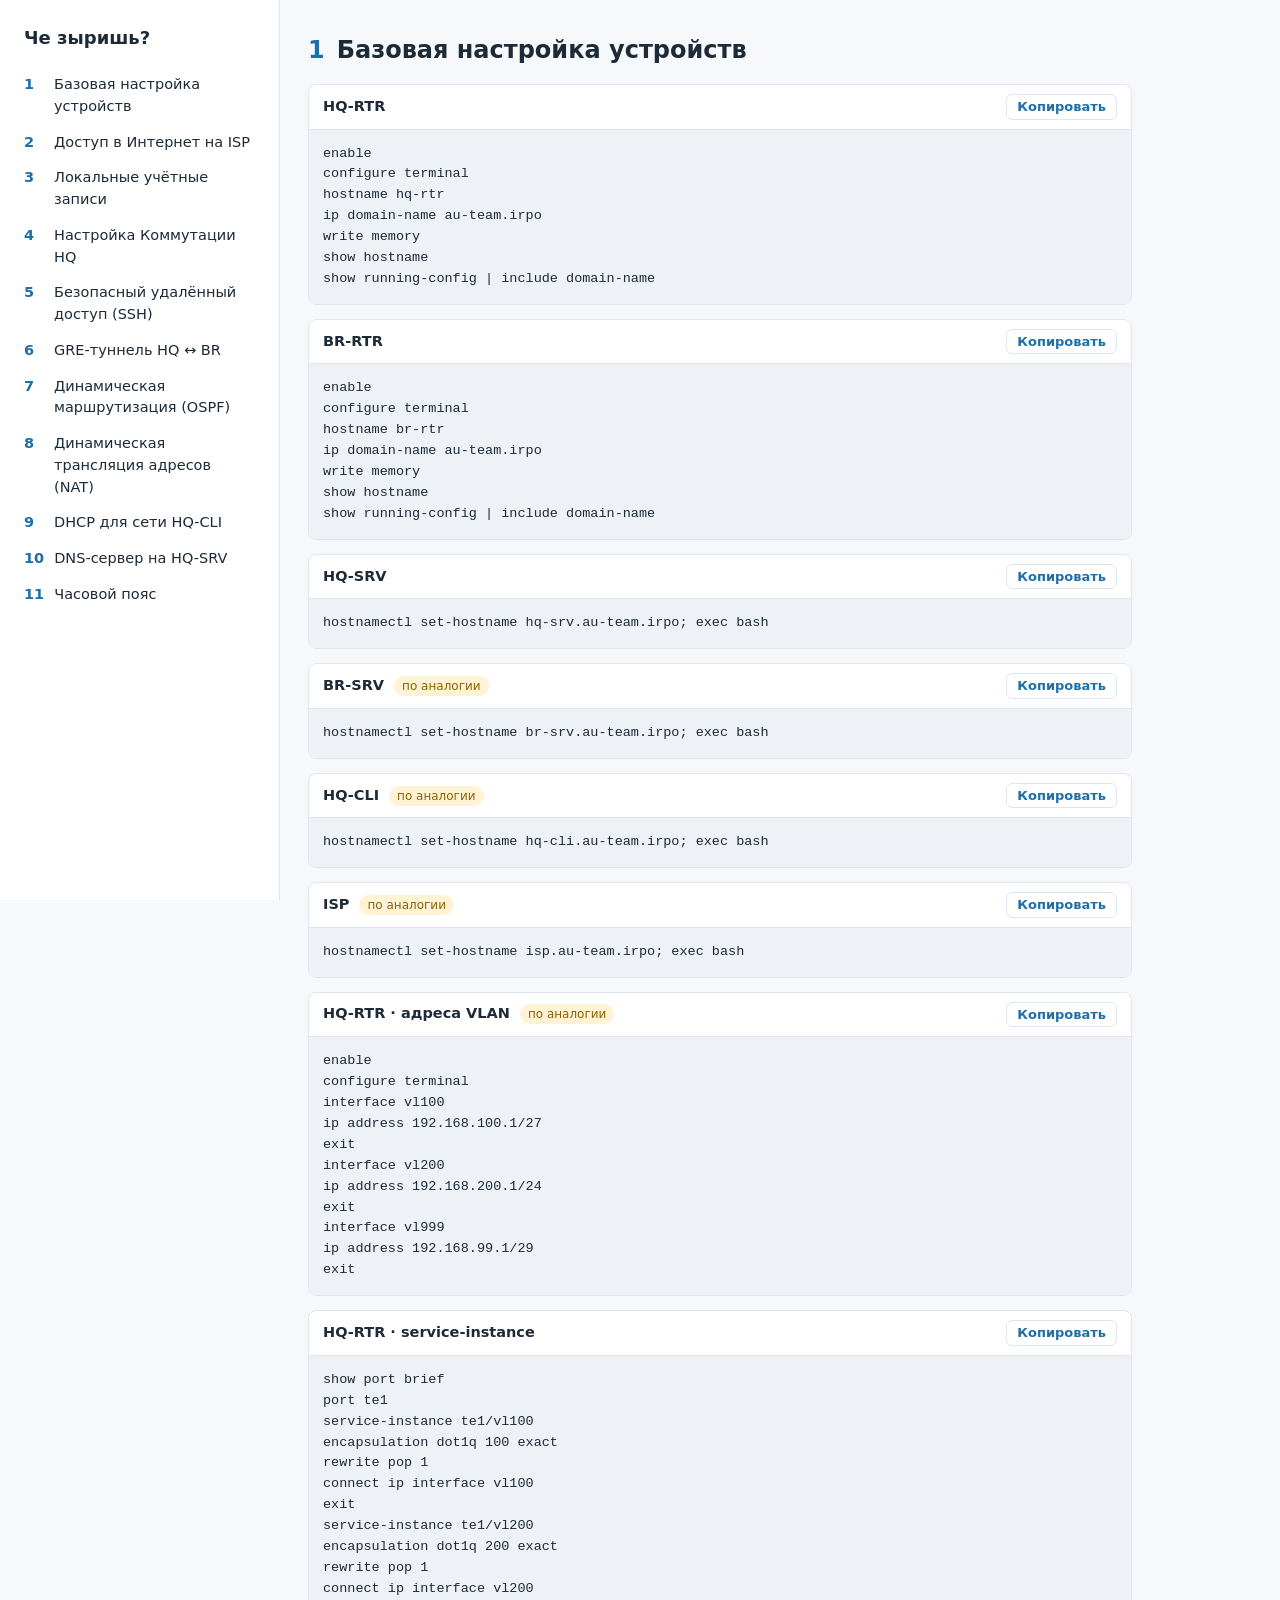
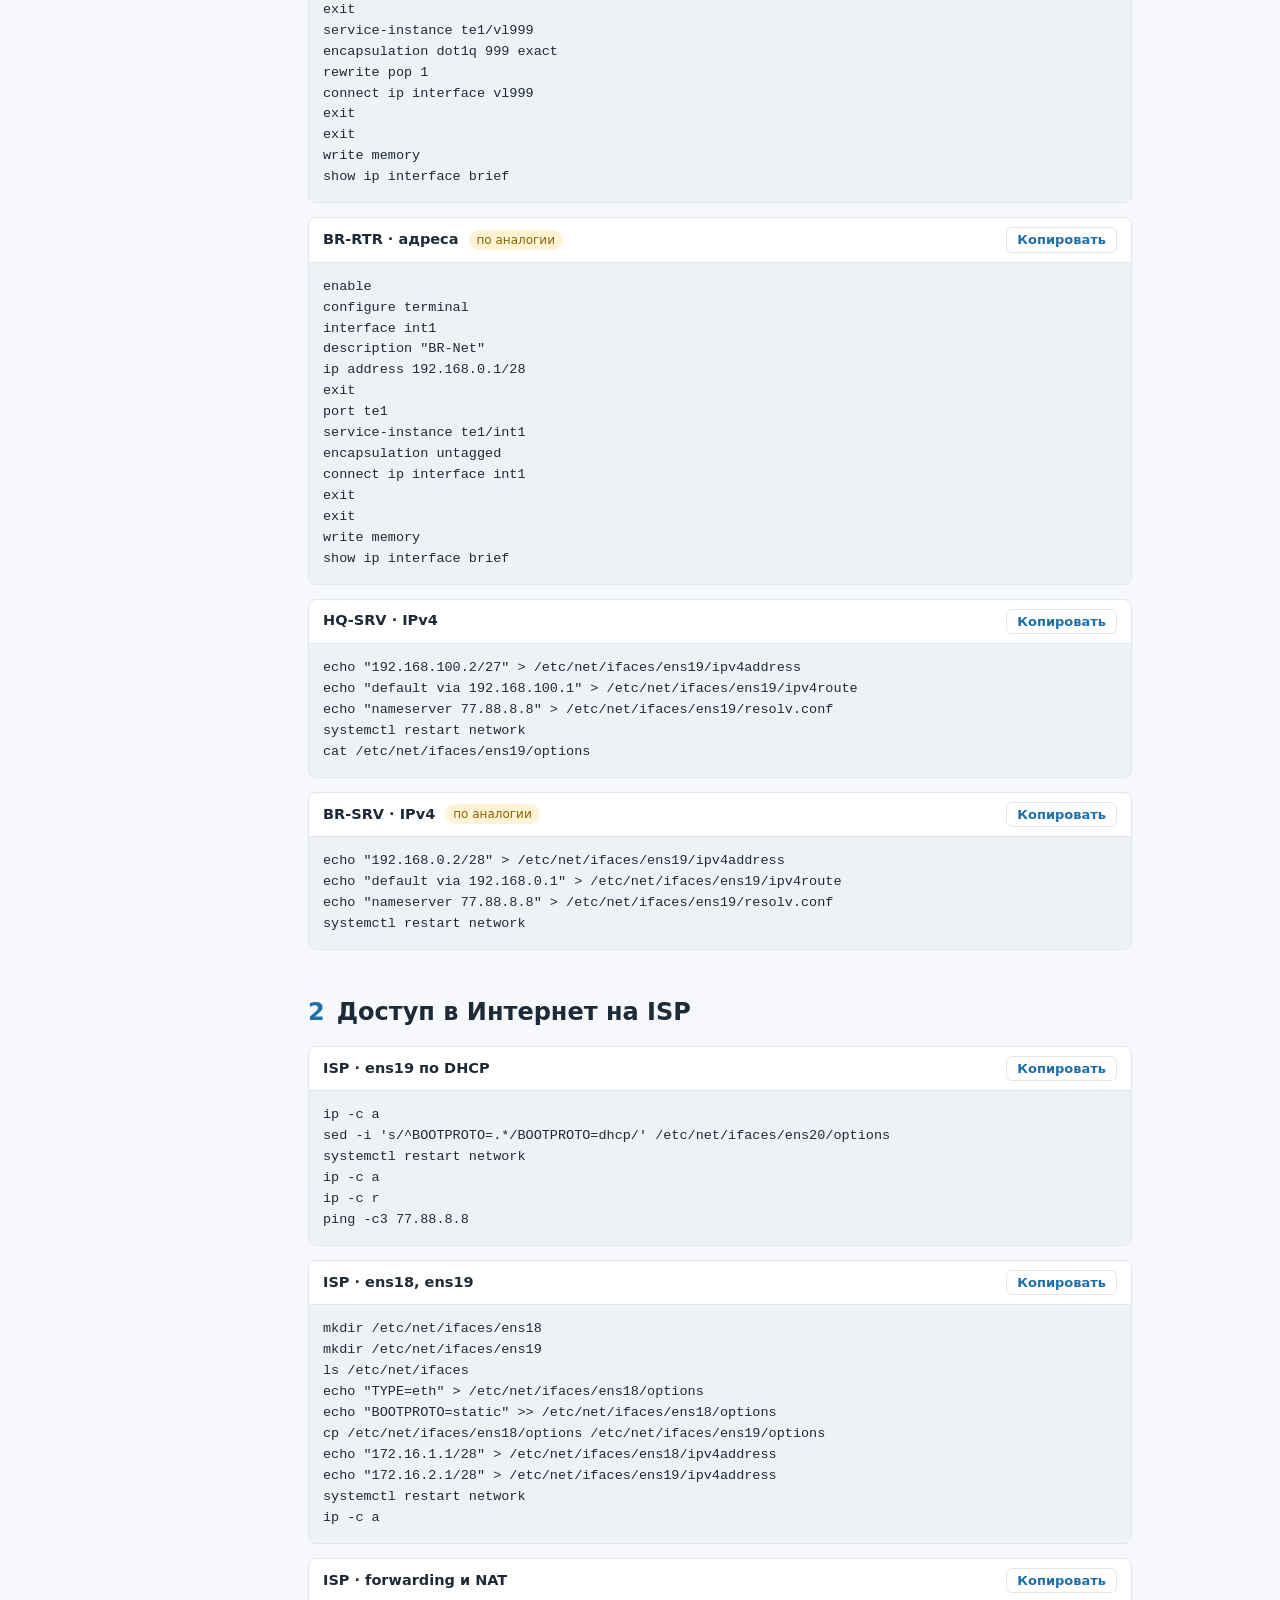
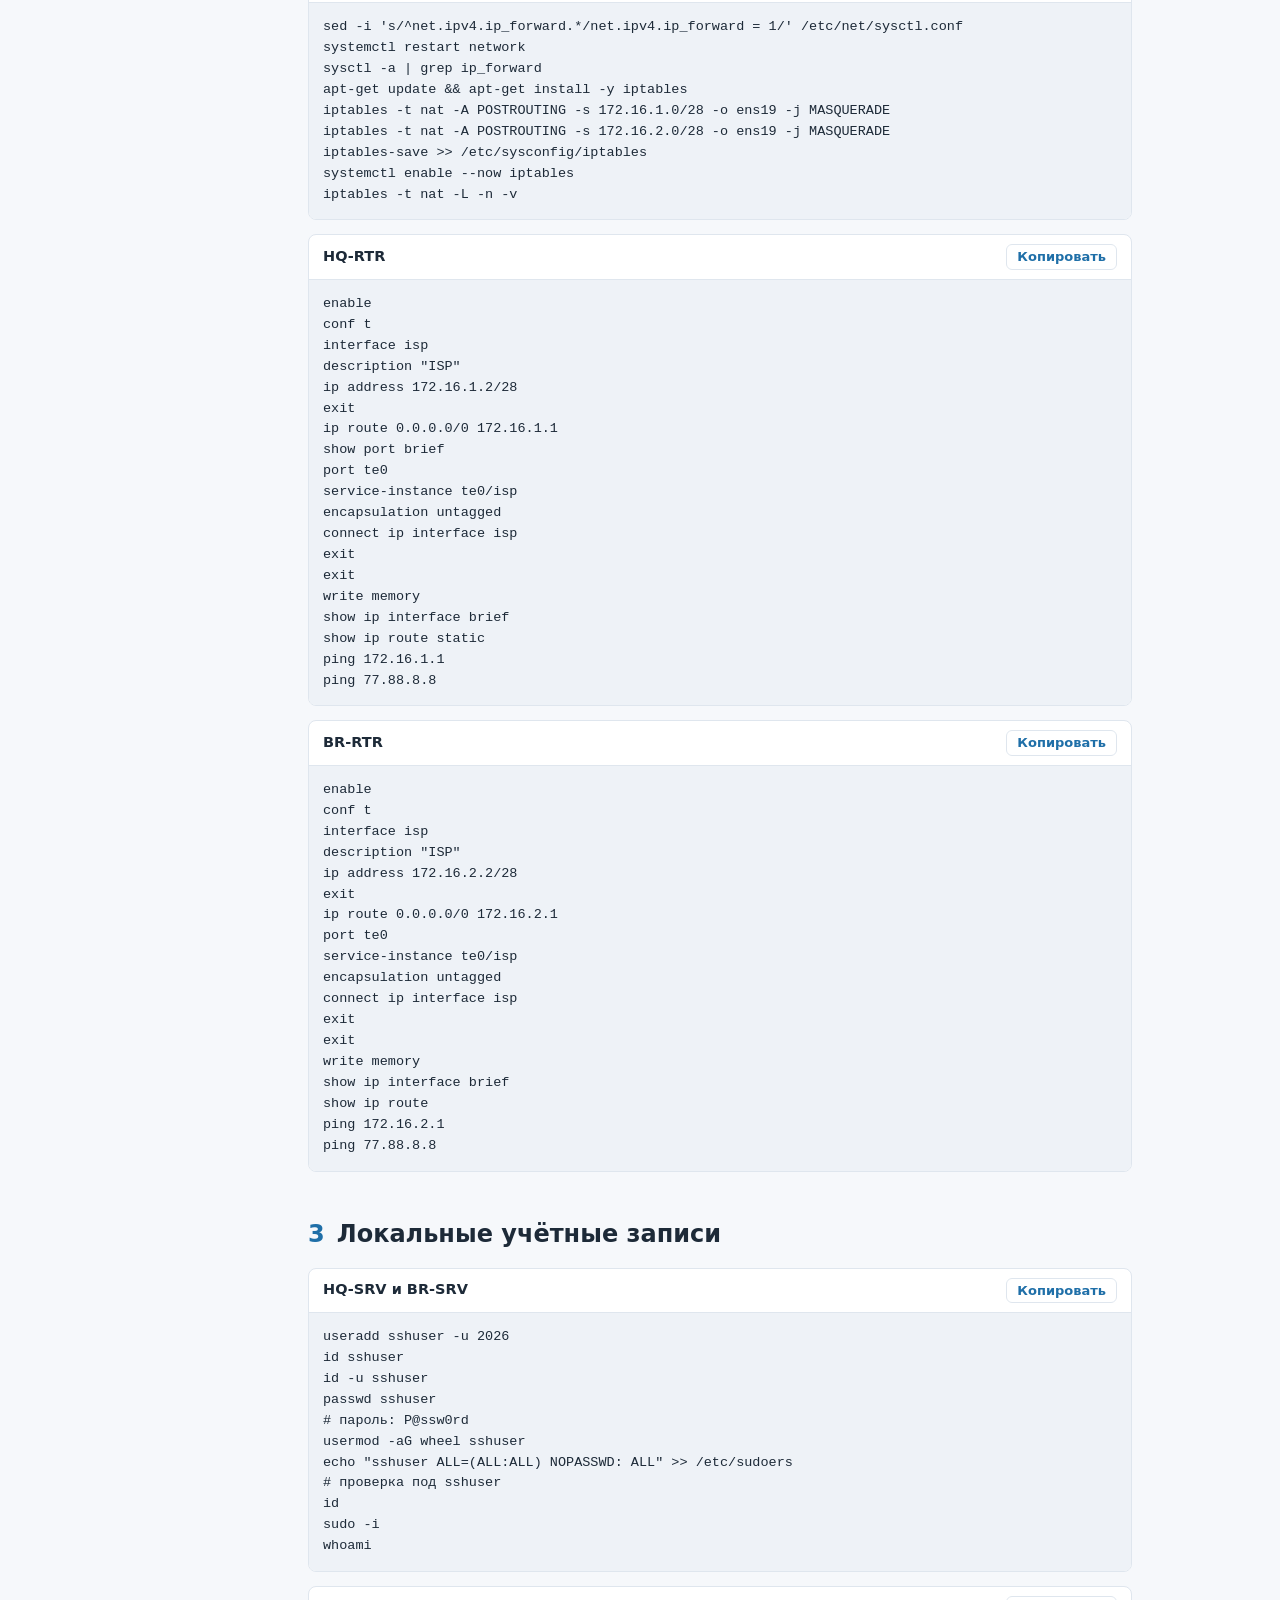
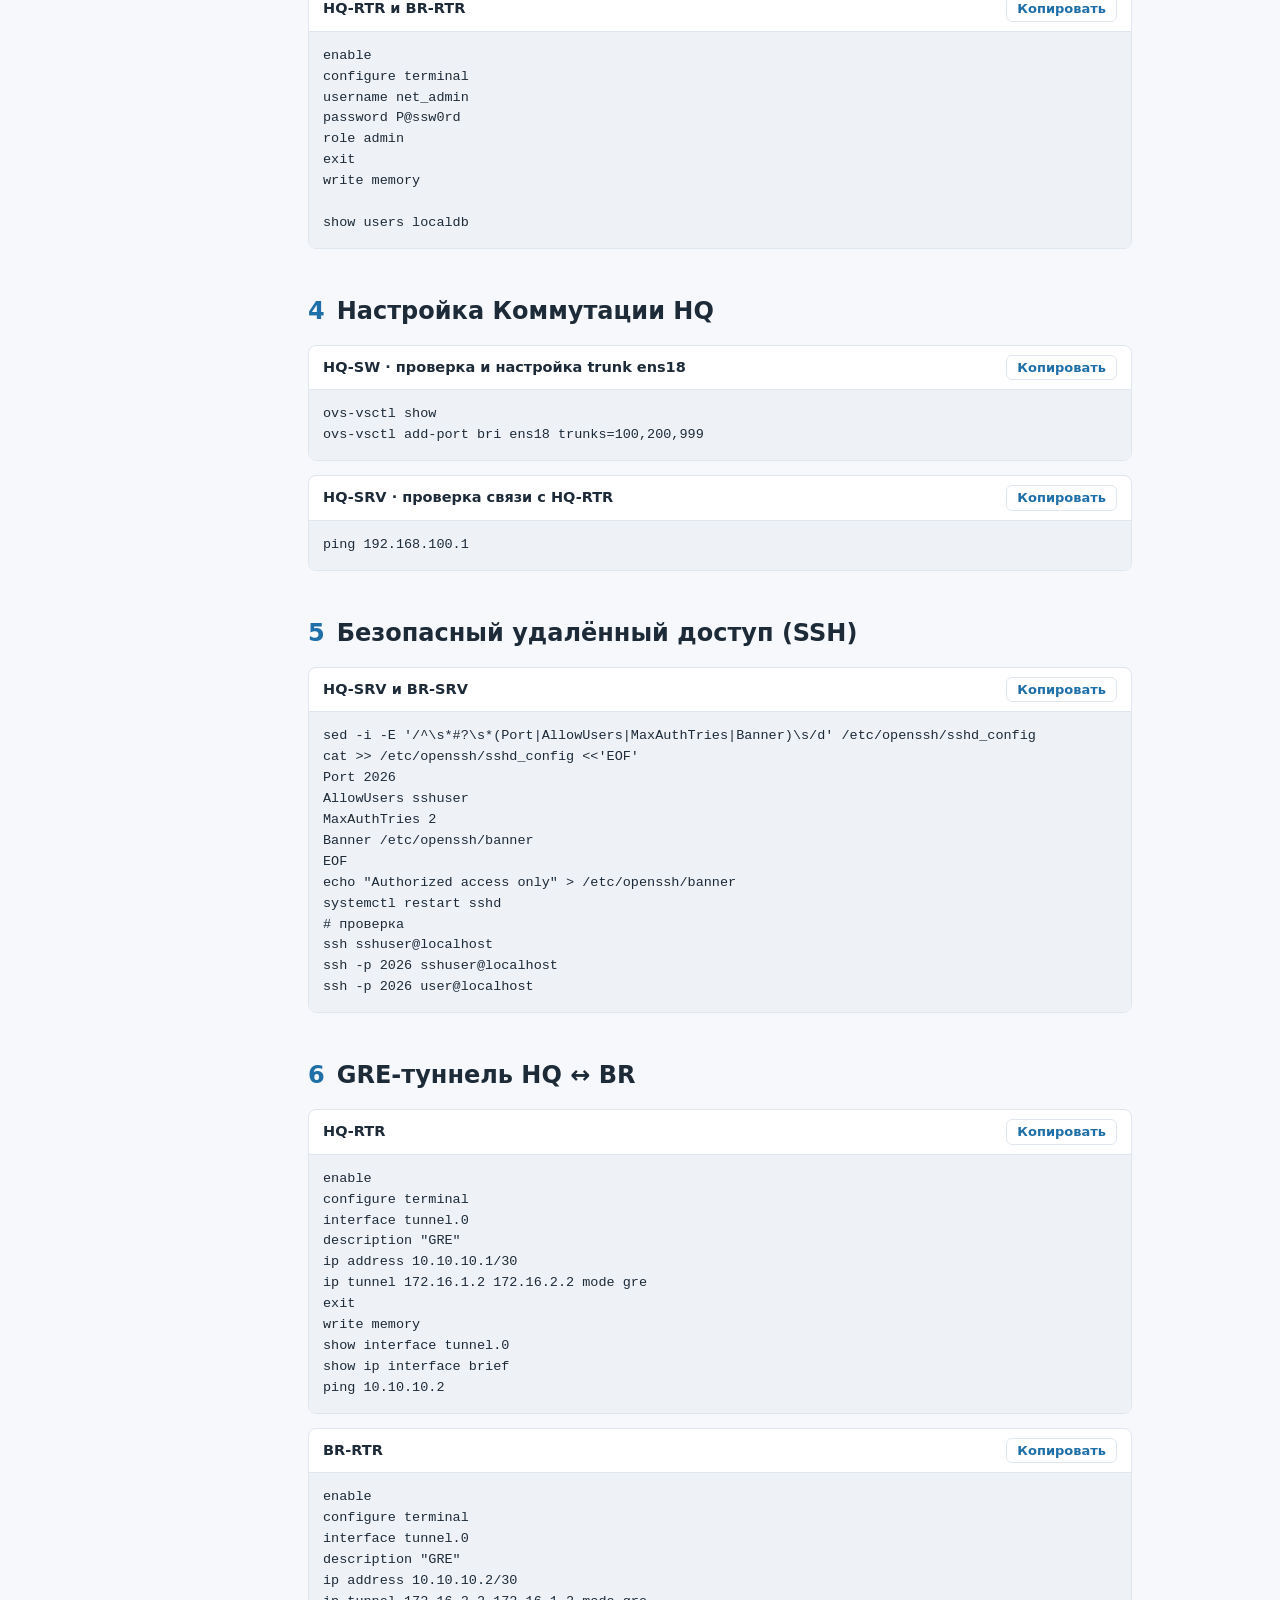
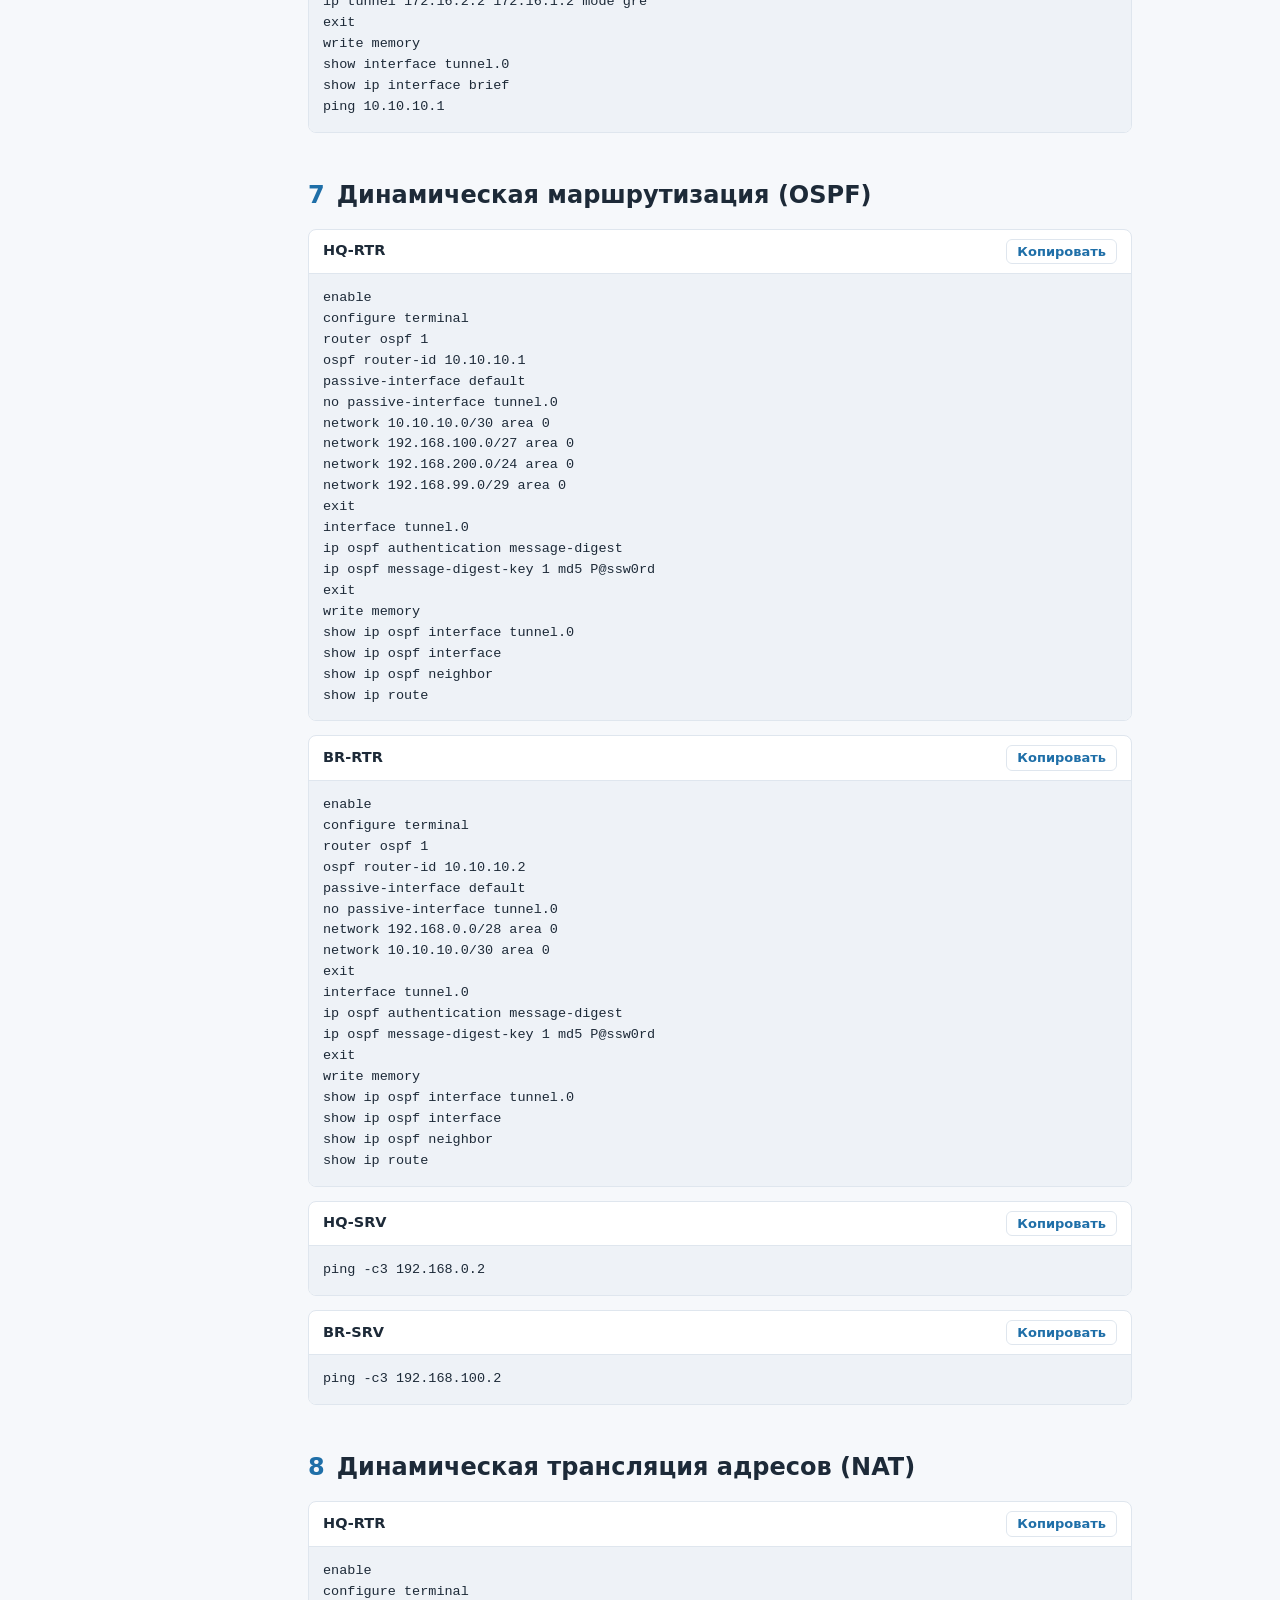
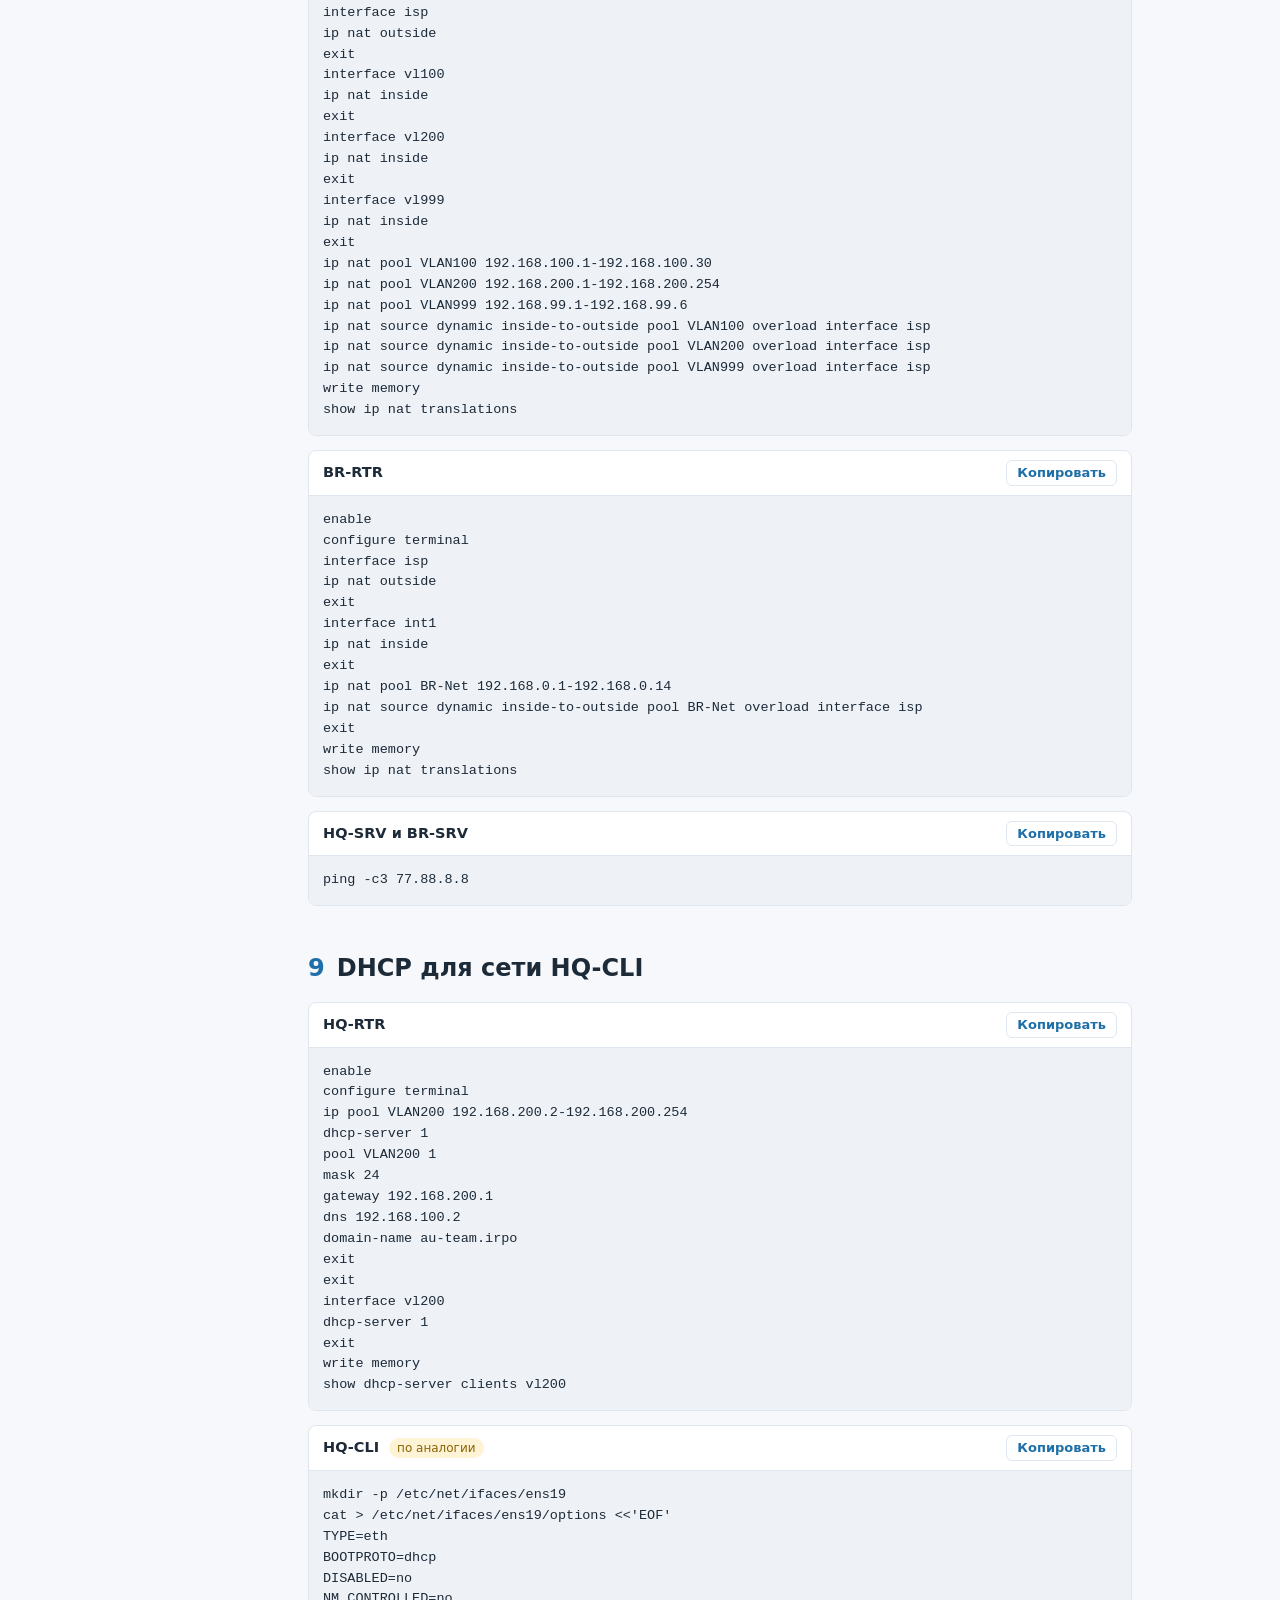
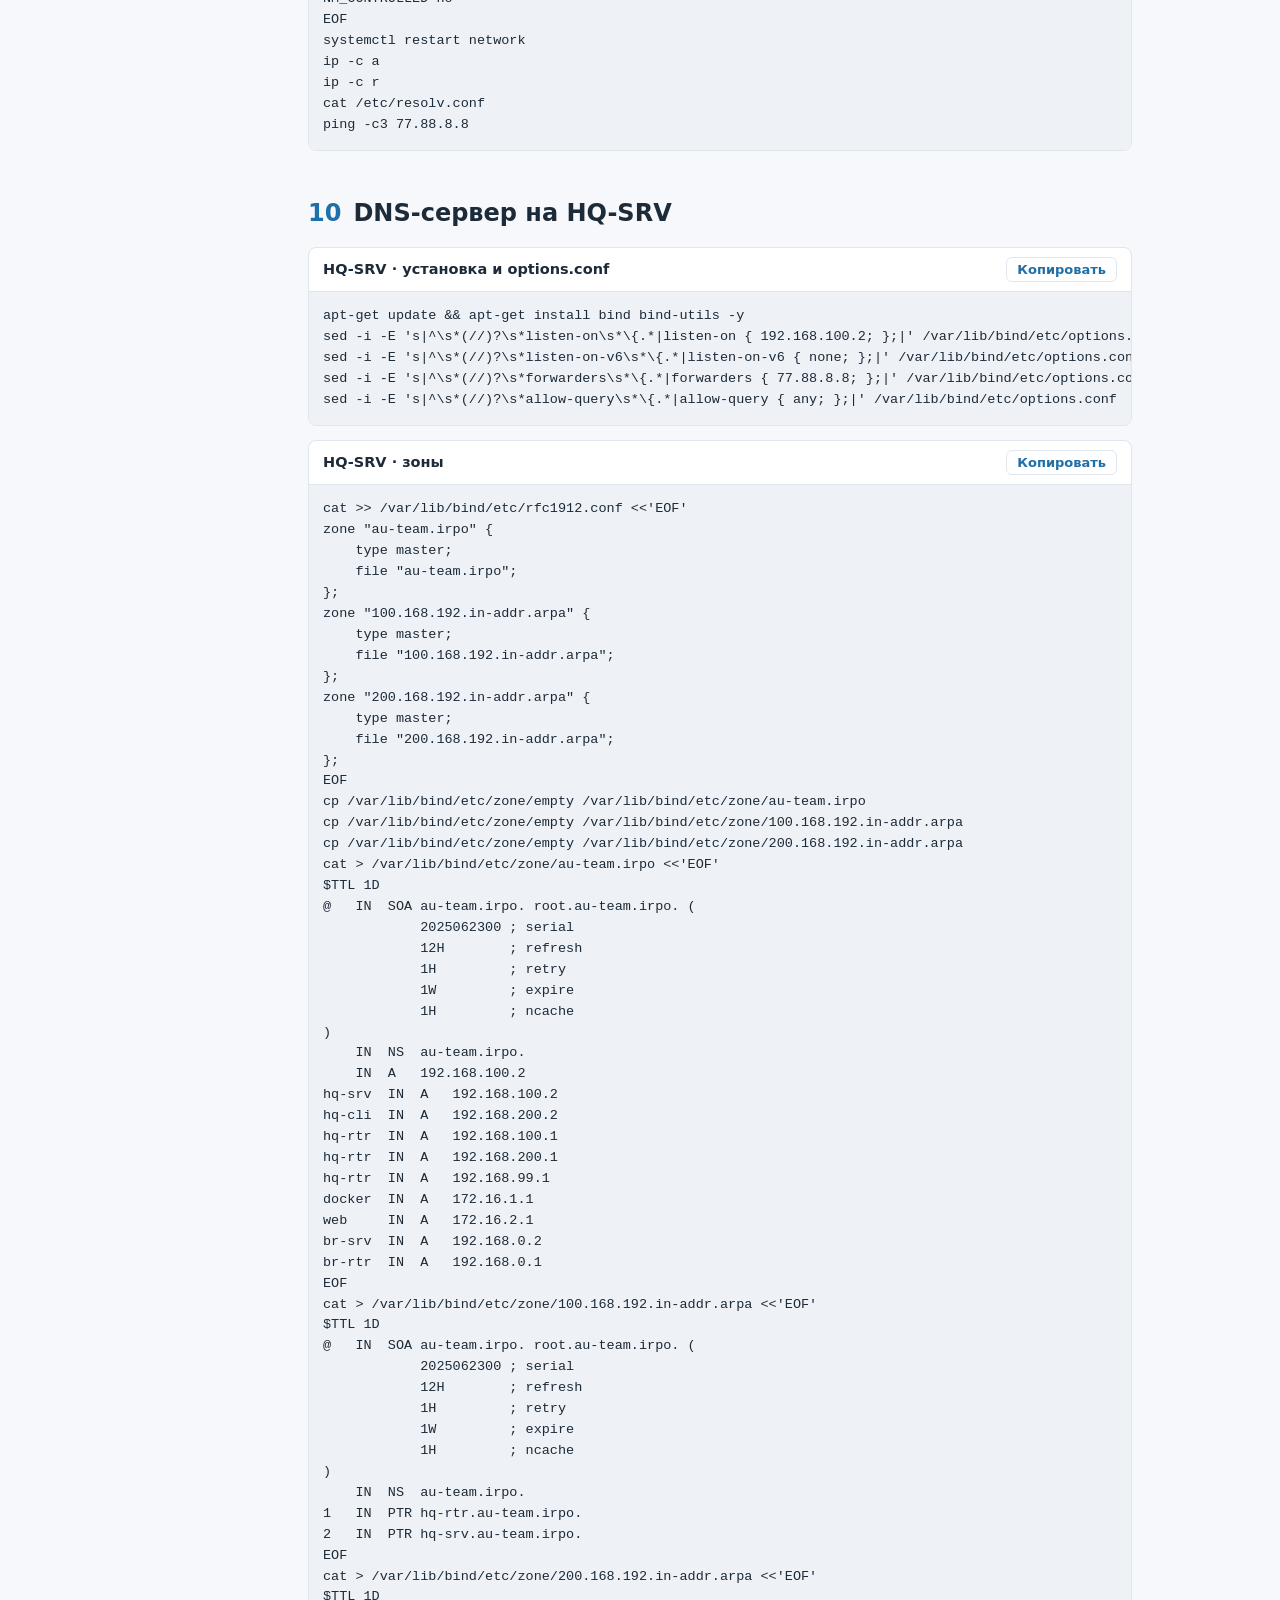
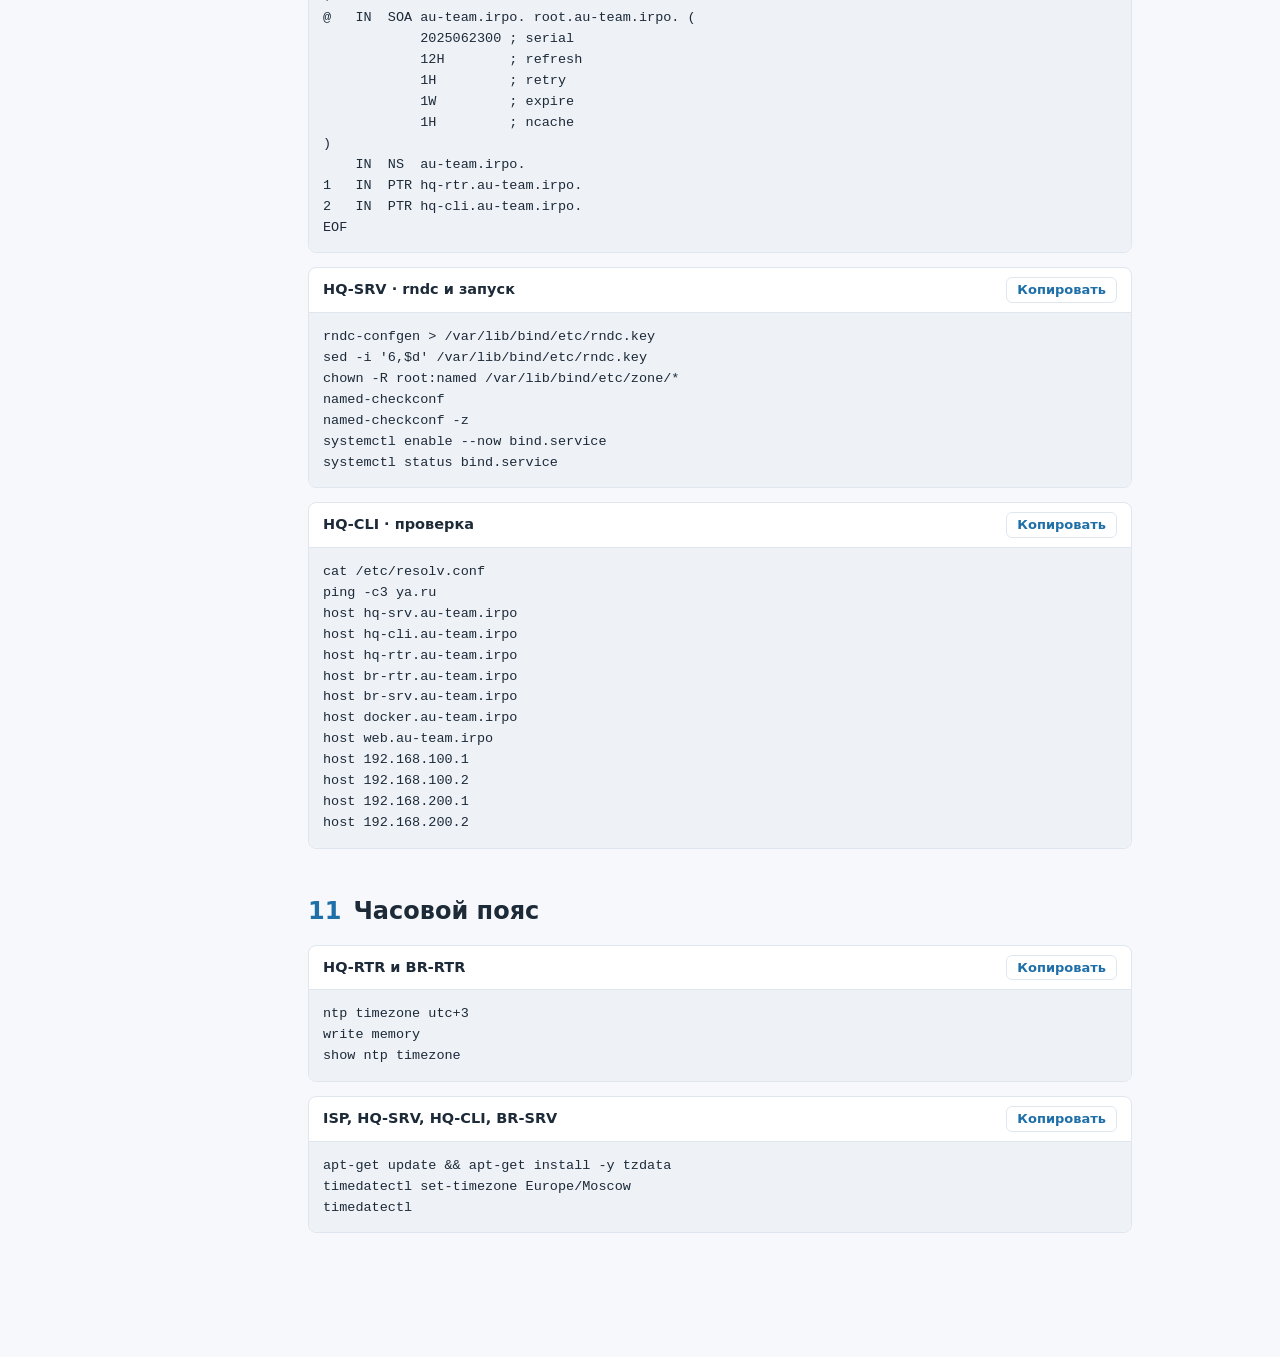
==== commit 0fa017c3: "Update index.html" ====
--- a/index.html
+++ b/index.html
@@ -75,18 +75,18 @@
 echo &quot;default via 192.168.0.1&quot; &gt; /etc/net/ifaces/ens19/ipv4route
 echo &quot;nameserver 77.88.8.8&quot; &gt; /etc/net/ifaces/ens19/resolv.conf
 systemctl restart network</pre></div></section><section id="t2"><h2><span>2</span>Доступ в Интернет на ISP</h2><div class="blk"><h3>ISP · ens19 по DHCP<button>Копировать</button></h3><pre>ip -c a
-sed -i &#x27;s/^BOOTPROTO=.*/BOOTPROTO=dhcp/&#x27; /etc/net/ifaces/ens19/options
+sed -i &#x27;s/^BOOTPROTO=.*/BOOTPROTO=dhcp/&#x27; /etc/net/ifaces/ens20/options
 systemctl restart network
 ip -c a
 ip -c r
-ping -c3 77.88.8.8</pre></div><div class="blk"><h3>ISP · ens20, ens21<button>Копировать</button></h3><pre>mkdir /etc/net/ifaces/ens20
-mkdir /etc/net/ifaces/ens21
+ping -c3 77.88.8.8</pre></div><div class="blk"><h3>ISP · ens18, ens19<button>Копировать</button></h3><pre>mkdir /etc/net/ifaces/ens18
+mkdir /etc/net/ifaces/ens19
 ls /etc/net/ifaces
-echo &quot;TYPE=eth&quot; &gt; /etc/net/ifaces/ens20/options
-echo &quot;BOOTPROTO=static&quot; &gt;&gt; /etc/net/ifaces/ens20/options
-cp /etc/net/ifaces/ens20/options /etc/net/ifaces/ens21/options
-echo &quot;172.16.1.1/28&quot; &gt; /etc/net/ifaces/ens20/ipv4address
-echo &quot;172.16.2.1/28&quot; &gt; /etc/net/ifaces/ens21/ipv4address
+echo &quot;TYPE=eth&quot; &gt; /etc/net/ifaces/ens18/options
+echo &quot;BOOTPROTO=static&quot; &gt;&gt; /etc/net/ifaces/ens18/options
+cp /etc/net/ifaces/ens18/options /etc/net/ifaces/ens19/options
+echo &quot;172.16.1.1/28&quot; &gt; /etc/net/ifaces/ens18/ipv4address
+echo &quot;172.16.2.1/28&quot; &gt; /etc/net/ifaces/ens19/ipv4address
 systemctl restart network
 ip -c a</pre></div><div class="blk"><h3>ISP · forwarding и NAT<button>Копировать</button></h3><pre>sed -i &#x27;s/^net.ipv4.ip_forward.*/net.ipv4.ip_forward = 1/&#x27; /etc/net/sysctl.conf
 systemctl restart network
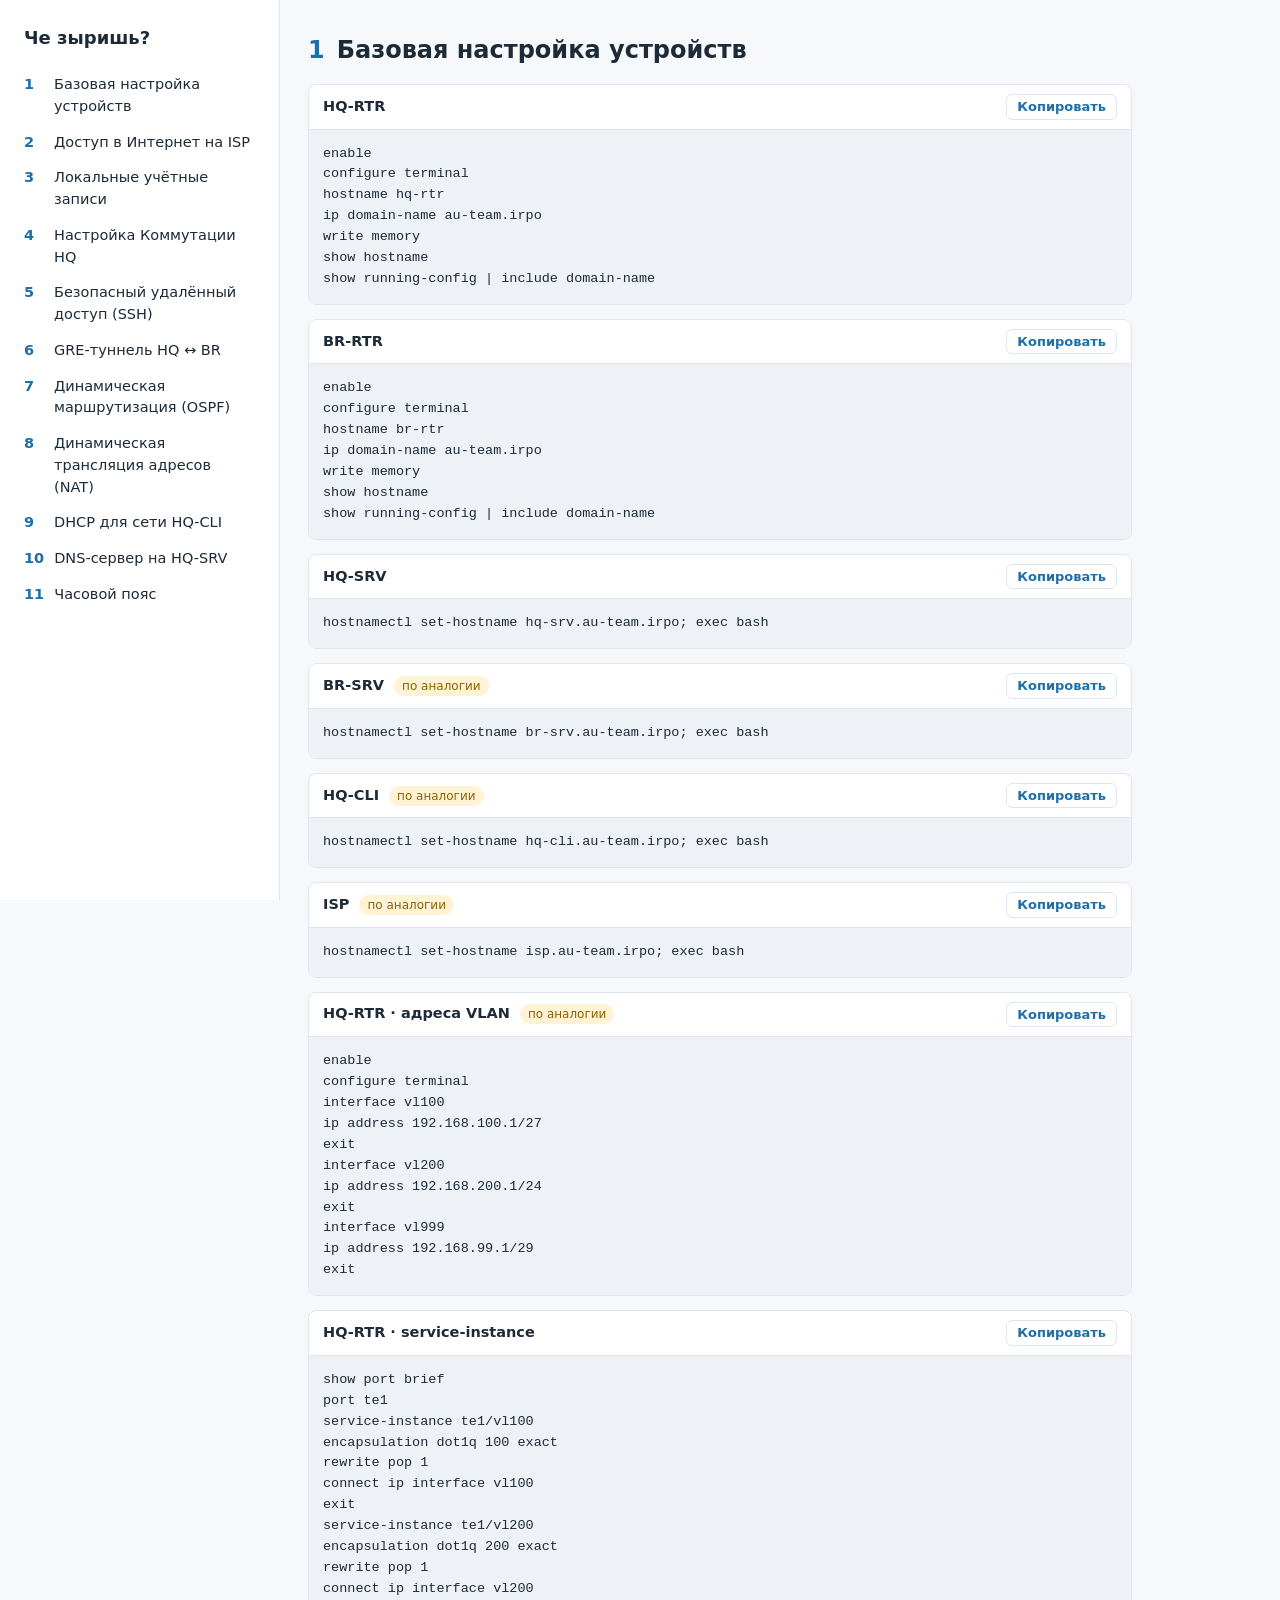
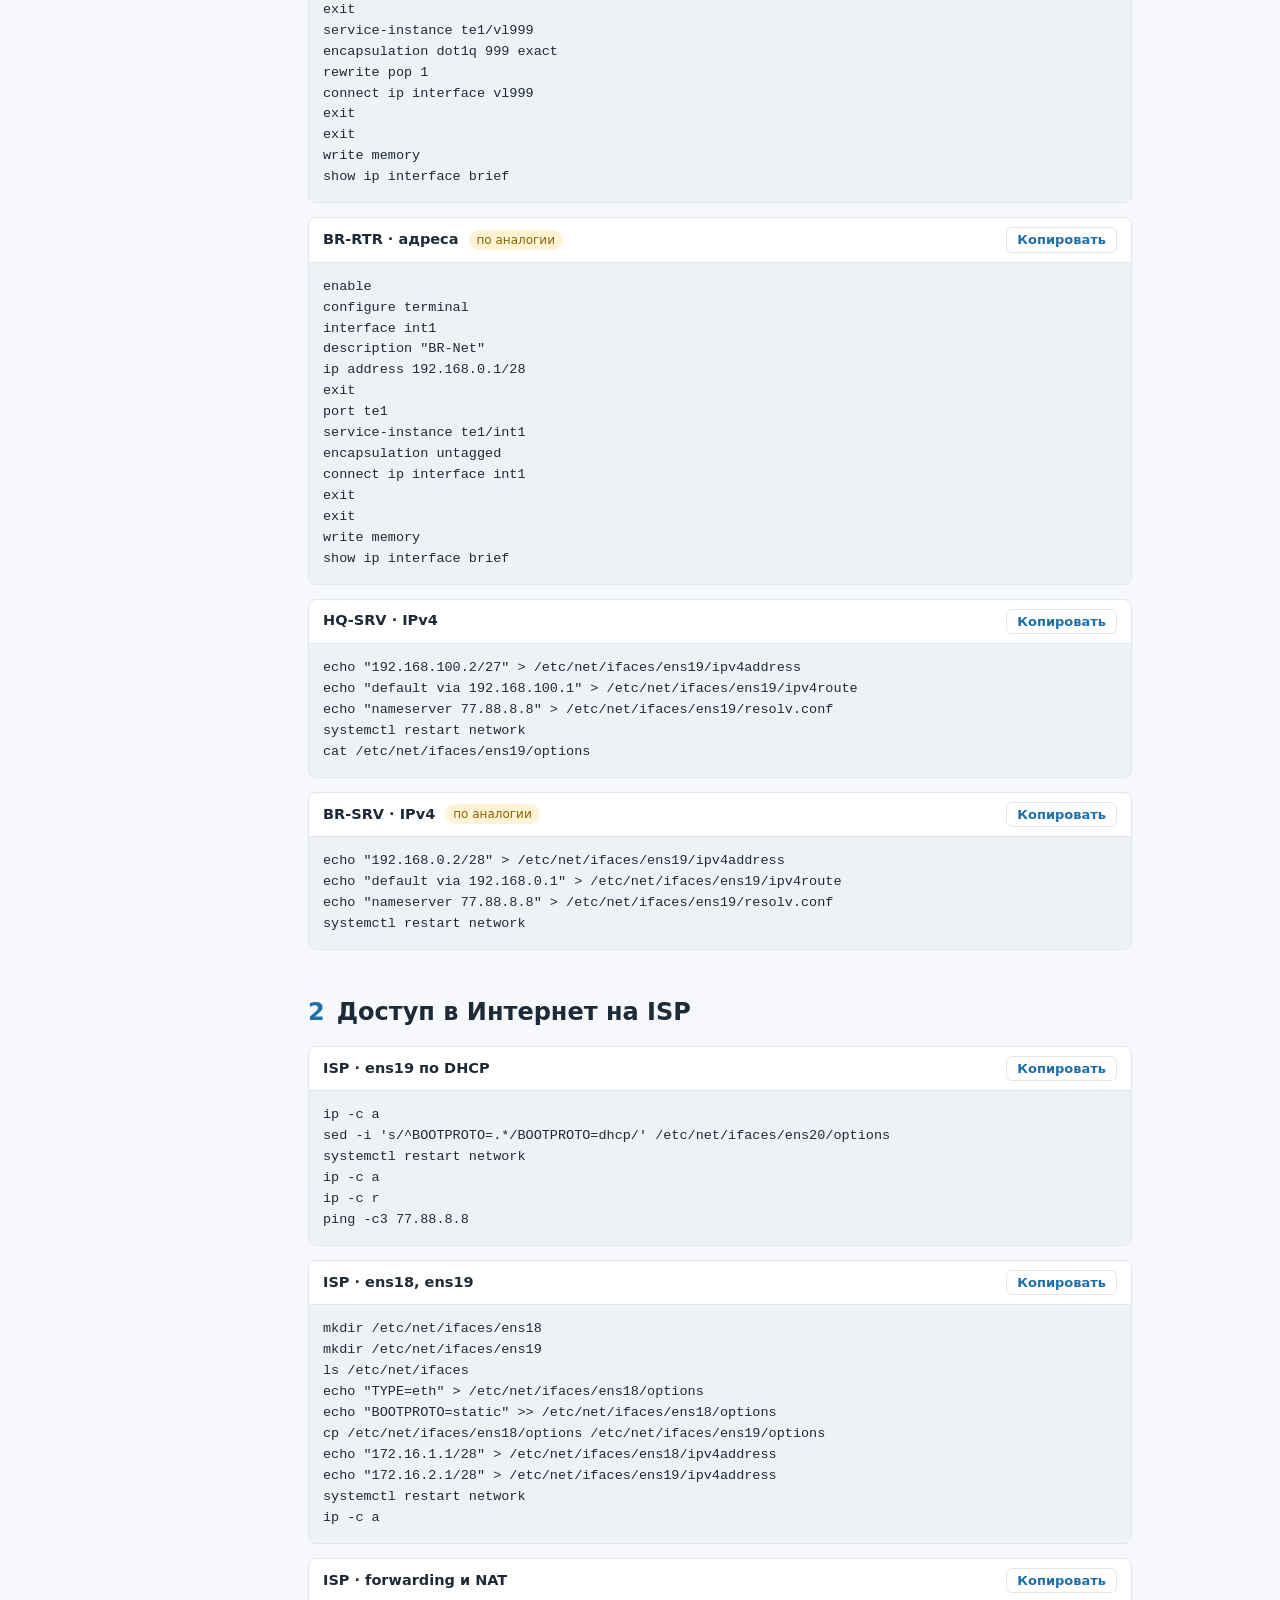
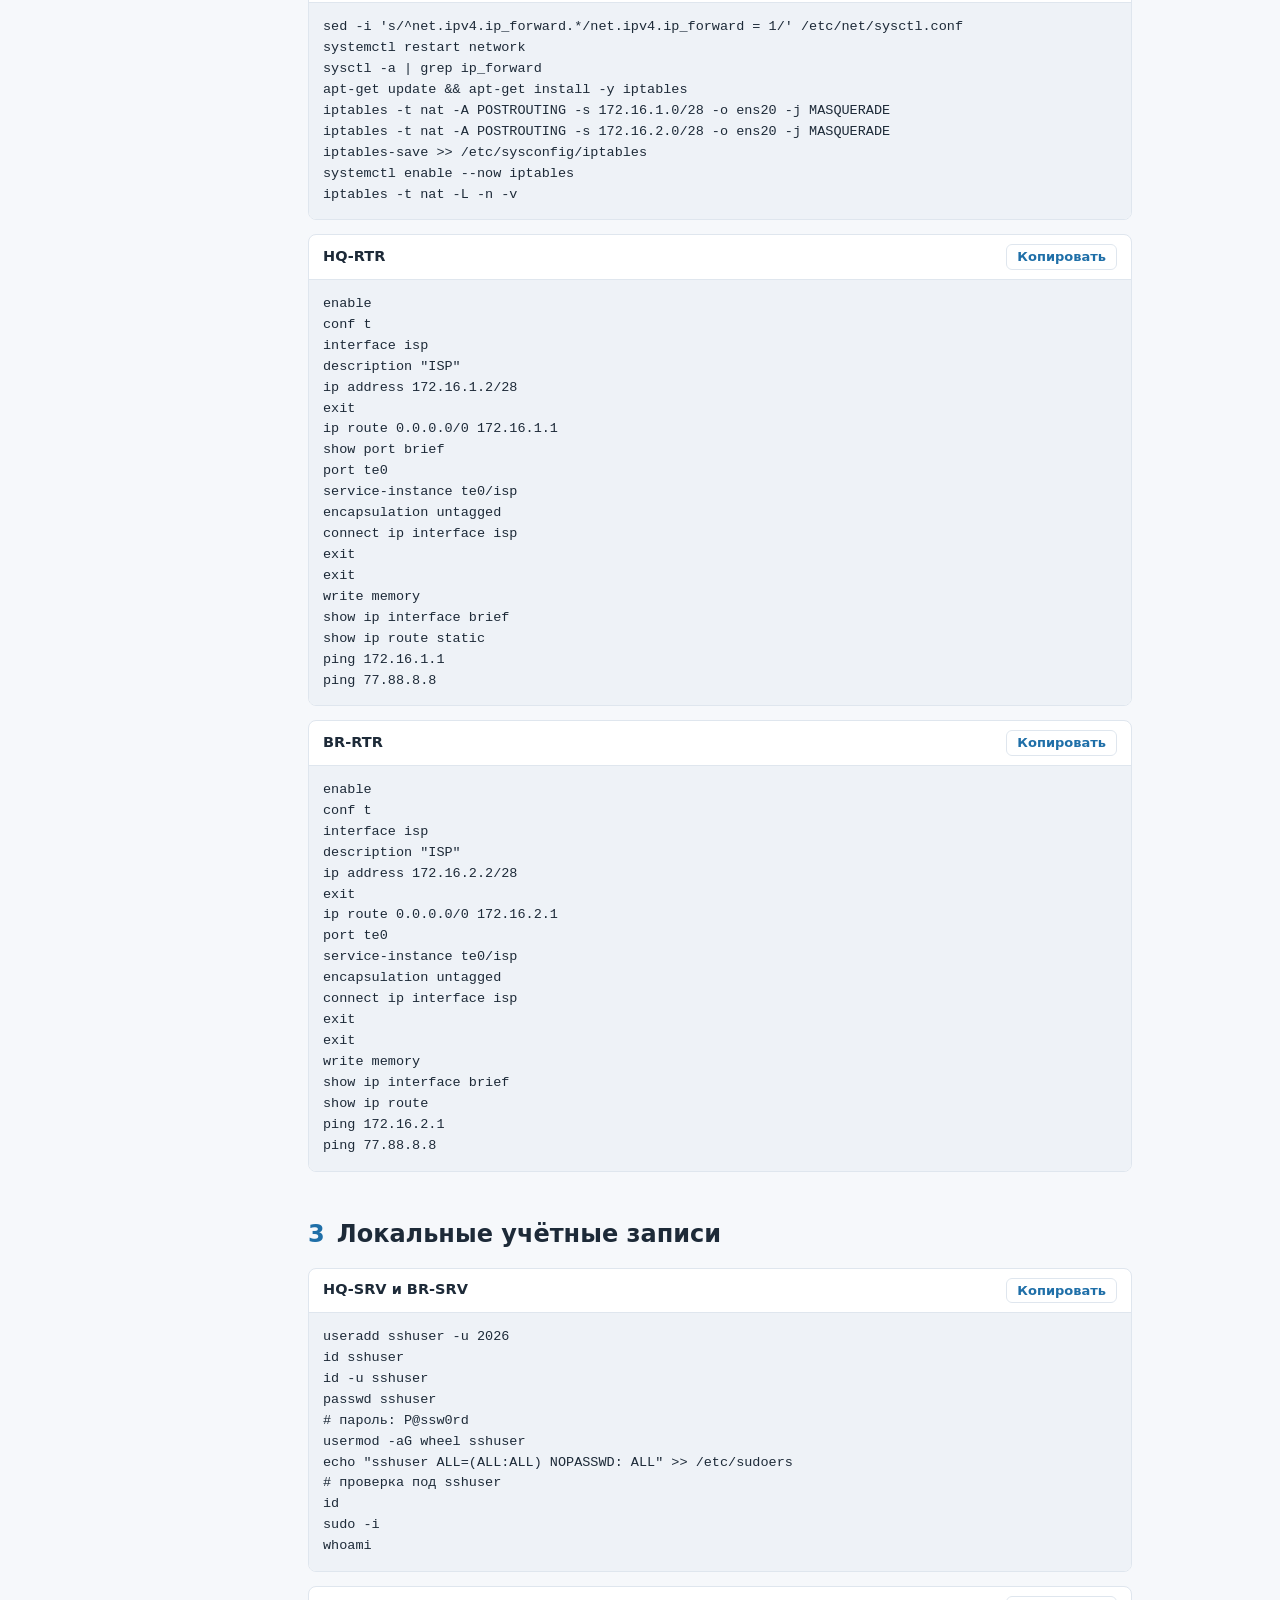
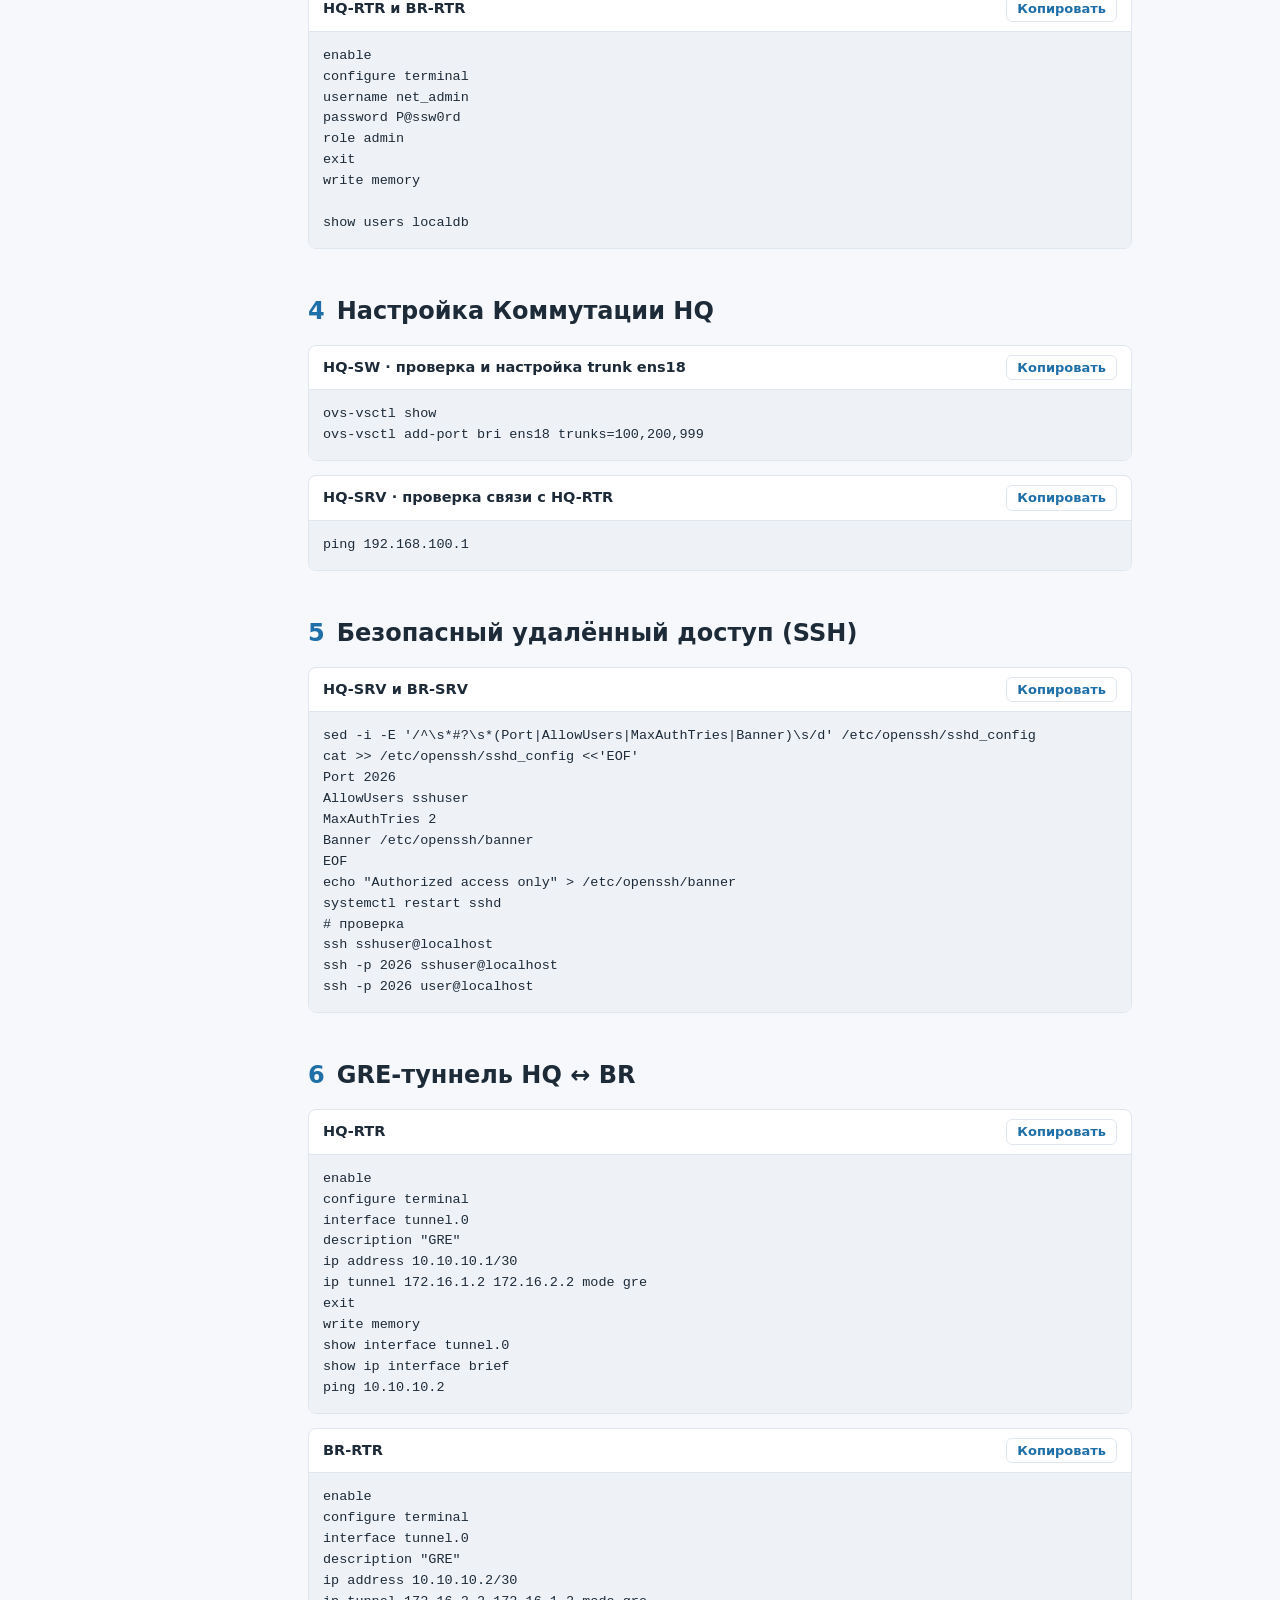
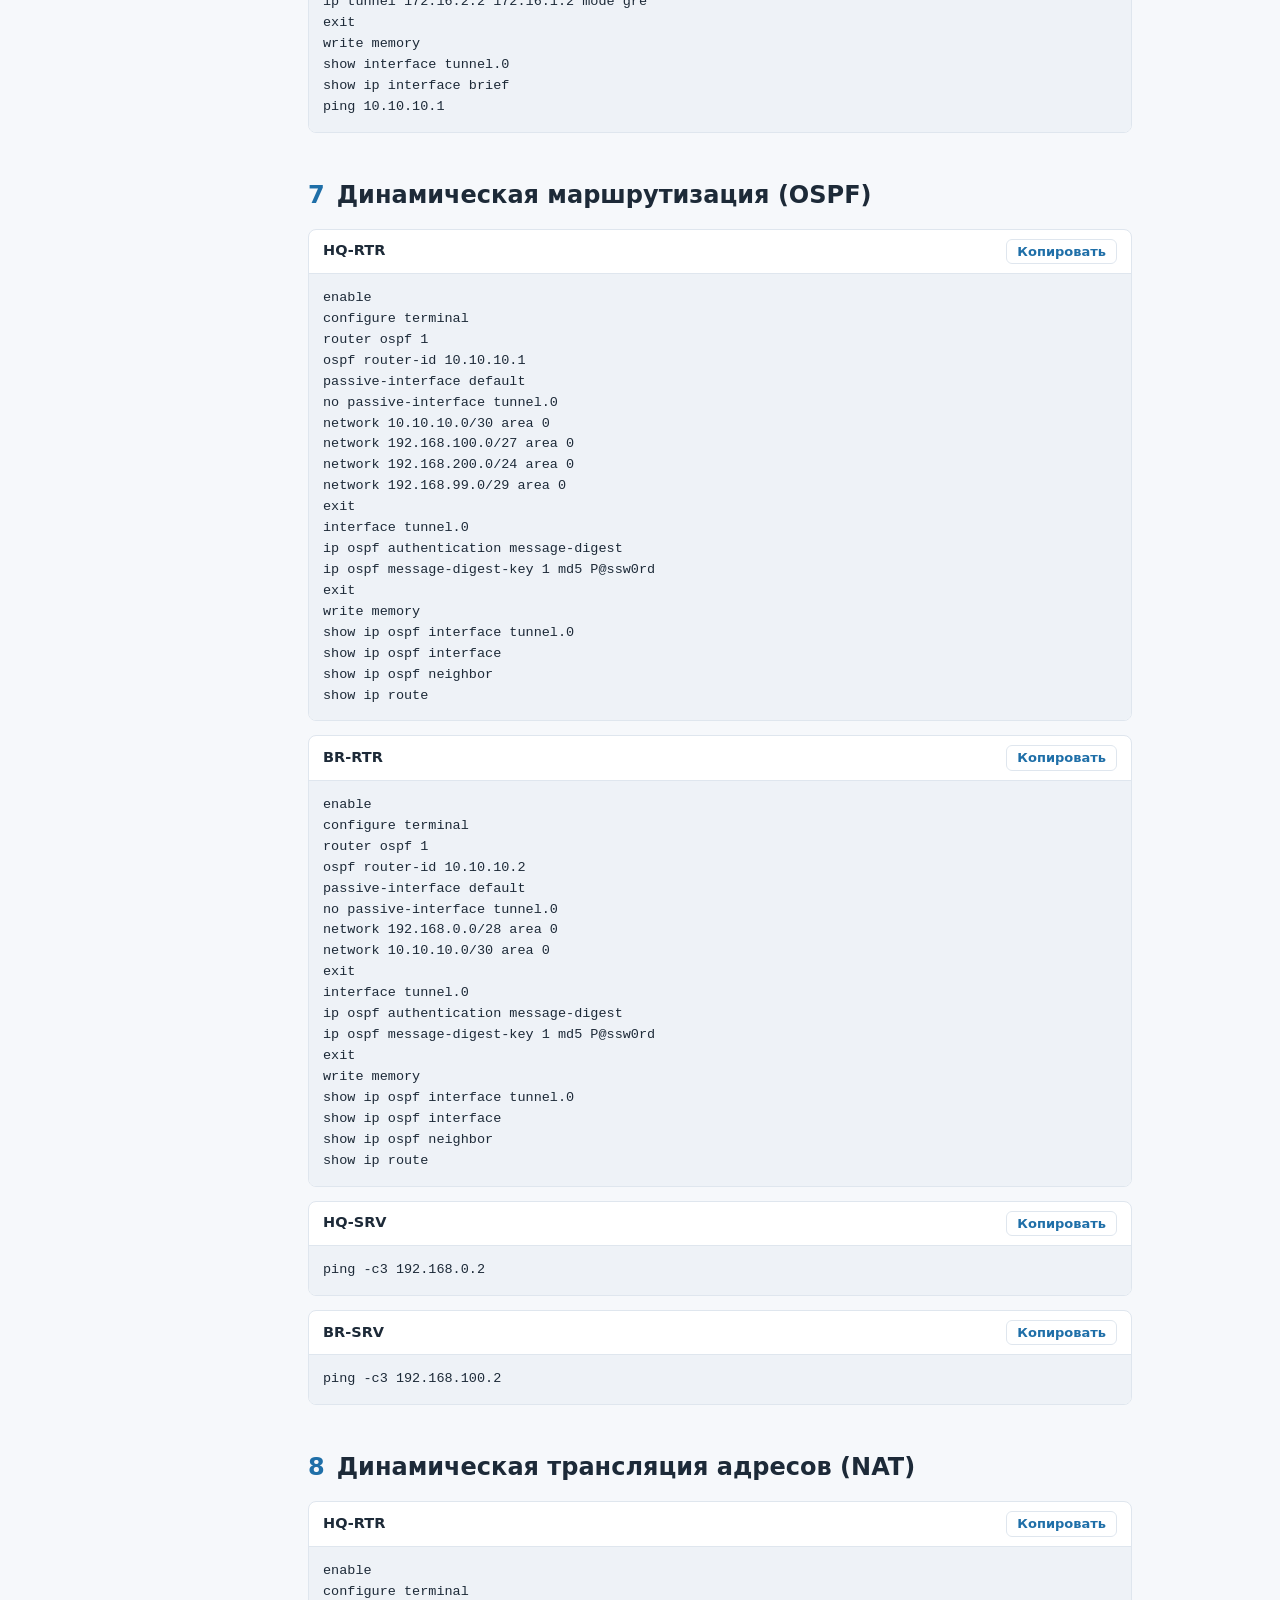
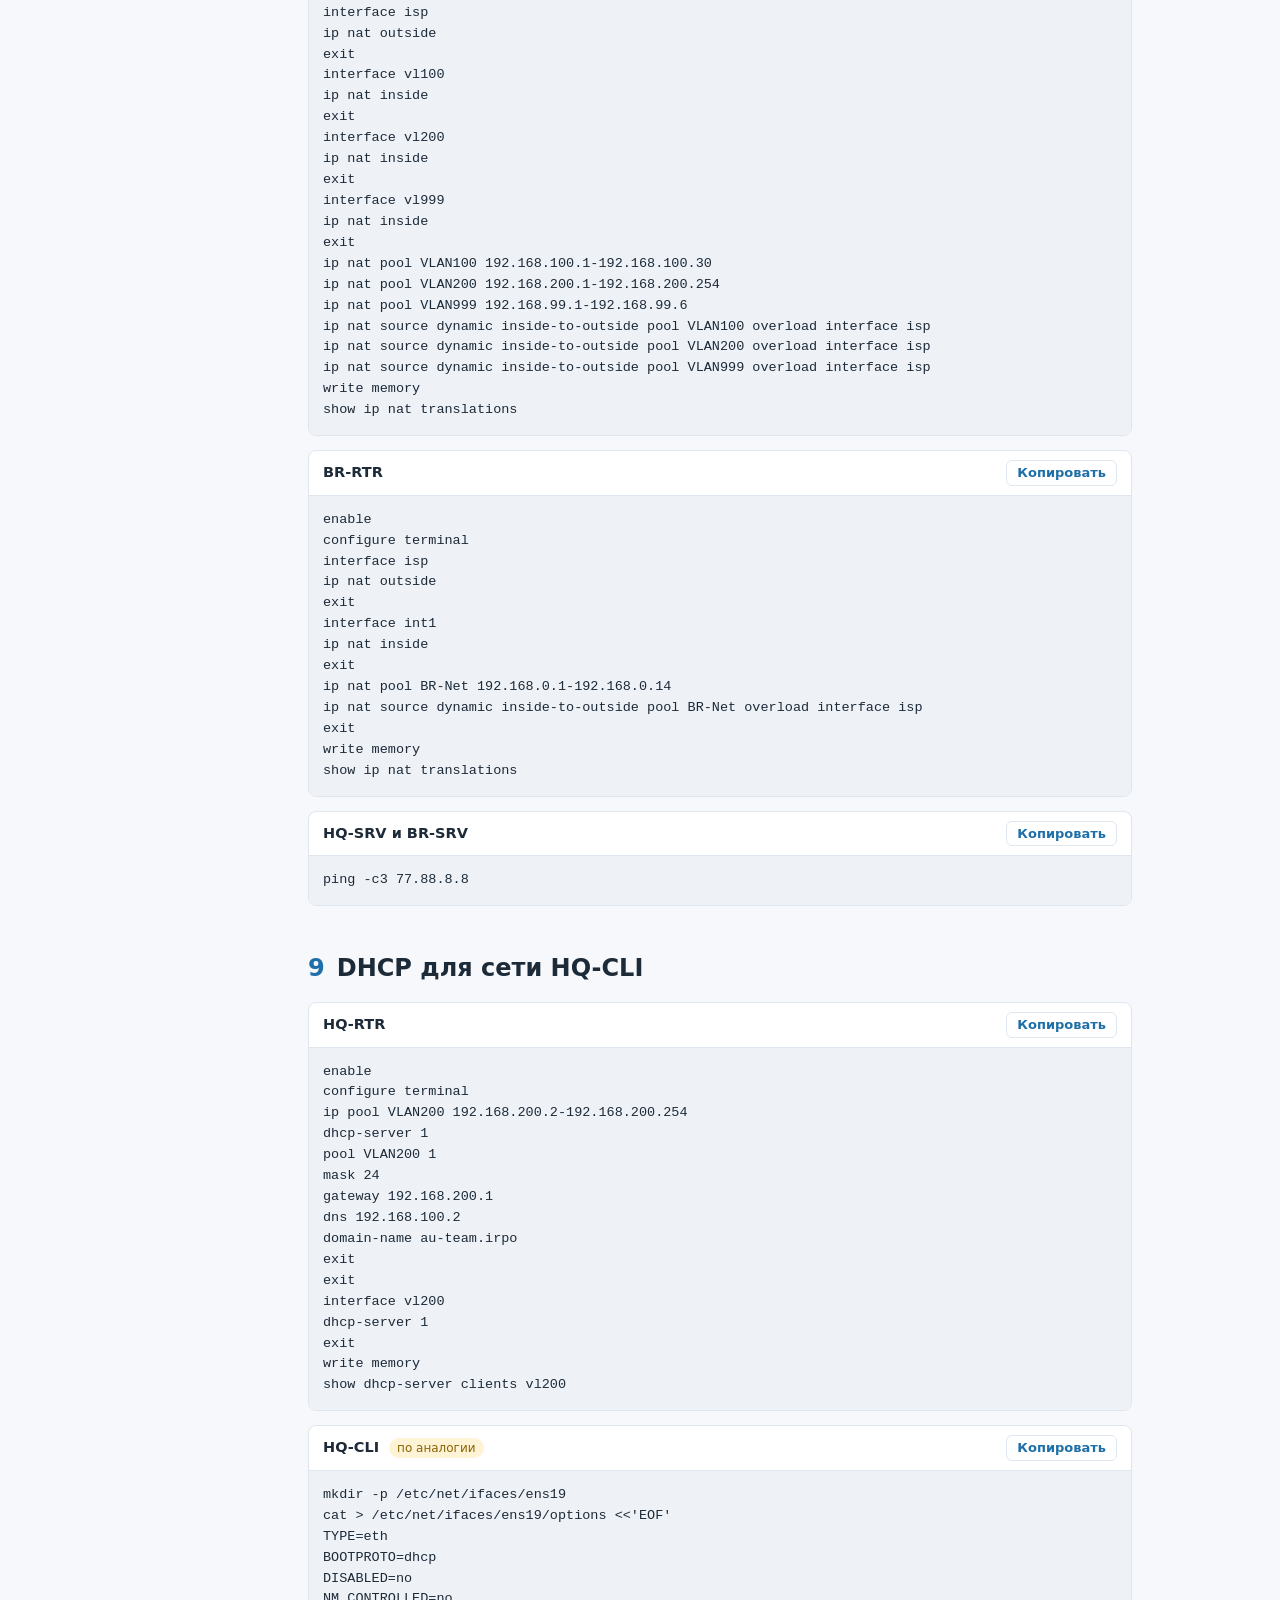
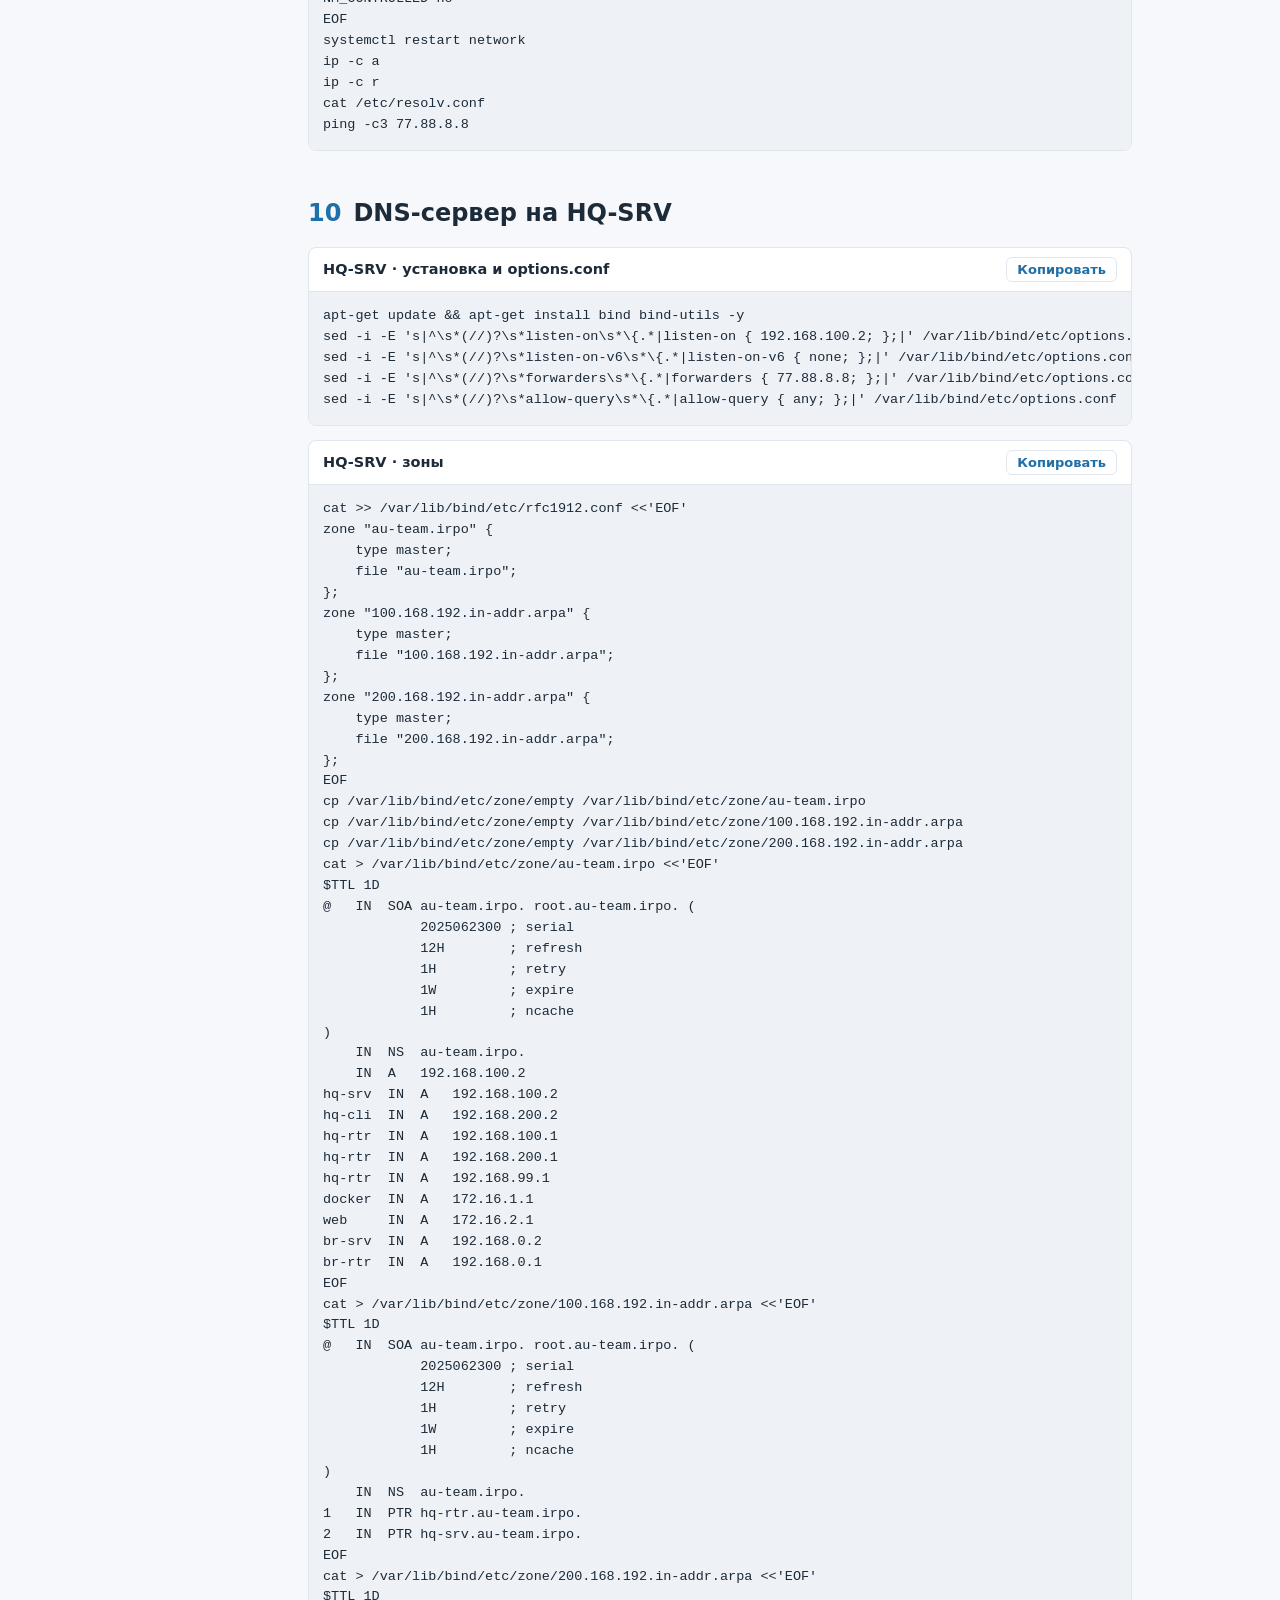
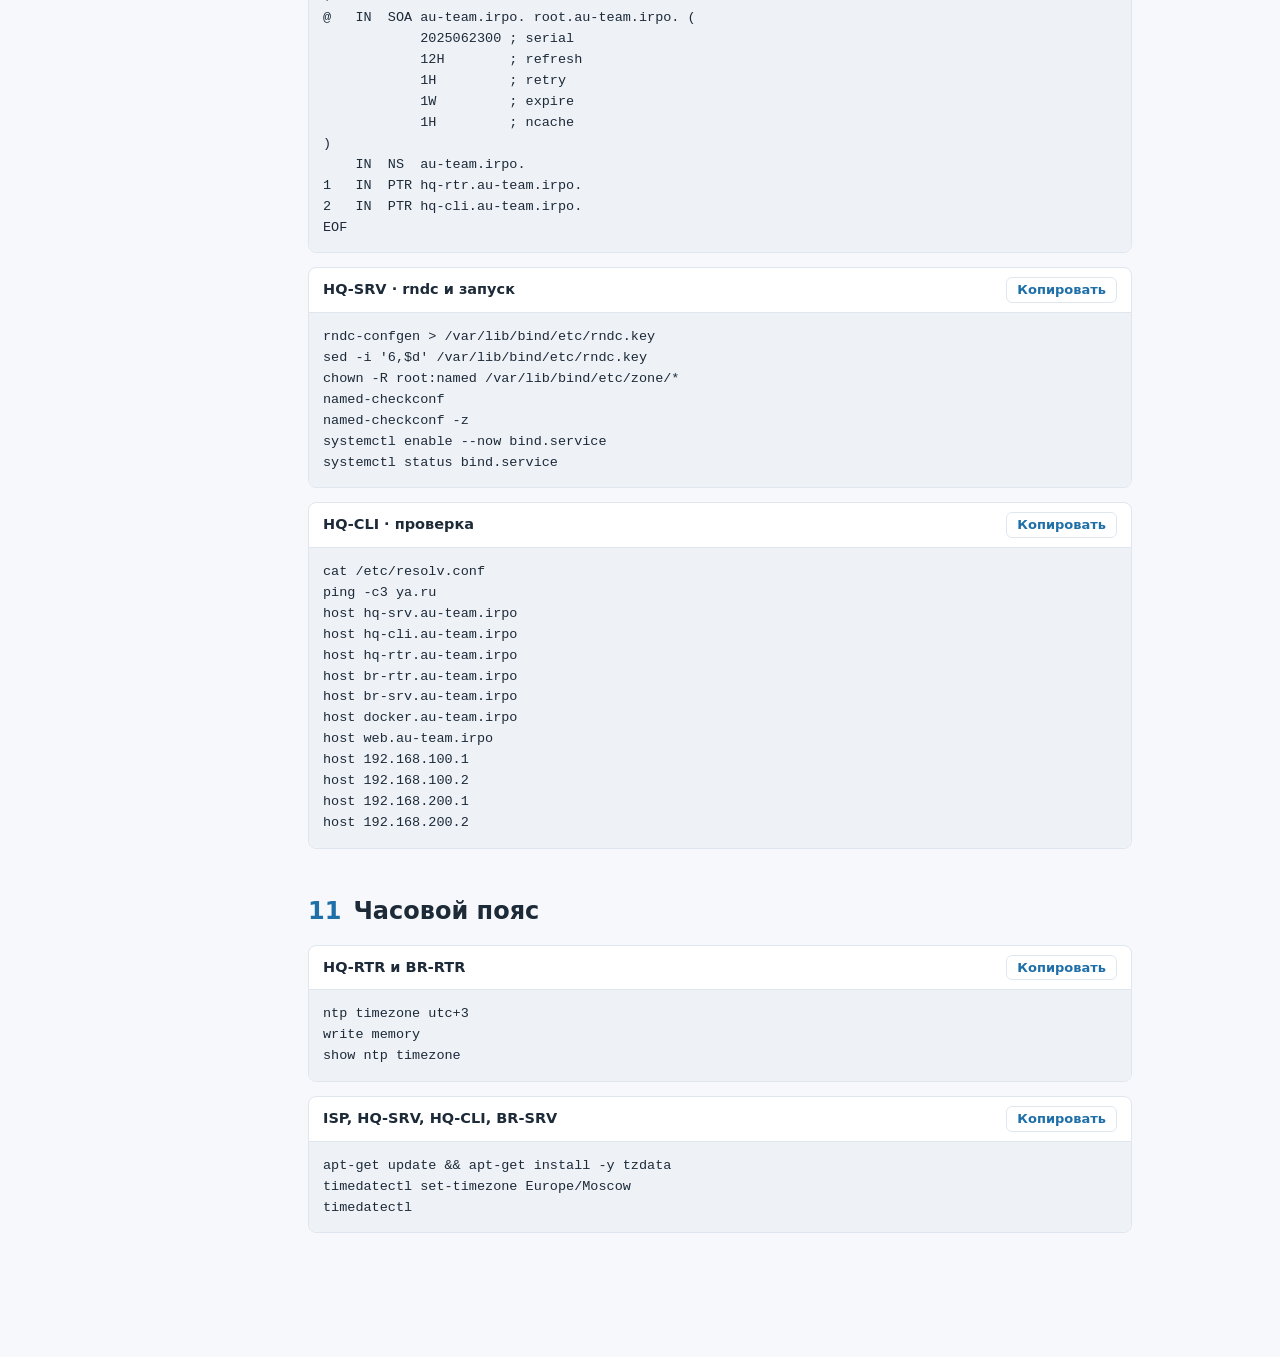
==== commit 63b5659a: "Update index.html" ====
--- a/index.html
+++ b/index.html
@@ -92,8 +92,8 @@
 systemctl restart network
 sysctl -a | grep ip_forward
 apt-get update &amp;&amp; apt-get install -y iptables
-iptables -t nat -A POSTROUTING -s 172.16.1.0/28 -o ens19 -j MASQUERADE
-iptables -t nat -A POSTROUTING -s 172.16.2.0/28 -o ens19 -j MASQUERADE
+iptables -t nat -A POSTROUTING -s 172.16.1.0/28 -o ens20 -j MASQUERADE
+iptables -t nat -A POSTROUTING -s 172.16.2.0/28 -o ens20 -j MASQUERADE
 iptables-save &gt;&gt; /etc/sysconfig/iptables
 systemctl enable --now iptables
 iptables -t nat -L -n -v</pre></div><div class="blk"><h3>HQ-RTR<button>Копировать</button></h3><pre>enable
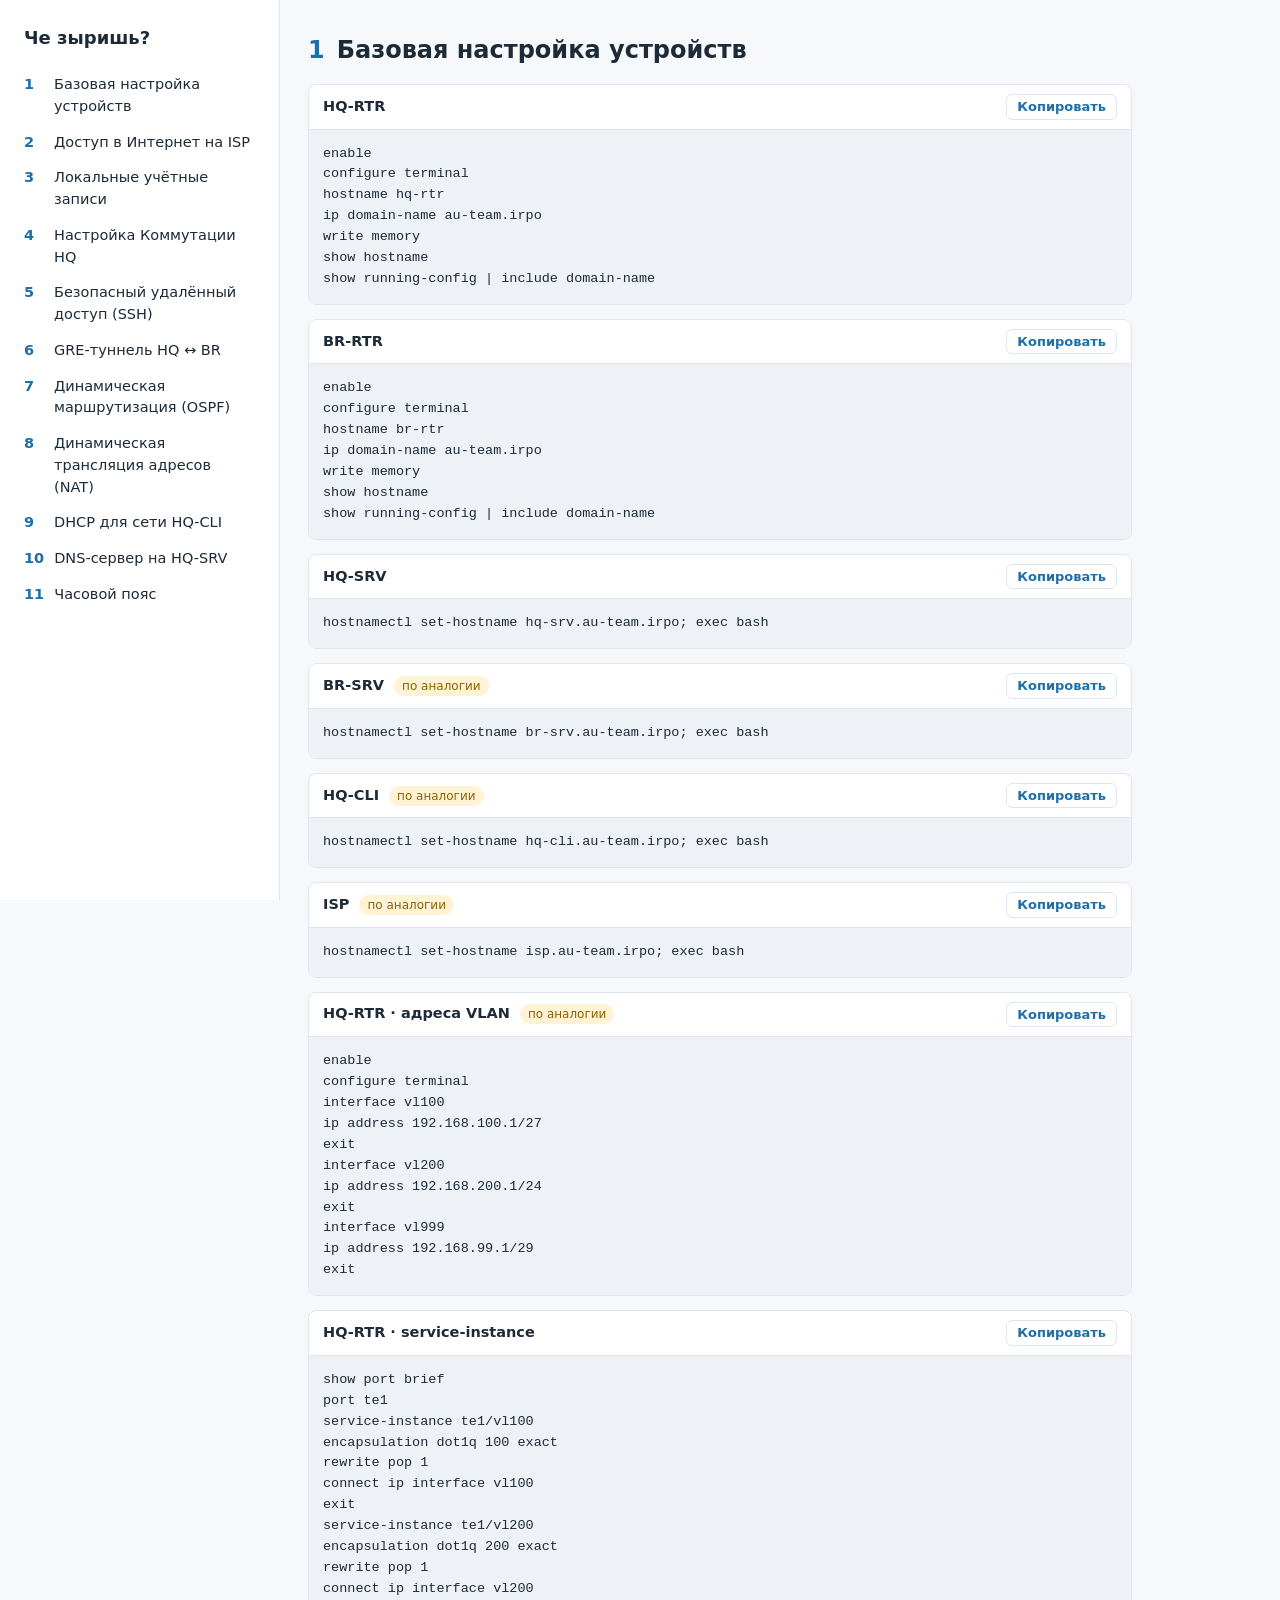
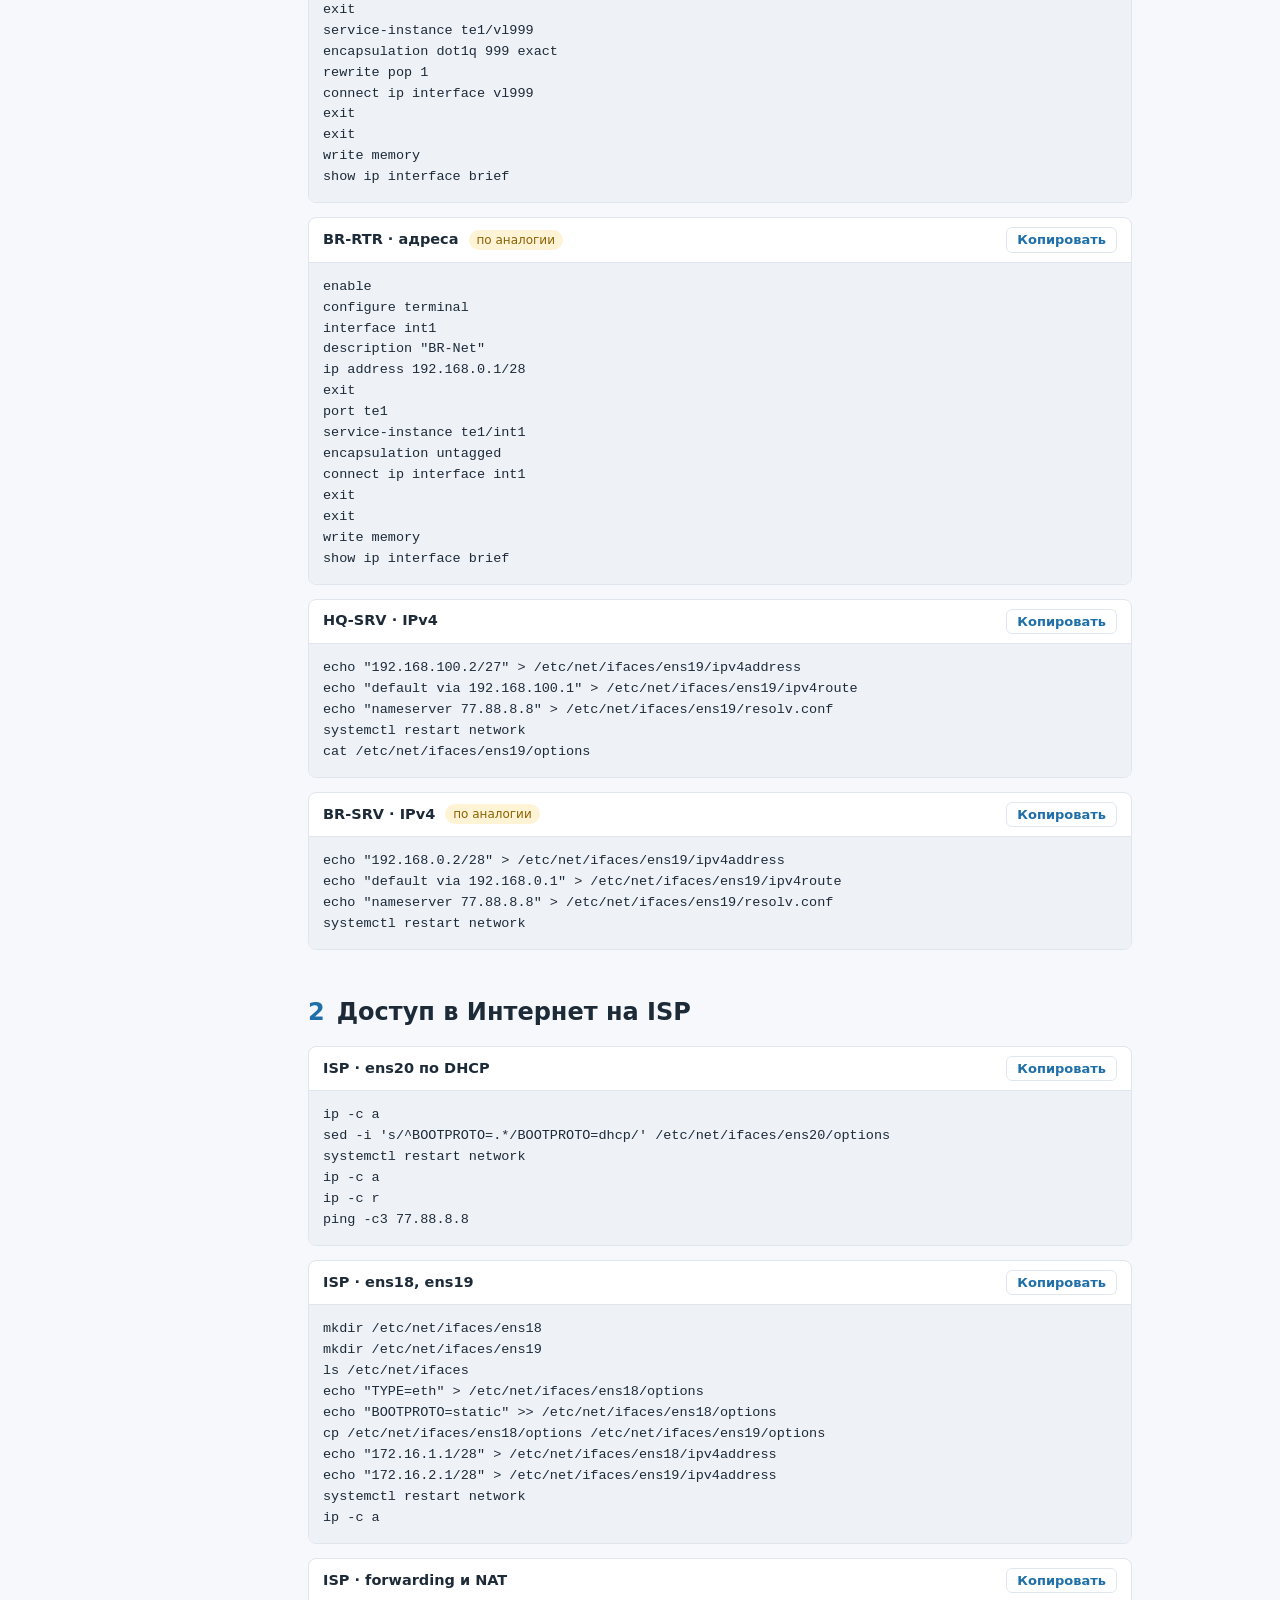
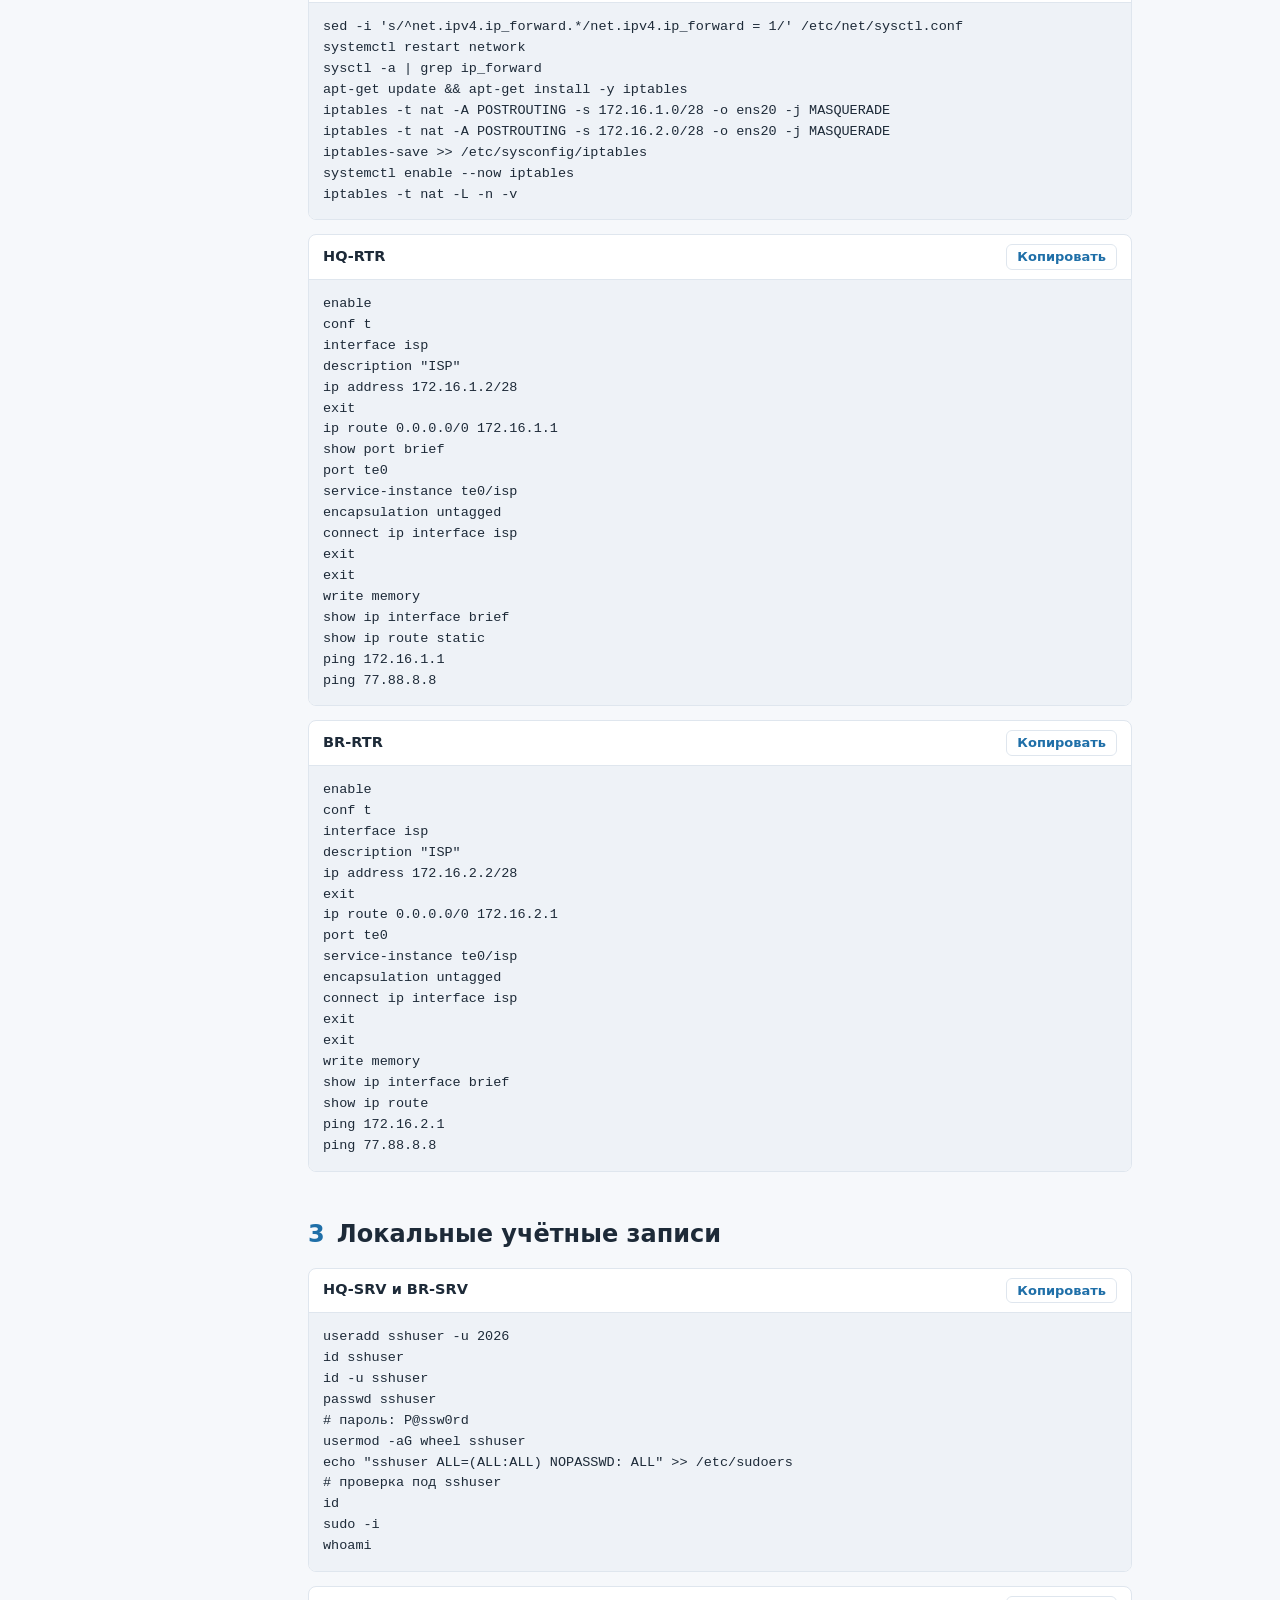
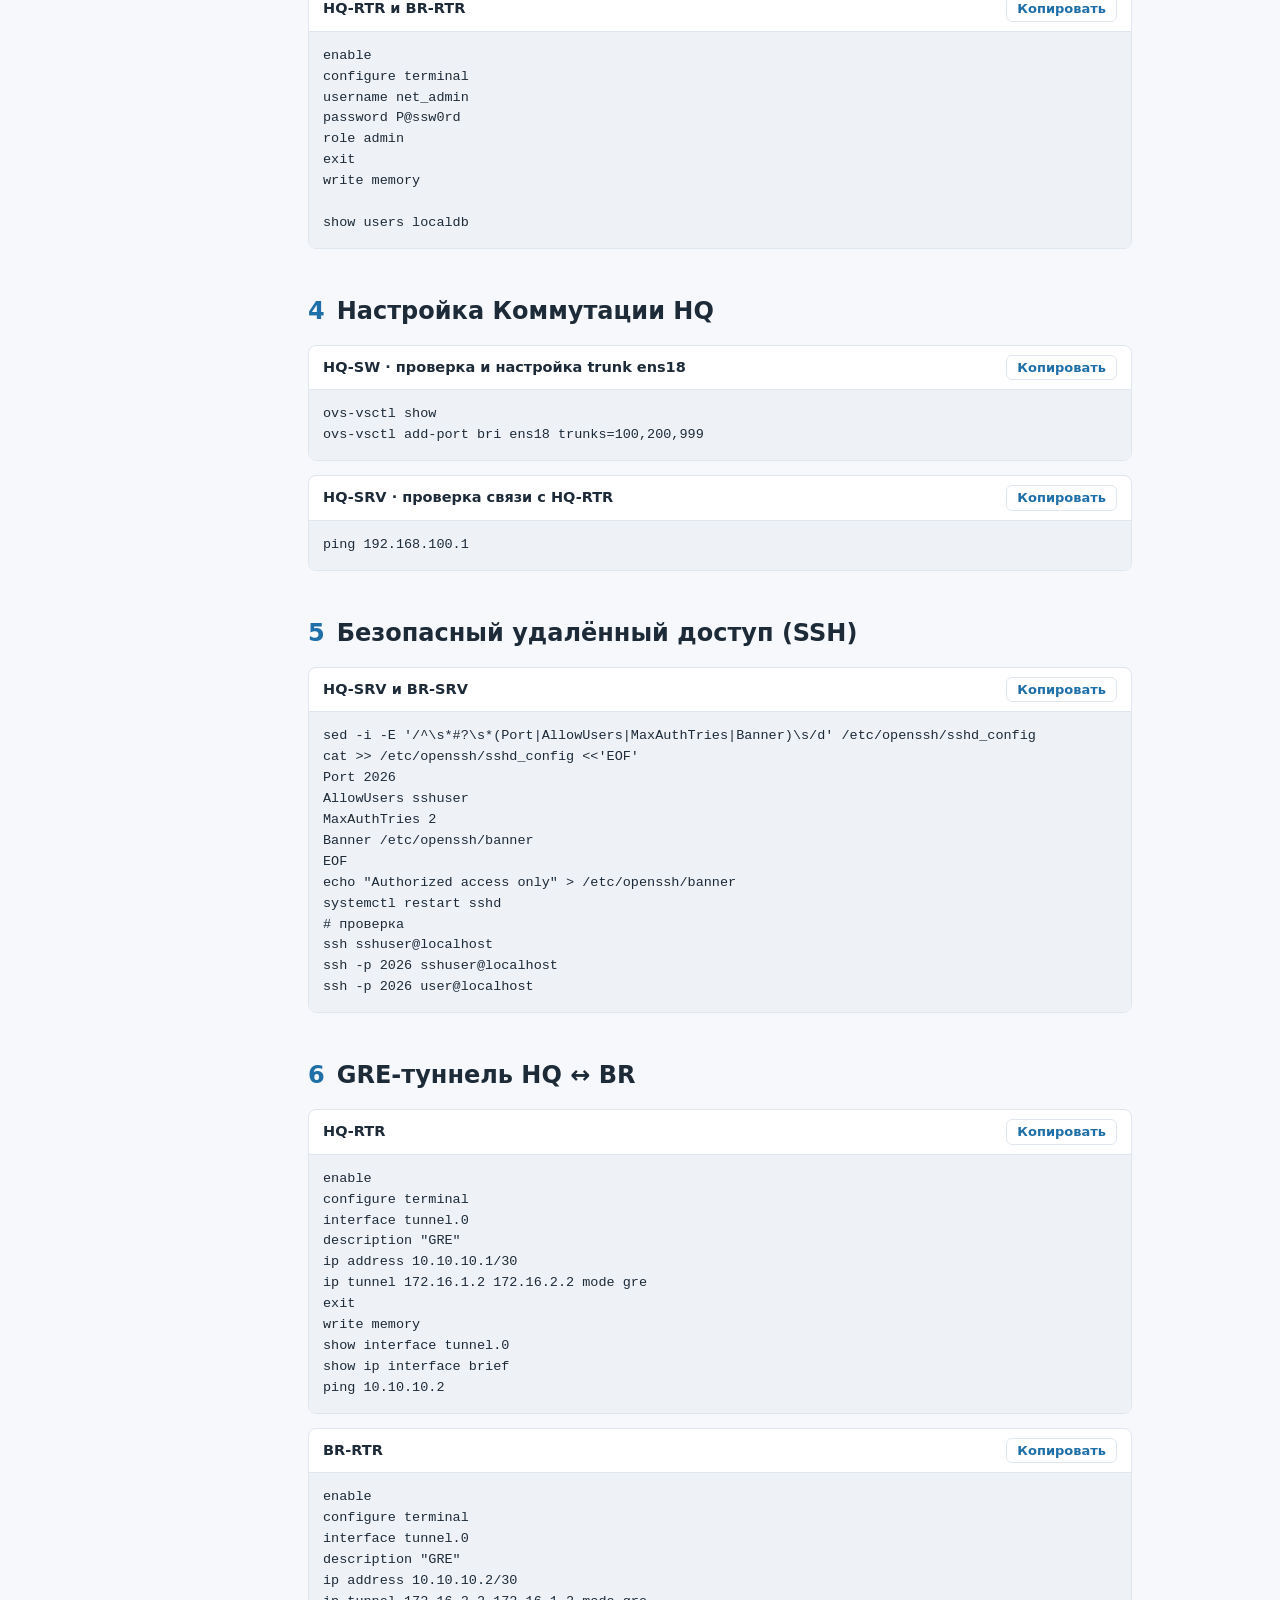
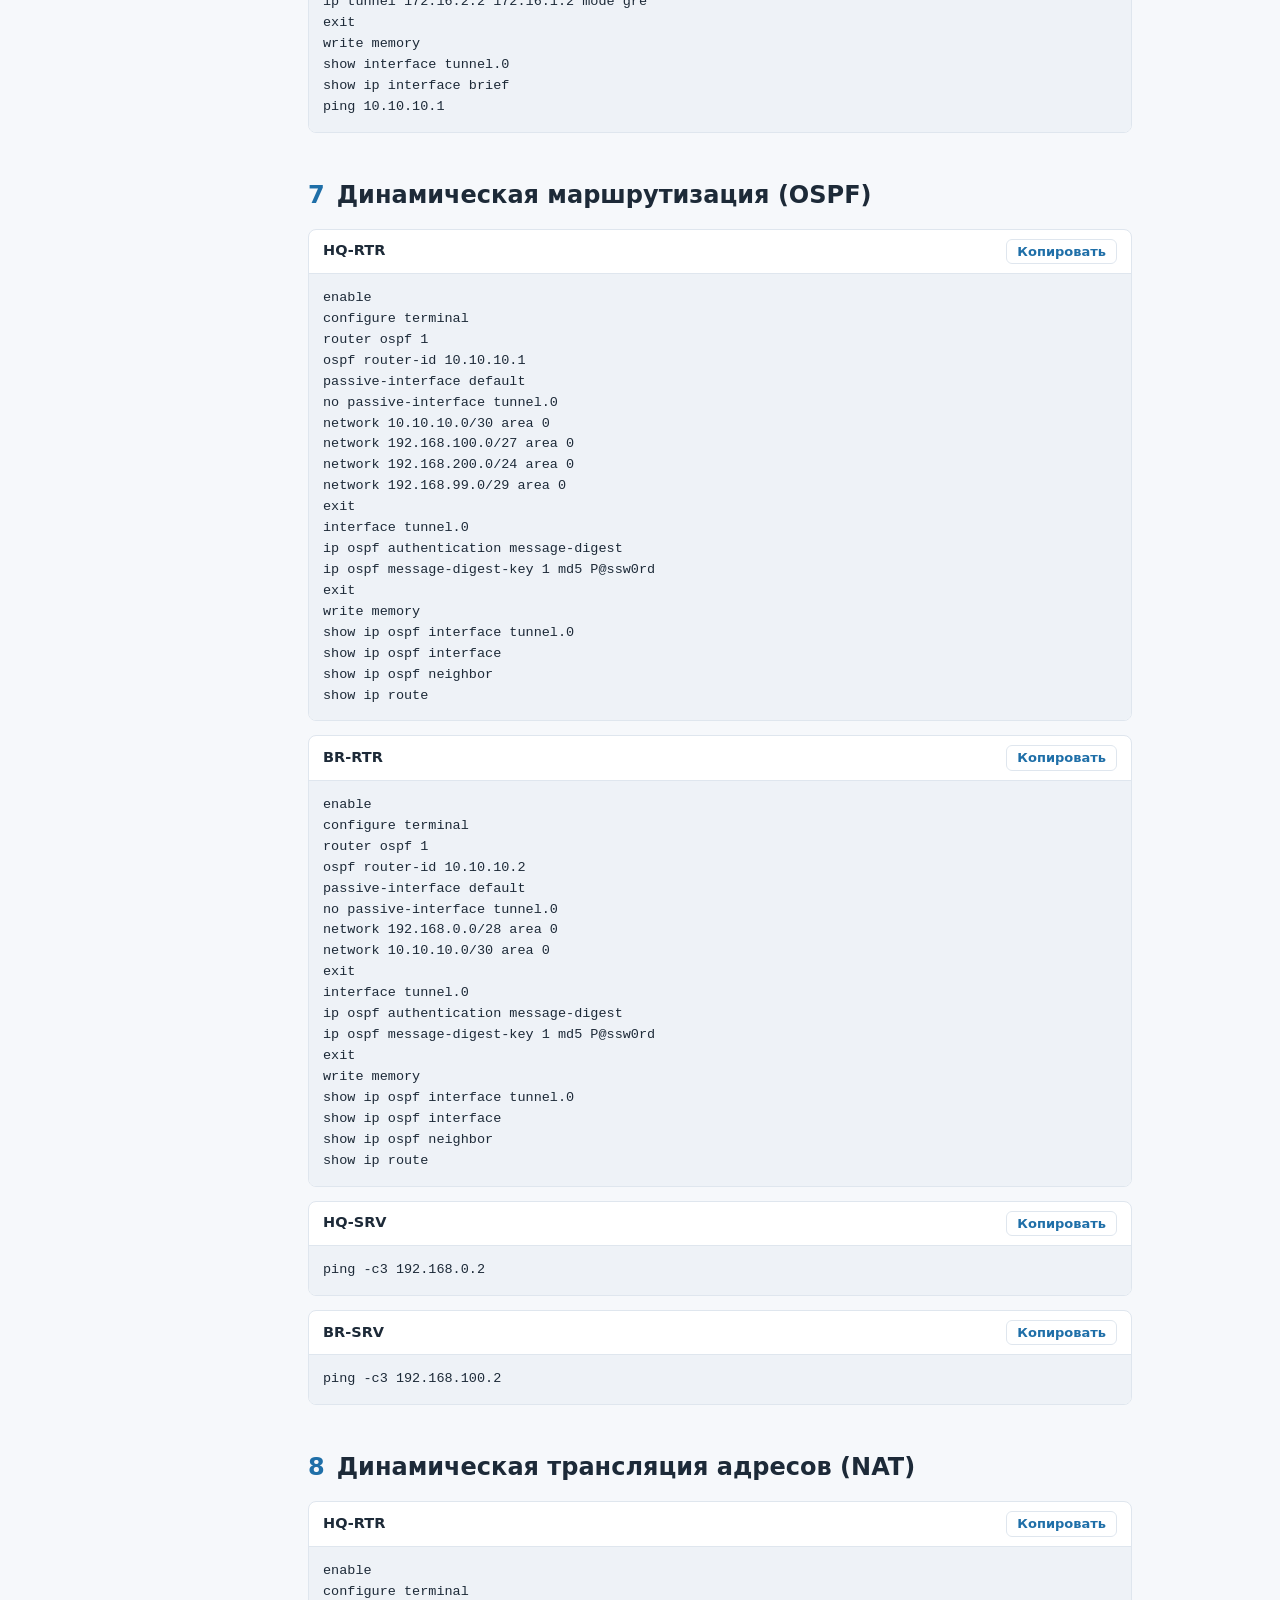
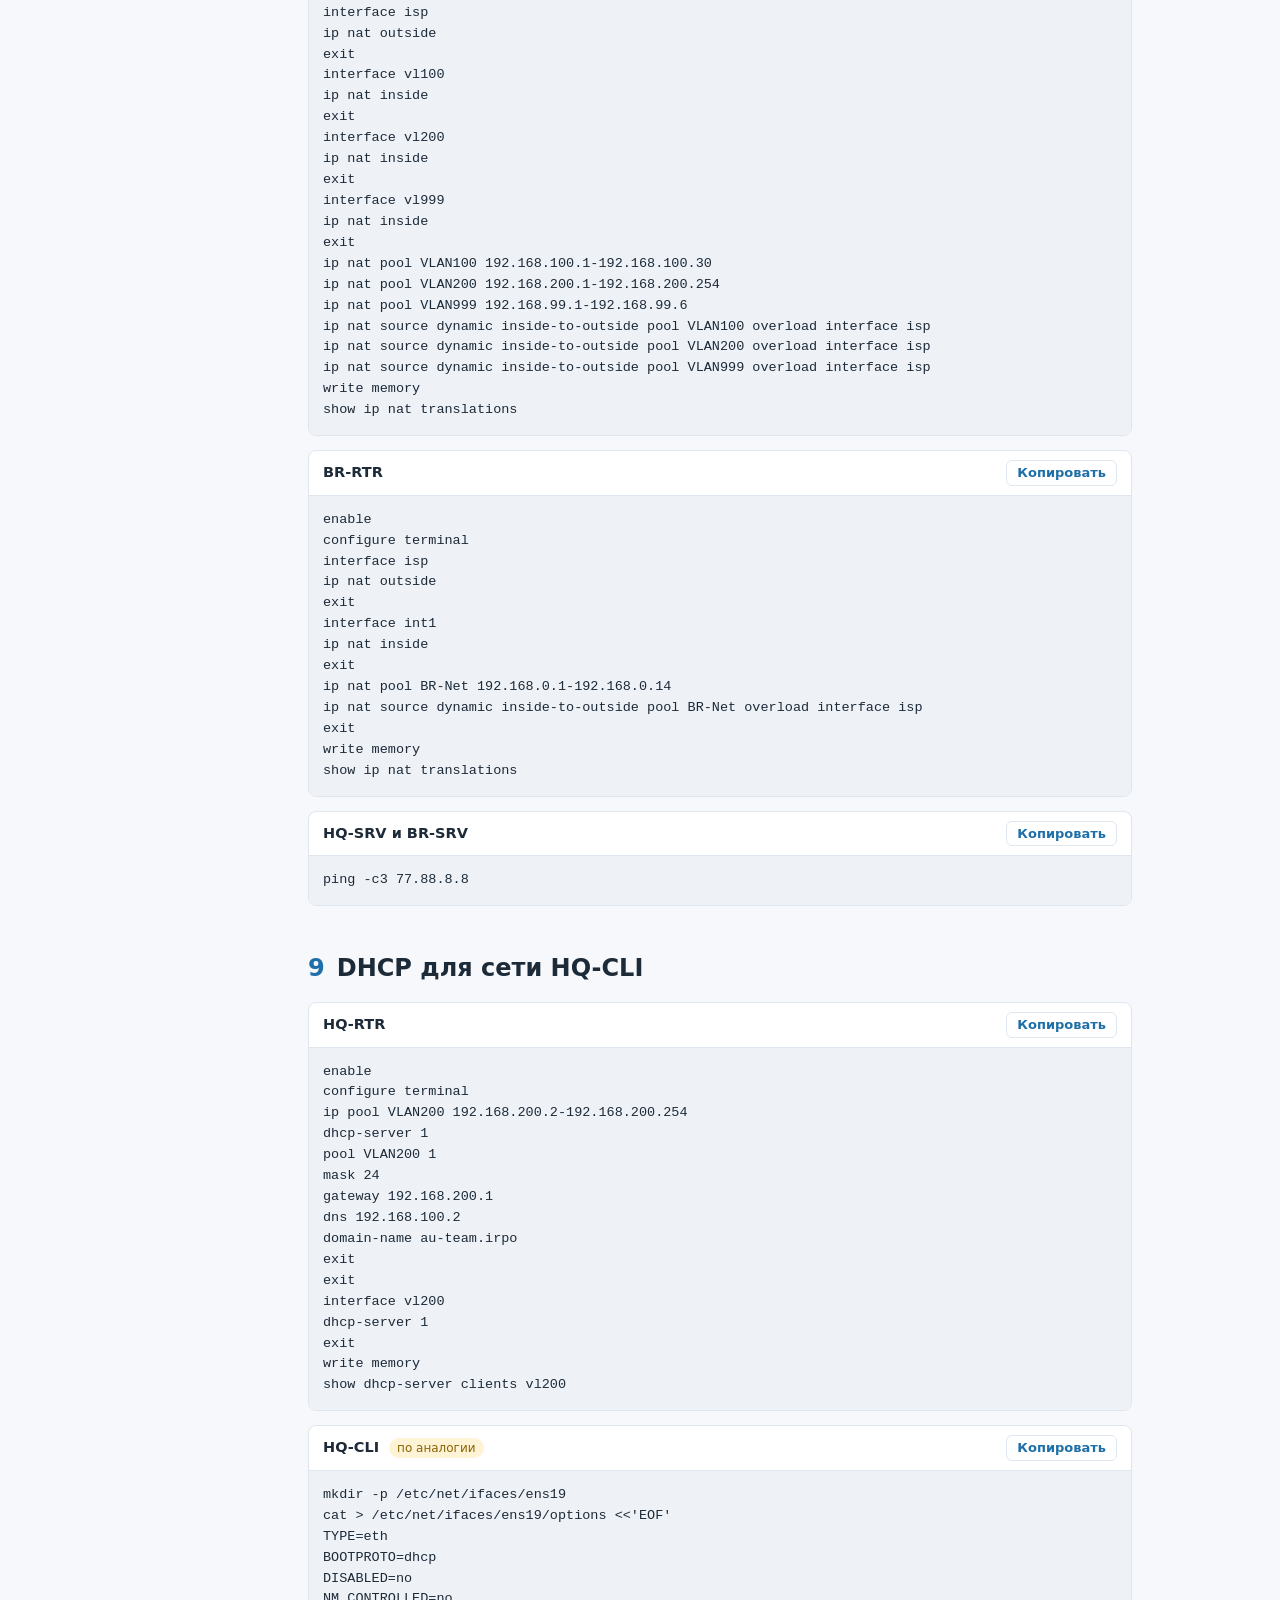
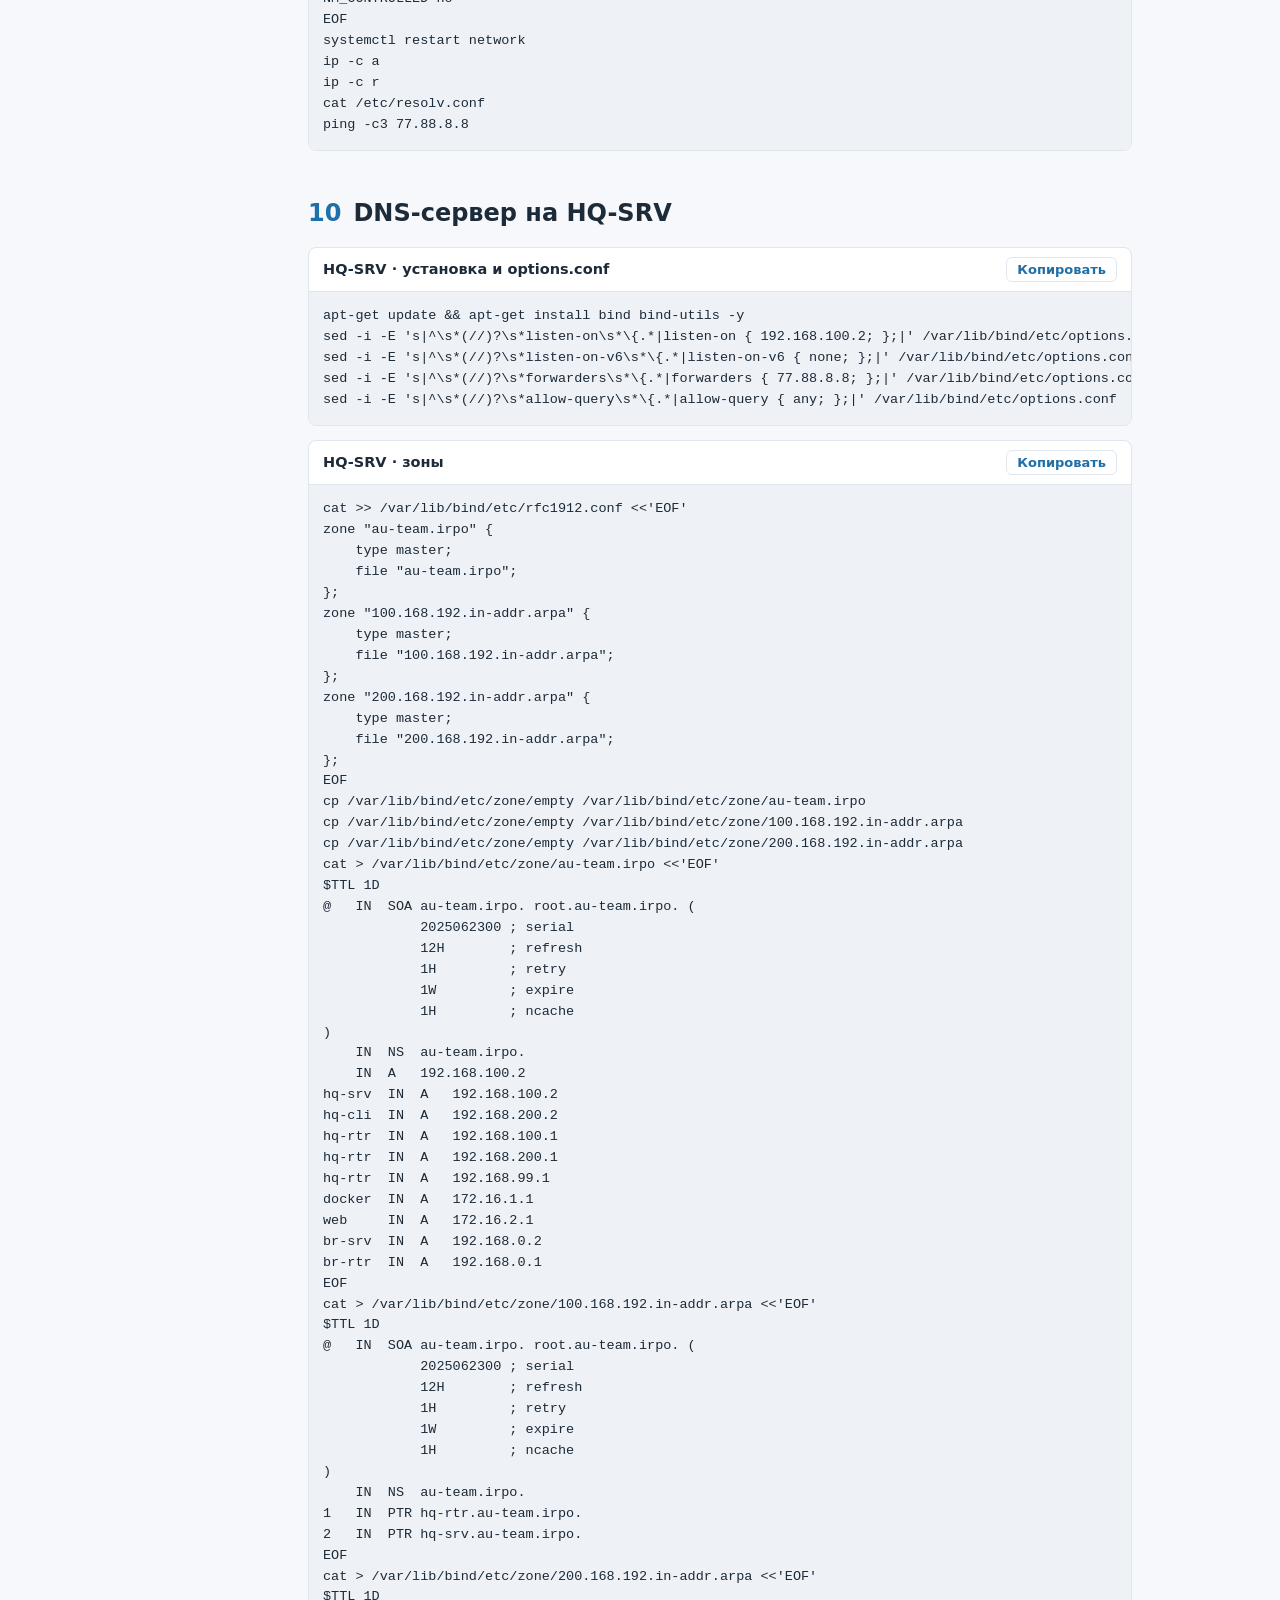
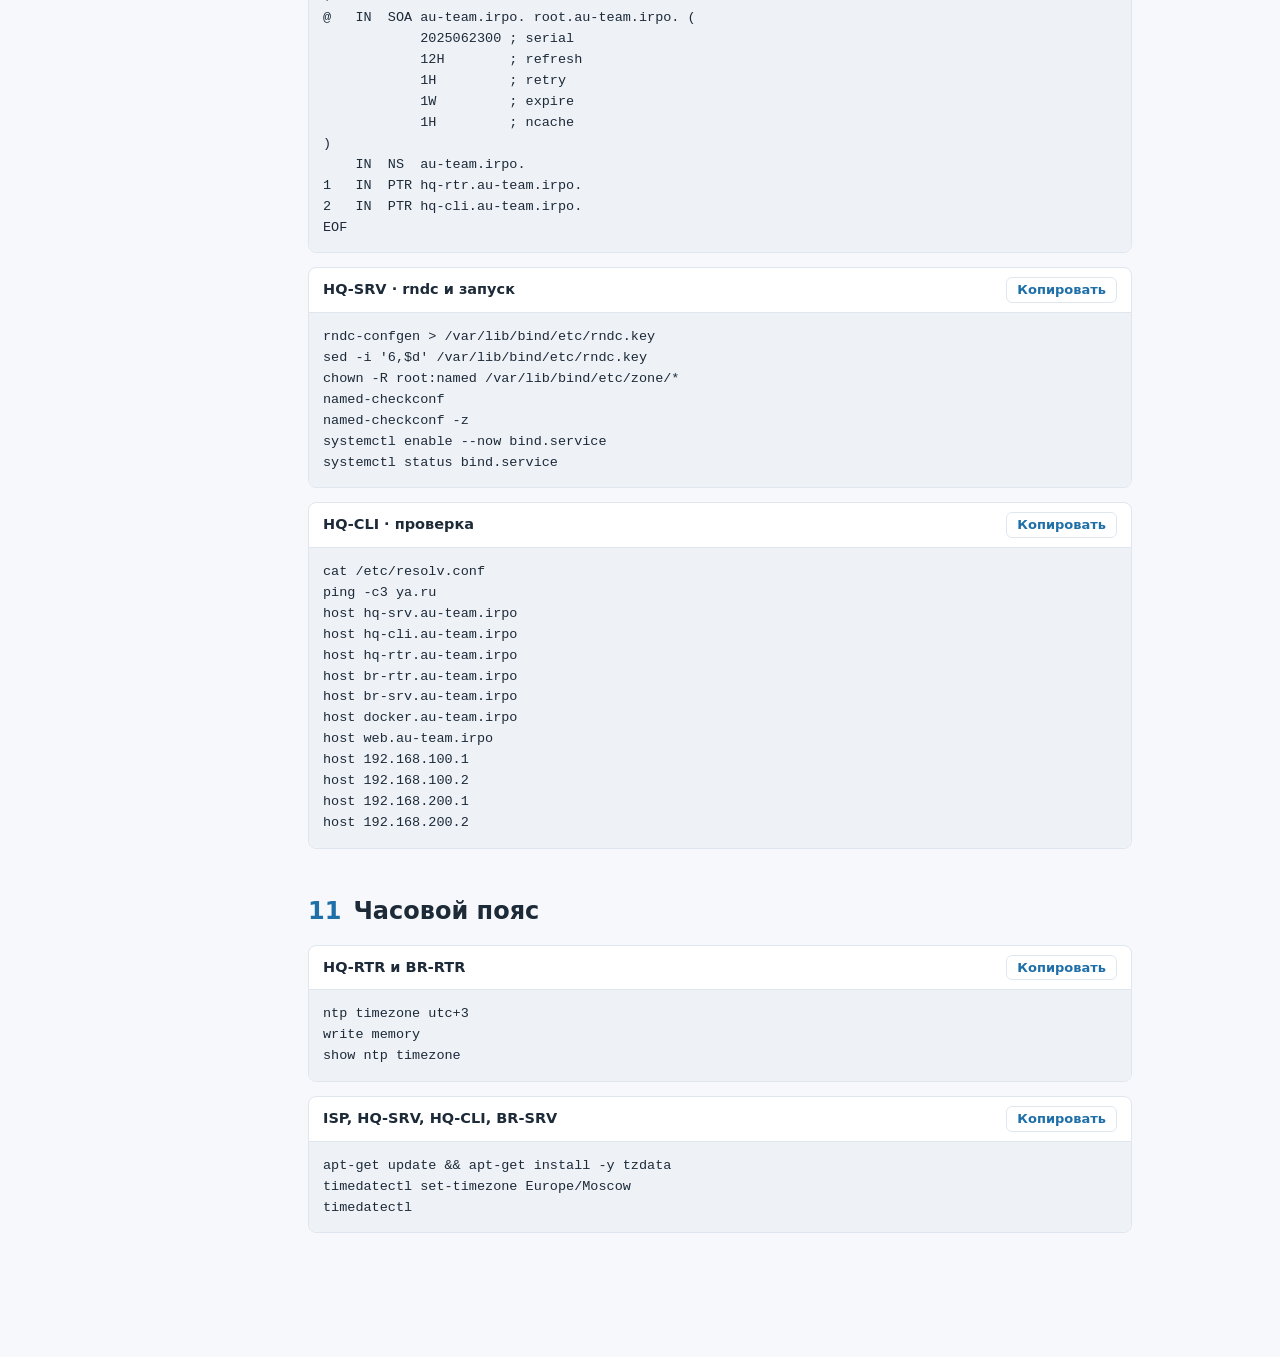
==== commit d21faed9: "Update index.html" ====
--- a/index.html
+++ b/index.html
@@ -74,7 +74,7 @@
 cat /etc/net/ifaces/ens19/options</pre></div><div class="blk"><h3>BR-SRV · IPv4<em>по аналогии</em><button>Копировать</button></h3><pre>echo &quot;192.168.0.2/28&quot; &gt; /etc/net/ifaces/ens19/ipv4address
 echo &quot;default via 192.168.0.1&quot; &gt; /etc/net/ifaces/ens19/ipv4route
 echo &quot;nameserver 77.88.8.8&quot; &gt; /etc/net/ifaces/ens19/resolv.conf
-systemctl restart network</pre></div></section><section id="t2"><h2><span>2</span>Доступ в Интернет на ISP</h2><div class="blk"><h3>ISP · ens19 по DHCP<button>Копировать</button></h3><pre>ip -c a
+systemctl restart network</pre></div></section><section id="t2"><h2><span>2</span>Доступ в Интернет на ISP</h2><div class="blk"><h3>ISP · ens20 по DHCP<button>Копировать</button></h3><pre>ip -c a
 sed -i &#x27;s/^BOOTPROTO=.*/BOOTPROTO=dhcp/&#x27; /etc/net/ifaces/ens20/options
 systemctl restart network
 ip -c a
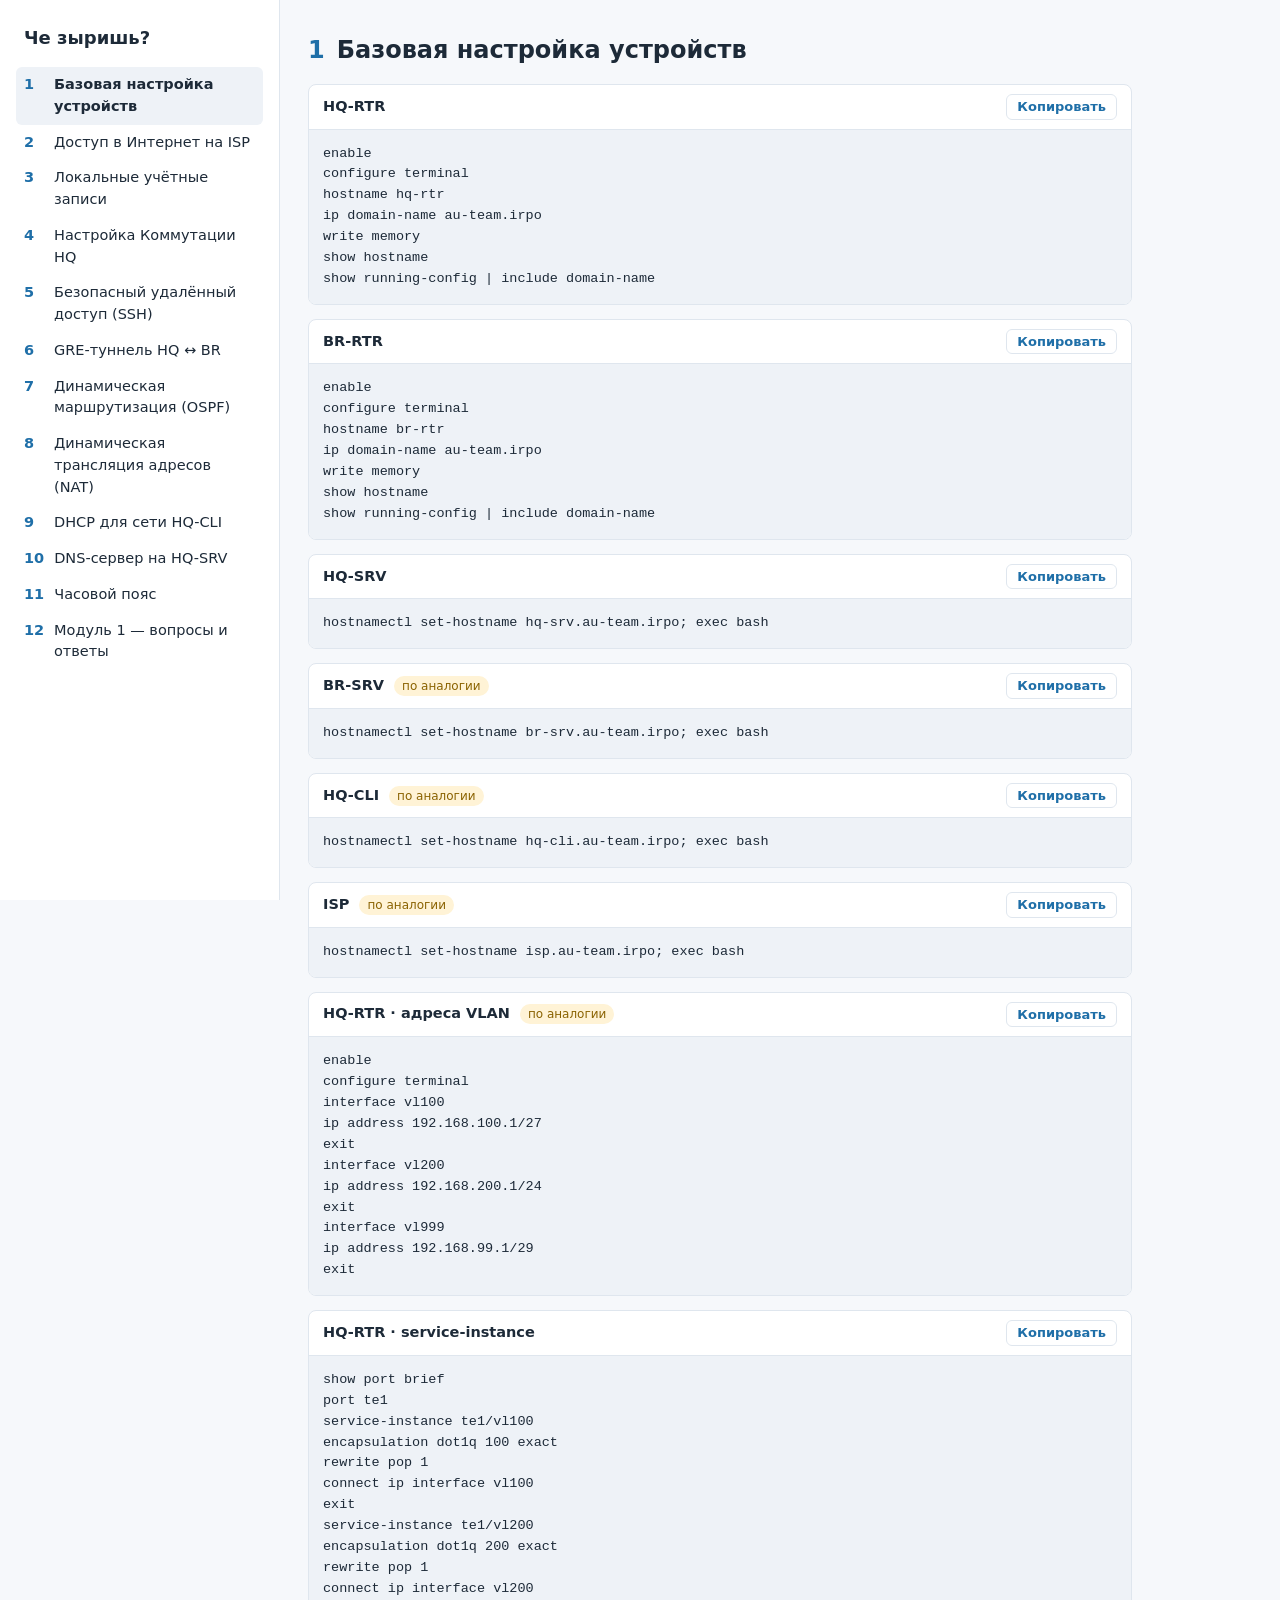
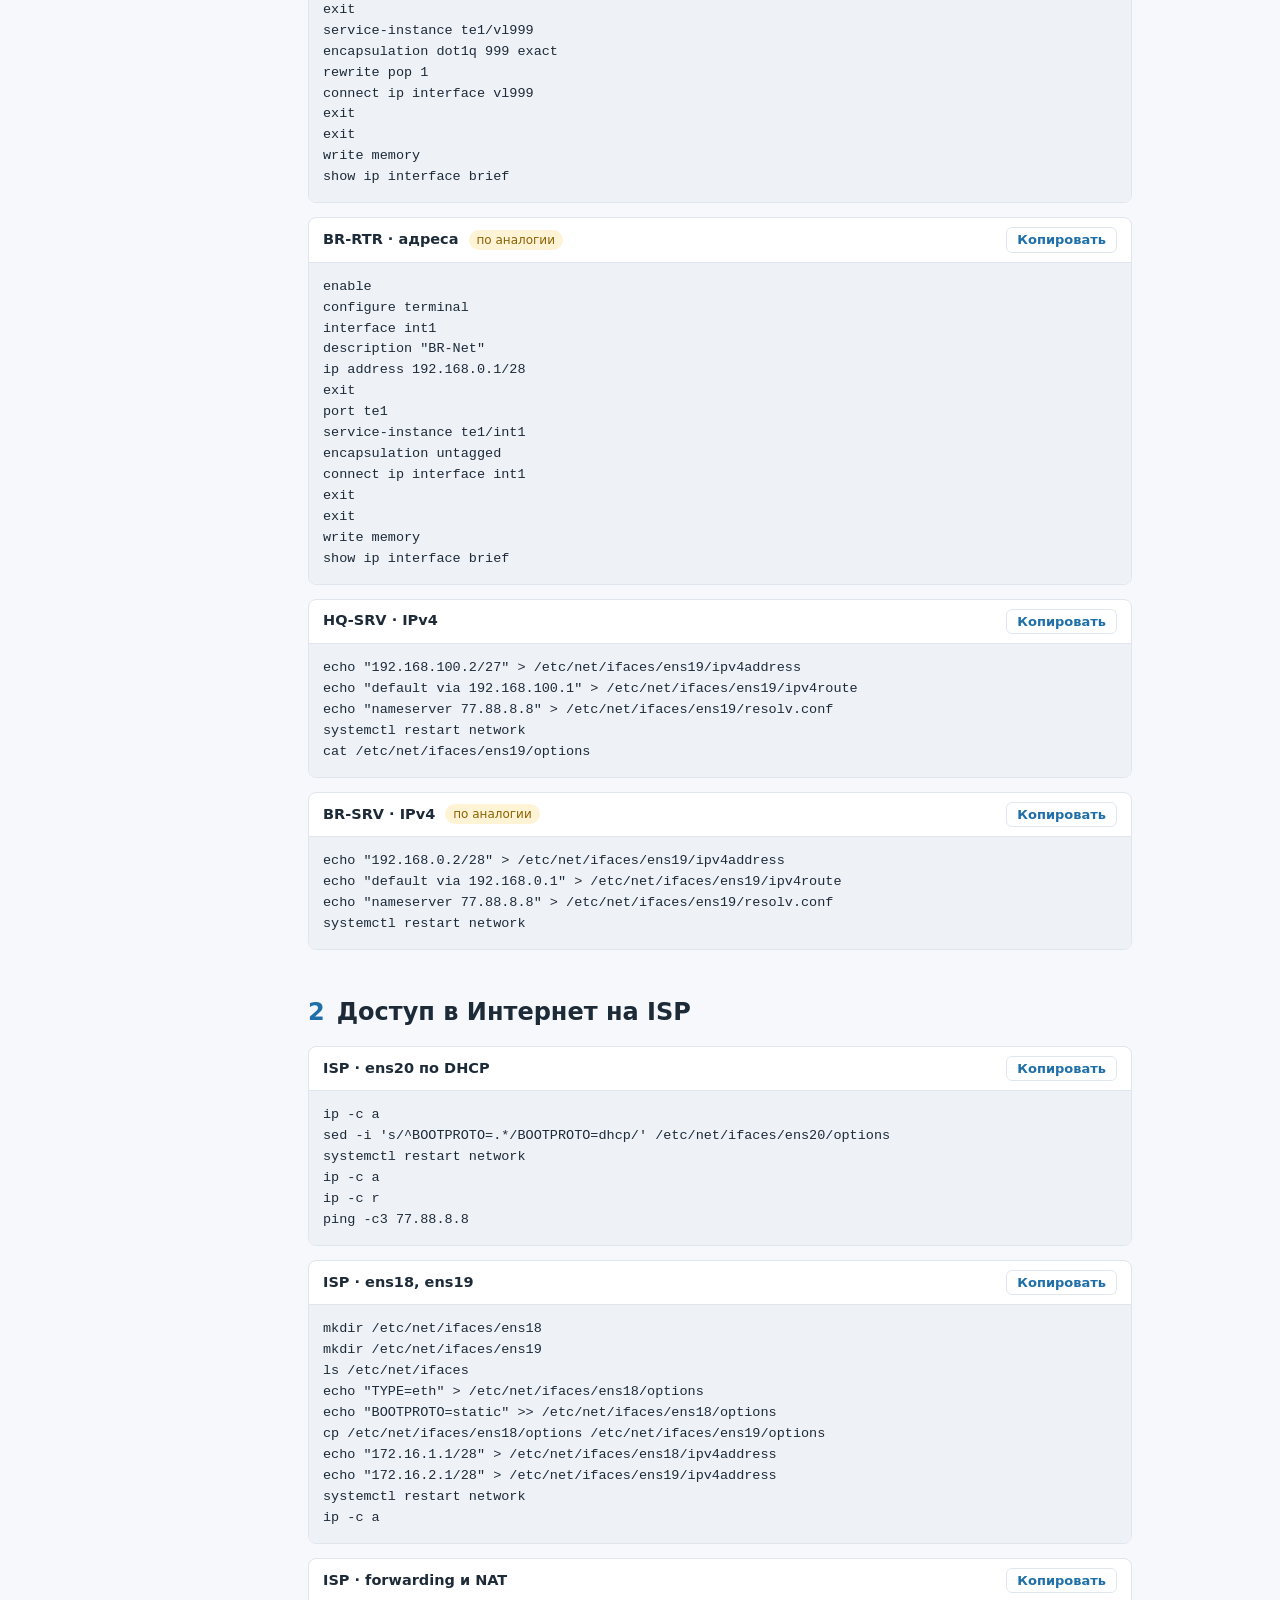
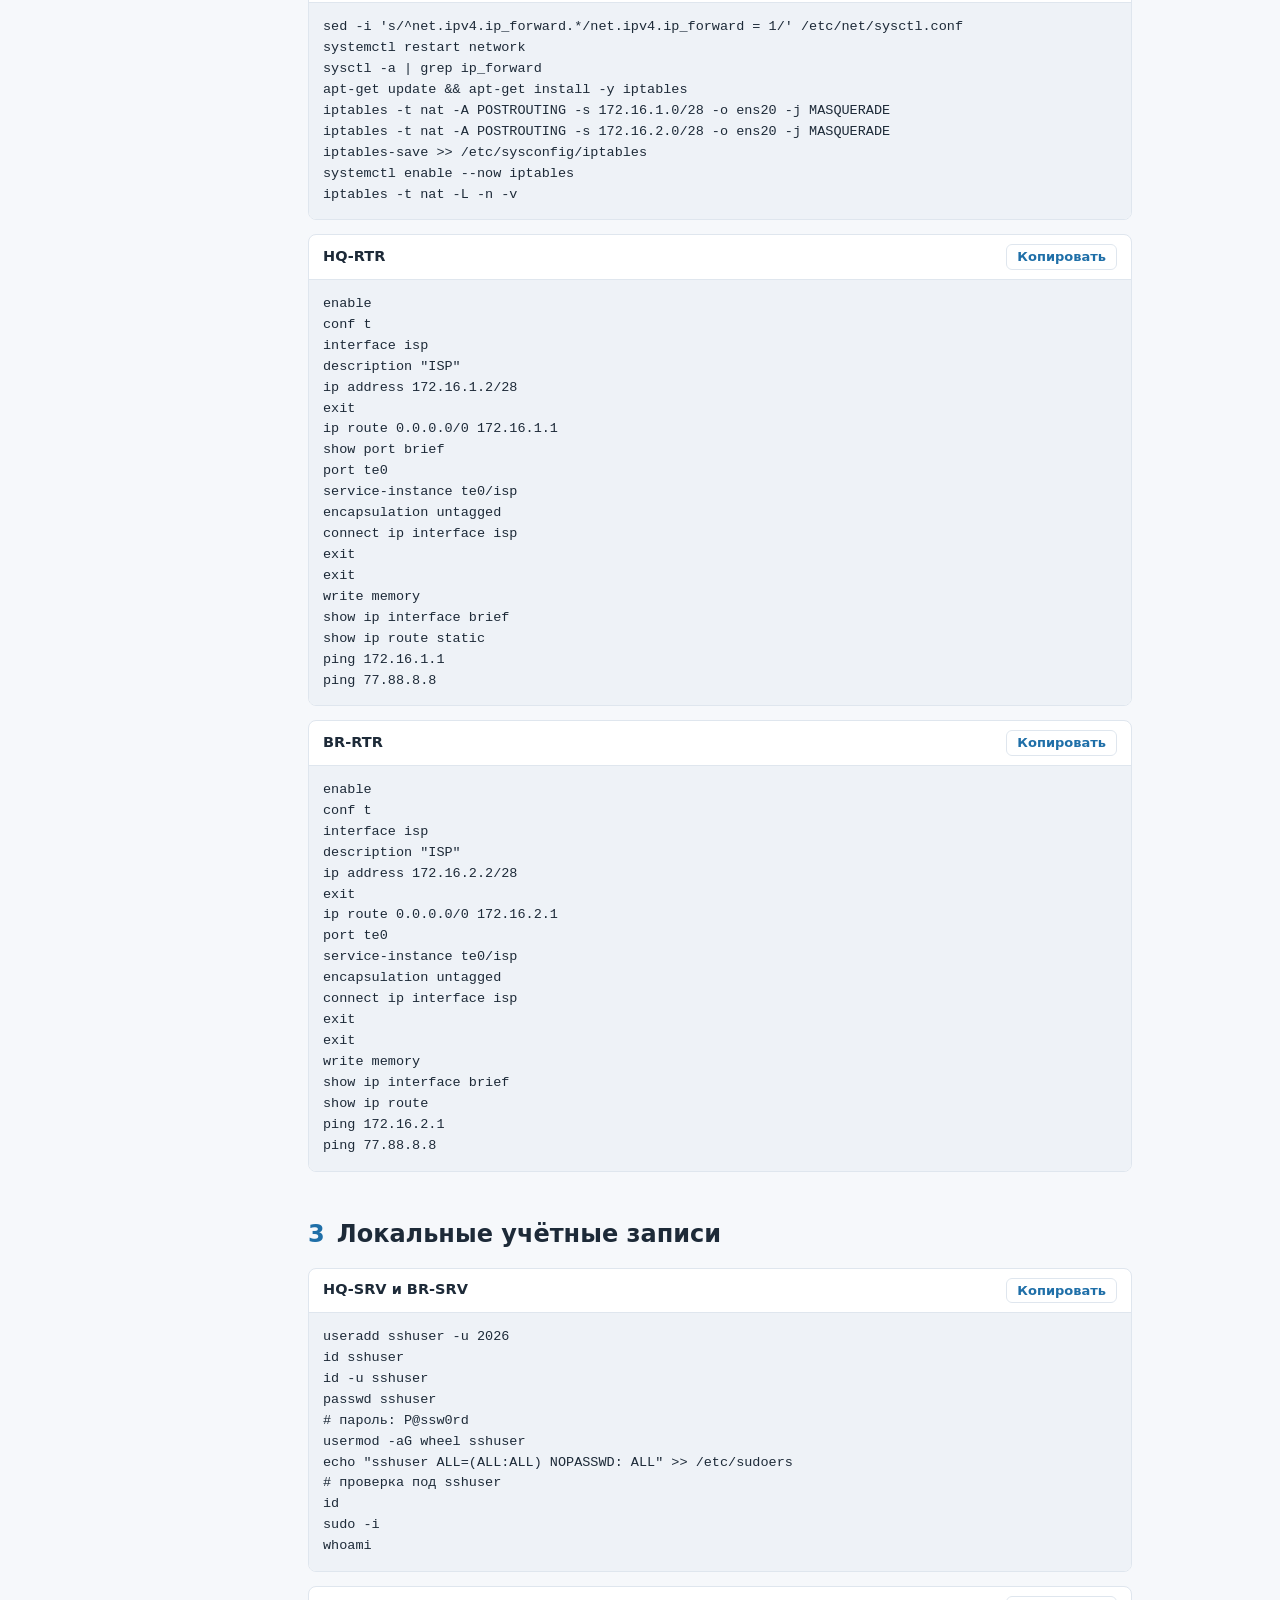
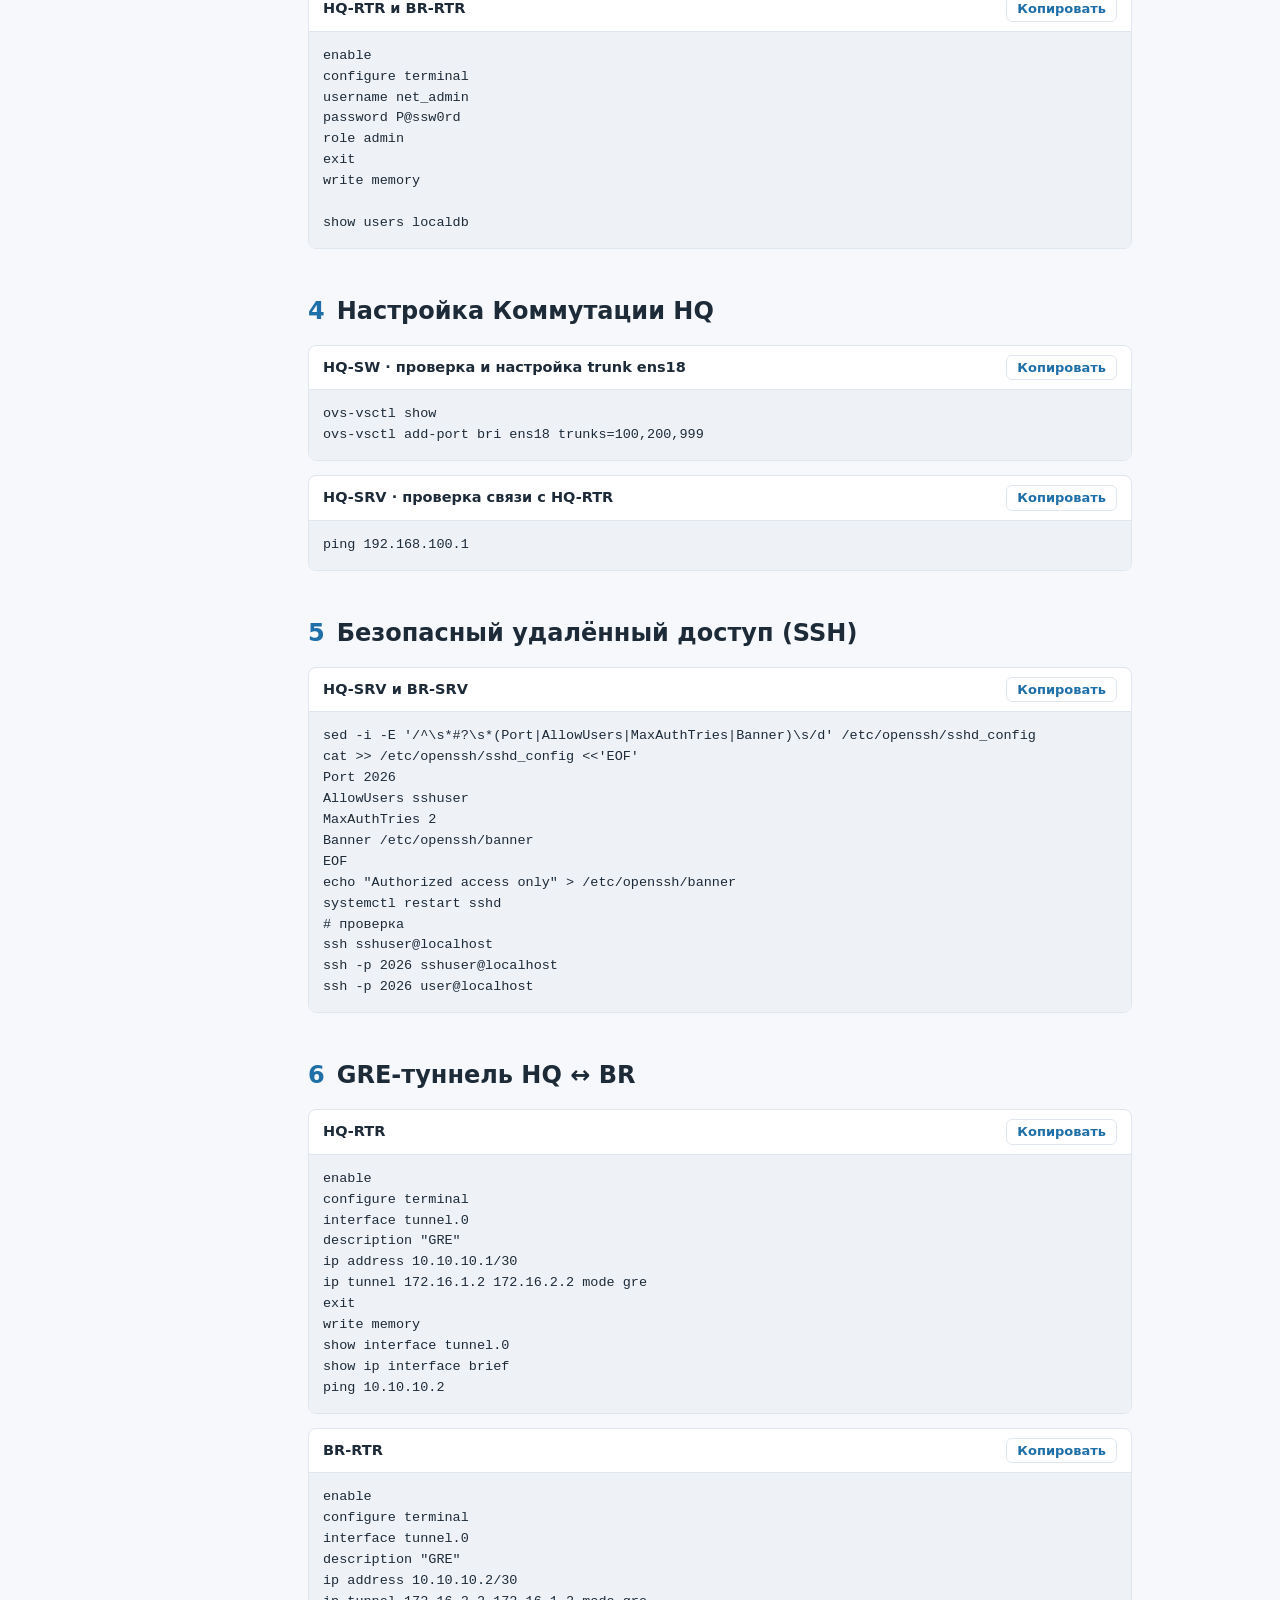
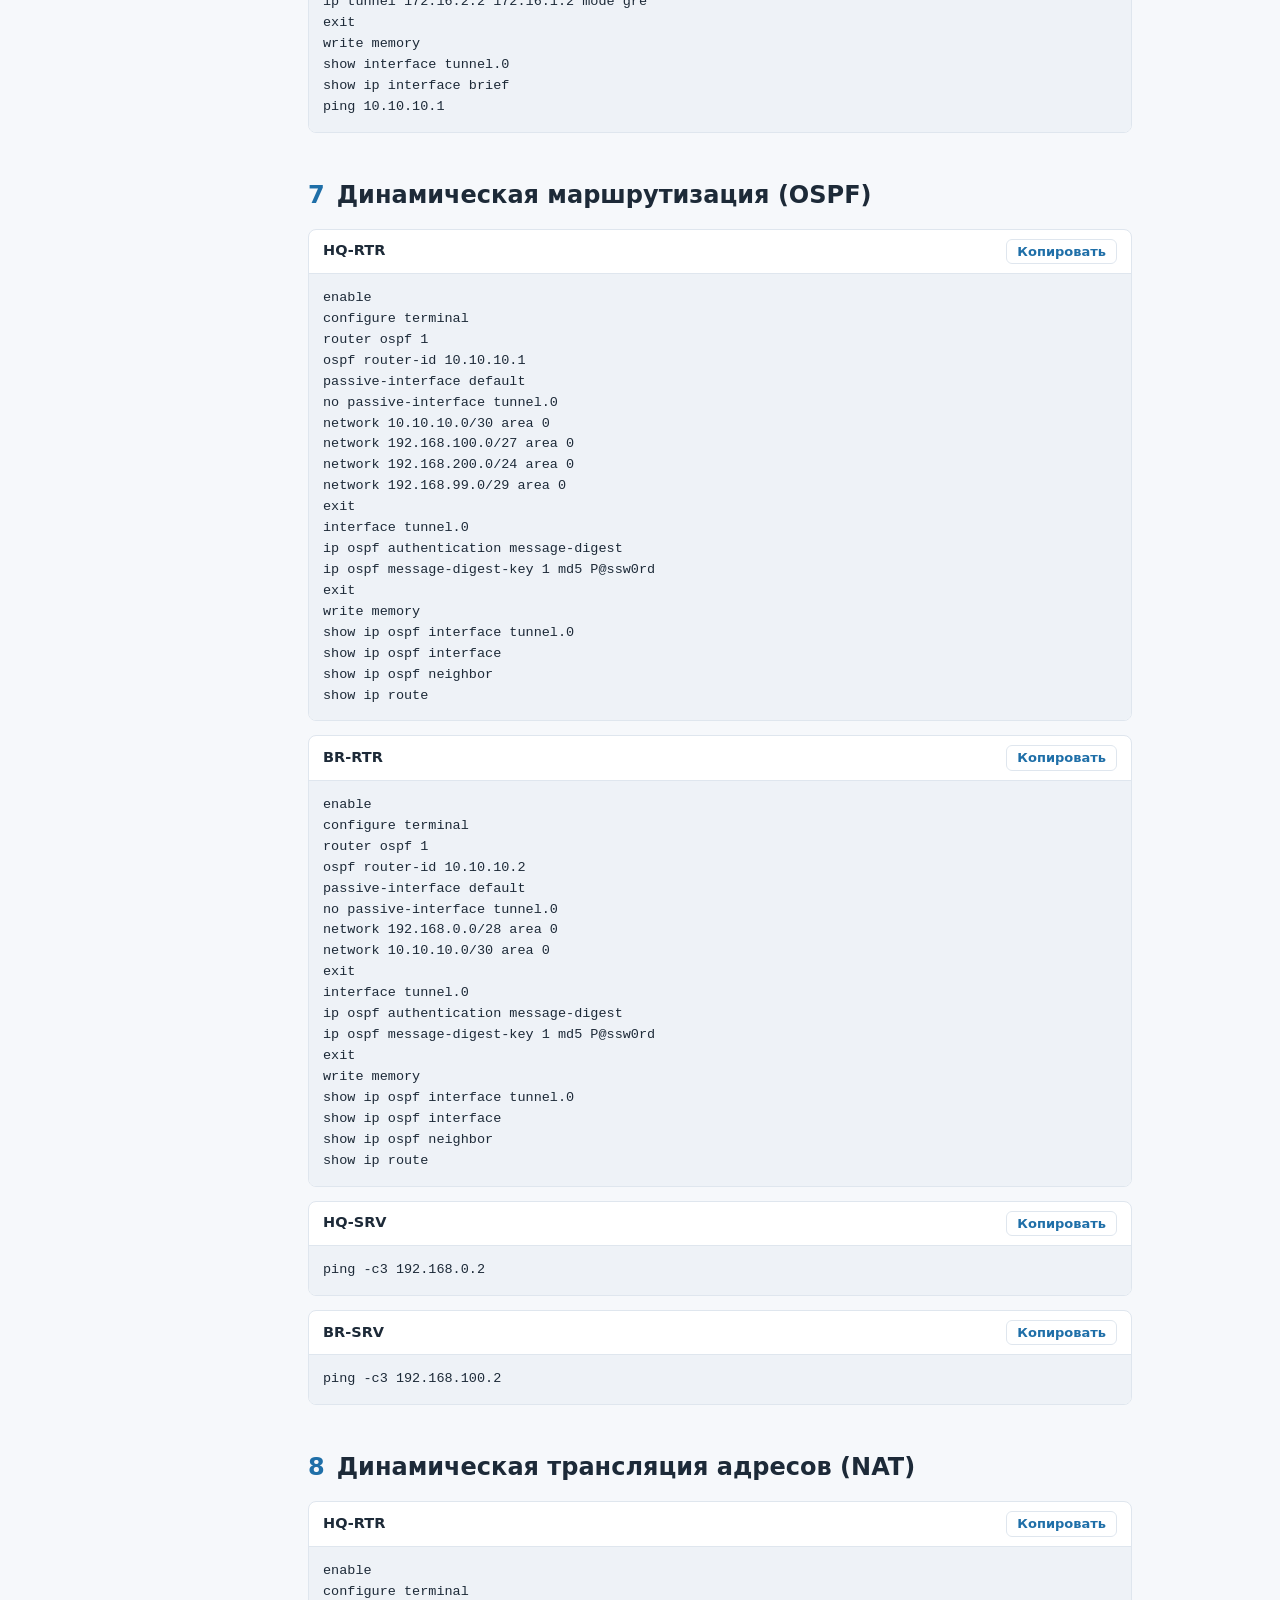
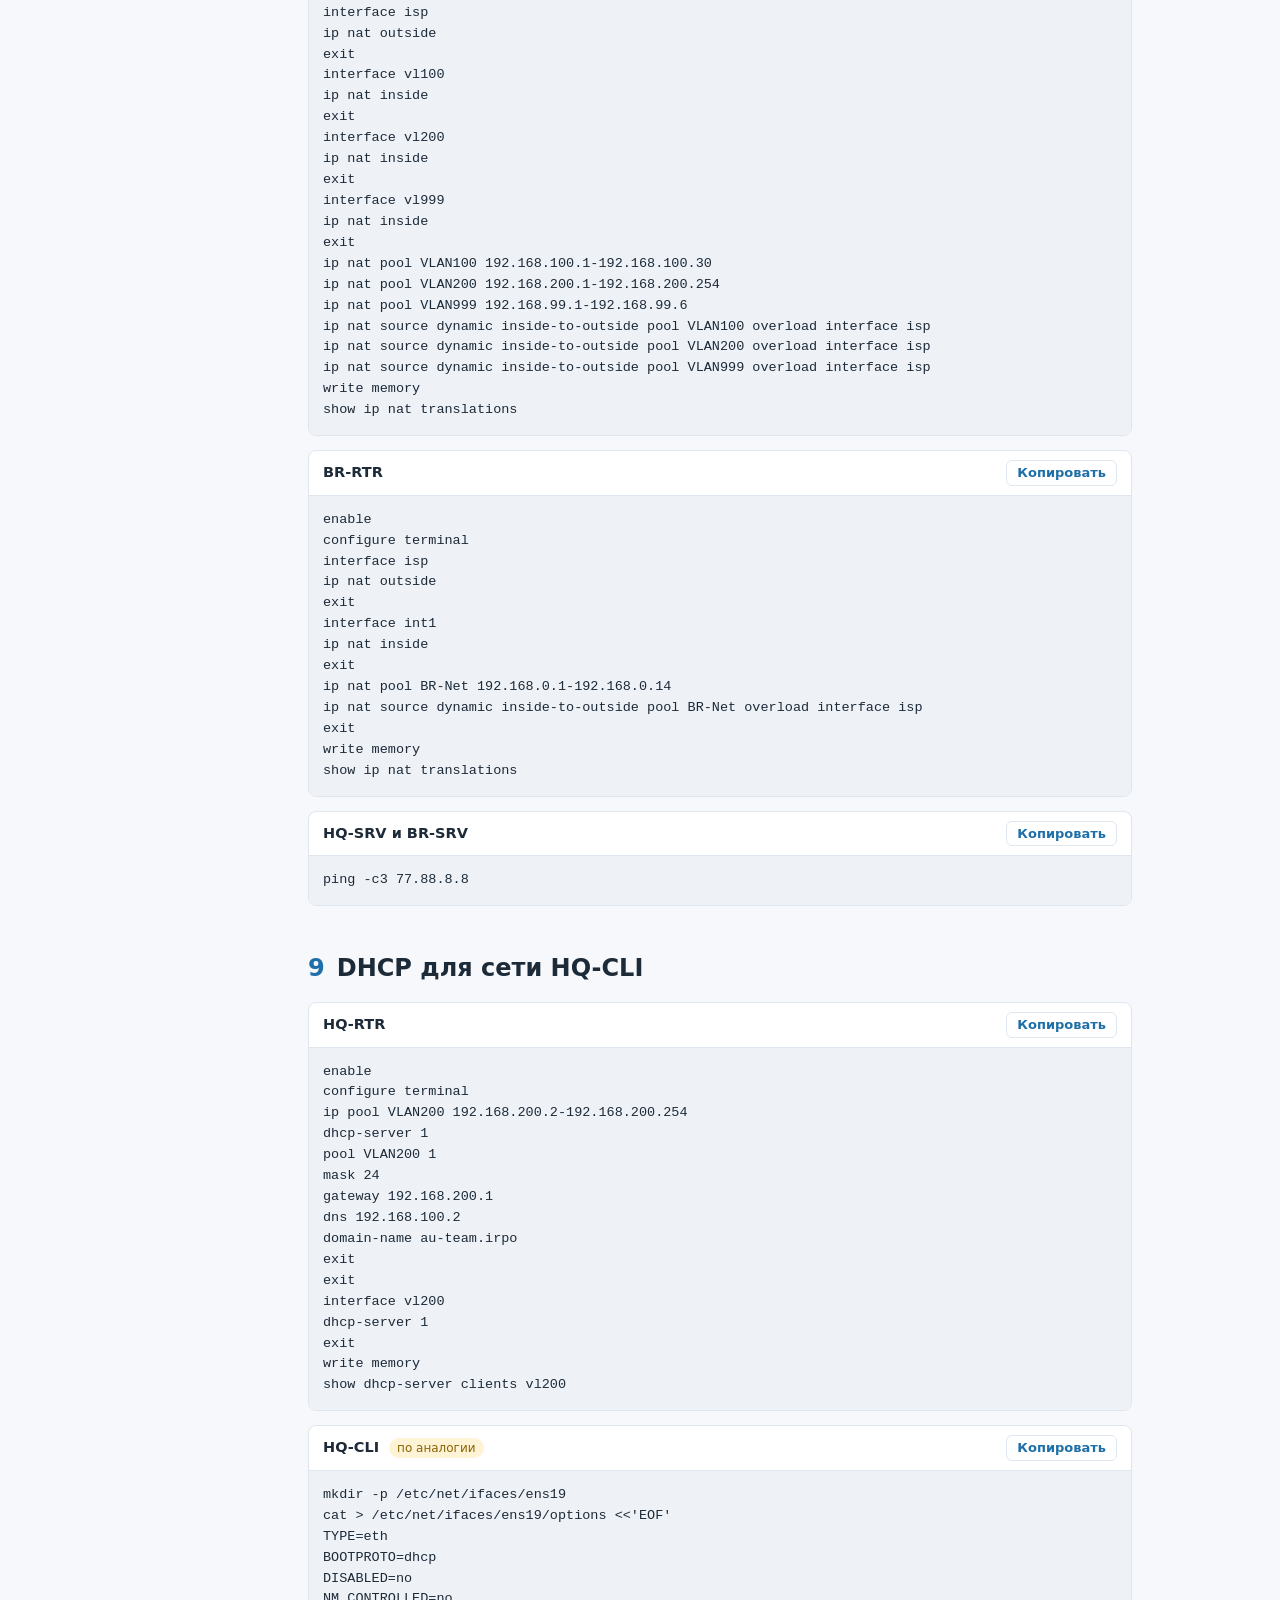
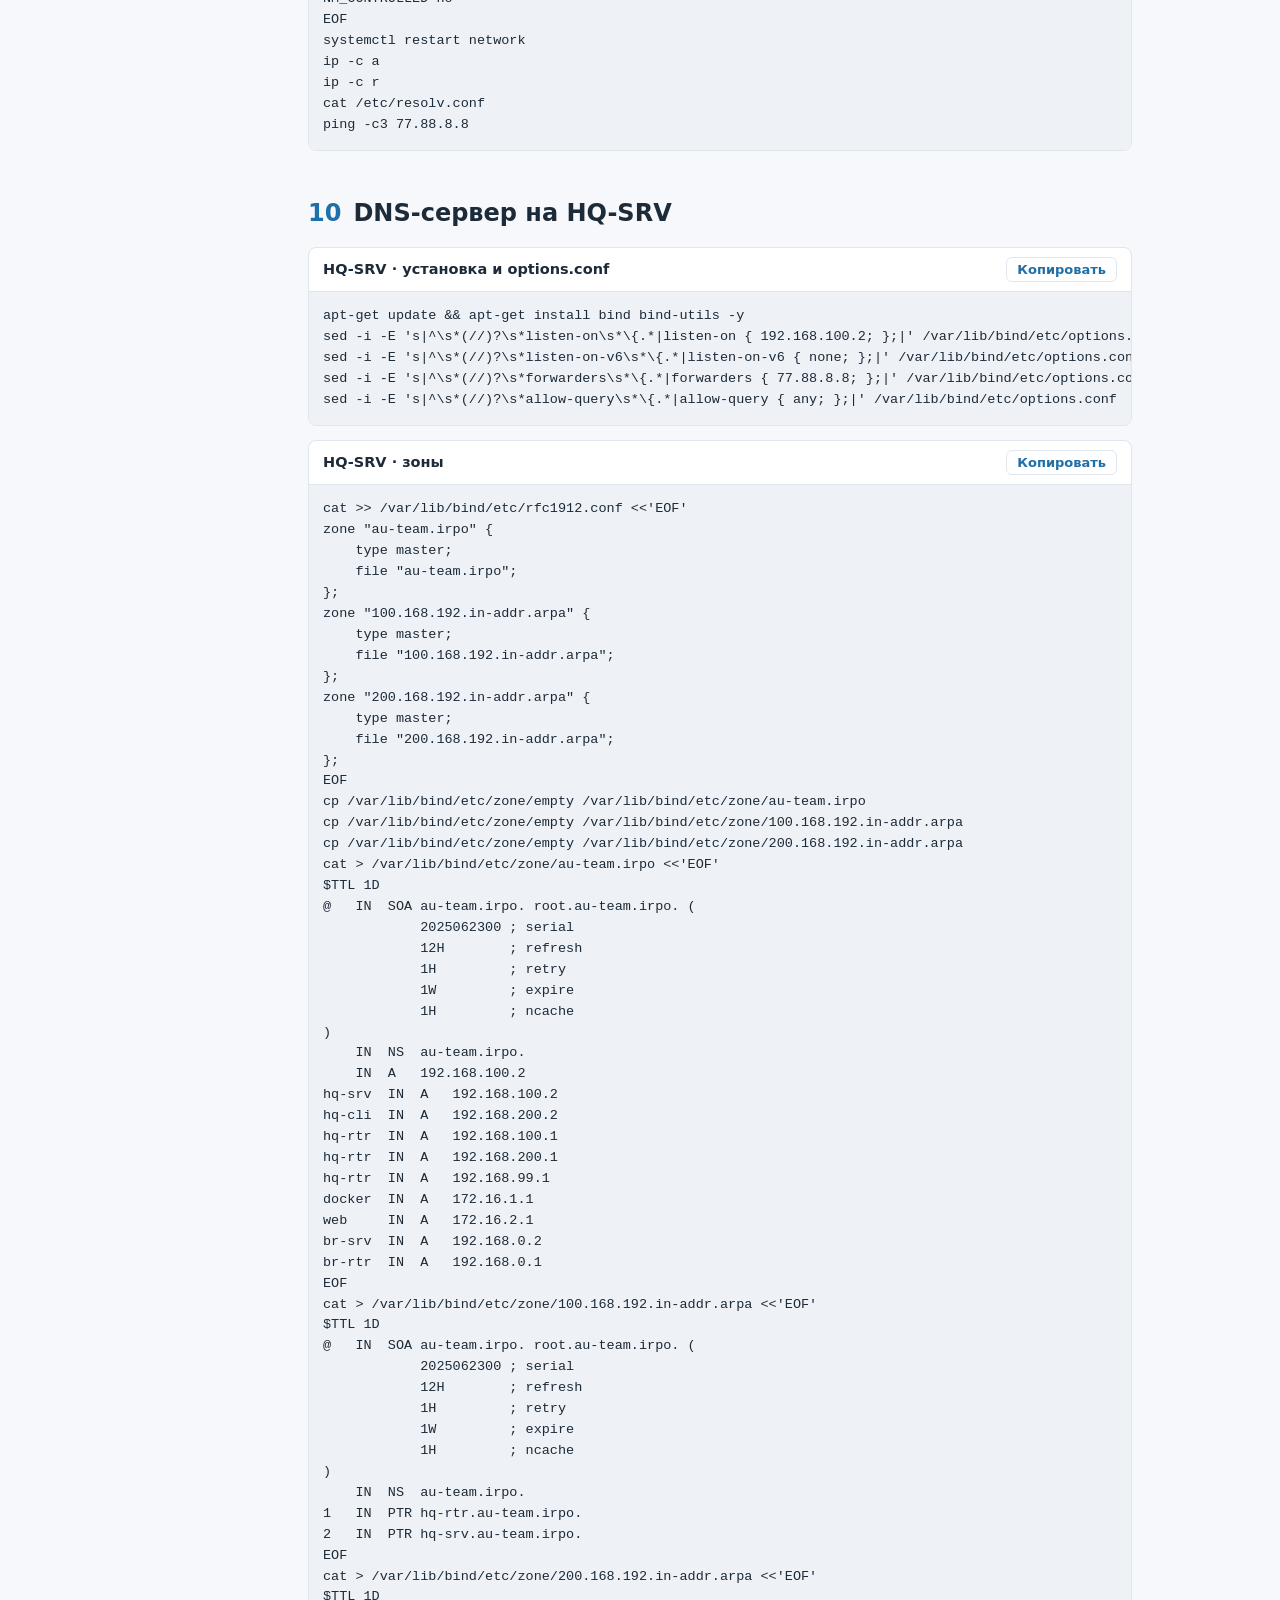
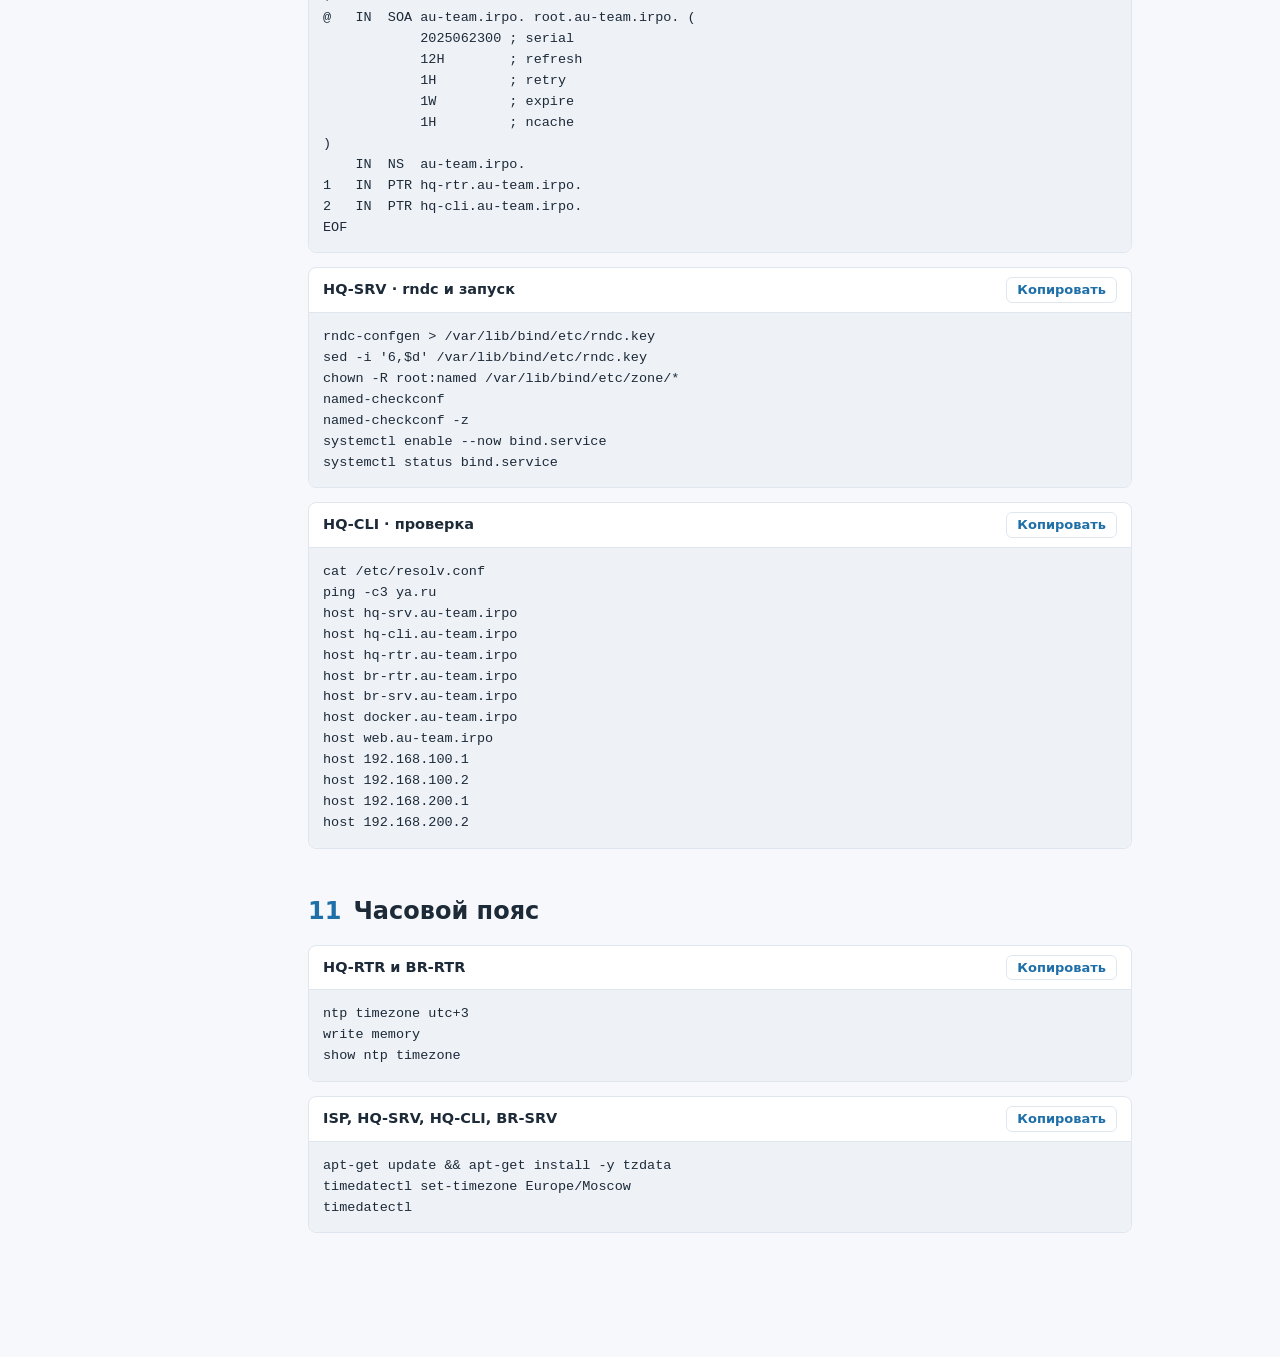
==== commit 524f69ad: "Add files via upload" ====
--- a/index.html
+++ b/index.html
@@ -1,31 +1,190 @@
-<!doctype html><html lang="ru"><head><meta charset="utf-8"><meta name="viewport" content="width=device-width,initial-scale=1"><title>nnp26 — lol</title><style>
-:root{--bg:#f6f8fb;--ink:#1d2a38;--mut:#6b7b8c;--acc:#1f6fa8;--line:#dfe6ee;--code:#eef2f7}
-*{box-sizing:border-box}body{margin:0;font:16px/1.5 "Segoe UI",system-ui,sans-serif;color:var(--ink);background:var(--bg);display:flex}
-nav{position:sticky;top:0;height:100vh;width:280px;flex:none;overflow:auto;padding:24px 16px;border-right:1px solid var(--line);background:#fff}
-nav h1{font-size:18px;margin:0 8px 16px}nav a{display:flex;gap:10px;padding:7px 8px;color:var(--ink);text-decoration:none;border-radius:6px;font-size:14.5px}
-nav a:hover,nav a:focus-visible{background:var(--code);outline:0}nav b{color:var(--acc);min-width:20px}
-main{flex:1;min-width:0;max-width:880px;padding:32px 28px 80px}section{margin-bottom:44px}
-h2{font-size:24px;margin:0 0 16px;display:flex;gap:12px;align-items:baseline}h2 span{color:var(--acc);font-weight:700}
-.blk{background:#fff;border:1px solid var(--line);border-radius:8px;margin-bottom:14px;overflow:hidden}
-h3{margin:0;padding:9px 14px;font-size:14.5px;font-weight:600;border-bottom:1px solid var(--line);display:flex;gap:10px;align-items:center}
-h3 em{font-style:normal;font-weight:400;font-size:12px;color:#8a6200;background:#fff3d6;padding:1px 8px;border-radius:10px}
-h3 button{margin-left:auto;font:inherit;font-size:13px;color:var(--acc);background:none;border:1px solid var(--line);border-radius:6px;padding:2px 10px;cursor:pointer}
-h3 button:hover,h3 button:focus-visible{background:var(--code)}
-pre{margin:0;padding:14px;background:var(--code);overflow-x:auto;font:13.5px/1.55 ui-monospace,Consolas,monospace}
-@media(max-width:760px){body{display:block}nav{position:static;height:auto;width:auto;display:flex;flex-wrap:wrap;gap:4px;border:0;border-bottom:1px solid var(--line)}nav h1{width:100%}main{padding:20px 14px}}
-</style></head><body><nav><h1>Че зыришь?</h1><a href="#t1"><b>1</b>Базовая настройка устройств</a><a href="#t2"><b>2</b>Доступ в Интернет на ISP</a><a href="#t3"><b>3</b>Локальные учётные записи</a><a href="#t4"><b>4</b>Настройка Коммутации HQ</a><a href="#t5"><b>5</b>Безопасный удалённый доступ (SSH)</a><a href="#t6"><b>6</b>GRE-туннель HQ ↔ BR</a><a href="#t7"><b>7</b>Динамическая маршрутизация (OSPF)</a><a href="#t8"><b>8</b>Динамическая трансляция адресов (NAT)</a><a href="#t9"><b>9</b>DHCP для сети HQ-CLI</a><a href="#t10"><b>10</b>DNS-сервер на HQ-SRV</a><a href="#t11"><b>11</b>Часовой пояс</a></nav><main><section id="t1"><h2><span>1</span>Базовая настройка устройств</h2><div class="blk"><h3>HQ-RTR<button>Копировать</button></h3><pre>enable
+<!doctype html>
+<html lang="ru">
+<head>
+  <meta charset="utf-8">
+  <meta name="viewport" content="width=device-width,initial-scale=1">
+  <title>nnp26 — lol</title>
+
+  <style>
+    /* ---------- Цвета ---------- */
+    :root {
+      --bg:   #f6f8fb;
+      --ink:  #1d2a38;
+      --mut:  #6b7b8c;
+      --acc:  #1f6fa8;
+      --line: #dfe6ee;
+      --code: #eef2f7;
+    }
+
+    /* ---------- Общее ---------- */
+    * { box-sizing: border-box; }
+    html { scroll-behavior: smooth; }
+    body {
+      margin: 0;
+      display: flex;
+      font: 16px/1.5 "Segoe UI", system-ui, sans-serif;
+      color: var(--ink);
+      background: var(--bg);
+    }
+
+    /* ---------- Боковое меню ---------- */
+    nav {
+      position: sticky; top: 0;
+      flex: none; width: 280px; height: 100vh;
+      overflow: auto;
+      padding: 24px 16px;
+      background: #fff;
+      border-right: 1px solid var(--line);
+    }
+    nav h1 { font-size: 18px; margin: 0 8px 16px; }
+    nav a {
+      display: flex; gap: 10px;
+      padding: 7px 8px;
+      border-radius: 6px;
+      color: var(--ink); text-decoration: none; font-size: 14.5px;
+    }
+    nav a:hover, nav a:focus-visible, nav a.cur { background: var(--code); outline: 0; }
+    nav a.cur { font-weight: 600; }
+    nav b { min-width: 20px; color: var(--acc); }
+
+    /* ---------- Контент ---------- */
+    main { flex: 1; min-width: 0; max-width: 880px; padding: 32px 28px 80px; }
+    section { margin-bottom: 44px; scroll-margin-top: 16px; }
+    h2 { display: flex; gap: 12px; align-items: baseline; margin: 0 0 16px; font-size: 24px; }
+    h2 span { color: var(--acc); font-weight: 700; }
+
+    /* ---------- Блок с командами ---------- */
+    .blk {
+      margin-bottom: 14px;
+      overflow: hidden;
+      background: #fff;
+      border: 1px solid var(--line);
+      border-radius: 8px;
+    }
+    h3 {
+      display: flex; gap: 10px; align-items: center;
+      margin: 0; padding: 9px 14px;
+      font-size: 14.5px; font-weight: 600;
+      border-bottom: 1px solid var(--line);
+    }
+    h3 em {
+      padding: 1px 8px;
+      font-style: normal; font-weight: 400; font-size: 12px;
+      color: #8a6200; background: #fff3d6; border-radius: 10px;
+    }
+    h3 button {
+      margin-left: auto;
+      padding: 2px 10px;
+      font: inherit; font-size: 13px;
+      color: var(--acc); background: none;
+      border: 1px solid var(--line); border-radius: 6px;
+      cursor: pointer;
+    }
+    h3 button:hover, h3 button:focus-visible { background: var(--code); }
+    pre {
+      margin: 0; padding: 14px;
+      overflow-x: auto;
+      background: var(--code);
+      font: 13.5px/1.55 ui-monospace, Consolas, monospace;
+    }
+
+    /* ---------- Телефон ---------- */
+    @media (max-width: 760px) {
+      body { display: block; }
+      nav {
+        position: static; width: auto; height: auto;
+        display: flex; flex-wrap: wrap; gap: 4px;
+        border: 0; border-bottom: 1px solid var(--line);
+      }
+      nav h1 { width: 100%; }
+      main { padding: 20px 14px; }
+    }
+  </style>
+</head>
+
+<body>
+
+  <!-- ===================== МЕНЮ =====================
+       Новый раздел: добавь сюда ссылку вида
+       <a href="#t12"><b>12</b>Название</a>
+       и ниже в <main> секцию с id="t12".
+       ================================================ -->
+  <nav>
+    <h1>Че зыришь?</h1>
+    <a href="#t1"><b>1</b>Базовая настройка устройств</a>
+    <a href="#t2"><b>2</b>Доступ в Интернет на ISP</a>
+    <a href="#t3"><b>3</b>Локальные учётные записи</a>
+    <a href="#t4"><b>4</b>Настройка Коммутации HQ</a>
+    <a href="#t5"><b>5</b>Безопасный удалённый доступ (SSH)</a>
+    <a href="#t6"><b>6</b>GRE-туннель HQ ↔ BR</a>
+    <a href="#t7"><b>7</b>Динамическая маршрутизация (OSPF)</a>
+    <a href="#t8"><b>8</b>Динамическая трансляция адресов (NAT)</a>
+    <a href="#t9"><b>9</b>DHCP для сети HQ-CLI</a>
+    <a href="#t10"><b>10</b>DNS-сервер на HQ-SRV</a>
+    <a href="#t11"><b>11</b>Часовой пояс</a>
+
+    <!-- Отдельные страницы -->
+    <a href="module1.html"><b>12</b>Модуль 1 — вопросы и ответы</a>
+  </nav>
+
+  <main>
+
+    <!-- ===== 1. Базовая настройка устройств ===== -->
+    <section id="t1">
+      <h2><span>1</span>Базовая настройка устройств</h2>
+
+      <!-- HQ-RTR -->
+      <div class="blk">
+        <h3>HQ-RTR<button type="button">Копировать</button></h3>
+<pre>enable
 configure terminal
 hostname hq-rtr
 ip domain-name au-team.irpo
 write memory
 show hostname
-show running-config | include domain-name</pre></div><div class="blk"><h3>BR-RTR<button>Копировать</button></h3><pre>enable
+show running-config | include domain-name</pre>
+      </div>
+
+      <!-- BR-RTR -->
+      <div class="blk">
+        <h3>BR-RTR<button type="button">Копировать</button></h3>
+<pre>enable
 configure terminal
 hostname br-rtr
 ip domain-name au-team.irpo
 write memory
 show hostname
-show running-config | include domain-name</pre></div><div class="blk"><h3>HQ-SRV<button>Копировать</button></h3><pre>hostnamectl set-hostname hq-srv.au-team.irpo; exec bash</pre></div><div class="blk"><h3>BR-SRV<em>по аналогии</em><button>Копировать</button></h3><pre>hostnamectl set-hostname br-srv.au-team.irpo; exec bash</pre></div><div class="blk"><h3>HQ-CLI<em>по аналогии</em><button>Копировать</button></h3><pre>hostnamectl set-hostname hq-cli.au-team.irpo; exec bash</pre></div><div class="blk"><h3>ISP<em>по аналогии</em><button>Копировать</button></h3><pre>hostnamectl set-hostname isp.au-team.irpo; exec bash</pre></div><div class="blk"><h3>HQ-RTR · адреса VLAN<em>по аналогии</em><button>Копировать</button></h3><pre>enable
+show running-config | include domain-name</pre>
+      </div>
+
+      <!-- HQ-SRV -->
+      <div class="blk">
+        <h3>HQ-SRV<button type="button">Копировать</button></h3>
+<pre>hostnamectl set-hostname hq-srv.au-team.irpo; exec bash</pre>
+      </div>
+
+      <!-- BR-SRV -->
+      <div class="blk">
+        <h3>BR-SRV<em>по аналогии</em><button type="button">Копировать</button></h3>
+<pre>hostnamectl set-hostname br-srv.au-team.irpo; exec bash</pre>
+      </div>
+
+      <!-- HQ-CLI -->
+      <div class="blk">
+        <h3>HQ-CLI<em>по аналогии</em><button type="button">Копировать</button></h3>
+<pre>hostnamectl set-hostname hq-cli.au-team.irpo; exec bash</pre>
+      </div>
+
+      <!-- ISP -->
+      <div class="blk">
+        <h3>ISP<em>по аналогии</em><button type="button">Копировать</button></h3>
+<pre>hostnamectl set-hostname isp.au-team.irpo; exec bash</pre>
+      </div>
+
+      <!-- HQ-RTR · адреса VLAN -->
+      <div class="blk">
+        <h3>HQ-RTR · адреса VLAN<em>по аналогии</em><button type="button">Копировать</button></h3>
+<pre>enable
 configure terminal
 interface vl100
 ip address 192.168.100.1/27
@@ -35,7 +194,13 @@
 exit
 interface vl999
 ip address 192.168.99.1/29
-exit</pre></div><div class="blk"><h3>HQ-RTR · service-instance<button>Копировать</button></h3><pre>show port brief
+exit</pre>
+      </div>
+
+      <!-- HQ-RTR · service-instance -->
+      <div class="blk">
+        <h3>HQ-RTR · service-instance<button type="button">Копировать</button></h3>
+<pre>show port brief
 port te1
 service-instance te1/vl100
 encapsulation dot1q 100 exact
@@ -54,7 +219,13 @@
 exit
 exit
 write memory
-show ip interface brief</pre></div><div class="blk"><h3>BR-RTR · адреса<em>по аналогии</em><button>Копировать</button></h3><pre>enable
+show ip interface brief</pre>
+      </div>
+
+      <!-- BR-RTR · адреса -->
+      <div class="blk">
+        <h3>BR-RTR · адреса<em>по аналогии</em><button type="button">Копировать</button></h3>
+<pre>enable
 configure terminal
 interface int1
 description "BR-Net"
@@ -67,28 +238,63 @@
 exit
 exit
 write memory
-show ip interface brief</pre></div><div class="blk"><h3>HQ-SRV · IPv4<button>Копировать</button></h3><pre>echo &quot;192.168.100.2/27&quot; &gt; /etc/net/ifaces/ens19/ipv4address
-echo &quot;default via 192.168.100.1&quot; &gt; /etc/net/ifaces/ens19/ipv4route
-echo &quot;nameserver 77.88.8.8&quot; &gt; /etc/net/ifaces/ens19/resolv.conf
+show ip interface brief</pre>
+      </div>
+
+      <!-- HQ-SRV · IPv4 -->
+      <div class="blk">
+        <h3>HQ-SRV · IPv4<button type="button">Копировать</button></h3>
+<pre>echo "192.168.100.2/27" &gt; /etc/net/ifaces/ens19/ipv4address
+echo "default via 192.168.100.1" &gt; /etc/net/ifaces/ens19/ipv4route
+echo "nameserver 77.88.8.8" &gt; /etc/net/ifaces/ens19/resolv.conf
 systemctl restart network
-cat /etc/net/ifaces/ens19/options</pre></div><div class="blk"><h3>BR-SRV · IPv4<em>по аналогии</em><button>Копировать</button></h3><pre>echo &quot;192.168.0.2/28&quot; &gt; /etc/net/ifaces/ens19/ipv4address
-echo &quot;default via 192.168.0.1&quot; &gt; /etc/net/ifaces/ens19/ipv4route
-echo &quot;nameserver 77.88.8.8&quot; &gt; /etc/net/ifaces/ens19/resolv.conf
-systemctl restart network</pre></div></section><section id="t2"><h2><span>2</span>Доступ в Интернет на ISP</h2><div class="blk"><h3>ISP · ens20 по DHCP<button>Копировать</button></h3><pre>ip -c a
-sed -i &#x27;s/^BOOTPROTO=.*/BOOTPROTO=dhcp/&#x27; /etc/net/ifaces/ens20/options
+cat /etc/net/ifaces/ens19/options</pre>
+      </div>
+
+      <!-- BR-SRV · IPv4 -->
+      <div class="blk">
+        <h3>BR-SRV · IPv4<em>по аналогии</em><button type="button">Копировать</button></h3>
+<pre>echo "192.168.0.2/28" &gt; /etc/net/ifaces/ens19/ipv4address
+echo "default via 192.168.0.1" &gt; /etc/net/ifaces/ens19/ipv4route
+echo "nameserver 77.88.8.8" &gt; /etc/net/ifaces/ens19/resolv.conf
+systemctl restart network</pre>
+      </div>
+    </section>
+
+    <!-- ===== 2. Доступ в Интернет на ISP ===== -->
+    <section id="t2">
+      <h2><span>2</span>Доступ в Интернет на ISP</h2>
+
+      <!-- ISP · ens20 по DHCP -->
+      <div class="blk">
+        <h3>ISP · ens20 по DHCP<button type="button">Копировать</button></h3>
+<pre>ip -c a
+sed -i 's/^BOOTPROTO=.*/BOOTPROTO=dhcp/' /etc/net/ifaces/ens20/options
 systemctl restart network
 ip -c a
 ip -c r
-ping -c3 77.88.8.8</pre></div><div class="blk"><h3>ISP · ens18, ens19<button>Копировать</button></h3><pre>mkdir /etc/net/ifaces/ens18
+ping -c3 77.88.8.8</pre>
+      </div>
+
+      <!-- ISP · ens18, ens19 -->
+      <div class="blk">
+        <h3>ISP · ens18, ens19<button type="button">Копировать</button></h3>
+<pre>mkdir /etc/net/ifaces/ens18
 mkdir /etc/net/ifaces/ens19
 ls /etc/net/ifaces
-echo &quot;TYPE=eth&quot; &gt; /etc/net/ifaces/ens18/options
-echo &quot;BOOTPROTO=static&quot; &gt;&gt; /etc/net/ifaces/ens18/options
+echo "TYPE=eth" &gt; /etc/net/ifaces/ens18/options
+echo "BOOTPROTO=static" &gt;&gt; /etc/net/ifaces/ens18/options
 cp /etc/net/ifaces/ens18/options /etc/net/ifaces/ens19/options
-echo &quot;172.16.1.1/28&quot; &gt; /etc/net/ifaces/ens18/ipv4address
-echo &quot;172.16.2.1/28&quot; &gt; /etc/net/ifaces/ens19/ipv4address
+echo "172.16.1.1/28" &gt; /etc/net/ifaces/ens18/ipv4address
+echo "172.16.2.1/28" &gt; /etc/net/ifaces/ens19/ipv4address
 systemctl restart network
-ip -c a</pre></div><div class="blk"><h3>ISP · forwarding и NAT<button>Копировать</button></h3><pre>sed -i &#x27;s/^net.ipv4.ip_forward.*/net.ipv4.ip_forward = 1/&#x27; /etc/net/sysctl.conf
+ip -c a</pre>
+      </div>
+
+      <!-- ISP · forwarding и NAT -->
+      <div class="blk">
+        <h3>ISP · forwarding и NAT<button type="button">Копировать</button></h3>
+<pre>sed -i 's/^net.ipv4.ip_forward.*/net.ipv4.ip_forward = 1/' /etc/net/sysctl.conf
 systemctl restart network
 sysctl -a | grep ip_forward
 apt-get update &amp;&amp; apt-get install -y iptables
@@ -96,10 +302,16 @@
 iptables -t nat -A POSTROUTING -s 172.16.2.0/28 -o ens20 -j MASQUERADE
 iptables-save &gt;&gt; /etc/sysconfig/iptables
 systemctl enable --now iptables
-iptables -t nat -L -n -v</pre></div><div class="blk"><h3>HQ-RTR<button>Копировать</button></h3><pre>enable
+iptables -t nat -L -n -v</pre>
+      </div>
+
+      <!-- HQ-RTR -->
+      <div class="blk">
+        <h3>HQ-RTR<button type="button">Копировать</button></h3>
+<pre>enable
 conf t
 interface isp
-description &quot;ISP&quot;
+description "ISP"
 ip address 172.16.1.2/28
 exit
 ip route 0.0.0.0/0 172.16.1.1
@@ -114,10 +326,16 @@
 show ip interface brief
 show ip route static
 ping 172.16.1.1
-ping 77.88.8.8</pre></div><div class="blk"><h3>BR-RTR<button>Копировать</button></h3><pre>enable
+ping 77.88.8.8</pre>
+      </div>
+
+      <!-- BR-RTR -->
+      <div class="blk">
+        <h3>BR-RTR<button type="button">Копировать</button></h3>
+<pre>enable
 conf t
 interface isp
-description &quot;ISP&quot;
+description "ISP"
 ip address 172.16.2.2/28
 exit
 ip route 0.0.0.0/0 172.16.2.1
@@ -131,17 +349,34 @@
 show ip interface brief
 show ip route
 ping 172.16.2.1
-ping 77.88.8.8</pre></div></section><section id="t3"><h2><span>3</span>Локальные учётные записи</h2><div class="blk"><h3>HQ-SRV и BR-SRV<button>Копировать</button></h3><pre>useradd sshuser -u 2026
+ping 77.88.8.8</pre>
+      </div>
+    </section>
+
+    <!-- ===== 3. Локальные учётные записи ===== -->
+    <section id="t3">
+      <h2><span>3</span>Локальные учётные записи</h2>
+
+      <!-- HQ-SRV и BR-SRV -->
+      <div class="blk">
+        <h3>HQ-SRV и BR-SRV<button type="button">Копировать</button></h3>
+<pre>useradd sshuser -u 2026
 id sshuser
 id -u sshuser
 passwd sshuser
 # пароль: P@ssw0rd
 usermod -aG wheel sshuser
-echo &quot;sshuser ALL=(ALL:ALL) NOPASSWD: ALL&quot; &gt;&gt; /etc/sudoers
+echo "sshuser ALL=(ALL:ALL) NOPASSWD: ALL" &gt;&gt; /etc/sudoers
 # проверка под sshuser
 id
 sudo -i
-whoami</pre></div><div class="blk"><h3>HQ-RTR и BR-RTR<button>Копировать</button></h3><pre>enable
+whoami</pre>
+      </div>
+
+      <!-- HQ-RTR и BR-RTR -->
+      <div class="blk">
+        <h3>HQ-RTR и BR-RTR<button type="button">Копировать</button></h3>
+<pre>enable
 configure terminal
 username net_admin
 password P@ssw0rd
@@ -149,40 +384,96 @@
 exit
 write memory
 
-show users localdb</pre></div></section><section id="t4"><h2><span>4</span>Настройка Коммутации HQ</h2><div class="blk"><h3>HQ-SW · проверка и настройка trunk ens18<button>Копировать</button></h3><pre>ovs-vsctl show
-ovs-vsctl add-port bri ens18 trunks=100,200,999</pre></div><div class="blk"><h3>HQ-SRV · проверка связи с HQ-RTR<button>Копировать</button></h3><pre>ping 192.168.100.1</pre></div></section><section id="t5"><h2><span>5</span>Безопасный удалённый доступ (SSH)</h2><div class="blk"><h3>HQ-SRV и BR-SRV<button>Копировать</button></h3><pre>sed -i -E &#x27;/^\s*#?\s*(Port|AllowUsers|MaxAuthTries|Banner)\s/d&#x27; /etc/openssh/sshd_config
-cat &gt;&gt; /etc/openssh/sshd_config &lt;&lt;&#x27;EOF&#x27;
+show users localdb</pre>
+      </div>
+    </section>
+
+    <!-- ===== 4. Настройка Коммутации HQ ===== -->
+    <section id="t4">
+      <h2><span>4</span>Настройка Коммутации HQ</h2>
+
+      <!-- HQ-SW · проверка и настройка trunk ens18 -->
+      <div class="blk">
+        <h3>HQ-SW · проверка и настройка trunk ens18<button type="button">Копировать</button></h3>
+<pre>ovs-vsctl show
+ovs-vsctl add-port bri ens18 trunks=100,200,999</pre>
+      </div>
+
+      <!-- HQ-SRV · проверка связи с HQ-RTR -->
+      <div class="blk">
+        <h3>HQ-SRV · проверка связи с HQ-RTR<button type="button">Копировать</button></h3>
+<pre>ping 192.168.100.1</pre>
+      </div>
+    </section>
+
+    <!-- ===== 5. Безопасный удалённый доступ (SSH) ===== -->
+    <section id="t5">
+      <h2><span>5</span>Безопасный удалённый доступ (SSH)</h2>
+
+      <!-- HQ-SRV и BR-SRV -->
+      <div class="blk">
+        <h3>HQ-SRV и BR-SRV<button type="button">Копировать</button></h3>
+<pre>sed -i -E '/^\s*#?\s*(Port|AllowUsers|MaxAuthTries|Banner)\s/d' /etc/openssh/sshd_config
+cat &gt;&gt; /etc/openssh/sshd_config &lt;&lt;'EOF'
 Port 2026
 AllowUsers sshuser
 MaxAuthTries 2
 Banner /etc/openssh/banner
 EOF
-echo &quot;Authorized access only&quot; &gt; /etc/openssh/banner
+echo "Authorized access only" &gt; /etc/openssh/banner
 systemctl restart sshd
 # проверка
 ssh sshuser@localhost
 ssh -p 2026 sshuser@localhost
-ssh -p 2026 user@localhost</pre></div></section><section id="t6"><h2><span>6</span>GRE-туннель HQ ↔ BR</h2><div class="blk"><h3>HQ-RTR<button>Копировать</button></h3><pre>enable
+ssh -p 2026 user@localhost</pre>
+      </div>
+    </section>
+
+    <!-- ===== 6. GRE-туннель HQ ↔ BR ===== -->
+    <section id="t6">
+      <h2><span>6</span>GRE-туннель HQ ↔ BR</h2>
+
+      <!-- HQ-RTR -->
+      <div class="blk">
+        <h3>HQ-RTR<button type="button">Копировать</button></h3>
+<pre>enable
 configure terminal
 interface tunnel.0
-description &quot;GRE&quot;
+description "GRE"
 ip address 10.10.10.1/30
 ip tunnel 172.16.1.2 172.16.2.2 mode gre
 exit
 write memory
 show interface tunnel.0
 show ip interface brief
-ping 10.10.10.2</pre></div><div class="blk"><h3>BR-RTR<button>Копировать</button></h3><pre>enable
+ping 10.10.10.2</pre>
+      </div>
+
+      <!-- BR-RTR -->
+      <div class="blk">
+        <h3>BR-RTR<button type="button">Копировать</button></h3>
+<pre>enable
 configure terminal
 interface tunnel.0
-description &quot;GRE&quot;
+description "GRE"
 ip address 10.10.10.2/30
 ip tunnel 172.16.2.2 172.16.1.2 mode gre
 exit
 write memory
 show interface tunnel.0
 show ip interface brief
-ping 10.10.10.1</pre></div></section><section id="t7"><h2><span>7</span>Динамическая маршрутизация (OSPF)</h2><div class="blk"><h3>HQ-RTR<button>Копировать</button></h3><pre>enable
+ping 10.10.10.1</pre>
+      </div>
+    </section>
+
+    <!-- ===== 7. Динамическая маршрутизация (OSPF) ===== -->
+    <section id="t7">
+      <h2><span>7</span>Динамическая маршрутизация (OSPF)</h2>
+
+      <!-- HQ-RTR -->
+      <div class="blk">
+        <h3>HQ-RTR<button type="button">Копировать</button></h3>
+<pre>enable
 configure terminal
 router ospf 1
 ospf router-id 10.10.10.1
@@ -201,7 +492,13 @@
 show ip ospf interface tunnel.0
 show ip ospf interface
 show ip ospf neighbor
-show ip route</pre></div><div class="blk"><h3>BR-RTR<button>Копировать</button></h3><pre>enable
+show ip route</pre>
+      </div>
+
+      <!-- BR-RTR -->
+      <div class="blk">
+        <h3>BR-RTR<button type="button">Копировать</button></h3>
+<pre>enable
 configure terminal
 router ospf 1
 ospf router-id 10.10.10.2
@@ -218,7 +515,30 @@
 show ip ospf interface tunnel.0
 show ip ospf interface
 show ip ospf neighbor
-show ip route</pre></div><div class="blk"><h3>HQ-SRV<button>Копировать</button></h3><pre>ping -c3 192.168.0.2</pre></div><div class="blk"><h3>BR-SRV<button>Копировать</button></h3><pre>ping -c3 192.168.100.2</pre></div></section><section id="t8"><h2><span>8</span>Динамическая трансляция адресов (NAT)</h2><div class="blk"><h3>HQ-RTR<button>Копировать</button></h3><pre>enable
+show ip route</pre>
+      </div>
+
+      <!-- HQ-SRV -->
+      <div class="blk">
+        <h3>HQ-SRV<button type="button">Копировать</button></h3>
+<pre>ping -c3 192.168.0.2</pre>
+      </div>
+
+      <!-- BR-SRV -->
+      <div class="blk">
+        <h3>BR-SRV<button type="button">Копировать</button></h3>
+<pre>ping -c3 192.168.100.2</pre>
+      </div>
+    </section>
+
+    <!-- ===== 8. Динамическая трансляция адресов (NAT) ===== -->
+    <section id="t8">
+      <h2><span>8</span>Динамическая трансляция адресов (NAT)</h2>
+
+      <!-- HQ-RTR -->
+      <div class="blk">
+        <h3>HQ-RTR<button type="button">Копировать</button></h3>
+<pre>enable
 configure terminal
 interface isp
 ip nat outside
@@ -239,7 +559,13 @@
 ip nat source dynamic inside-to-outside pool VLAN200 overload interface isp
 ip nat source dynamic inside-to-outside pool VLAN999 overload interface isp
 write memory
-show ip nat translations</pre></div><div class="blk"><h3>BR-RTR<button>Копировать</button></h3><pre>enable
+show ip nat translations</pre>
+      </div>
+
+      <!-- BR-RTR -->
+      <div class="blk">
+        <h3>BR-RTR<button type="button">Копировать</button></h3>
+<pre>enable
 configure terminal
 interface isp
 ip nat outside
@@ -251,7 +577,24 @@
 ip nat source dynamic inside-to-outside pool BR-Net overload interface isp
 exit
 write memory
-show ip nat translations</pre></div><div class="blk"><h3>HQ-SRV и BR-SRV<button>Копировать</button></h3><pre>ping -c3 77.88.8.8</pre></div></section><section id="t9"><h2><span>9</span>DHCP для сети HQ-CLI</h2><div class="blk"><h3>HQ-RTR<button>Копировать</button></h3><pre>enable
+show ip nat translations</pre>
+      </div>
+
+      <!-- HQ-SRV и BR-SRV -->
+      <div class="blk">
+        <h3>HQ-SRV и BR-SRV<button type="button">Копировать</button></h3>
+<pre>ping -c3 77.88.8.8</pre>
+      </div>
+    </section>
+
+    <!-- ===== 9. DHCP для сети HQ-CLI ===== -->
+    <section id="t9">
+      <h2><span>9</span>DHCP для сети HQ-CLI</h2>
+
+      <!-- HQ-RTR -->
+      <div class="blk">
+        <h3>HQ-RTR<button type="button">Копировать</button></h3>
+<pre>enable
 configure terminal
 ip pool VLAN200 192.168.200.2-192.168.200.254
 dhcp-server 1
@@ -266,8 +609,14 @@
 dhcp-server 1
 exit
 write memory
-show dhcp-server clients vl200</pre></div><div class="blk"><h3>HQ-CLI<em>по аналогии</em><button>Копировать</button></h3><pre>mkdir -p /etc/net/ifaces/ens19
-cat &gt; /etc/net/ifaces/ens19/options &lt;&lt;&#x27;EOF&#x27;
+show dhcp-server clients vl200</pre>
+      </div>
+
+      <!-- HQ-CLI -->
+      <div class="blk">
+        <h3>HQ-CLI<em>по аналогии</em><button type="button">Копировать</button></h3>
+<pre>mkdir -p /etc/net/ifaces/ens19
+cat &gt; /etc/net/ifaces/ens19/options &lt;&lt;'EOF'
 TYPE=eth
 BOOTPROTO=dhcp
 DISABLED=no
@@ -277,28 +626,45 @@
 ip -c a
 ip -c r
 cat /etc/resolv.conf
-ping -c3 77.88.8.8</pre></div></section><section id="t10"><h2><span>10</span>DNS-сервер на HQ-SRV</h2><div class="blk"><h3>HQ-SRV · установка и options.conf<button>Копировать</button></h3><pre>apt-get update &amp;&amp; apt-get install bind bind-utils -y
-sed -i -E &#x27;s|^\s*(//)?\s*listen-on\s*\{.*|listen-on { 192.168.100.2; };|&#x27; /var/lib/bind/etc/options.conf
-sed -i -E &#x27;s|^\s*(//)?\s*listen-on-v6\s*\{.*|listen-on-v6 { none; };|&#x27; /var/lib/bind/etc/options.conf
-sed -i -E &#x27;s|^\s*(//)?\s*forwarders\s*\{.*|forwarders { 77.88.8.8; };|&#x27; /var/lib/bind/etc/options.conf
-sed -i -E &#x27;s|^\s*(//)?\s*allow-query\s*\{.*|allow-query { any; };|&#x27; /var/lib/bind/etc/options.conf</pre></div><div class="blk"><h3>HQ-SRV · зоны<button>Копировать</button></h3><pre>cat &gt;&gt; /var/lib/bind/etc/rfc1912.conf &lt;&lt;&#x27;EOF&#x27;
-zone &quot;au-team.irpo&quot; {
+ping -c3 77.88.8.8</pre>
+      </div>
+    </section>
+
+    <!-- ===== 10. DNS-сервер на HQ-SRV ===== -->
+    <section id="t10">
+      <h2><span>10</span>DNS-сервер на HQ-SRV</h2>
+
+      <!-- HQ-SRV · установка и options.conf -->
+      <div class="blk">
+        <h3>HQ-SRV · установка и options.conf<button type="button">Копировать</button></h3>
+<pre>apt-get update &amp;&amp; apt-get install bind bind-utils -y
+sed -i -E 's|^\s*(//)?\s*listen-on\s*\{.*|listen-on { 192.168.100.2; };|' /var/lib/bind/etc/options.conf
+sed -i -E 's|^\s*(//)?\s*listen-on-v6\s*\{.*|listen-on-v6 { none; };|' /var/lib/bind/etc/options.conf
+sed -i -E 's|^\s*(//)?\s*forwarders\s*\{.*|forwarders { 77.88.8.8; };|' /var/lib/bind/etc/options.conf
+sed -i -E 's|^\s*(//)?\s*allow-query\s*\{.*|allow-query { any; };|' /var/lib/bind/etc/options.conf</pre>
+      </div>
+
+      <!-- HQ-SRV · зоны -->
+      <div class="blk">
+        <h3>HQ-SRV · зоны<button type="button">Копировать</button></h3>
+<pre>cat &gt;&gt; /var/lib/bind/etc/rfc1912.conf &lt;&lt;'EOF'
+zone "au-team.irpo" {
     type master;
-    file &quot;au-team.irpo&quot;;
+    file "au-team.irpo";
 };
-zone &quot;100.168.192.in-addr.arpa&quot; {
+zone "100.168.192.in-addr.arpa" {
     type master;
-    file &quot;100.168.192.in-addr.arpa&quot;;
+    file "100.168.192.in-addr.arpa";
 };
-zone &quot;200.168.192.in-addr.arpa&quot; {
+zone "200.168.192.in-addr.arpa" {
     type master;
-    file &quot;200.168.192.in-addr.arpa&quot;;
+    file "200.168.192.in-addr.arpa";
 };
 EOF
 cp /var/lib/bind/etc/zone/empty /var/lib/bind/etc/zone/au-team.irpo
 cp /var/lib/bind/etc/zone/empty /var/lib/bind/etc/zone/100.168.192.in-addr.arpa
 cp /var/lib/bind/etc/zone/empty /var/lib/bind/etc/zone/200.168.192.in-addr.arpa
-cat &gt; /var/lib/bind/etc/zone/au-team.irpo &lt;&lt;&#x27;EOF&#x27;
+cat &gt; /var/lib/bind/etc/zone/au-team.irpo &lt;&lt;'EOF'
 $TTL 1D
 @   IN  SOA au-team.irpo. root.au-team.irpo. (
             2025062300 ; serial
@@ -319,7 +685,7 @@
 br-srv  IN  A   192.168.0.2
 br-rtr  IN  A   192.168.0.1
 EOF
-cat &gt; /var/lib/bind/etc/zone/100.168.192.in-addr.arpa &lt;&lt;&#x27;EOF&#x27;
+cat &gt; /var/lib/bind/etc/zone/100.168.192.in-addr.arpa &lt;&lt;'EOF'
 $TTL 1D
 @   IN  SOA au-team.irpo. root.au-team.irpo. (
             2025062300 ; serial
@@ -332,7 +698,7 @@
 1   IN  PTR hq-rtr.au-team.irpo.
 2   IN  PTR hq-srv.au-team.irpo.
 EOF
-cat &gt; /var/lib/bind/etc/zone/200.168.192.in-addr.arpa &lt;&lt;&#x27;EOF&#x27;
+cat &gt; /var/lib/bind/etc/zone/200.168.192.in-addr.arpa &lt;&lt;'EOF'
 $TTL 1D
 @   IN  SOA au-team.irpo. root.au-team.irpo. (
             2025062300 ; serial
@@ -344,13 +710,25 @@
     IN  NS  au-team.irpo.
 1   IN  PTR hq-rtr.au-team.irpo.
 2   IN  PTR hq-cli.au-team.irpo.
-EOF</pre></div><div class="blk"><h3>HQ-SRV · rndc и запуск<button>Копировать</button></h3><pre>rndc-confgen &gt; /var/lib/bind/etc/rndc.key
-sed -i &#x27;6,$d&#x27; /var/lib/bind/etc/rndc.key
+EOF</pre>
+      </div>
+
+      <!-- HQ-SRV · rndc и запуск -->
+      <div class="blk">
+        <h3>HQ-SRV · rndc и запуск<button type="button">Копировать</button></h3>
+<pre>rndc-confgen &gt; /var/lib/bind/etc/rndc.key
+sed -i '6,$d' /var/lib/bind/etc/rndc.key
 chown -R root:named /var/lib/bind/etc/zone/*
 named-checkconf
 named-checkconf -z
 systemctl enable --now bind.service
-systemctl status bind.service</pre></div><div class="blk"><h3>HQ-CLI · проверка<button>Копировать</button></h3><pre>cat /etc/resolv.conf
+systemctl status bind.service</pre>
+      </div>
+
+      <!-- HQ-CLI · проверка -->
+      <div class="blk">
+        <h3>HQ-CLI · проверка<button type="button">Копировать</button></h3>
+<pre>cat /etc/resolv.conf
 ping -c3 ya.ru
 host hq-srv.au-team.irpo
 host hq-cli.au-team.irpo
@@ -362,9 +740,68 @@
 host 192.168.100.1
 host 192.168.100.2
 host 192.168.200.1
-host 192.168.200.2</pre></div></section><section id="t11"><h2><span>11</span>Часовой пояс</h2><div class="blk"><h3>HQ-RTR и BR-RTR<button>Копировать</button></h3><pre>ntp timezone utc+3
-write memory
-show ntp timezone</pre></div><div class="blk"><h3>ISP, HQ-SRV, HQ-CLI, BR-SRV<button>Копировать</button></h3><pre>apt-get update &amp;&amp; apt-get install -y tzdata
+host 192.168.200.2</pre>
+      </div>
+    </section>
+
+    <!-- ===== 11. Часовой пояс ===== -->
+    <section id="t11">
+      <h2><span>11</span>Часовой пояс</h2>
+
+      <!-- HQ-RTR и BR-RTR -->
+      <div class="blk">
+        <h3>HQ-RTR и BR-RTR<button type="button">Копировать</button></h3>
+<pre>ntp timezone utc+3
+write memory
+show ntp timezone</pre>
+      </div>
+
+      <!-- ISP, HQ-SRV, HQ-CLI, BR-SRV -->
+      <div class="blk">
+        <h3>ISP, HQ-SRV, HQ-CLI, BR-SRV<button type="button">Копировать</button></h3>
+<pre>apt-get update &amp;&amp; apt-get install -y tzdata
 timedatectl set-timezone Europe/Moscow
-timedatectl</pre></div></section></main>
-<script>document.querySelectorAll('h3 button').forEach(b=>b.onclick=()=>{navigator.clipboard.writeText(b.closest('.blk').querySelector('pre').textContent);b.textContent='Скопировано';setTimeout(()=>b.textContent='Копировать',1500)})</script></body></html>
+timedatectl</pre>
+      </div>
+    </section>
+
+  </main>
+
+  <script>
+    // Копирование кода из блока
+    function copyText(text, btn) {
+      const done = () => {
+        btn.textContent = 'Скопировано';
+        setTimeout(() => (btn.textContent = 'Копировать'), 1500);
+      };
+      const fallback = () => {
+        const t = document.createElement('textarea');
+        t.value = text;
+        t.style.cssText = 'position:fixed;opacity:0';
+        document.body.appendChild(t);
+        t.select();
+        try { document.execCommand('copy'); done(); } catch (e) { btn.textContent = 'Ошибка'; }
+        t.remove();
+      };
+      if (navigator.clipboard) navigator.clipboard.writeText(text).then(done, fallback);
+      else fallback();
+    }
+
+    document.querySelectorAll('h3 button').forEach(btn => {
+      btn.addEventListener('click', () =>
+        copyText(btn.closest('.blk').querySelector('pre').textContent, btn));
+    });
+
+    // Подсветка текущего раздела в меню при прокрутке
+    const links = [...document.querySelectorAll('nav a[href^="#"]')];
+    const spy = new IntersectionObserver(entries => {
+      entries.forEach(e => {
+        if (!e.isIntersecting) return;
+        links.forEach(a => a.classList.toggle('cur', a.getAttribute('href') === '#' + e.target.id));
+      });
+    }, { rootMargin: '-20% 0px -70% 0px' });
+    document.querySelectorAll('main section').forEach(s => spy.observe(s));
+  </script>
+
+</body>
+</html>
